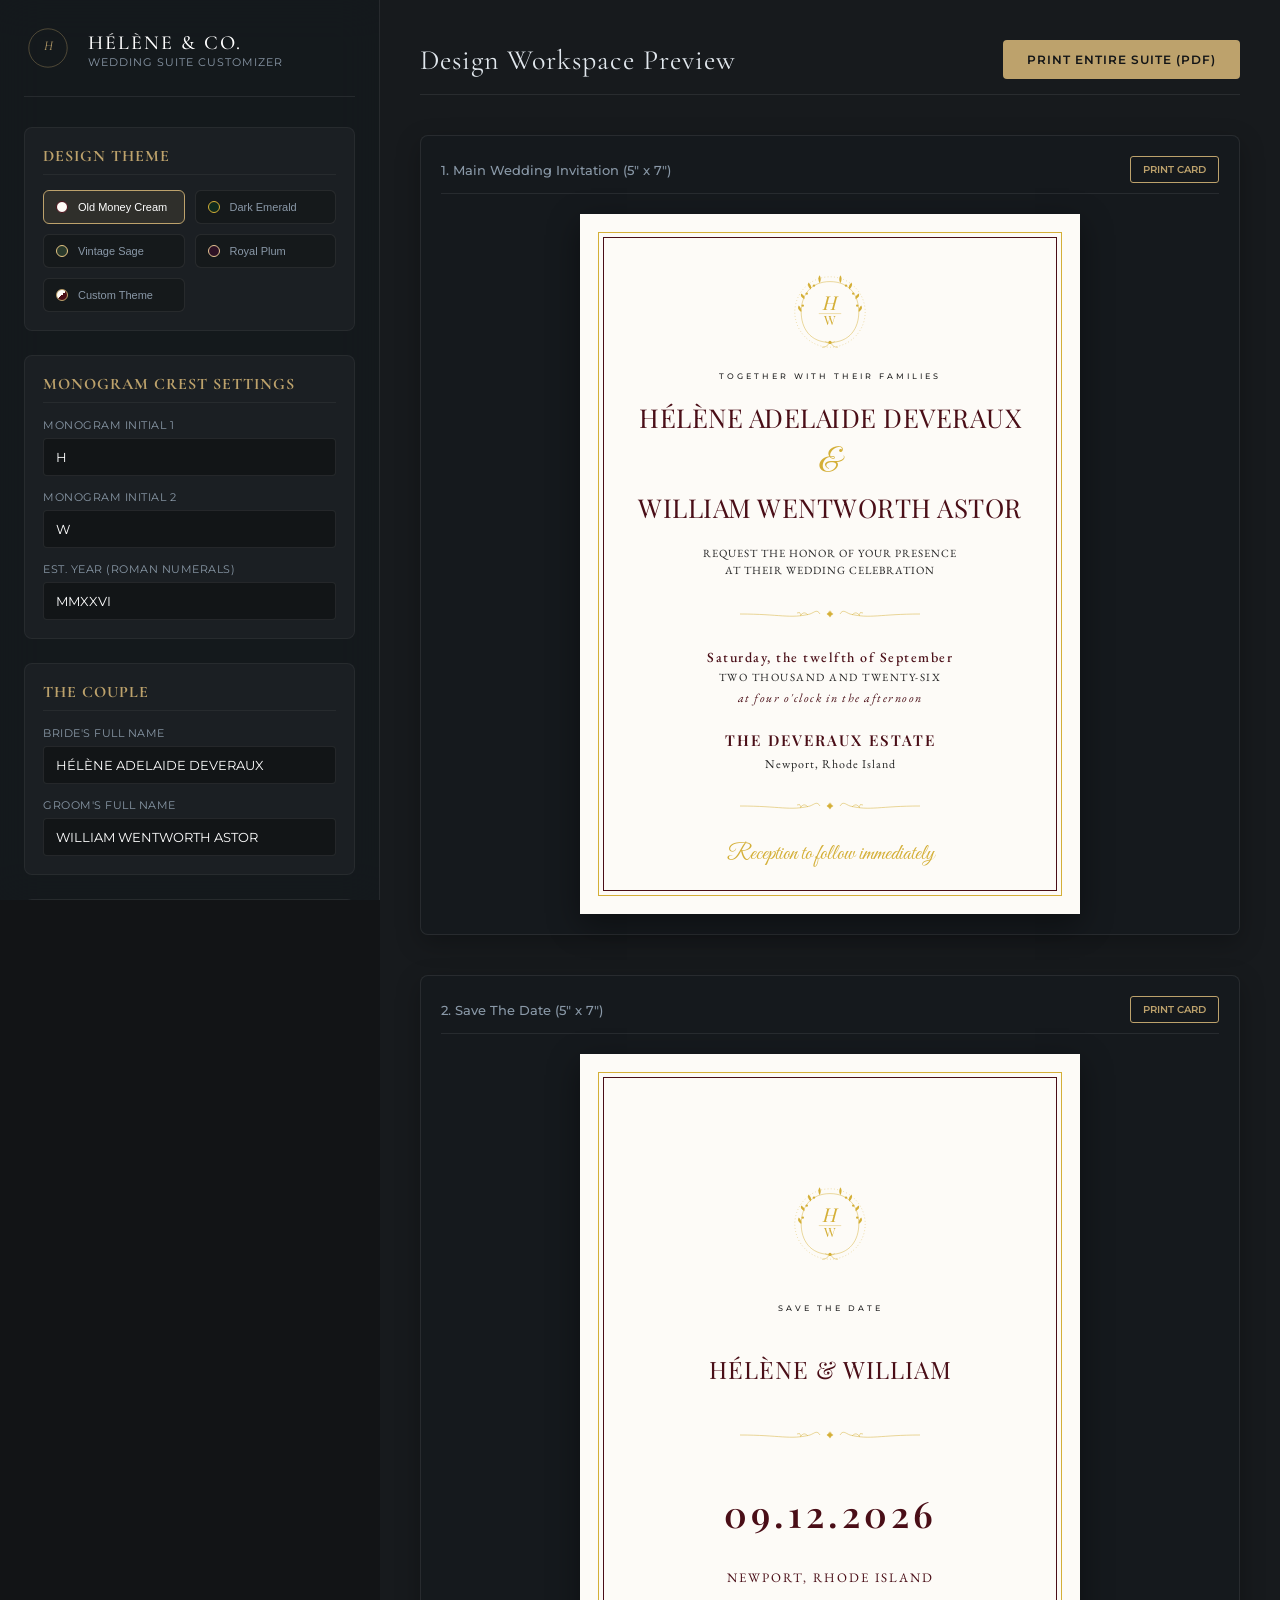
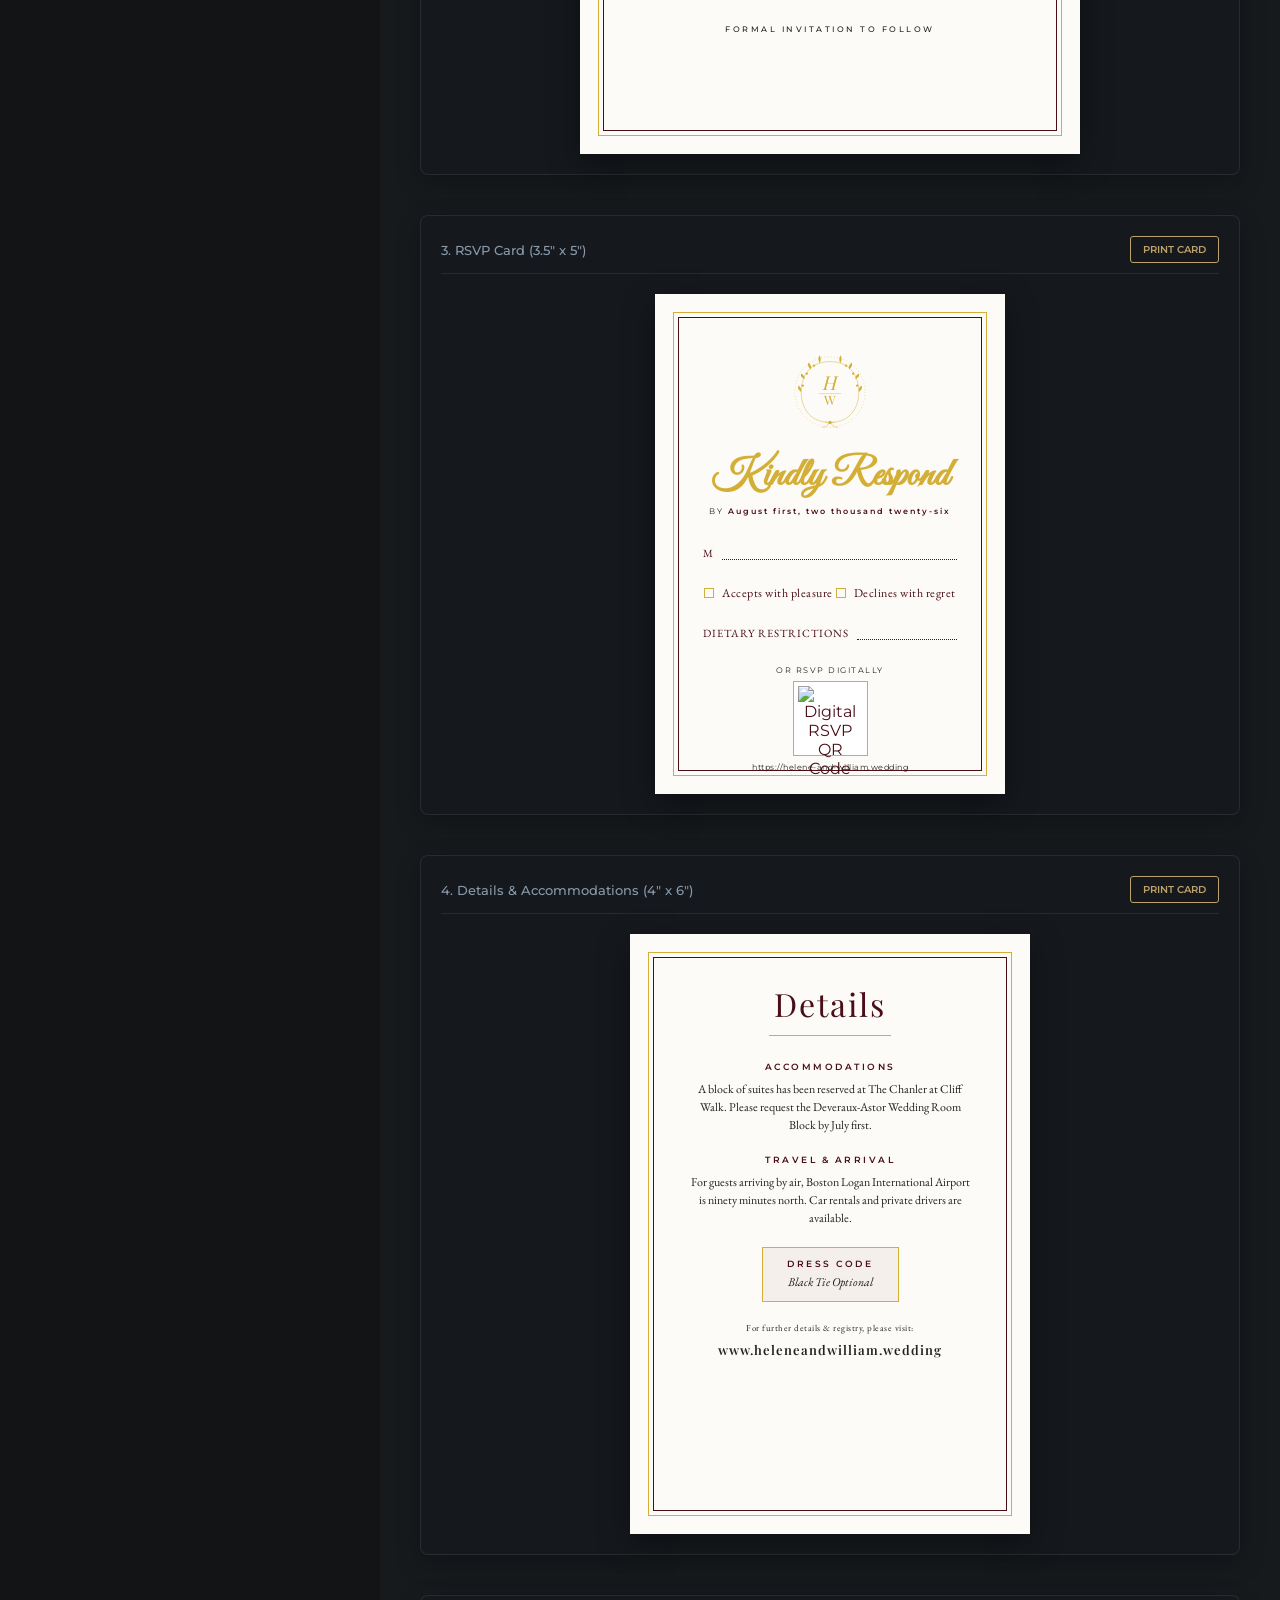
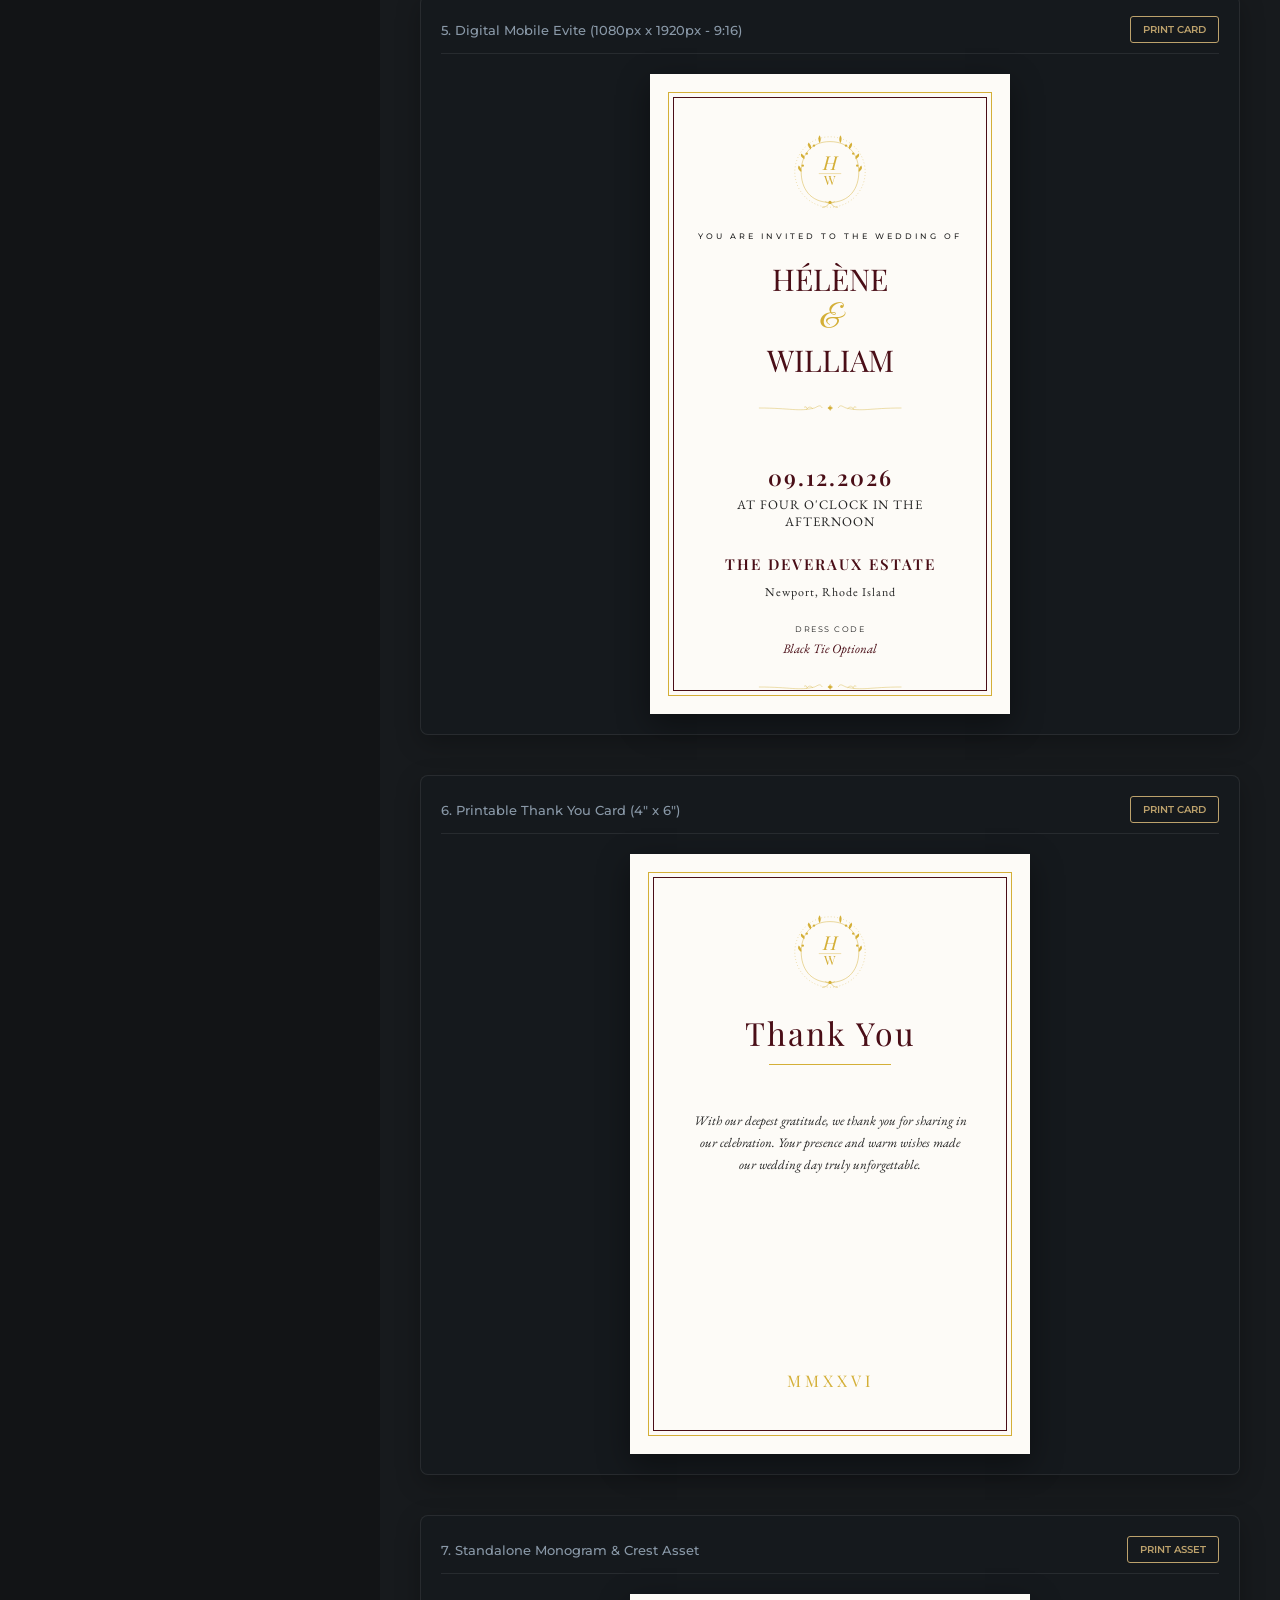
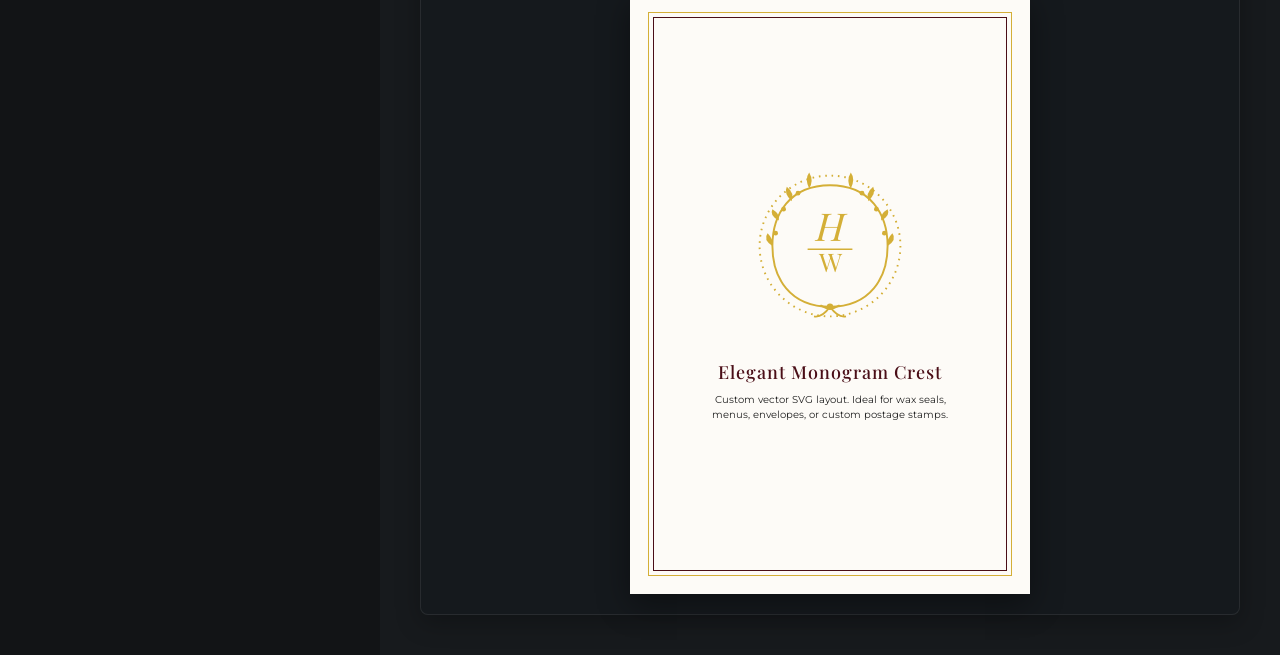
==== index.html @ a78e2eaf "design: add hand-drawn floral laurel wreath to crest and floral divider flourishes to cards" ====
<!DOCTYPE html>
<html lang="en">
<head>
  <meta charset="UTF-8">
  <meta name="viewport" content="width=device-width, initial-scale=1.0">
  <title>Etsy Seller Stationer - Luxury Wedding Suite Customizer</title>
  <!-- Google Fonts for Luxury Editorial Old Money Vibes -->
  <link rel="preconnect" href="https://fonts.googleapis.com">
  <link rel="preconnect" href="https://fonts.gstatic.com" crossorigin>
  <link href="https://fonts.googleapis.com/css2?family=Cormorant+Garamond:ital,wght@0,300;0,400;0,500;0,600;1,300;1,400;1,500&family=EB+Garamond:ital,wght@0,400;0,500;1,400&family=Montserrat:wght@200;300;400;500&family=Playfair+Display:ital,wght@0,400;0,600;0,700;1,400&family=Great+Vibes&display=swap" rel="stylesheet">
  <link rel="stylesheet" href="style.css?v=6">
</head>
<body class="customizer-app">

  <!-- Main App Container -->
  <div class="app-container">
    
    <!-- Sidebar Control Panel -->
    <aside class="sidebar-panel">
      <div class="sidebar-header">
        <div class="brand-crest">
          <svg viewBox="0 0 100 100" class="brand-crest-mini">
            <circle cx="50" cy="50" r="40" stroke="currentColor" stroke-width="0.75" fill="none"/>
            <text x="50" y="55" font-family="'Cormorant Garamond', serif" font-size="28" font-style="italic" text-anchor="middle" fill="currentColor">H</text>
          </svg>
        </div>
        <div>
          <h1>HÉLÈNE & CO.</h1>
          <p class="subtitle">Wedding Suite Customizer</p>
        </div>
      </div>

      <!-- Controls Form -->
      <form id="customizer-form" class="customizer-form">
        
        <!-- Section: Themes & Global Settings -->
        <div class="form-section">
          <h3>Design Theme</h3>
          <div class="theme-selector">
            <button type="button" class="theme-btn active" data-theme="cream">
              <span class="color-preview cream-bg"></span> Old Money Cream
            </button>
            <button type="button" class="theme-btn" data-theme="emerald">
              <span class="color-preview emerald-bg"></span> Dark Emerald
            </button>
            <button type="button" class="theme-btn" data-theme="sage">
              <span class="color-preview sage-bg"></span> Vintage Sage
            </button>
            <button type="button" class="theme-btn" data-theme="plum">
              <span class="color-preview plum-bg"></span> Royal Plum
            </button>
            <button type="button" class="theme-btn" data-theme="custom" id="theme-btn-custom">
              <span class="color-preview custom-bg"></span> Custom Theme
            </button>
          </div>
        </div>

        <!-- Section: Custom Color Palette -->
        <div class="form-section" id="custom-colors-section" style="display: none;">
          <h3>Custom Color Palette</h3>
          <div class="color-pickers-grid">
            <div class="color-picker-group">
              <label for="input-color-bg">Background</label>
              <input type="color" id="input-color-bg" value="#FDFBF7" class="color-picker-input">
            </div>
            <div class="color-picker-group">
              <label for="input-color-primary">Primary Text/Border</label>
              <input type="color" id="input-color-primary" value="#4A0E17" class="color-picker-input">
            </div>
            <div class="color-picker-group">
              <label for="input-color-secondary">Secondary Text</label>
              <input type="color" id="input-color-secondary" value="#222222" class="color-picker-input">
            </div>
            <div class="color-picker-group">
              <label for="input-color-gold">Gold Accent</label>
              <input type="color" id="input-color-gold" value="#D4AF37" class="color-picker-input">
            </div>
            <div class="color-picker-group">
              <label for="input-color-accent">Inner Accent</label>
              <input type="color" id="input-color-accent" value="#F4EFEA" class="color-picker-input">
            </div>
          </div>
        </div>
        <!-- Section: Monogram Settings -->
        <div class="form-section">
          <h3>Monogram Crest Settings</h3>
          <div class="form-group">
            <label for="input-monogram-first">Monogram Initial 1</label>
            <input type="text" id="input-monogram-first" value="H" maxlength="1" class="text-input uppercase-input">
          </div>
          <div class="form-group">
            <label for="input-monogram-second">Monogram Initial 2</label>
            <input type="text" id="input-monogram-second" value="W" maxlength="1" class="text-input uppercase-input">
          </div>
          <div class="form-group">
            <label for="input-year">Est. Year (Roman Numerals)</label>
            <input type="text" id="input-year" value="MMXXVI" class="text-input">
          </div>
        </div>

        <!-- Section: Bride & Groom -->
        <div class="form-section">
          <h3>The Couple</h3>
          <div class="form-group">
            <label for="input-bride-name">Bride's Full Name</label>
            <input type="text" id="input-bride-name" value="HÉLÈNE ADELAIDE DEVERAUX" class="text-input">
          </div>
          <div class="form-group">
            <label for="input-groom-name">Groom's Full Name</label>
            <input type="text" id="input-groom-name" value="WILLIAM WENTWORTH ASTOR" class="text-input">
          </div>
        </div>

        <!-- Section: Wedding Details -->
        <div class="form-section">
          <h3>Ceremony & Reception Details</h3>
          <div class="form-group">
            <label for="input-wedding-date">Date Wording</label>
            <input type="text" id="input-wedding-date" value="Saturday, the twelfth of September" class="text-input">
          </div>
          <div class="form-group">
            <label for="input-wedding-year-words">Year Wording</label>
            <input type="text" id="input-wedding-year-words" value="Two thousand and twenty-six" class="text-input">
          </div>
          <div class="form-group">
            <label for="input-wedding-time">Time Wording</label>
            <input type="text" id="input-wedding-time" value="at four o'clock in the afternoon" class="text-input">
          </div>
          <div class="form-group">
            <label for="input-venue-name">Venue Name</label>
            <input type="text" id="input-venue-name" value="THE DEVERAUX ESTATE" class="text-input">
          </div>
          <div class="form-group">
            <label for="input-venue-address">Venue Location</label>
            <input type="text" id="input-venue-address" value="Newport, Rhode Island" class="text-input">
          </div>
          <div class="form-group">
            <label for="input-reception-text">Reception Text</label>
            <input type="text" id="input-reception-text" value="Reception to follow immediately" class="text-input">
          </div>
        </div>

        <!-- Section: Save The Date Details -->
        <div class="form-section">
          <h3>Save The Date Settings</h3>
          <div class="form-group">
            <label for="input-std-date">Date Format (Short)</label>
            <input type="text" id="input-std-date" value="09.12.2026" class="text-input">
          </div>

        </div>

        <!-- Section: RSVP Details -->
        <div class="form-section">
          <h3>RSVP Wording & Settings</h3>
          <div class="form-group">
            <label for="input-rsvp-title">RSVP Card Heading</label>
            <input type="text" id="input-rsvp-title" value="Kindly Respond" class="text-input">
          </div>
          <div class="form-group">
            <label for="input-rsvp-deadline">Respond By Date</label>
            <input type="text" id="input-rsvp-deadline" value="August first, two thousand twenty-six" class="text-input">
          </div>
          <div class="form-group">
            <label for="input-rsvp-m-prefix">Name Line Prefix</label>
            <input type="text" id="input-rsvp-m-prefix" value="M" class="text-input">
          </div>
          <div class="form-group">
            <label for="input-rsvp-option-1">Option 1 Text</label>
            <input type="text" id="input-rsvp-option-1" value="Accepts with pleasure" class="text-input">
          </div>
          <div class="form-group">
            <label for="input-rsvp-option-2">Option 2 Text</label>
            <input type="text" id="input-rsvp-option-2" value="Declines with regret" class="text-input">
          </div>
          <div class="form-group">
            <label for="input-rsvp-dietary">Dietary Label</label>
            <input type="text" id="input-rsvp-dietary" value="DIETARY RESTRICTIONS" class="text-input">
          </div>
          <div class="form-group">
            <label for="input-rsvp-scan-prompt">Scan Prompt</label>
            <input type="text" id="input-rsvp-scan-prompt" value="OR RSVP DIGITALLY" class="text-input">
          </div>
          <div class="form-group">
            <label for="input-rsvp-qr-url">Digital RSVP URL (QR Code)</label>
            <input type="text" id="input-rsvp-qr-url" value="https://helene-and-william.wedding" class="text-input">
          </div>
        </div>

        <!-- Section: Details & Accommodations -->
        <div class="form-section">
          <h3>Details & Travel Info</h3>
          <div class="form-group">
            <label for="input-details-hotel">Hotel Blocks Info</label>
            <textarea id="input-details-hotel" class="text-area-input" rows="3">A block of suites has been reserved at The Chanler at Cliff Walk. Please request the Deveraux-Astor Wedding Room Block by July first.</textarea>
          </div>
          <div class="form-group">
            <label for="input-details-travel">Travel Info</label>
            <textarea id="input-details-travel" class="text-area-input" rows="3">For guests arriving by air, Boston Logan International Airport is ninety minutes north. Car rentals and private drivers are available.</textarea>
          </div>
          <div class="form-group">
            <label for="input-details-dress">Dress Code</label>
            <input type="text" id="input-details-dress" value="Black Tie Optional" class="text-input">
          </div>
          <div class="form-group">
            <label for="input-details-website">Wedding Website</label>
            <input type="text" id="input-details-website" value="www.heleneandwilliam.wedding" class="text-input">
          </div>
        </div>

        <!-- Section: Thank You Card -->
        <div class="form-section">
          <h3>Thank You Message</h3>
          <div class="form-group">
            <label for="input-thanks-message">Gratitude Wording</label>
            <textarea id="input-thanks-message" class="text-area-input" rows="4">With our deepest gratitude, we thank you for sharing in our celebration. Your presence and warm wishes made our wedding day truly unforgettable.</textarea>
          </div>
        </div>
      </form>
      <div class="sidebar-footer">
        <p>&copy; 2026 Hélène & Co. Designed for premium Etsy sellers.</p>
      </div>
    </aside>

    <!-- Main Workspace (Design Previews) -->
    <main class="workspace-area">
      <header class="workspace-header">
        <h2>Design Workspace Preview</h2>
        <div class="actions">
          <button type="button" class="action-btn primary-btn" onclick="window.print()">Print Entire Suite (PDF)</button>
        </div>
      </header>

      <!-- Previews Grid -->
      <div class="previews-grid" id="previews-container">
        
        <!-- Piece 1: Main Wedding Invitation -->
        <section class="card-preview-section" id="print-invitation">
          <div class="card-header-bar">
            <h4>1. Main Wedding Invitation (5" x 7")</h4>
            <button class="print-card-btn" onclick="printSingleCard('print-invitation')">Print Card</button>
          </div>
          <div class="stationery-card invitation-card format-5x7" data-theme="cream">
            <div class="card-border-outer">
              <div class="card-border-inner">
                <!-- Crest Monogram -->
                <div class="crest-container">
                  <!-- Custom Monogram SVG inserted dynamically -->
                </div>
                
                <p class="section-title">TOGETHER WITH THEIR FAMILIES</p>
                
                <h2 class="couple-names">
                  <span class="bind-bride-name">HÉLÈNE ADELAIDE DEVERAUX</span>
                  <span class="and-symbol">&amp;</span>
                  <span class="bind-groom-name">WILLIAM WENTWORTH ASTOR</span>
                </h2>
                
                <p class="request-text">REQUEST THE HONOR OF YOUR PRESENCE<br>AT THEIR WEDDING CELEBRATION</p>
                
                <div class="vintage-divider">
                  <svg viewBox="0 0 200 20" class="vintage-divider-svg">
                    <path d="M 10,10 C 50,10 60,15 80,10 C 85,8 87,5 90,10" stroke="var(--card-gold)" stroke-width="0.5" fill="none"></path>
                    <path d="M 70,12 C 73,8 75,8 78,11" stroke="var(--card-gold)" stroke-width="0.5" fill="none"></path>
                    <path d="M 71,11 Q 70,7 67,9" stroke="var(--card-gold)" stroke-width="0.5" fill="none"></path>
                    <circle cx="100" cy="10" r="2" fill="var(--card-gold)"></circle>
                    <path d="M 100,10 C 97,6 103,6 100,10 C 104,8 104,12 100,10 C 102,14 98,14 100,10 C 96,12 96,8 100,10 C 97,7 97,13 100,10" fill="none" stroke="var(--card-gold)" stroke-width="0.75"></path>
                    <path d="M 190,10 C 150,10 140,15 120,10 C 115,8 113,5 110,10" stroke="var(--card-gold)" stroke-width="0.5" fill="none"></path>
                    <path d="M 130,12 C 127,8 125,8 122,11" stroke="var(--card-gold)" stroke-width="0.5" fill="none"></path>
                    <path d="M 129,11 Q 130,7 133,9" stroke="var(--card-gold)" stroke-width="0.5" fill="none"></path>
                  </svg>
                </div>
                
                <div class="wedding-datetime">
                  <p class="date bind-wedding-date">Saturday, the twelfth of September</p>
                  <p class="year bind-wedding-year-words">Two thousand and twenty-six</p>
                  <p class="time bind-wedding-time">at four o'clock in the afternoon</p>
                </div>
                
                <div class="wedding-location">
                  <h3 class="venue-name bind-venue-name">THE DEVERAUX ESTATE</h3>
                  <p class="venue-address bind-venue-address">Newport, Rhode Island</p>
                </div>
                
                <div class="vintage-divider">
                  <svg viewBox="0 0 200 20" class="vintage-divider-svg">
                    <path d="M 10,10 C 50,10 60,15 80,10 C 85,8 87,5 90,10" stroke="var(--card-gold)" stroke-width="0.5" fill="none"></path>
                    <path d="M 70,12 C 73,8 75,8 78,11" stroke="var(--card-gold)" stroke-width="0.5" fill="none"></path>
                    <path d="M 71,11 Q 70,7 67,9" stroke="var(--card-gold)" stroke-width="0.5" fill="none"></path>
                    <circle cx="100" cy="10" r="2" fill="var(--card-gold)"></circle>
                    <path d="M 100,10 C 97,6 103,6 100,10 C 104,8 104,12 100,10 C 102,14 98,14 100,10 C 96,12 96,8 100,10 C 97,7 97,13 100,10" fill="none" stroke="var(--card-gold)" stroke-width="0.75"></path>
                    <path d="M 190,10 C 150,10 140,15 120,10 C 115,8 113,5 110,10" stroke="var(--card-gold)" stroke-width="0.5" fill="none"></path>
                    <path d="M 130,12 C 127,8 125,8 122,11" stroke="var(--card-gold)" stroke-width="0.5" fill="none"></path>
                    <path d="M 129,11 Q 130,7 133,9" stroke="var(--card-gold)" stroke-width="0.5" fill="none"></path>
                  </svg>
                </div>
                
                <p class="reception-text bind-reception-text">Reception to follow immediately</p>
              </div>
            </div>
          </div>
        </section>

        <!-- Piece 2: Save The Date -->
        <section class="card-preview-section" id="print-save-the-date">
          <div class="card-header-bar">
            <h4>2. Save The Date (5" x 7")</h4>
            <button class="print-card-btn" onclick="printSingleCard('print-save-the-date')">Print Card</button>
          </div>
          <div class="stationery-card save-the-date-card format-5x7" data-theme="cream">
            <div class="card-border-outer">
              <div class="card-border-inner">
                <div class="crest-container"></div>
                
                <p class="section-title tracking-wide">SAVE THE DATE</p>
                
                <h2 class="couple-names-mini">
                  <span class="bind-bride-first">HÉLÈNE</span> & <span class="bind-groom-first">WILLIAM</span>
                </h2>
                
                <div class="vintage-divider">
                  <svg viewBox="0 0 200 20" class="vintage-divider-svg">
                    <path d="M 10,10 C 50,10 60,15 80,10 C 85,8 87,5 90,10" stroke="var(--card-gold)" stroke-width="0.5" fill="none"></path>
                    <path d="M 70,12 C 73,8 75,8 78,11" stroke="var(--card-gold)" stroke-width="0.5" fill="none"></path>
                    <path d="M 71,11 Q 70,7 67,9" stroke="var(--card-gold)" stroke-width="0.5" fill="none"></path>
                    <circle cx="100" cy="10" r="2" fill="var(--card-gold)"></circle>
                    <path d="M 100,10 C 97,6 103,6 100,10 C 104,8 104,12 100,10 C 102,14 98,14 100,10 C 96,12 96,8 100,10 C 97,7 97,13 100,10" fill="none" stroke="var(--card-gold)" stroke-width="0.75"></path>
                    <path d="M 190,10 C 150,10 140,15 120,10 C 115,8 113,5 110,10" stroke="var(--card-gold)" stroke-width="0.5" fill="none"></path>
                    <path d="M 130,12 C 127,8 125,8 122,11" stroke="var(--card-gold)" stroke-width="0.5" fill="none"></path>
                    <path d="M 129,11 Q 130,7 133,9" stroke="var(--card-gold)" stroke-width="0.5" fill="none"></path>
                  </svg>
                </div>

                <div class="date-showcase bind-std-date">09.12.2026</div>
                
                <p class="location-words bind-venue-address">Newport, Rhode Island</p>
                
                <p class="follow-text">FORMAL INVITATION TO FOLLOW</p>
              </div>
            </div>
          </div>
        </section>

        <!-- Piece 3: RSVP Card -->
        <section class="card-preview-section" id="print-rsvp">
          <div class="card-header-bar">
            <h4>3. RSVP Card (3.5" x 5")</h4>
            <button class="print-card-btn" onclick="printSingleCard('print-rsvp')">Print Card</button>
          </div>
          <div class="stationery-card rsvp-card format-35x5" data-theme="cream">
            <div class="card-border-outer">
              <div class="card-border-inner">
                <div class="crest-container"></div>
                
                <h2 class="card-title bind-rsvp-title">Kindly Respond</h2>
                <p class="deadline-text">BY <span class="bind-rsvp-deadline uppercase">August first, two thousand twenty-six</span></p>
                
                <div class="rsvp-form-lines">
                  <div class="rsvp-line flex-line">
                    <span class="prefix bind-rsvp-m-prefix">M</span>
                    <span class="dotted-underline flex-grow"></span>
                  </div>
                  
                  <div class="rsvp-options">
                    <div class="rsvp-option"><span class="checkbox-box"></span> <span class="bind-rsvp-option-1">Accepts with pleasure</span></div>
                    <div class="rsvp-option"><span class="checkbox-box"></span> <span class="bind-rsvp-option-2">Declines with regret</span></div>
                  </div>
                  
                  <div class="rsvp-line">
                    <span class="prefix bind-rsvp-dietary">DIETARY RESTRICTIONS</span>
                    <span class="dotted-underline"></span>
                  </div>
                </div>

                <!-- QR Code Frame for digital RSVP -->
                <div class="rsvp-qr-container">
                  <div class="qr-label bind-rsvp-scan-prompt">Or RSVP Digitally</div>
                  <div class="qr-frame">
                    <img id="rsvp-qr-code" class="qr-code-img" src="" alt="Digital RSVP QR Code">
                  </div>
                  <div class="qr-url bind-rsvp-qr-url">https://helene-and-william.wedding</div>
                </div>
              </div>
            </div>
          </div>
        </section>

        <!-- Piece 4: Details & Accommodations -->
        <section class="card-preview-section" id="print-details">
          <div class="card-header-bar">
            <h4>4. Details & Accommodations (4" x 6")</h4>
            <button class="print-card-btn" onclick="printSingleCard('print-details')">Print Card</button>
          </div>
          <div class="stationery-card details-card format-4x6" data-theme="cream">
            <div class="card-border-outer">
              <div class="card-border-inner">
                <h2 class="card-title-serif">Details</h2>
                <hr class="thin-gold-line">
                
                <div class="details-section">
                  <h4>ACCOMMODATIONS</h4>
                  <p class="bind-details-hotel">A block of suites has been reserved at The Chanler at Cliff Walk. Please request the Deveraux-Astor Wedding Room Block by July first.</p>
                </div>

                <div class="details-section">
                  <h4>TRAVEL & ARRIVAL</h4>
                  <p class="bind-details-travel">For guests arriving by air, Boston Logan International Airport is ninety minutes north. Car rentals and private drivers are available.</p>
                </div>

                <div class="details-section">
                  <div class="dress-code-box">
                    <h4>DRESS CODE</h4>
                    <p class="bind-details-dress italic-serif">Black Tie Optional</p>
                  </div>
                </div>

                <div class="details-section website-section">
                  <p class="website-intro">For further details & registry, please visit:</p>
                  <p class="website-url bind-details-website">www.heleneandwilliam.wedding</p>
                </div>
              </div>
            </div>
          </div>
        </section>

        <!-- Piece 5: Digital Mobile Evite -->
        <section class="card-preview-section" id="print-evite">
          <div class="card-header-bar">
            <h4>5. Digital Mobile Evite (1080px x 1920px - 9:16)</h4>
            <button class="print-card-btn" onclick="printSingleCard('print-evite')">Print Card</button>
          </div>
          <div class="stationery-card evite-card format-evite" data-theme="cream">
            <div class="card-border-outer">
              <div class="card-border-inner">
                <div class="crest-container"></div>
                
                <p class="section-title">YOU ARE INVITED TO THE WEDDING OF</p>
                
                <h1 class="couple-names-evite">
                  <span class="bind-bride-first">HÉLÈNE</span>
                  <span class="and-symbol">&amp;</span>
                  <span class="bind-groom-first">WILLIAM</span>
                </h1>

                <div class="vintage-divider">
                  <svg viewBox="0 0 200 20" class="vintage-divider-svg">
                    <path d="M 10,10 C 50,10 60,15 80,10 C 85,8 87,5 90,10" stroke="var(--card-gold)" stroke-width="0.5" fill="none"></path>
                    <path d="M 70,12 C 73,8 75,8 78,11" stroke="var(--card-gold)" stroke-width="0.5" fill="none"></path>
                    <path d="M 71,11 Q 70,7 67,9" stroke="var(--card-gold)" stroke-width="0.5" fill="none"></path>
                    <circle cx="100" cy="10" r="2" fill="var(--card-gold)"></circle>
                    <path d="M 100,10 C 97,6 103,6 100,10 C 104,8 104,12 100,10 C 102,14 98,14 100,10 C 96,12 96,8 100,10 C 97,7 97,13 100,10" fill="none" stroke="var(--card-gold)" stroke-width="0.75"></path>
                    <path d="M 190,10 C 150,10 140,15 120,10 C 115,8 113,5 110,10" stroke="var(--card-gold)" stroke-width="0.5" fill="none"></path>
                    <path d="M 130,12 C 127,8 125,8 122,11" stroke="var(--card-gold)" stroke-width="0.5" fill="none"></path>
                    <path d="M 129,11 Q 130,7 133,9" stroke="var(--card-gold)" stroke-width="0.5" fill="none"></path>
                  </svg>
                </div>

                <div class="evite-details">
                  <div class="detail-block">
                    <p class="date bind-std-date">09.12.2026</p>
                    <p class="time bind-wedding-time">at four o'clock</p>
                  </div>
                  
                  <div class="detail-block">
                    <h3 class="venue-name bind-venue-name">THE DEVERAUX ESTATE</h3>
                    <p class="venue-address bind-venue-address">Newport, Rhode Island</p>
                  </div>

                  <div class="detail-block dress-block">
                    <span class="dress-label">DRESS CODE</span>
                    <span class="dress-val bind-details-dress">Black Tie Optional</span>
                  </div>
                </div>

                <div class="vintage-divider">
                  <svg viewBox="0 0 200 20" class="vintage-divider-svg">
                    <path d="M 10,10 C 50,10 60,15 80,10 C 85,8 87,5 90,10" stroke="var(--card-gold)" stroke-width="0.5" fill="none"></path>
                    <path d="M 70,12 C 73,8 75,8 78,11" stroke="var(--card-gold)" stroke-width="0.5" fill="none"></path>
                    <path d="M 71,11 Q 70,7 67,9" stroke="var(--card-gold)" stroke-width="0.5" fill="none"></path>
                    <circle cx="100" cy="10" r="2" fill="var(--card-gold)"></circle>
                    <path d="M 100,10 C 97,6 103,6 100,10 C 104,8 104,12 100,10 C 102,14 98,14 100,10 C 96,12 96,8 100,10 C 97,7 97,13 100,10" fill="none" stroke="var(--card-gold)" stroke-width="0.75"></path>
                    <path d="M 190,10 C 150,10 140,15 120,10 C 115,8 113,5 110,10" stroke="var(--card-gold)" stroke-width="0.5" fill="none"></path>
                    <path d="M 130,12 C 127,8 125,8 122,11" stroke="var(--card-gold)" stroke-width="0.5" fill="none"></path>
                    <path d="M 129,11 Q 130,7 133,9" stroke="var(--card-gold)" stroke-width="0.5" fill="none"></path>
                  </svg>
                </div>

                <div class="evite-actions">
                  <p class="rsvp-prompt">To RSVP digitally, scan or visit:</p>
                  <p class="website-url bind-details-website">www.heleneandwilliam.wedding</p>
                </div>
              </div>
            </div>
          </div>
        </section>

        <!-- Piece 6: Printable Thank You Card -->
        <section class="card-preview-section" id="print-thank-you">
          <div class="card-header-bar">
            <h4>6. Printable Thank You Card (4" x 6")</h4>
            <button class="print-card-btn" onclick="printSingleCard('print-thank-you')">Print Card</button>
          </div>
          <div class="stationery-card thank-you-card format-4x6" data-theme="cream">
            <div class="card-border-outer">
              <div class="card-border-inner">
                <div class="crest-container"></div>
                
                <h2 class="card-title-serif">Thank You</h2>
                <hr class="thin-gold-line">
                
                <div class="thank-you-body">
                  <p class="bind-thanks-message">With our deepest gratitude, we thank you for sharing in our celebration. Your presence and warm wishes made our wedding day truly unforgettable.</p>
                </div>

                <div class="monogram-initials-sig bind-year">
                  MMXXVI
                </div>
              </div>
            </div>
          </div>
        </section>

        <!-- Piece 7: Standalone Crest Asset -->
        <section class="card-preview-section" id="print-crest-standalone">
          <div class="card-header-bar">
            <h4>7. Standalone Monogram & Crest Asset</h4>
            <button class="print-card-btn" onclick="printSingleCard('print-crest-standalone')">Print Asset</button>
          </div>
          <div class="stationery-card crest-standalone-card format-4x6" data-theme="cream">
            <div class="card-border-outer">
              <div class="card-border-inner flex-center">
                <div class="crest-large-display">
                  <!-- Large Monogram Crest SVG Rendered here -->
                </div>
                <div class="asset-info">
                  <h3>Elegant Monogram Crest</h3>
                  <p>Custom vector SVG layout. Ideal for wax seals, menus, envelopes, or custom postage stamps.</p>
                </div>
              </div>
            </div>
          </div>
        </section>

      </div>
    </main>

  </div>

  <!-- JavaScript logic -->
  <script src="app.js?v=6"></script>
</body>
</html>
---- style.css ----
/* ==========================================================================
   Etsy Seller Stationer - Luxury Wedding Suite Customizer Stylesheet
   Theme: Old Money / Dark Romantic Luxury Stationery
   ========================================================================== */

/* --------------------------------------------------------------------------
   1. CSS Reset & Variables
   -------------------------------------------------------------------------- */
:root {
  /* Workspace UI Colors (Modern Sleek Dark Studio) */
  --ui-bg: #121416;
  --ui-sidebar-bg: rgba(22, 26, 30, 0.85);
  --ui-border: rgba(255, 255, 255, 0.08);
  --ui-text: #e1e7ed;
  --ui-text-muted: #8a99a8;
  --ui-accent: #bda26c; /* Soft Antique Gold */
  --ui-accent-hover: #d4af37;
  --ui-glass-bg: rgba(255, 255, 255, 0.03);
  --ui-glass-border: rgba(255, 255, 255, 0.05);

  /* Theme 1: Old Money Cream (Default Variables for Cards) */
  --card-bg: #FDFBF7;
  --card-primary: #4A0E17;  /* Deep Burgundy */
  --card-secondary: #222222;/* Muted Charcoal */
  --card-gold: #D4AF37;     /* Warm Gold */
  --card-accent: #F4EFEA;   /* Soft Parchment */
  --card-border-width: 1px;
}

/* Color Tokens for Toggles */
.cream-bg { background-color: #FDFBF7; border: 1px solid #4A0E17; }
.emerald-bg { background-color: #0F2A1D; border: 1px solid #D4AF37; }
.sage-bg { background-color: #2A3A2C; border: 1px solid #E5C483; }
.plum-bg { background-color: #2D1225; border: 1px solid #E6C594; }

* {
  box-sizing: border-box;
  margin: 0;
  padding: 0;
}

body {
  font-family: 'Montserrat', sans-serif;
  background-color: var(--ui-bg);
  color: var(--ui-text);
  overflow-x: hidden;
}

/* --------------------------------------------------------------------------
   2. Workspace & App Layout
   -------------------------------------------------------------------------- */
.app-container {
  display: flex;
  min-height: 100vh;
}

/* Sidebar Styling */
.sidebar-panel {
  width: 380px;
  background-color: var(--ui-sidebar-bg);
  backdrop-filter: blur(20px);
  border-right: 1px solid var(--ui-border);
  padding: 24px;
  display: flex;
  flex-direction: column;
  height: 100vh;
  position: fixed;
  top: 0;
  left: 0;
  overflow-y: auto;
  z-index: 100;
}

.sidebar-panel::-webkit-scrollbar {
  width: 6px;
}
.sidebar-panel::-webkit-scrollbar-track {
  background: transparent;
}
.sidebar-panel::-webkit-scrollbar-thumb {
  background: rgba(255, 255, 255, 0.1);
  border-radius: 3px;
}

.sidebar-header {
  display: flex;
  align-items: center;
  gap: 16px;
  margin-bottom: 30px;
  border-bottom: 1px solid var(--ui-border);
  padding-bottom: 20px;
}

.brand-crest-mini {
  width: 48px;
  height: 48px;
  color: var(--ui-accent);
}

.sidebar-header h1 {
  font-family: 'Cormorant Garamond', serif;
  font-size: 20px;
  font-weight: 500;
  letter-spacing: 2px;
  color: #fff;
}

.sidebar-header .subtitle {
  font-size: 11px;
  letter-spacing: 1px;
  color: var(--ui-text-muted);
  text-transform: uppercase;
}

/* Form Styles */
.customizer-form {
  display: flex;
  flex-direction: column;
  gap: 24px;
}

.form-section {
  background: var(--ui-glass-bg);
  border: 1px solid var(--ui-glass-border);
  border-radius: 8px;
  padding: 18px;
}

.form-section h3 {
  font-family: 'Cormorant Garamond', serif;
  font-size: 16px;
  letter-spacing: 1px;
  color: var(--ui-accent);
  margin-bottom: 15px;
  border-bottom: 1px solid rgba(255, 255, 255, 0.05);
  padding-bottom: 8px;
  text-transform: uppercase;
}

.form-group {
  margin-bottom: 14px;
}

.form-group:last-child {
  margin-bottom: 0;
}

.form-group label {
  display: block;
  font-size: 11px;
  letter-spacing: 0.5px;
  color: var(--ui-text-muted);
  margin-bottom: 6px;
  text-transform: uppercase;
}

.text-input, .text-area-input {
  width: 100%;
  background: rgba(0, 0, 0, 0.3);
  border: 1px solid var(--ui-border);
  border-radius: 4px;
  padding: 10px 12px;
  color: #fff;
  font-family: 'Montserrat', sans-serif;
  font-size: 13px;
  transition: all 0.2s ease;
}

.text-input:focus, .text-area-input:focus {
  outline: none;
  border-color: var(--ui-accent);
  box-shadow: 0 0 0 2px rgba(189, 162, 108, 0.2);
}

.text-area-input {
  resize: vertical;
}



.uppercase-input {
  text-transform: uppercase;
}

.margin-top-sm {
  margin-top: 10px;
}

/* Theme Selector Buttons */
.theme-selector {
  display: grid;
  grid-template-columns: 1fr 1fr;
  gap: 10px;
}

.theme-btn {
  background: rgba(0, 0, 0, 0.2);
  border: 1px solid var(--ui-border);
  color: var(--ui-text-muted);
  padding: 10px 12px;
  border-radius: 6px;
  font-size: 11px;
  font-weight: 500;
  display: flex;
  align-items: center;
  justify-content: flex-start;
  gap: 10px;
  cursor: pointer;
  transition: all 0.2s ease;
}

.theme-btn:hover {
  border-color: rgba(255, 255, 255, 0.2);
  color: #fff;
}

.theme-btn.active {
  border-color: var(--ui-accent);
  background: rgba(189, 162, 108, 0.12);
  color: #fff;
}

.color-preview {
  display: inline-block;
  width: 12px;
  height: 12px;
  border-radius: 50%;
  flex-shrink: 0;
}

/* Color Pickers Layout & Styling */
.color-pickers-grid {
  display: grid;
  grid-template-columns: 1fr 1fr;
  gap: 12px;
}

.color-picker-group {
  display: flex;
  flex-direction: column;
  gap: 6px;
}

.color-picker-group label {
  font-size: 10px;
  letter-spacing: 0.5px;
  color: var(--ui-text-muted);
  text-transform: uppercase;
}

.color-picker-input {
  width: 100%;
  height: 38px;
  border: 1px solid var(--ui-border);
  background: rgba(0, 0, 0, 0.3);
  padding: 2px;
  border-radius: 4px;
  cursor: pointer;
  outline: none;
}

.custom-bg {
  background-image: linear-gradient(135deg, #FDFBF7 50%, #4A0E17 50%);
  border: 1px solid var(--ui-accent);
}

.sidebar-footer {
  margin-top: auto;
  padding-top: 24px;
  border-top: 1px solid var(--ui-border);
  font-size: 10px;
  text-align: center;
  color: var(--ui-text-muted);
}

/* Workspace Area */
.workspace-area {
  margin-left: 380px;
  flex: 1;
  padding: 40px;
  background-color: #171a1d;
  min-height: 100vh;
}

.workspace-header {
  display: flex;
  justify-content: space-between;
  align-items: center;
  margin-bottom: 40px;
  border-bottom: 1px solid var(--ui-border);
  padding-bottom: 15px;
}

.workspace-header h2 {
  font-family: 'Cormorant Garamond', serif;
  font-size: 28px;
  letter-spacing: 1px;
  font-weight: 400;
}

.action-btn {
  background-color: var(--ui-accent);
  color: #121416;
  border: none;
  padding: 12px 24px;
  font-family: 'Montserrat', sans-serif;
  font-size: 12px;
  font-weight: 600;
  letter-spacing: 1px;
  border-radius: 4px;
  cursor: pointer;
  text-transform: uppercase;
  transition: all 0.2s ease;
}

.action-btn:hover {
  background-color: var(--ui-accent-hover);
  transform: translateY(-1px);
  box-shadow: 0 4px 12px rgba(212, 175, 55, 0.2);
}

/* Previews Grid */
.previews-grid {
  display: grid;
  grid-template-columns: repeat(auto-fill, minmax(420px, 1fr));
  gap: 40px;
}

/* --------------------------------------------------------------------------
   3. Stationery Card Container & Headers
   -------------------------------------------------------------------------- */
.card-preview-section {
  display: flex;
  flex-direction: column;
  background-color: var(--ui-sidebar-bg);
  border: 1px solid var(--ui-border);
  border-radius: 8px;
  padding: 20px;
  box-shadow: 0 8px 24px rgba(0,0,0,0.25);
  align-items: center;
}

.card-header-bar {
  display: flex;
  width: 100%;
  justify-content: space-between;
  align-items: center;
  margin-bottom: 20px;
  border-bottom: 1px solid var(--ui-border);
  padding-bottom: 10px;
}

.card-header-bar h4 {
  font-size: 13px;
  font-weight: 500;
  color: var(--ui-text-muted);
}

.print-card-btn {
  background: transparent;
  border: 1px solid var(--ui-accent);
  color: var(--ui-accent);
  font-family: 'Montserrat', sans-serif;
  font-size: 10px;
  padding: 6px 12px;
  border-radius: 3px;
  cursor: pointer;
  text-transform: uppercase;
  font-weight: 600;
  transition: all 0.2s ease;
}

.print-card-btn:hover {
  background: var(--ui-accent);
  color: #121416;
}

/* --------------------------------------------------------------------------
   4. Core Stationery Card Design System
   -------------------------------------------------------------------------- */
.stationery-card {
  position: relative;
  box-shadow: 0 10px 30px rgba(0, 0, 0, 0.4);
  overflow: hidden;
  transition: transform 0.3s ease;
  user-select: none;
  background-color: var(--card-bg);
  color: var(--card-primary);
}

/* Custom Themes */
.stationery-card[data-theme="cream"] {
  --card-bg: #FDFBF7;
  --card-primary: #4A0E17;
  --card-secondary: #222222;
  --card-gold: #D4AF37;
  --card-accent: #F4EFEA;
}

.stationery-card[data-theme="emerald"] {
  --card-bg: #0F2A1D;
  --card-primary: #D4AF37;
  --card-secondary: #FDFBF7;
  --card-gold: #D4AF37;
  --card-accent: #173b2a;
}

.stationery-card[data-theme="sage"] {
  --card-bg: #2A3A2C;
  --card-primary: #E5C483;
  --card-secondary: #F8F5F0;
  --card-gold: #E5C483;
  --card-accent: #3D543F;
}

.stationery-card[data-theme="plum"] {
  --card-bg: #2D1225;
  --card-primary: #E6C594;
  --card-secondary: #FAF8F5;
  --card-gold: #E6C594;
  --card-accent: #4A1535;
}

/* Aspect Ratio Sizes (Base dimensions mapped via scale properties) */
.format-5x7 {
  width: 500px;
  height: 700px;
}

.format-35x5 {
  width: 350px;
  height: 500px;
}

.format-4x6 {
  width: 400px;
  height: 600px;
}

.format-evite {
  width: 360px;
  height: 640px; /* Exact 9:16 mobile format ratio scaled down */
}

/* Decorative Card Borders */
.card-border-outer {
  position: absolute;
  top: 18px;
  left: 18px;
  right: 18px;
  bottom: 18px;
  border: 1px solid var(--card-gold);
}

.card-border-inner {
  position: absolute;
  top: 4px;
  left: 4px;
  right: 4px;
  bottom: 4px;
  border: 1px solid var(--card-primary);
  display: flex;
  flex-direction: column;
  align-items: center;
  padding: 24px;
  text-align: center;
}

/* SVG Crest Monogram styling */
.crest-container {
  margin-top: 10px;
  margin-bottom: 15px;
  color: var(--card-gold);
}

.crest-svg {
  width: 80px;
  height: 80px;
}

/* Typography styles inside cards */
.section-title {
  font-size: 8px;
  letter-spacing: 3px;
  font-weight: 500;
  color: var(--card-secondary);
  margin-bottom: 20px;
  text-transform: uppercase;
}

.couple-names {
  font-family: 'Playfair Display', serif;
  font-size: 26px;
  font-weight: 400;
  line-height: 1.3;
  letter-spacing: 0.5px;
  margin-bottom: 20px;
  display: flex;
  flex-direction: column;
  gap: 4px;
}

.couple-names span {
  display: block;
}

.and-symbol {
  font-family: 'Great Vibes', cursive;
  font-size: 34px;
  color: var(--card-gold);
  margin: 2px 0;
}

.request-text {
  font-family: 'EB Garamond', serif;
  font-size: 11px;
  line-height: 1.6;
  letter-spacing: 1px;
  color: var(--card-secondary);
  margin-bottom: 24px;
  text-transform: uppercase;
}

/* Vintage Divider (Floral Ornament Layout) */
.vintage-divider {
  display: flex;
  justify-content: center;
  align-items: center;
  width: 60%;
  margin: 0 auto 24px auto;
  border: none;
  height: 20px;
}

.vintage-divider-svg {
  width: 100%;
  height: 20px;
  max-width: 200px;
  display: block;
}

.wedding-datetime {
  margin-bottom: 24px;
  font-family: 'EB Garamond', serif;
  letter-spacing: 1.5px;
}

.wedding-datetime .date {
  font-size: 14px;
  font-weight: 500;
  margin-bottom: 4px;
}

.wedding-datetime .year {
  font-size: 11px;
  text-transform: uppercase;
  margin-bottom: 6px;
  color: var(--card-secondary);
}

.wedding-datetime .time {
  font-size: 12px;
  font-style: italic;
}

.wedding-location {
  margin-bottom: 24px;
}

.venue-name {
  font-family: 'Playfair Display', serif;
  font-size: 15px;
  font-weight: 600;
  letter-spacing: 2px;
  margin-bottom: 6px;
}

.venue-address {
  font-family: 'EB Garamond', serif;
  font-size: 12px;
  letter-spacing: 1px;
  color: var(--card-secondary);
}

.reception-text {
  font-family: 'Great Vibes', cursive;
  font-size: 22px;
  color: var(--card-gold);
}

/* --------------------------------------------------------------------------
   5. Card-Specific Layout Variations
   -------------------------------------------------------------------------- */

/* Save The Date Card */
.save-the-date-card .couple-names-mini {
  font-family: 'Playfair Display', serif;
  font-size: 24px;
  font-weight: 400;
  letter-spacing: 1px;
  margin-bottom: 20px;
}

.save-the-date-card .card-border-inner {
  justify-content: center;
  gap: 20px;
}

.date-showcase {
  font-family: 'Playfair Display', serif;
  font-size: 36px;
  letter-spacing: 4px;
  font-weight: 600;
  margin-bottom: 12px;
}

.location-words {
  font-family: 'EB Garamond', serif;
  font-size: 13px;
  letter-spacing: 2px;
  text-transform: uppercase;
  margin-bottom: 18px;
}

.follow-text {
  font-size: 8px;
  letter-spacing: 2.5px;
  font-weight: 500;
  color: var(--card-secondary);
}

/* RSVP Card */
.rsvp-card .card-title {
  font-family: 'Great Vibes', cursive;
  font-size: 40px;
  color: var(--card-gold);
  margin-bottom: 5px;
}

.deadline-text {
  font-size: 8px;
  letter-spacing: 2px;
  color: var(--card-secondary);
  margin-bottom: 30px;
}

.deadline-text span {
  font-weight: 600;
  color: var(--card-primary);
}

.rsvp-form-lines {
  width: 100%;
  display: flex;
  flex-direction: column;
  gap: 20px;
  margin-bottom: 25px;
}

.rsvp-line {
  display: flex;
  align-items: flex-end;
  text-align: left;
}

.flex-line {
  display: flex;
}

.rsvp-line .prefix {
  font-family: 'EB Garamond', serif;
  font-size: 11px;
  letter-spacing: 1px;
  margin-right: 8px;
}

.dotted-underline {
  border-bottom: 1px dotted var(--card-primary);
  flex-grow: 1;
  height: 14px;
}

.rsvp-options {
  display: flex;
  justify-content: space-around;
  margin: 5px 0;
}

.rsvp-option {
  font-family: 'EB Garamond', serif;
  font-size: 12px;
  letter-spacing: 0.5px;
  display: flex;
  align-items: center;
  gap: 8px;
}

.checkbox-box {
  width: 10px;
  height: 10px;
  border: 1px solid var(--card-gold);
  display: inline-block;
}

/* RSVP QR Code Frame */
.rsvp-qr-container {
  display: flex;
  flex-direction: column;
  align-items: center;
  margin-top: auto;
  margin-bottom: 10px;
}

.qr-label {
  font-size: 8px;
  letter-spacing: 1.5px;
  text-transform: uppercase;
  color: var(--card-secondary);
  margin-bottom: 6px;
}

.qr-frame {
  width: 75px;
  height: 75px;
  border: 1px solid var(--card-gold);
  padding: 4px;
  background-color: #fff;
}

.qr-code-img {
  width: 100%;
  height: 100%;
  object-fit: contain;
}

.qr-url {
  font-size: 8px;
  letter-spacing: 0.5px;
  margin-top: 6px;
  color: var(--card-secondary);
}

/* Details Card */
.card-title-serif {
  font-family: 'Playfair Display', serif;
  font-size: 32px;
  font-weight: 400;
  letter-spacing: 2px;
  margin-bottom: 10px;
}

.thin-gold-line {
  border: 0;
  height: 1px;
  background-color: var(--card-gold);
  width: 40%;
  margin-bottom: 25px;
}

.details-section {
  width: 100%;
  margin-bottom: 20px;
  text-align: center;
}

.details-section h4 {
  font-size: 9px;
  letter-spacing: 2.5px;
  color: var(--card-primary);
  margin-bottom: 8px;
  font-weight: 600;
}

.details-section p {
  font-family: 'EB Garamond', serif;
  font-size: 12px;
  line-height: 1.5;
  color: var(--card-secondary);
  padding: 0 10px;
}

.dress-code-box {
  background-color: var(--card-accent);
  padding: 10px 15px;
  border: 1px solid var(--card-gold);
  display: inline-block;
  max-width: 90%;
  margin: 0 auto;
}

.dress-code-box h4 {
  margin-bottom: 4px;
}

.italic-serif {
  font-style: italic;
}

.website-intro {
  font-size: 9px !important;
  letter-spacing: 0.5px;
  margin-bottom: 4px;
}

.website-url {
  font-family: 'Playfair Display', serif !important;
  font-size: 13px !important;
  letter-spacing: 1px;
  font-weight: 600;
  color: var(--card-primary);
}

/* Digital Mobile Evite */
.couple-names-evite {
  font-family: 'Playfair Display', serif;
  font-size: 30px;
  font-weight: 400;
  line-height: 1.2;
  margin-bottom: 20px;
  display: flex;
  flex-direction: column;
}

.evite-details {
  display: flex;
  flex-direction: column;
  gap: 24px;
  margin: 20px 0;
}

.detail-block {
  display: flex;
  flex-direction: column;
  gap: 4px;
}

.detail-block .date {
  font-family: 'Playfair Display', serif;
  font-size: 22px;
  letter-spacing: 2px;
  font-weight: 600;
}

.detail-block .time {
  font-family: 'EB Garamond', serif;
  font-size: 13px;
  text-transform: uppercase;
  letter-spacing: 1px;
  color: var(--card-secondary);
}

.dress-block {
  align-items: center;
}

.dress-label {
  font-size: 8px;
  letter-spacing: 1.5px;
  color: var(--card-secondary);
  margin-bottom: 2px;
}

.dress-val {
  font-family: 'EB Garamond', serif;
  font-style: italic;
  font-size: 13px;
}

.evite-actions {
  margin-top: auto;
  margin-bottom: 10px;
}

.rsvp-prompt {
  font-size: 9px;
  letter-spacing: 1px;
  color: var(--card-secondary);
  margin-bottom: 4px;
}

/* Thank You Card */
.thank-you-body {
  width: 100%;
  margin: 20px 0;
}

.thank-you-body p {
  font-family: 'EB Garamond', serif;
  font-size: 13px;
  line-height: 1.7;
  color: var(--card-secondary);
  font-style: italic;
  padding: 0 15px;
}

.monogram-initials-sig {
  font-family: 'Playfair Display', serif;
  font-size: 16px;
  letter-spacing: 4px;
  color: var(--card-gold);
  margin-top: auto;
  margin-bottom: 15px;
}

/* Standalone Crest Display */
.flex-center {
  justify-content: center;
}

.crest-large-display {
  color: var(--card-gold);
  margin-bottom: 30px;
}

.crest-large-display .crest-svg {
  width: 160px;
  height: 160px;
}

.asset-info h3 {
  font-family: 'Playfair Display', serif;
  font-size: 18px;
  font-weight: 500;
  letter-spacing: 1px;
  margin-bottom: 8px;
}

.asset-info p {
  font-size: 10px;
  color: var(--card-secondary);
  max-width: 80%;
  margin: 0 auto;
  line-height: 1.5;
}

/* --------------------------------------------------------------------------
   6. Print Stylesheet Config (Exact Bleeds, 300 DPI, Crop Layouts)
   -------------------------------------------------------------------------- */
@media print {
  /* Hide all UI dashboard elements */
  body, .app-container {
    background: #fff !important;
    color: #000 !important;
  }
  
  .sidebar-panel,
  .workspace-header,
  .card-header-bar {
    display: none !important;
  }

  .workspace-area {
    margin: 0 !important;
    padding: 0 !important;
    background: transparent !important;
  }

  .previews-grid {
    display: block !important;
  }

  .card-preview-section {
    background: transparent !important;
    border: none !important;
    box-shadow: none !important;
    padding: 0 !important;
    margin: 0 !important;
    page-break-after: always;
    display: none; /* Hide all by default, code will reveal active printing piece */
  }

  .stationery-card {
    box-shadow: none !important;
    margin: 0 auto !important;
  }

  /* Specific Card Layout Formats (Map to standard paper sizes for high-res PDF generation) */
  body.print-only-invitation #print-invitation {
    display: flex !important;
  }
  @page {
    size: 5in 7in;
    margin: 0;
  }

  body.print-only-save-the-date #print-save-the-date {
    display: flex !important;
  }

  body.print-only-rsvp #print-rsvp {
    display: flex !important;
  }
  body.print-only-rsvp @page {
    size: 3.5in 5in;
  }

  body.print-only-details #print-details {
    display: flex !important;
  }
  body.print-only-details @page {
    size: 4in 6in;
  }

  body.print-only-evite #print-evite {
    display: flex !important;
  }
  body.print-only-evite @page {
    size: 1080px 1920px; /* Custom sizing for digital PDF */
  }

  body.print-only-thank-you #print-thank-you {
    display: flex !important;
  }
  body.print-only-thank-you @page {
    size: 4in 6in;
  }

  body.print-only-crest-standalone #print-crest-standalone {
    display: flex !important;
  }
  body.print-only-crest-standalone @page {
    size: 4in 6in;
  }
}
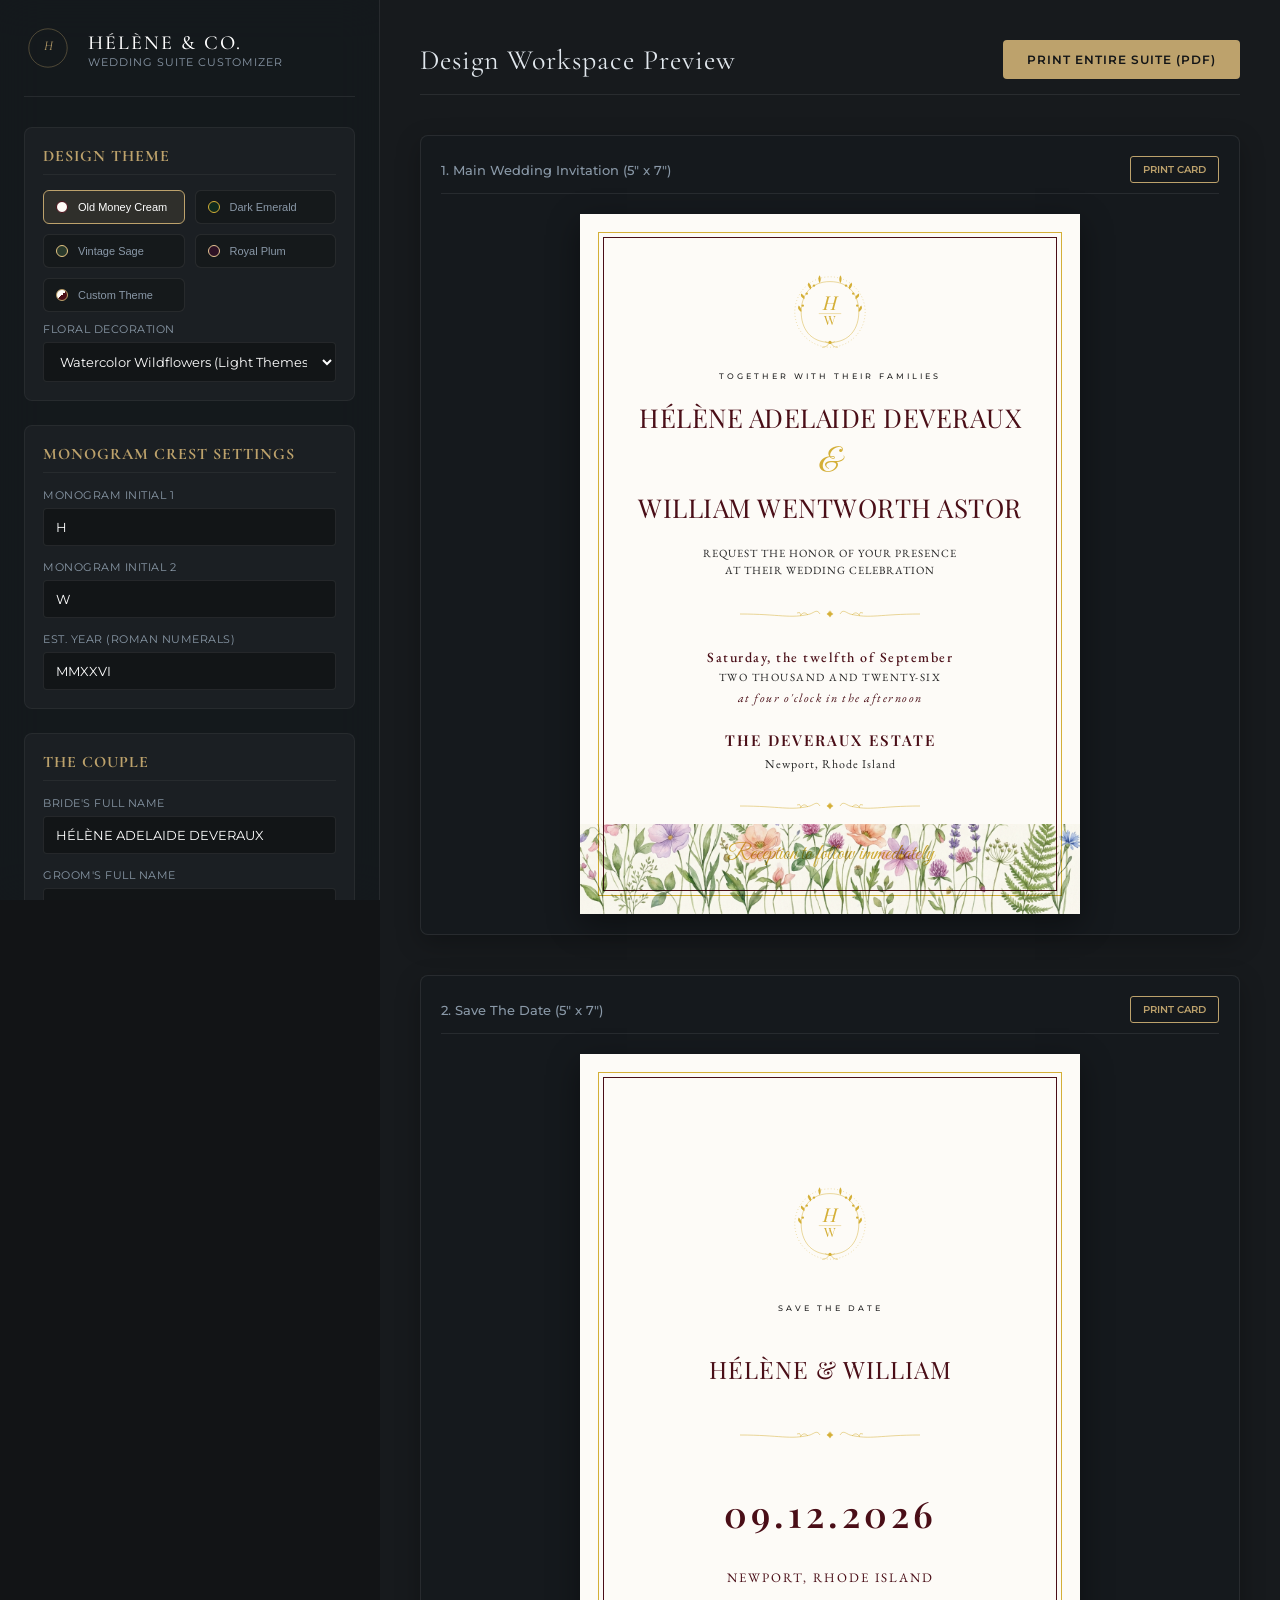
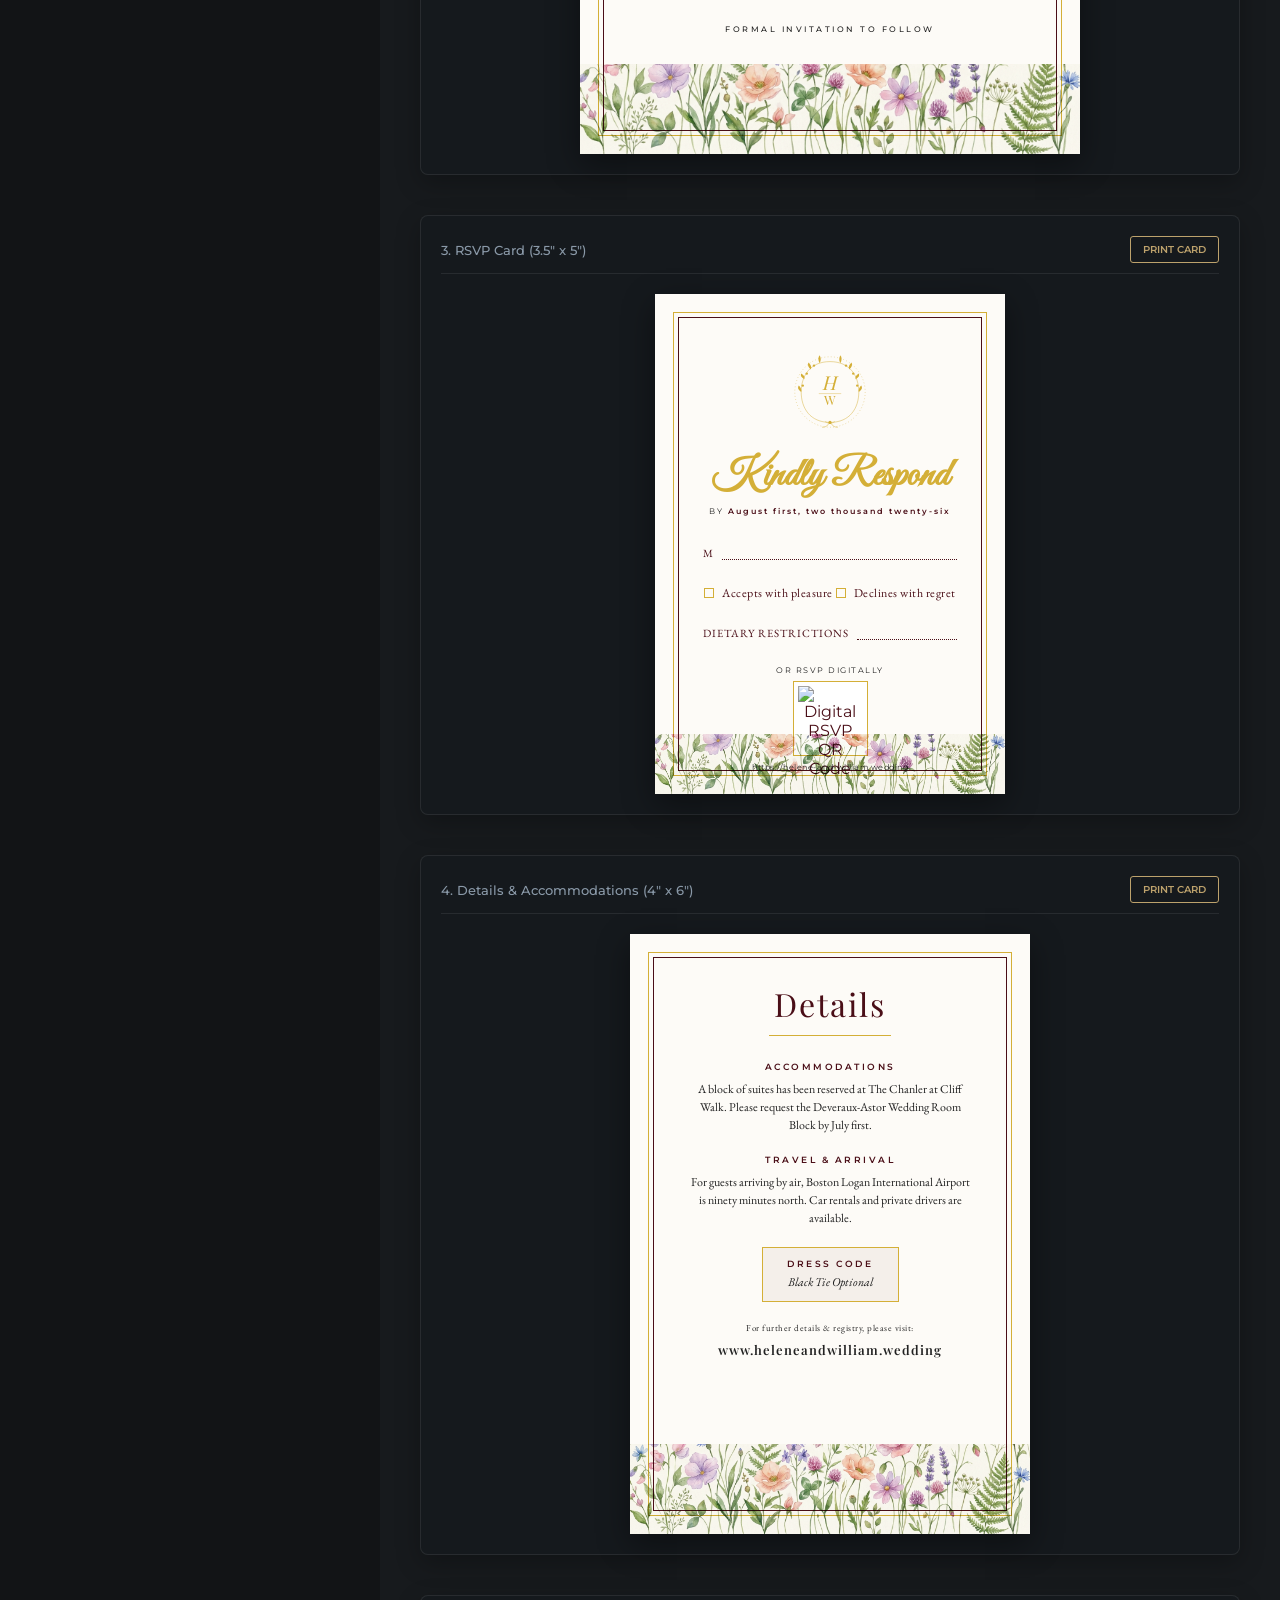
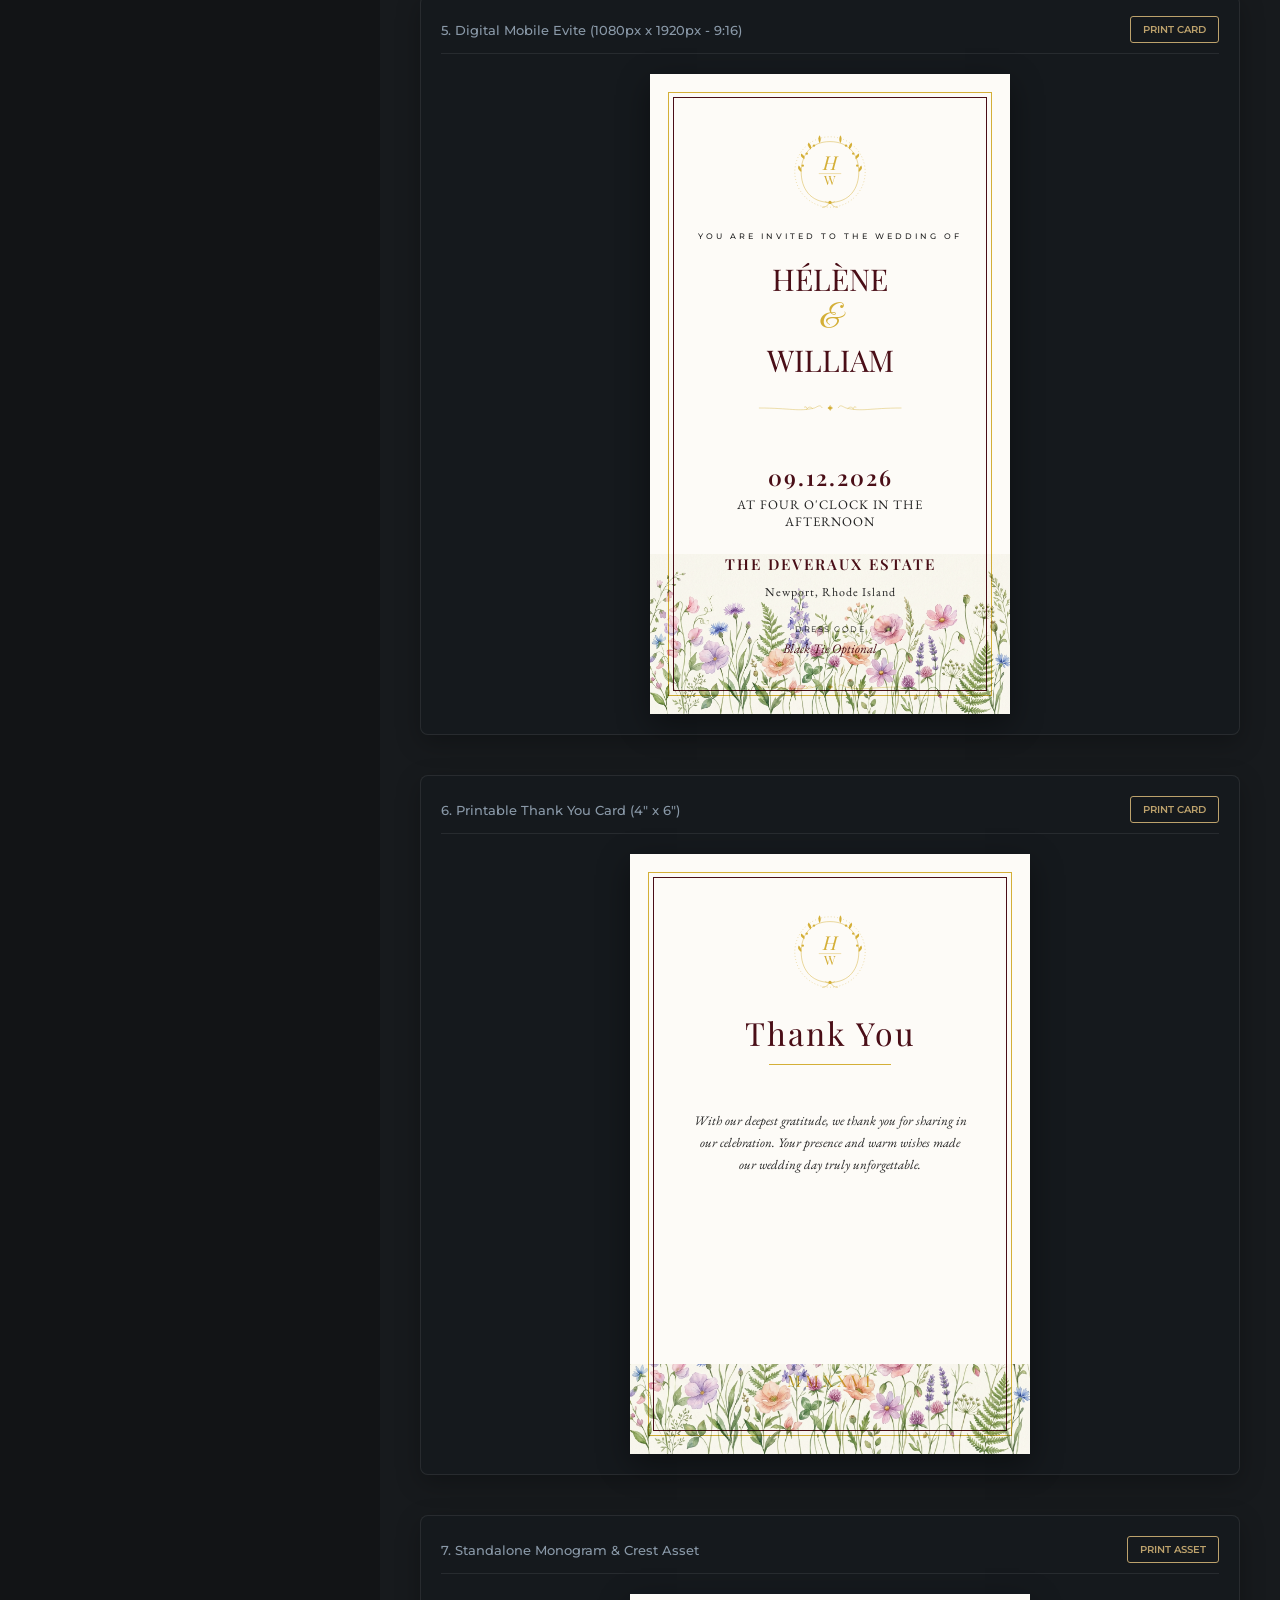
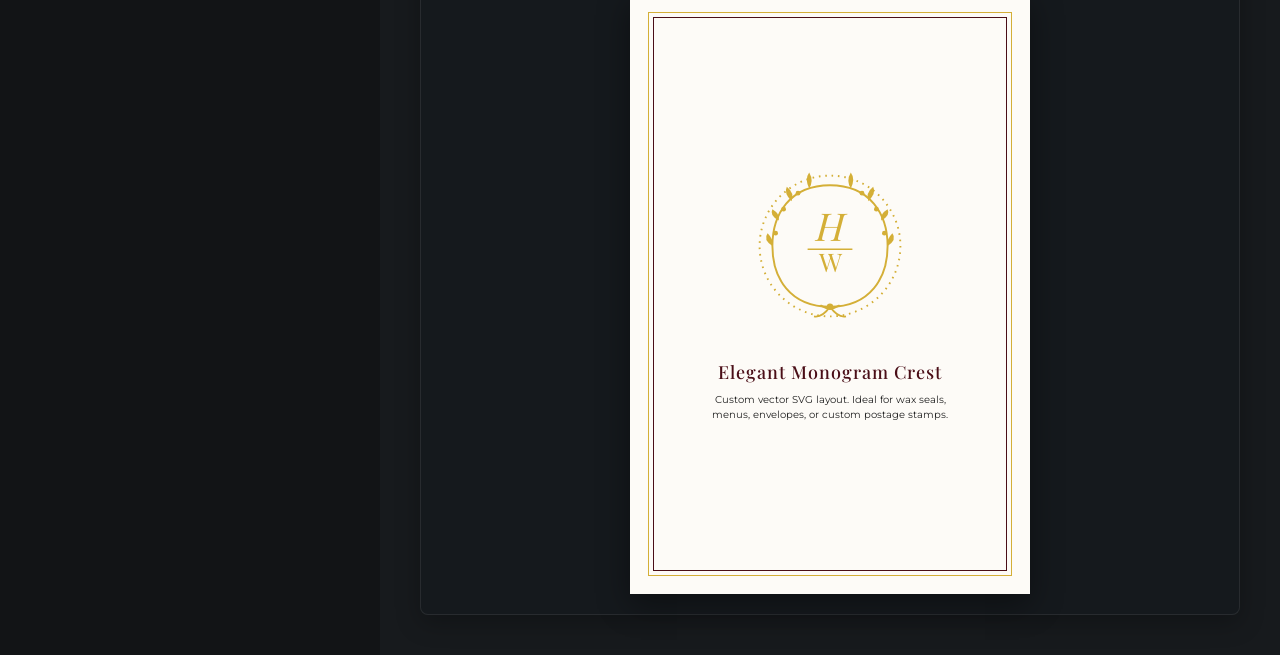
==== commit b92e5f90: "feat: add watercolor wildflower border generated from user prompt, add gold line-art botanical borde" ====
--- a/index.html
+++ b/index.html
@@ -8,7 +8,7 @@
   <link rel="preconnect" href="https://fonts.googleapis.com">
   <link rel="preconnect" href="https://fonts.gstatic.com" crossorigin>
   <link href="https://fonts.googleapis.com/css2?family=Cormorant+Garamond:ital,wght@0,300;0,400;0,500;0,600;1,300;1,400;1,500&family=EB+Garamond:ital,wght@0,400;0,500;1,400&family=Montserrat:wght@200;300;400;500&family=Playfair+Display:ital,wght@0,400;0,600;0,700;1,400&family=Great+Vibes&display=swap" rel="stylesheet">
-  <link rel="stylesheet" href="style.css?v=6">
+  <link rel="stylesheet" href="style.css?v=7">
 </head>
 <body class="customizer-app">
 
@@ -53,6 +53,14 @@
               <span class="color-preview custom-bg"></span> Custom Theme
             </button>
           </div>
+          <div class="form-group margin-top-sm">
+            <label for="select-floral-style">Floral Decoration</label>
+            <select id="select-floral-style" class="text-input">
+              <option value="watercolor">Watercolor Wildflowers (Light Themes)</option>
+              <option value="gold">Gold Foil Outlines (Dark Themes)</option>
+              <option value="none">None (Minimalist)</option>
+            </select>
+          </div>
         </div>
 
         <!-- Section: Custom Color Palette -->
@@ -298,6 +306,20 @@
                 <p class="reception-text bind-reception-text">Reception to follow immediately</p>
               </div>
             </div>
+            <div class="floral-watercolor-border"></div>
+            <div class="floral-gold-border">
+              <svg viewBox="0 0 200 40" class="gold-botanical-svg">
+                <path d="M 5,35 Q 20,20 40,32 T 80,25 T 120,30 T 160,20 T 195,35" stroke="var(--card-gold)" stroke-width="0.5" fill="none" />
+                <path d="M 20,27 Q 15,22 17,18 Q 22,22 20,27" fill="var(--card-gold)" />
+                <path d="M 45,29 Q 48,22 52,24 Q 49,31 45,29" fill="var(--card-gold)" />
+                <circle cx="70" cy="22" r="1.5" fill="var(--card-gold)" />
+                <path d="M 70,22 C 68,19 72,19 70,22 C 73,20 73,24 70,22 C 72,25 68,25 70,22 C 67,24 67,20 70,22" stroke="var(--card-gold)" stroke-width="0.5" fill="none" />
+                <circle cx="140" cy="18" r="1.5" fill="var(--card-gold)" />
+                <path d="M 140,18 C 138,15 142,15 140,18 C 143,16 143,20 140,18 C 142,21 138,21 140,18 C 137,20 137,16 140,18" stroke="var(--card-gold)" stroke-width="0.5" fill="none" />
+                <path d="M 95,26 Q 98,18 102,21 Q 99,28 95,26" fill="var(--card-gold)" />
+                <path d="M 170,22 Q 165,16 168,12 Q 172,16 170,22" fill="var(--card-gold)" />
+              </svg>
+            </div>
           </div>
         </section>
 
@@ -338,6 +360,20 @@
                 <p class="follow-text">FORMAL INVITATION TO FOLLOW</p>
               </div>
             </div>
+            <div class="floral-watercolor-border"></div>
+            <div class="floral-gold-border">
+              <svg viewBox="0 0 200 40" class="gold-botanical-svg">
+                <path d="M 5,35 Q 20,20 40,32 T 80,25 T 120,30 T 160,20 T 195,35" stroke="var(--card-gold)" stroke-width="0.5" fill="none" />
+                <path d="M 20,27 Q 15,22 17,18 Q 22,22 20,27" fill="var(--card-gold)" />
+                <path d="M 45,29 Q 48,22 52,24 Q 49,31 45,29" fill="var(--card-gold)" />
+                <circle cx="70" cy="22" r="1.5" fill="var(--card-gold)" />
+                <path d="M 70,22 C 68,19 72,19 70,22 C 73,20 73,24 70,22 C 72,25 68,25 70,22 C 67,24 67,20 70,22" stroke="var(--card-gold)" stroke-width="0.5" fill="none" />
+                <circle cx="140" cy="18" r="1.5" fill="var(--card-gold)" />
+                <path d="M 140,18 C 138,15 142,15 140,18 C 143,16 143,20 140,18 C 142,21 138,21 140,18 C 137,20 137,16 140,18" stroke="var(--card-gold)" stroke-width="0.5" fill="none" />
+                <path d="M 95,26 Q 98,18 102,21 Q 99,28 95,26" fill="var(--card-gold)" />
+                <path d="M 170,22 Q 165,16 168,12 Q 172,16 170,22" fill="var(--card-gold)" />
+              </svg>
+            </div>
           </div>
         </section>
 
@@ -382,6 +418,20 @@
                 </div>
               </div>
             </div>
+            <div class="floral-watercolor-border"></div>
+            <div class="floral-gold-border">
+              <svg viewBox="0 0 200 40" class="gold-botanical-svg">
+                <path d="M 5,35 Q 20,20 40,32 T 80,25 T 120,30 T 160,20 T 195,35" stroke="var(--card-gold)" stroke-width="0.5" fill="none" />
+                <path d="M 20,27 Q 15,22 17,18 Q 22,22 20,27" fill="var(--card-gold)" />
+                <path d="M 45,29 Q 48,22 52,24 Q 49,31 45,29" fill="var(--card-gold)" />
+                <circle cx="70" cy="22" r="1.5" fill="var(--card-gold)" />
+                <path d="M 70,22 C 68,19 72,19 70,22 C 73,20 73,24 70,22 C 72,25 68,25 70,22 C 67,24 67,20 70,22" stroke="var(--card-gold)" stroke-width="0.5" fill="none" />
+                <circle cx="140" cy="18" r="1.5" fill="var(--card-gold)" />
+                <path d="M 140,18 C 138,15 142,15 140,18 C 143,16 143,20 140,18 C 142,21 138,21 140,18 C 137,20 137,16 140,18" stroke="var(--card-gold)" stroke-width="0.5" fill="none" />
+                <path d="M 95,26 Q 98,18 102,21 Q 99,28 95,26" fill="var(--card-gold)" />
+                <path d="M 170,22 Q 165,16 168,12 Q 172,16 170,22" fill="var(--card-gold)" />
+              </svg>
+            </div>
           </div>
         </section>
 
@@ -419,6 +469,20 @@
                   <p class="website-url bind-details-website">www.heleneandwilliam.wedding</p>
                 </div>
               </div>
+            </div>
+            <div class="floral-watercolor-border"></div>
+            <div class="floral-gold-border">
+              <svg viewBox="0 0 200 40" class="gold-botanical-svg">
+                <path d="M 5,35 Q 20,20 40,32 T 80,25 T 120,30 T 160,20 T 195,35" stroke="var(--card-gold)" stroke-width="0.5" fill="none" />
+                <path d="M 20,27 Q 15,22 17,18 Q 22,22 20,27" fill="var(--card-gold)" />
+                <path d="M 45,29 Q 48,22 52,24 Q 49,31 45,29" fill="var(--card-gold)" />
+                <circle cx="70" cy="22" r="1.5" fill="var(--card-gold)" />
+                <path d="M 70,22 C 68,19 72,19 70,22 C 73,20 73,24 70,22 C 72,25 68,25 70,22 C 67,24 67,20 70,22" stroke="var(--card-gold)" stroke-width="0.5" fill="none" />
+                <circle cx="140" cy="18" r="1.5" fill="var(--card-gold)" />
+                <path d="M 140,18 C 138,15 142,15 140,18 C 143,16 143,20 140,18 C 142,21 138,21 140,18 C 137,20 137,16 140,18" stroke="var(--card-gold)" stroke-width="0.5" fill="none" />
+                <path d="M 95,26 Q 98,18 102,21 Q 99,28 95,26" fill="var(--card-gold)" />
+                <path d="M 170,22 Q 165,16 168,12 Q 172,16 170,22" fill="var(--card-gold)" />
+              </svg>
             </div>
           </div>
         </section>
@@ -491,6 +555,20 @@
                 </div>
               </div>
             </div>
+            <div class="floral-watercolor-border"></div>
+            <div class="floral-gold-border">
+              <svg viewBox="0 0 200 40" class="gold-botanical-svg">
+                <path d="M 5,35 Q 20,20 40,32 T 80,25 T 120,30 T 160,20 T 195,35" stroke="var(--card-gold)" stroke-width="0.5" fill="none" />
+                <path d="M 20,27 Q 15,22 17,18 Q 22,22 20,27" fill="var(--card-gold)" />
+                <path d="M 45,29 Q 48,22 52,24 Q 49,31 45,29" fill="var(--card-gold)" />
+                <circle cx="70" cy="22" r="1.5" fill="var(--card-gold)" />
+                <path d="M 70,22 C 68,19 72,19 70,22 C 73,20 73,24 70,22 C 72,25 68,25 70,22 C 67,24 67,20 70,22" stroke="var(--card-gold)" stroke-width="0.5" fill="none" />
+                <circle cx="140" cy="18" r="1.5" fill="var(--card-gold)" />
+                <path d="M 140,18 C 138,15 142,15 140,18 C 143,16 143,20 140,18 C 142,21 138,21 140,18 C 137,20 137,16 140,18" stroke="var(--card-gold)" stroke-width="0.5" fill="none" />
+                <path d="M 95,26 Q 98,18 102,21 Q 99,28 95,26" fill="var(--card-gold)" />
+                <path d="M 170,22 Q 165,16 168,12 Q 172,16 170,22" fill="var(--card-gold)" />
+              </svg>
+            </div>
           </div>
         </section>
 
@@ -517,6 +595,20 @@
                 </div>
               </div>
             </div>
+            <div class="floral-watercolor-border"></div>
+            <div class="floral-gold-border">
+              <svg viewBox="0 0 200 40" class="gold-botanical-svg">
+                <path d="M 5,35 Q 20,20 40,32 T 80,25 T 120,30 T 160,20 T 195,35" stroke="var(--card-gold)" stroke-width="0.5" fill="none" />
+                <path d="M 20,27 Q 15,22 17,18 Q 22,22 20,27" fill="var(--card-gold)" />
+                <path d="M 45,29 Q 48,22 52,24 Q 49,31 45,29" fill="var(--card-gold)" />
+                <circle cx="70" cy="22" r="1.5" fill="var(--card-gold)" />
+                <path d="M 70,22 C 68,19 72,19 70,22 C 73,20 73,24 70,22 C 72,25 68,25 70,22 C 67,24 67,20 70,22" stroke="var(--card-gold)" stroke-width="0.5" fill="none" />
+                <circle cx="140" cy="18" r="1.5" fill="var(--card-gold)" />
+                <path d="M 140,18 C 138,15 142,15 140,18 C 143,16 143,20 140,18 C 142,21 138,21 140,18 C 137,20 137,16 140,18" stroke="var(--card-gold)" stroke-width="0.5" fill="none" />
+                <path d="M 95,26 Q 98,18 102,21 Q 99,28 95,26" fill="var(--card-gold)" />
+                <path d="M 170,22 Q 165,16 168,12 Q 172,16 170,22" fill="var(--card-gold)" />
+              </svg>
+            </div>
           </div>
         </section>
 
@@ -547,6 +639,6 @@
   </div>
 
   <!-- JavaScript logic -->
-  <script src="app.js?v=6"></script>
+  <script src="app.js?v=7"></script>
 </body>
 </html>
--- a/style.css
+++ b/style.css
@@ -264,6 +264,62 @@
   border: 1px solid var(--ui-accent);
 }
 
+/* Dynamic Watercolor & Gold Foil Floral Borders */
+.floral-watercolor-border {
+  position: absolute;
+  bottom: 0;
+  left: 0;
+  right: 0;
+  height: 90px;
+  background-image: url('watercolor_wildflowers.jpg');
+  background-size: cover;
+  background-position: bottom center;
+  background-repeat: no-repeat;
+  mix-blend-mode: multiply;
+  pointer-events: none;
+  z-index: 1;
+  display: none;
+  opacity: 0.95;
+}
+
+.floral-gold-border {
+  position: absolute;
+  bottom: -5px;
+  left: 0;
+  right: 0;
+  height: 90px;
+  pointer-events: none;
+  z-index: 1;
+  display: none;
+  opacity: 0.85;
+}
+
+.gold-botanical-svg {
+  width: 100%;
+  height: 100%;
+  display: block;
+}
+
+/* Card-specific height adjustments for florals */
+.format-35x5 .floral-watercolor-border,
+.format-35x5 .floral-gold-border {
+  height: 60px;
+}
+
+.format-evite .floral-watercolor-border,
+.format-evite .floral-gold-border {
+  height: 160px;
+}
+
+/* Body toggles */
+body.show-floral-watercolor .floral-watercolor-border {
+  display: block;
+}
+
+body.show-floral-gold .floral-gold-border {
+  display: block;
+}
+
 .sidebar-footer {
   margin-top: auto;
   padding-top: 24px;
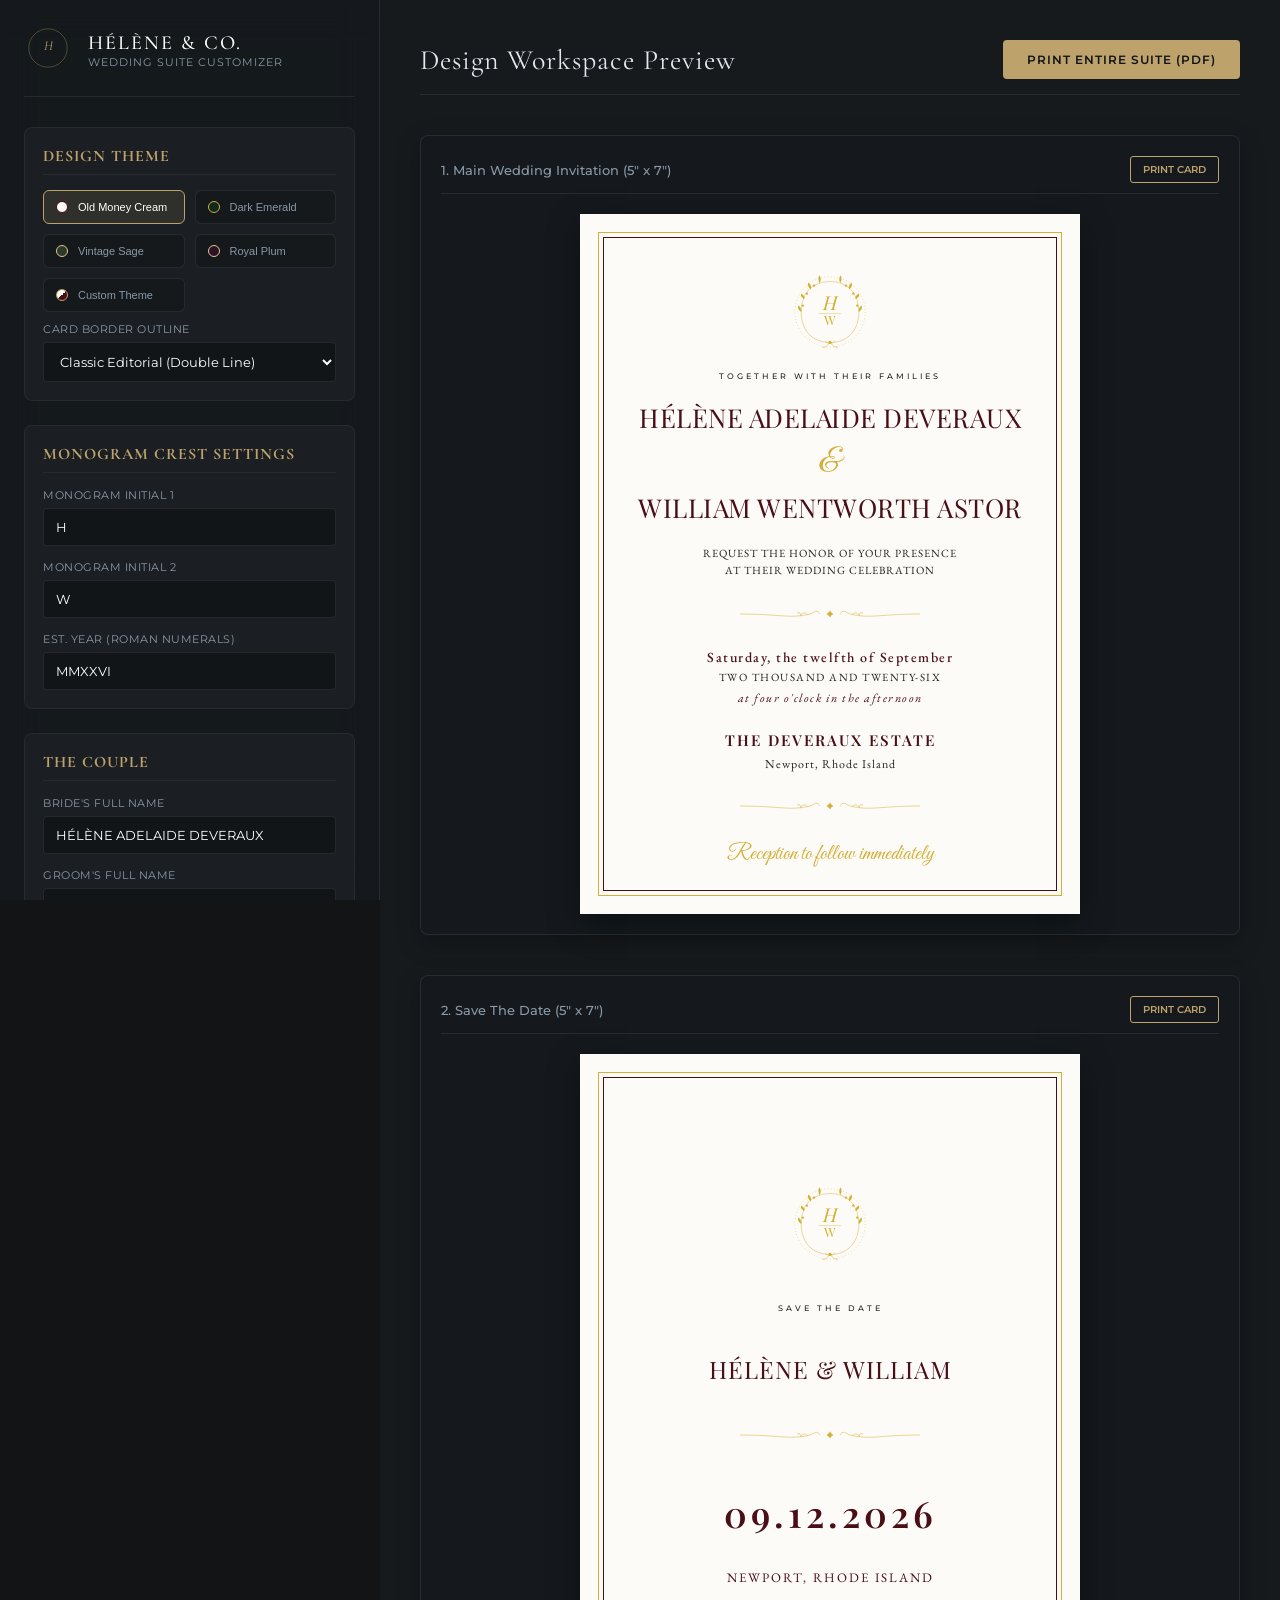
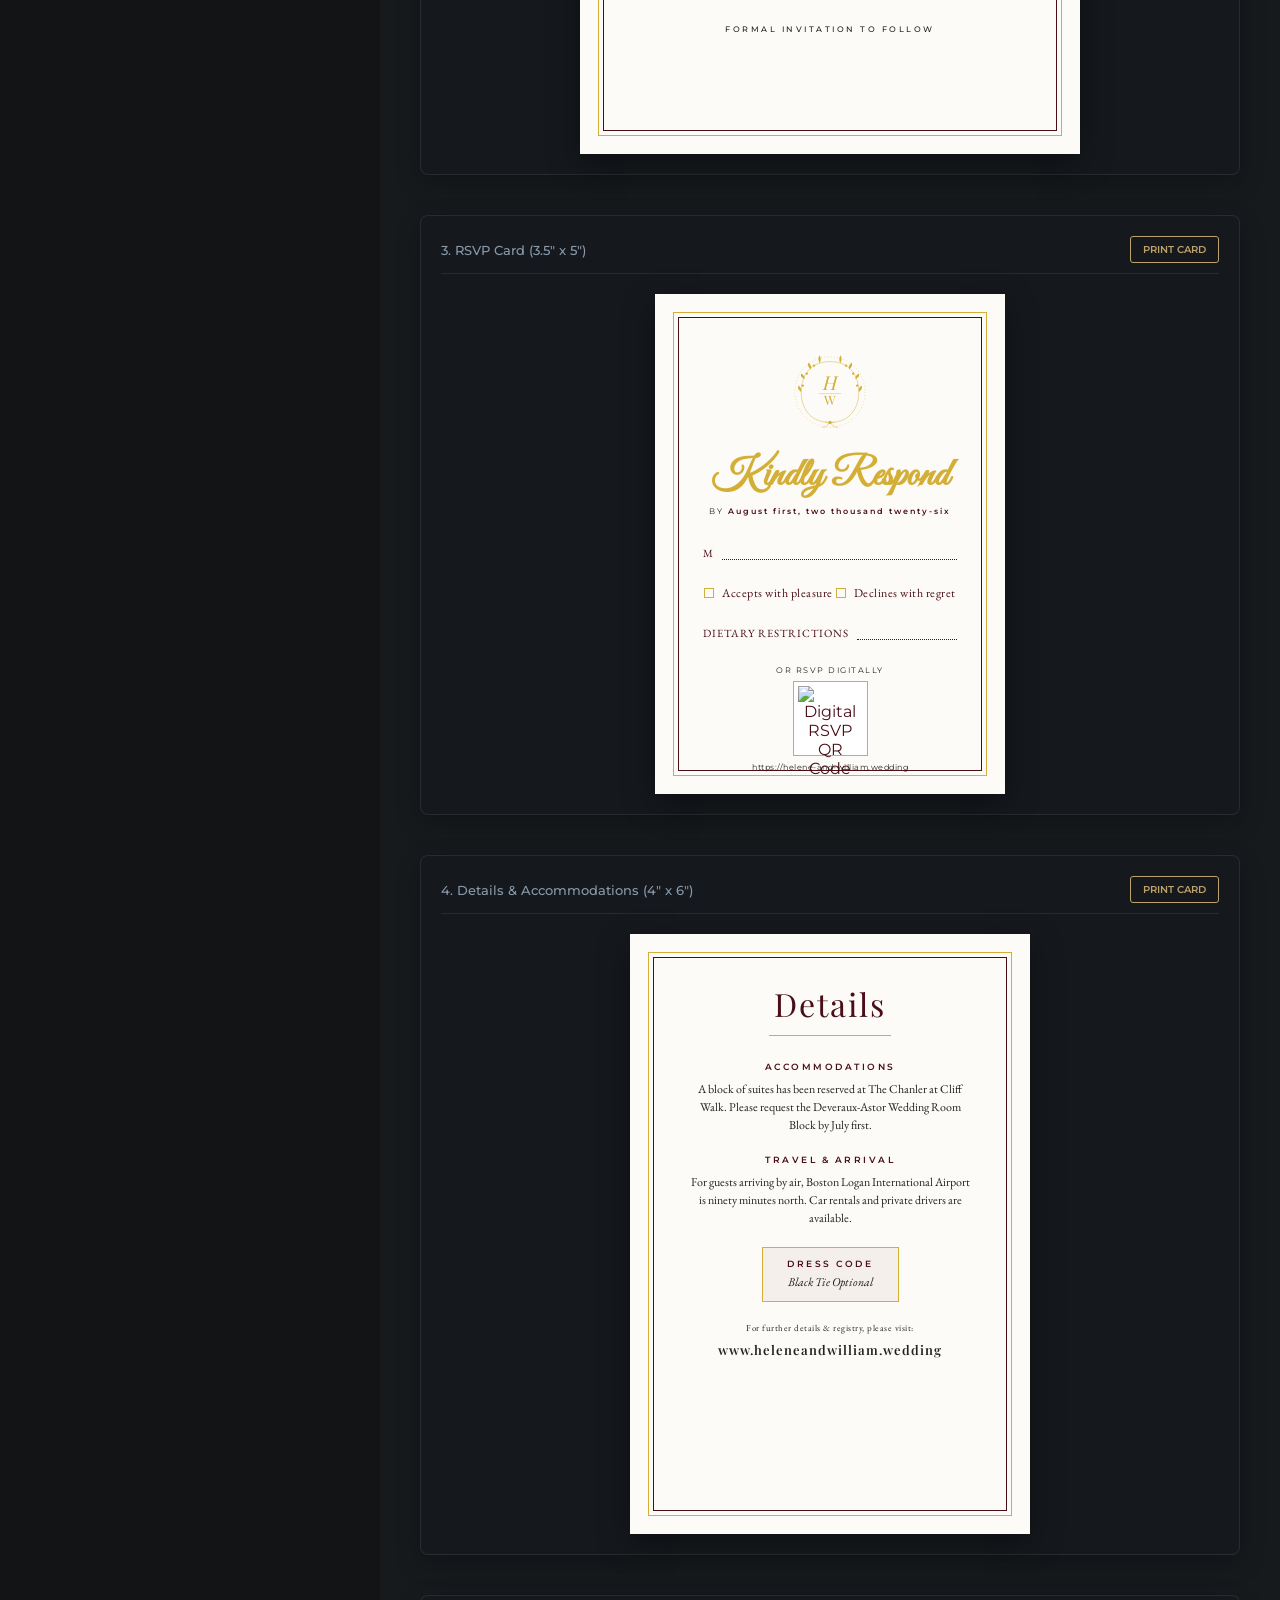
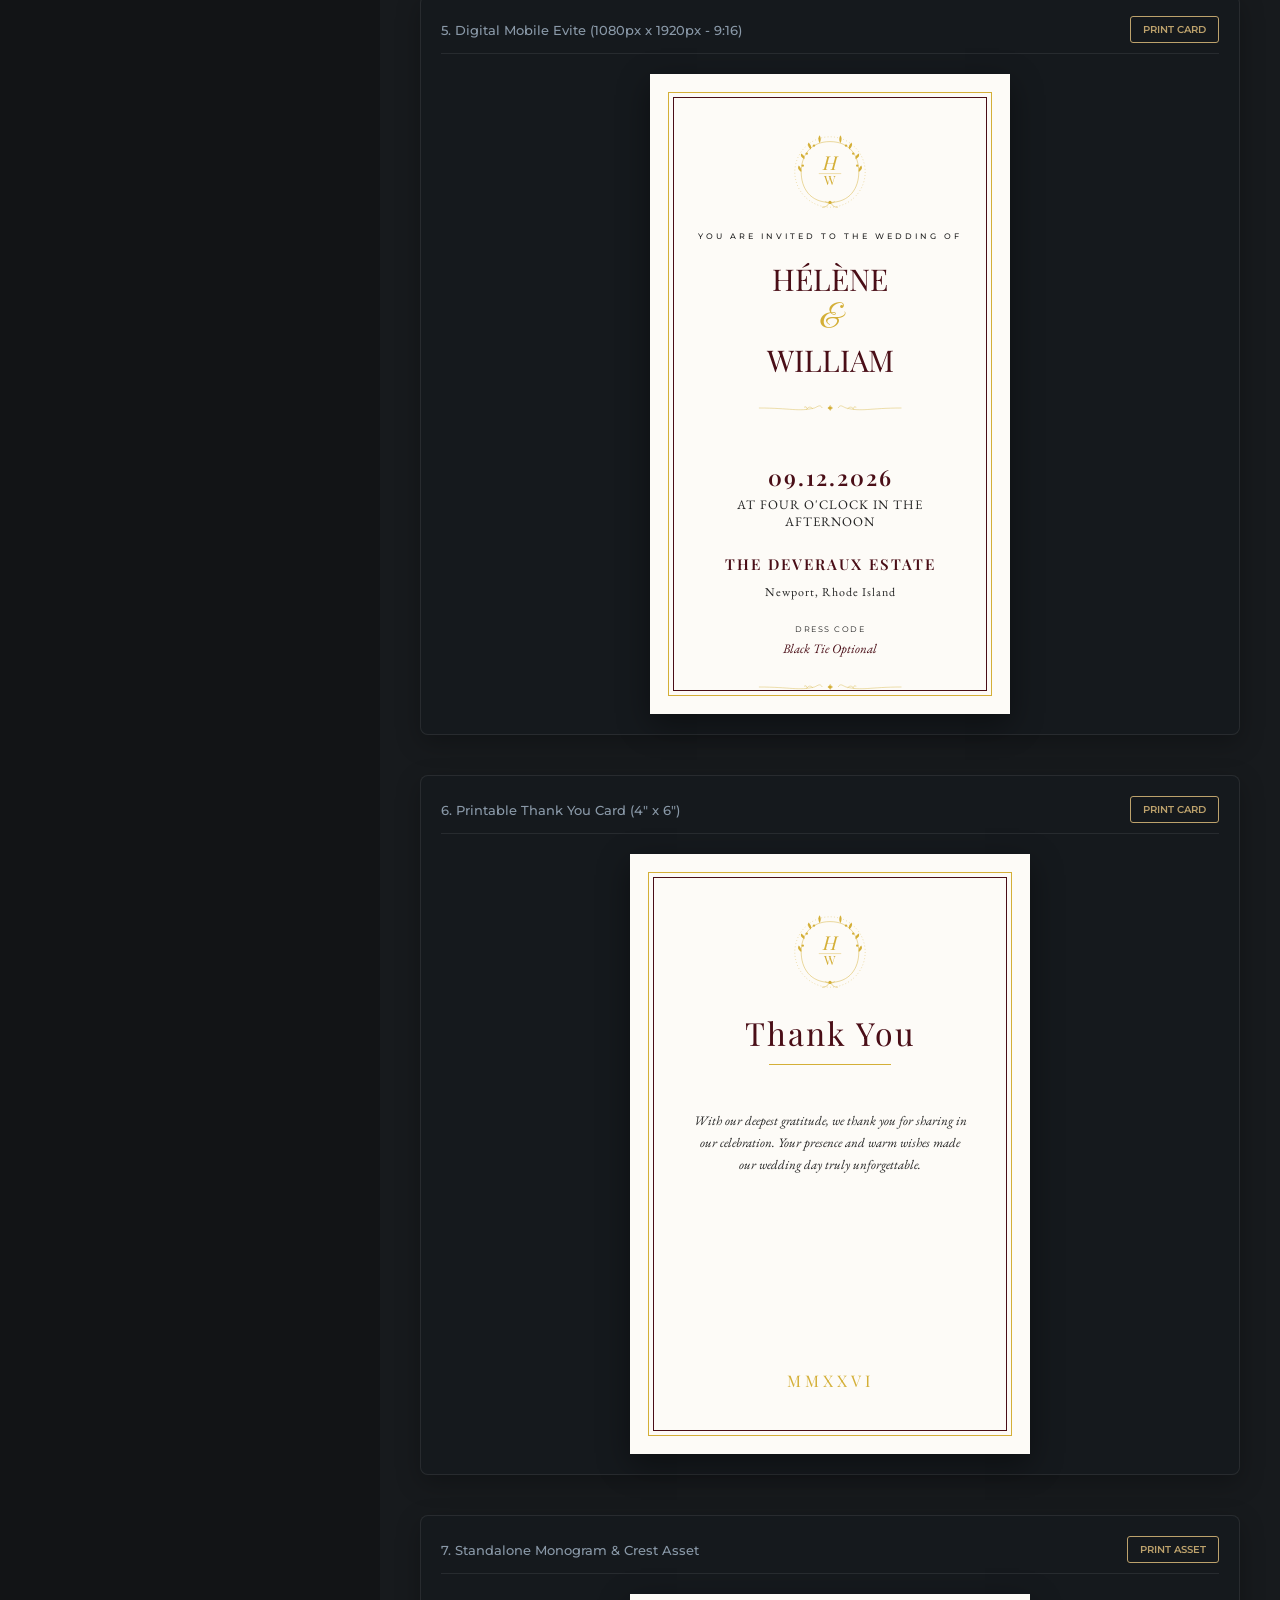
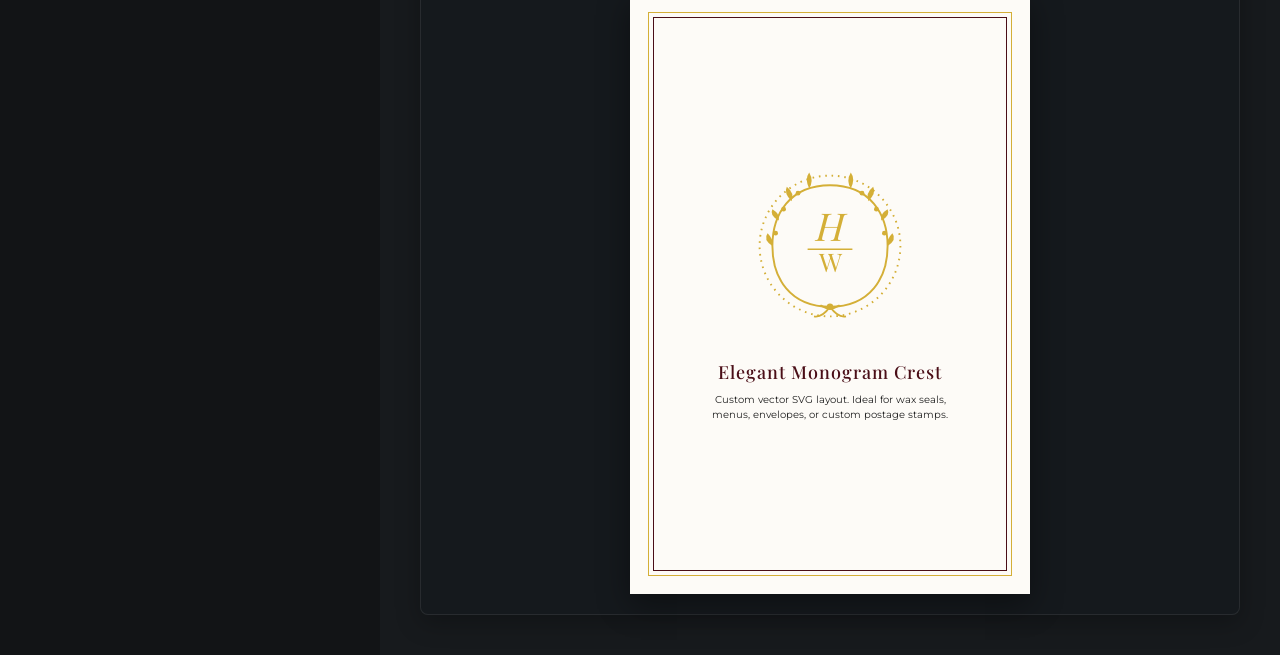
==== commit 8a58eb17: "feat: replace wildflower bottom borders with multiple card border outline style choices (flower, vin" ====
--- a/index.html
+++ b/index.html
@@ -8,7 +8,7 @@
   <link rel="preconnect" href="https://fonts.googleapis.com">
   <link rel="preconnect" href="https://fonts.gstatic.com" crossorigin>
   <link href="https://fonts.googleapis.com/css2?family=Cormorant+Garamond:ital,wght@0,300;0,400;0,500;0,600;1,300;1,400;1,500&family=EB+Garamond:ital,wght@0,400;0,500;1,400&family=Montserrat:wght@200;300;400;500&family=Playfair+Display:ital,wght@0,400;0,600;0,700;1,400&family=Great+Vibes&display=swap" rel="stylesheet">
-  <link rel="stylesheet" href="style.css?v=7">
+  <link rel="stylesheet" href="style.css?v=8">
 </head>
 <body class="customizer-app">
 
@@ -54,11 +54,12 @@
             </button>
           </div>
           <div class="form-group margin-top-sm">
-            <label for="select-floral-style">Floral Decoration</label>
-            <select id="select-floral-style" class="text-input">
-              <option value="watercolor">Watercolor Wildflowers (Light Themes)</option>
-              <option value="gold">Gold Foil Outlines (Dark Themes)</option>
-              <option value="none">None (Minimalist)</option>
+            <label for="select-border-style">Card Border Outline</label>
+            <select id="select-border-style" class="text-input">
+              <option value="classic">Classic Editorial (Double Line)</option>
+              <option value="flower">Flower Outline (Floral Corners)</option>
+              <option value="vintage">Vintage Romance (Ornate Corners)</option>
+              <option value="luxury">Luxury Editorial (Art Deco Corners)</option>
             </select>
           </div>
         </div>
@@ -251,6 +252,11 @@
           <div class="stationery-card invitation-card format-5x7" data-theme="cream">
             <div class="card-border-outer">
               <div class="card-border-inner">
+                <!-- Corner Ornaments for Border Styles -->
+                <div class="corner-ornament corner-top-left"></div>
+                <div class="corner-ornament corner-top-right"></div>
+                <div class="corner-ornament corner-bottom-left"></div>
+                <div class="corner-ornament corner-bottom-right"></div>
                 <!-- Crest Monogram -->
                 <div class="crest-container">
                   <!-- Custom Monogram SVG inserted dynamically -->
@@ -306,20 +312,6 @@
                 <p class="reception-text bind-reception-text">Reception to follow immediately</p>
               </div>
             </div>
-            <div class="floral-watercolor-border"></div>
-            <div class="floral-gold-border">
-              <svg viewBox="0 0 200 40" class="gold-botanical-svg">
-                <path d="M 5,35 Q 20,20 40,32 T 80,25 T 120,30 T 160,20 T 195,35" stroke="var(--card-gold)" stroke-width="0.5" fill="none" />
-                <path d="M 20,27 Q 15,22 17,18 Q 22,22 20,27" fill="var(--card-gold)" />
-                <path d="M 45,29 Q 48,22 52,24 Q 49,31 45,29" fill="var(--card-gold)" />
-                <circle cx="70" cy="22" r="1.5" fill="var(--card-gold)" />
-                <path d="M 70,22 C 68,19 72,19 70,22 C 73,20 73,24 70,22 C 72,25 68,25 70,22 C 67,24 67,20 70,22" stroke="var(--card-gold)" stroke-width="0.5" fill="none" />
-                <circle cx="140" cy="18" r="1.5" fill="var(--card-gold)" />
-                <path d="M 140,18 C 138,15 142,15 140,18 C 143,16 143,20 140,18 C 142,21 138,21 140,18 C 137,20 137,16 140,18" stroke="var(--card-gold)" stroke-width="0.5" fill="none" />
-                <path d="M 95,26 Q 98,18 102,21 Q 99,28 95,26" fill="var(--card-gold)" />
-                <path d="M 170,22 Q 165,16 168,12 Q 172,16 170,22" fill="var(--card-gold)" />
-              </svg>
-            </div>
           </div>
         </section>
 
@@ -332,6 +324,11 @@
           <div class="stationery-card save-the-date-card format-5x7" data-theme="cream">
             <div class="card-border-outer">
               <div class="card-border-inner">
+                <!-- Corner Ornaments for Border Styles -->
+                <div class="corner-ornament corner-top-left"></div>
+                <div class="corner-ornament corner-top-right"></div>
+                <div class="corner-ornament corner-bottom-left"></div>
+                <div class="corner-ornament corner-bottom-right"></div>
                 <div class="crest-container"></div>
                 
                 <p class="section-title tracking-wide">SAVE THE DATE</p>
@@ -360,20 +357,6 @@
                 <p class="follow-text">FORMAL INVITATION TO FOLLOW</p>
               </div>
             </div>
-            <div class="floral-watercolor-border"></div>
-            <div class="floral-gold-border">
-              <svg viewBox="0 0 200 40" class="gold-botanical-svg">
-                <path d="M 5,35 Q 20,20 40,32 T 80,25 T 120,30 T 160,20 T 195,35" stroke="var(--card-gold)" stroke-width="0.5" fill="none" />
-                <path d="M 20,27 Q 15,22 17,18 Q 22,22 20,27" fill="var(--card-gold)" />
-                <path d="M 45,29 Q 48,22 52,24 Q 49,31 45,29" fill="var(--card-gold)" />
-                <circle cx="70" cy="22" r="1.5" fill="var(--card-gold)" />
-                <path d="M 70,22 C 68,19 72,19 70,22 C 73,20 73,24 70,22 C 72,25 68,25 70,22 C 67,24 67,20 70,22" stroke="var(--card-gold)" stroke-width="0.5" fill="none" />
-                <circle cx="140" cy="18" r="1.5" fill="var(--card-gold)" />
-                <path d="M 140,18 C 138,15 142,15 140,18 C 143,16 143,20 140,18 C 142,21 138,21 140,18 C 137,20 137,16 140,18" stroke="var(--card-gold)" stroke-width="0.5" fill="none" />
-                <path d="M 95,26 Q 98,18 102,21 Q 99,28 95,26" fill="var(--card-gold)" />
-                <path d="M 170,22 Q 165,16 168,12 Q 172,16 170,22" fill="var(--card-gold)" />
-              </svg>
-            </div>
           </div>
         </section>
 
@@ -386,6 +369,11 @@
           <div class="stationery-card rsvp-card format-35x5" data-theme="cream">
             <div class="card-border-outer">
               <div class="card-border-inner">
+                <!-- Corner Ornaments for Border Styles -->
+                <div class="corner-ornament corner-top-left"></div>
+                <div class="corner-ornament corner-top-right"></div>
+                <div class="corner-ornament corner-bottom-left"></div>
+                <div class="corner-ornament corner-bottom-right"></div>
                 <div class="crest-container"></div>
                 
                 <h2 class="card-title bind-rsvp-title">Kindly Respond</h2>
@@ -418,20 +406,6 @@
                 </div>
               </div>
             </div>
-            <div class="floral-watercolor-border"></div>
-            <div class="floral-gold-border">
-              <svg viewBox="0 0 200 40" class="gold-botanical-svg">
-                <path d="M 5,35 Q 20,20 40,32 T 80,25 T 120,30 T 160,20 T 195,35" stroke="var(--card-gold)" stroke-width="0.5" fill="none" />
-                <path d="M 20,27 Q 15,22 17,18 Q 22,22 20,27" fill="var(--card-gold)" />
-                <path d="M 45,29 Q 48,22 52,24 Q 49,31 45,29" fill="var(--card-gold)" />
-                <circle cx="70" cy="22" r="1.5" fill="var(--card-gold)" />
-                <path d="M 70,22 C 68,19 72,19 70,22 C 73,20 73,24 70,22 C 72,25 68,25 70,22 C 67,24 67,20 70,22" stroke="var(--card-gold)" stroke-width="0.5" fill="none" />
-                <circle cx="140" cy="18" r="1.5" fill="var(--card-gold)" />
-                <path d="M 140,18 C 138,15 142,15 140,18 C 143,16 143,20 140,18 C 142,21 138,21 140,18 C 137,20 137,16 140,18" stroke="var(--card-gold)" stroke-width="0.5" fill="none" />
-                <path d="M 95,26 Q 98,18 102,21 Q 99,28 95,26" fill="var(--card-gold)" />
-                <path d="M 170,22 Q 165,16 168,12 Q 172,16 170,22" fill="var(--card-gold)" />
-              </svg>
-            </div>
           </div>
         </section>
 
@@ -444,6 +418,11 @@
           <div class="stationery-card details-card format-4x6" data-theme="cream">
             <div class="card-border-outer">
               <div class="card-border-inner">
+                <!-- Corner Ornaments for Border Styles -->
+                <div class="corner-ornament corner-top-left"></div>
+                <div class="corner-ornament corner-top-right"></div>
+                <div class="corner-ornament corner-bottom-left"></div>
+                <div class="corner-ornament corner-bottom-right"></div>
                 <h2 class="card-title-serif">Details</h2>
                 <hr class="thin-gold-line">
                 
@@ -470,20 +449,6 @@
                 </div>
               </div>
             </div>
-            <div class="floral-watercolor-border"></div>
-            <div class="floral-gold-border">
-              <svg viewBox="0 0 200 40" class="gold-botanical-svg">
-                <path d="M 5,35 Q 20,20 40,32 T 80,25 T 120,30 T 160,20 T 195,35" stroke="var(--card-gold)" stroke-width="0.5" fill="none" />
-                <path d="M 20,27 Q 15,22 17,18 Q 22,22 20,27" fill="var(--card-gold)" />
-                <path d="M 45,29 Q 48,22 52,24 Q 49,31 45,29" fill="var(--card-gold)" />
-                <circle cx="70" cy="22" r="1.5" fill="var(--card-gold)" />
-                <path d="M 70,22 C 68,19 72,19 70,22 C 73,20 73,24 70,22 C 72,25 68,25 70,22 C 67,24 67,20 70,22" stroke="var(--card-gold)" stroke-width="0.5" fill="none" />
-                <circle cx="140" cy="18" r="1.5" fill="var(--card-gold)" />
-                <path d="M 140,18 C 138,15 142,15 140,18 C 143,16 143,20 140,18 C 142,21 138,21 140,18 C 137,20 137,16 140,18" stroke="var(--card-gold)" stroke-width="0.5" fill="none" />
-                <path d="M 95,26 Q 98,18 102,21 Q 99,28 95,26" fill="var(--card-gold)" />
-                <path d="M 170,22 Q 165,16 168,12 Q 172,16 170,22" fill="var(--card-gold)" />
-              </svg>
-            </div>
           </div>
         </section>
 
@@ -496,6 +461,11 @@
           <div class="stationery-card evite-card format-evite" data-theme="cream">
             <div class="card-border-outer">
               <div class="card-border-inner">
+                <!-- Corner Ornaments for Border Styles -->
+                <div class="corner-ornament corner-top-left"></div>
+                <div class="corner-ornament corner-top-right"></div>
+                <div class="corner-ornament corner-bottom-left"></div>
+                <div class="corner-ornament corner-bottom-right"></div>
                 <div class="crest-container"></div>
                 
                 <p class="section-title">YOU ARE INVITED TO THE WEDDING OF</p>
@@ -555,20 +525,6 @@
                 </div>
               </div>
             </div>
-            <div class="floral-watercolor-border"></div>
-            <div class="floral-gold-border">
-              <svg viewBox="0 0 200 40" class="gold-botanical-svg">
-                <path d="M 5,35 Q 20,20 40,32 T 80,25 T 120,30 T 160,20 T 195,35" stroke="var(--card-gold)" stroke-width="0.5" fill="none" />
-                <path d="M 20,27 Q 15,22 17,18 Q 22,22 20,27" fill="var(--card-gold)" />
-                <path d="M 45,29 Q 48,22 52,24 Q 49,31 45,29" fill="var(--card-gold)" />
-                <circle cx="70" cy="22" r="1.5" fill="var(--card-gold)" />
-                <path d="M 70,22 C 68,19 72,19 70,22 C 73,20 73,24 70,22 C 72,25 68,25 70,22 C 67,24 67,20 70,22" stroke="var(--card-gold)" stroke-width="0.5" fill="none" />
-                <circle cx="140" cy="18" r="1.5" fill="var(--card-gold)" />
-                <path d="M 140,18 C 138,15 142,15 140,18 C 143,16 143,20 140,18 C 142,21 138,21 140,18 C 137,20 137,16 140,18" stroke="var(--card-gold)" stroke-width="0.5" fill="none" />
-                <path d="M 95,26 Q 98,18 102,21 Q 99,28 95,26" fill="var(--card-gold)" />
-                <path d="M 170,22 Q 165,16 168,12 Q 172,16 170,22" fill="var(--card-gold)" />
-              </svg>
-            </div>
           </div>
         </section>
 
@@ -581,6 +537,11 @@
           <div class="stationery-card thank-you-card format-4x6" data-theme="cream">
             <div class="card-border-outer">
               <div class="card-border-inner">
+                <!-- Corner Ornaments for Border Styles -->
+                <div class="corner-ornament corner-top-left"></div>
+                <div class="corner-ornament corner-top-right"></div>
+                <div class="corner-ornament corner-bottom-left"></div>
+                <div class="corner-ornament corner-bottom-right"></div>
                 <div class="crest-container"></div>
                 
                 <h2 class="card-title-serif">Thank You</h2>
@@ -594,20 +555,6 @@
                   MMXXVI
                 </div>
               </div>
-            </div>
-            <div class="floral-watercolor-border"></div>
-            <div class="floral-gold-border">
-              <svg viewBox="0 0 200 40" class="gold-botanical-svg">
-                <path d="M 5,35 Q 20,20 40,32 T 80,25 T 120,30 T 160,20 T 195,35" stroke="var(--card-gold)" stroke-width="0.5" fill="none" />
-                <path d="M 20,27 Q 15,22 17,18 Q 22,22 20,27" fill="var(--card-gold)" />
-                <path d="M 45,29 Q 48,22 52,24 Q 49,31 45,29" fill="var(--card-gold)" />
-                <circle cx="70" cy="22" r="1.5" fill="var(--card-gold)" />
-                <path d="M 70,22 C 68,19 72,19 70,22 C 73,20 73,24 70,22 C 72,25 68,25 70,22 C 67,24 67,20 70,22" stroke="var(--card-gold)" stroke-width="0.5" fill="none" />
-                <circle cx="140" cy="18" r="1.5" fill="var(--card-gold)" />
-                <path d="M 140,18 C 138,15 142,15 140,18 C 143,16 143,20 140,18 C 142,21 138,21 140,18 C 137,20 137,16 140,18" stroke="var(--card-gold)" stroke-width="0.5" fill="none" />
-                <path d="M 95,26 Q 98,18 102,21 Q 99,28 95,26" fill="var(--card-gold)" />
-                <path d="M 170,22 Q 165,16 168,12 Q 172,16 170,22" fill="var(--card-gold)" />
-              </svg>
             </div>
           </div>
         </section>
--- a/style.css
+++ b/style.css
@@ -264,60 +264,89 @@
   border: 1px solid var(--ui-accent);
 }
 
-/* Dynamic Watercolor & Gold Foil Floral Borders */
-.floral-watercolor-border {
+/* Corner Ornaments for Border Styles */
+.corner-ornament {
   position: absolute;
-  bottom: 0;
-  left: 0;
-  right: 0;
-  height: 90px;
-  background-image: url('watercolor_wildflowers.jpg');
-  background-size: cover;
-  background-position: bottom center;
-  background-repeat: no-repeat;
-  mix-blend-mode: multiply;
+  width: 30px;
+  height: 30px;
+  background-color: var(--card-gold);
   pointer-events: none;
-  z-index: 1;
+  z-index: 2;
   display: none;
-  opacity: 0.95;
-}
-
-.floral-gold-border {
-  position: absolute;
-  bottom: -5px;
-  left: 0;
-  right: 0;
-  height: 90px;
-  pointer-events: none;
-  z-index: 1;
-  display: none;
-  opacity: 0.85;
-}
-
-.gold-botanical-svg {
-  width: 100%;
-  height: 100%;
+  -webkit-mask-size: contain;
+  -webkit-mask-repeat: no-repeat;
+  mask-size: contain;
+  mask-repeat: no-repeat;
+}
+
+.corner-top-left {
+  top: 8px;
+  left: 8px;
+}
+
+.corner-top-right {
+  top: 8px;
+  right: 8px;
+  transform: scaleX(-1);
+}
+
+.corner-bottom-left {
+  bottom: 8px;
+  left: 8px;
+  transform: scaleY(-1);
+}
+
+.corner-bottom-right {
+  bottom: 8px;
+  right: 8px;
+  transform: scale(-1);
+}
+
+/* 1. Flower Outline Border Style */
+body.border-style-flower .corner-ornament {
   display: block;
-}
-
-/* Card-specific height adjustments for florals */
-.format-35x5 .floral-watercolor-border,
-.format-35x5 .floral-gold-border {
-  height: 60px;
-}
-
-.format-evite .floral-watercolor-border,
-.format-evite .floral-gold-border {
-  height: 160px;
-}
-
-/* Body toggles */
-body.show-floral-watercolor .floral-watercolor-border {
+  -webkit-mask-image: url('data:image/svg+xml;utf8,<svg viewBox="0 0 30 30" fill="none" xmlns="http://www.w3.org/2000/svg"><path d="M2,28 C2,16 16,2 28,2 M2,28 C2,22 10,14 20,10 M8,20 C14,20 20,14 20,8 M2,22 Q6,20 8,24 M22,2 Q20,6 24,8" stroke="black" stroke-width="1.2" stroke-linecap="round"/></svg>');
+  mask-image: url('data:image/svg+xml;utf8,<svg viewBox="0 0 30 30" fill="none" xmlns="http://www.w3.org/2000/svg"><path d="M2,28 C2,16 16,2 28,2 M2,28 C2,22 10,14 20,10 M8,20 C14,20 20,14 20,8 M2,22 Q6,20 8,24 M22,2 Q20,6 24,8" stroke="black" stroke-width="1.2" stroke-linecap="round"/></svg>');
+}
+
+body.border-style-flower .card-border-outer {
+  border: 1px dashed var(--card-gold);
+}
+
+body.border-style-flower .card-border-inner {
+  border: 1px solid var(--card-primary);
+}
+
+/* 2. Vintage Outline Border Style */
+body.border-style-vintage .corner-ornament {
   display: block;
-}
-
-body.show-floral-gold .floral-gold-border {
+  -webkit-mask-image: url('data:image/svg+xml;utf8,<svg viewBox="0 0 30 30" fill="none" xmlns="http://www.w3.org/2000/svg"><path d="M2,28 L2,2 L28,2 M2,10 C10,10 10,2 10,2 M2,18 C18,18 18,2 18,2" stroke="black" stroke-width="1.2" stroke-linecap="round"/></svg>');
+  mask-image: url('data:image/svg+xml;utf8,<svg viewBox="0 0 30 30" fill="none" xmlns="http://www.w3.org/2000/svg"><path d="M2,28 L2,2 L28,2 M2,10 C10,10 10,2 10,2 M2,18 C18,18 18,2 18,2" stroke="black" stroke-width="1.2" stroke-linecap="round"/></svg>');
+}
+
+body.border-style-vintage .card-border-outer {
+  border: 1px solid var(--card-gold);
+}
+
+body.border-style-vintage .card-border-inner {
+  border: 1px solid var(--card-primary);
+  outline: 1px solid var(--card-gold);
+  outline-offset: -4px;
+}
+
+/* 3. Luxury Outline Border Style */
+body.border-style-luxury .corner-ornament {
   display: block;
+  -webkit-mask-image: url('data:image/svg+xml;utf8,<svg viewBox="0 0 30 30" fill="none" xmlns="http://www.w3.org/2000/svg"><path d="M2,28 L2,2 L28,2 M6,28 L6,6 L28,6 M10,28 L10,10 L28,10" stroke="black" stroke-width="1.2" stroke-linecap="round"/></svg>');
+  mask-image: url('data:image/svg+xml;utf8,<svg viewBox="0 0 30 30" fill="none" xmlns="http://www.w3.org/2000/svg"><path d="M2,28 L2,2 L28,2 M6,28 L6,6 L28,6 M10,28 L10,10 L28,10" stroke="black" stroke-width="1.2" stroke-linecap="round"/></svg>');
+}
+
+body.border-style-luxury .card-border-outer {
+  border: 1px solid var(--card-primary);
+}
+
+body.border-style-luxury .card-border-inner {
+  border: 2px double var(--card-gold);
 }
 
 .sidebar-footer {
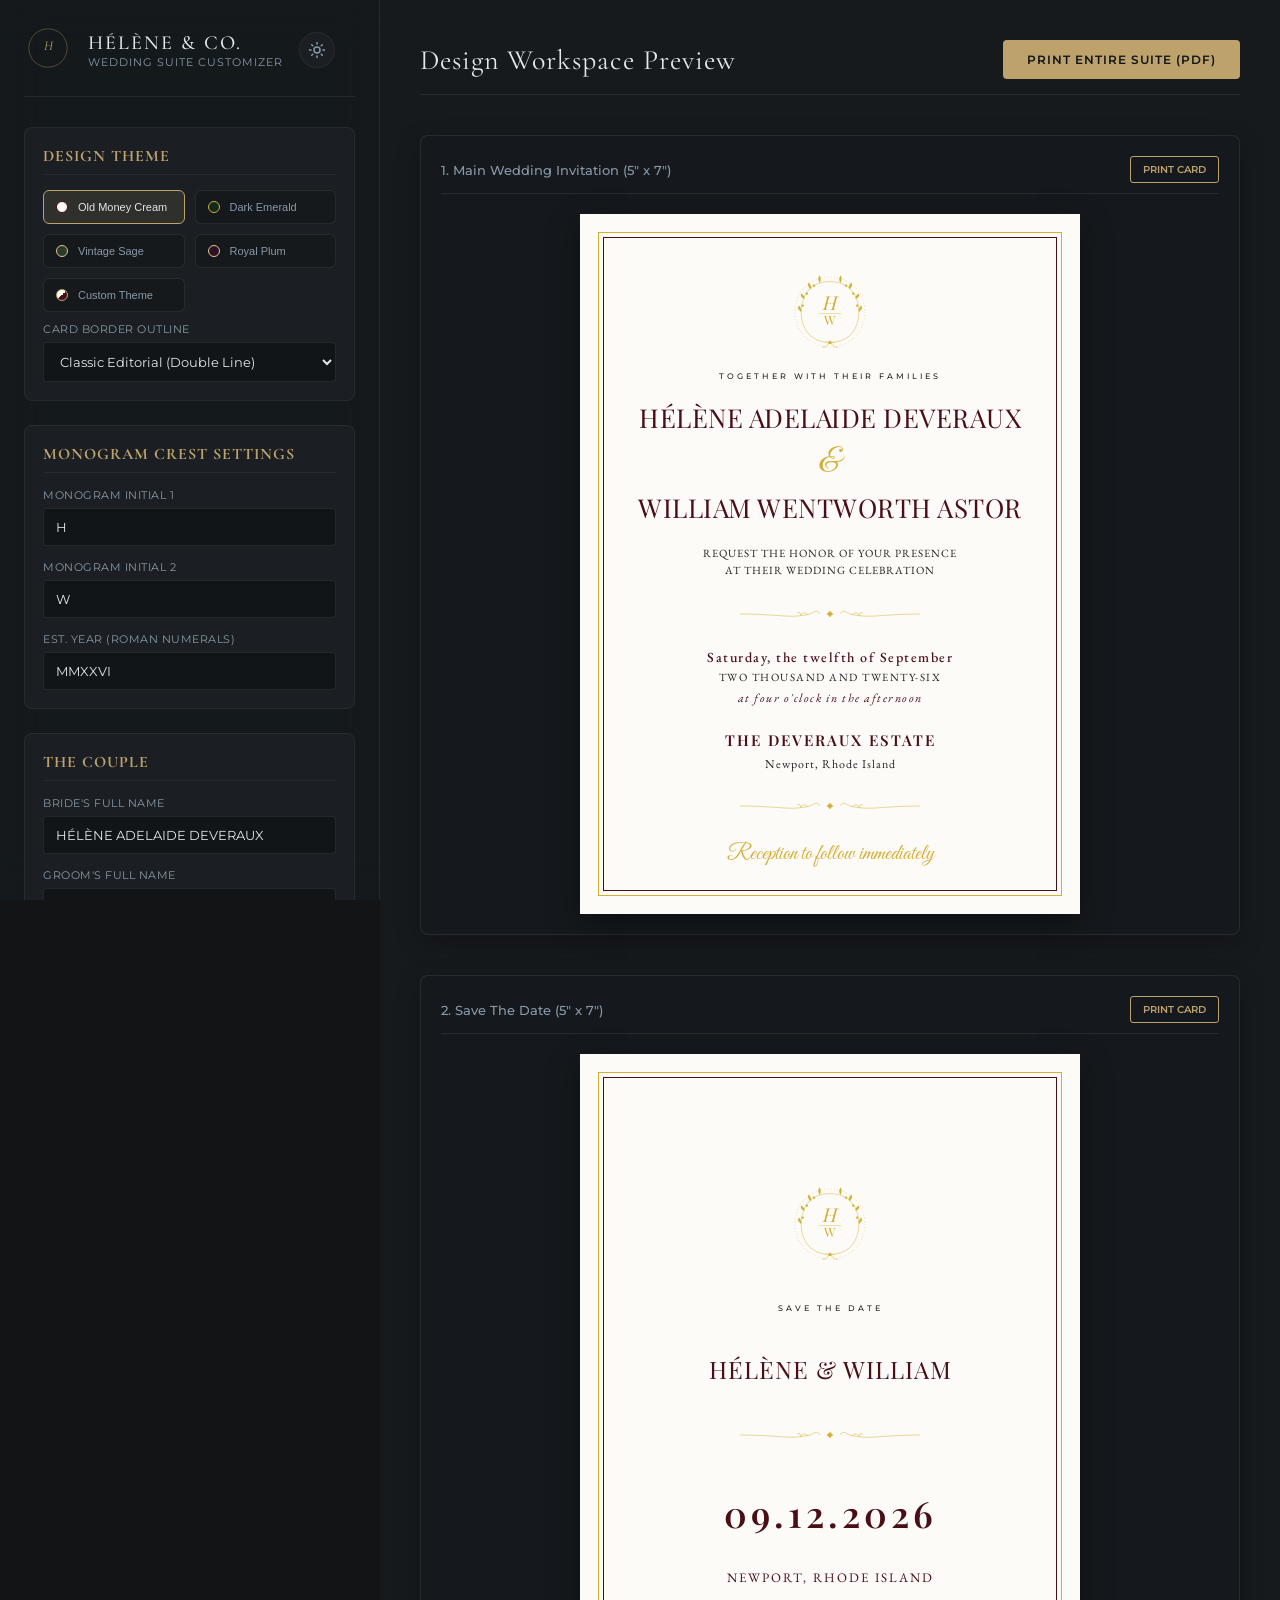
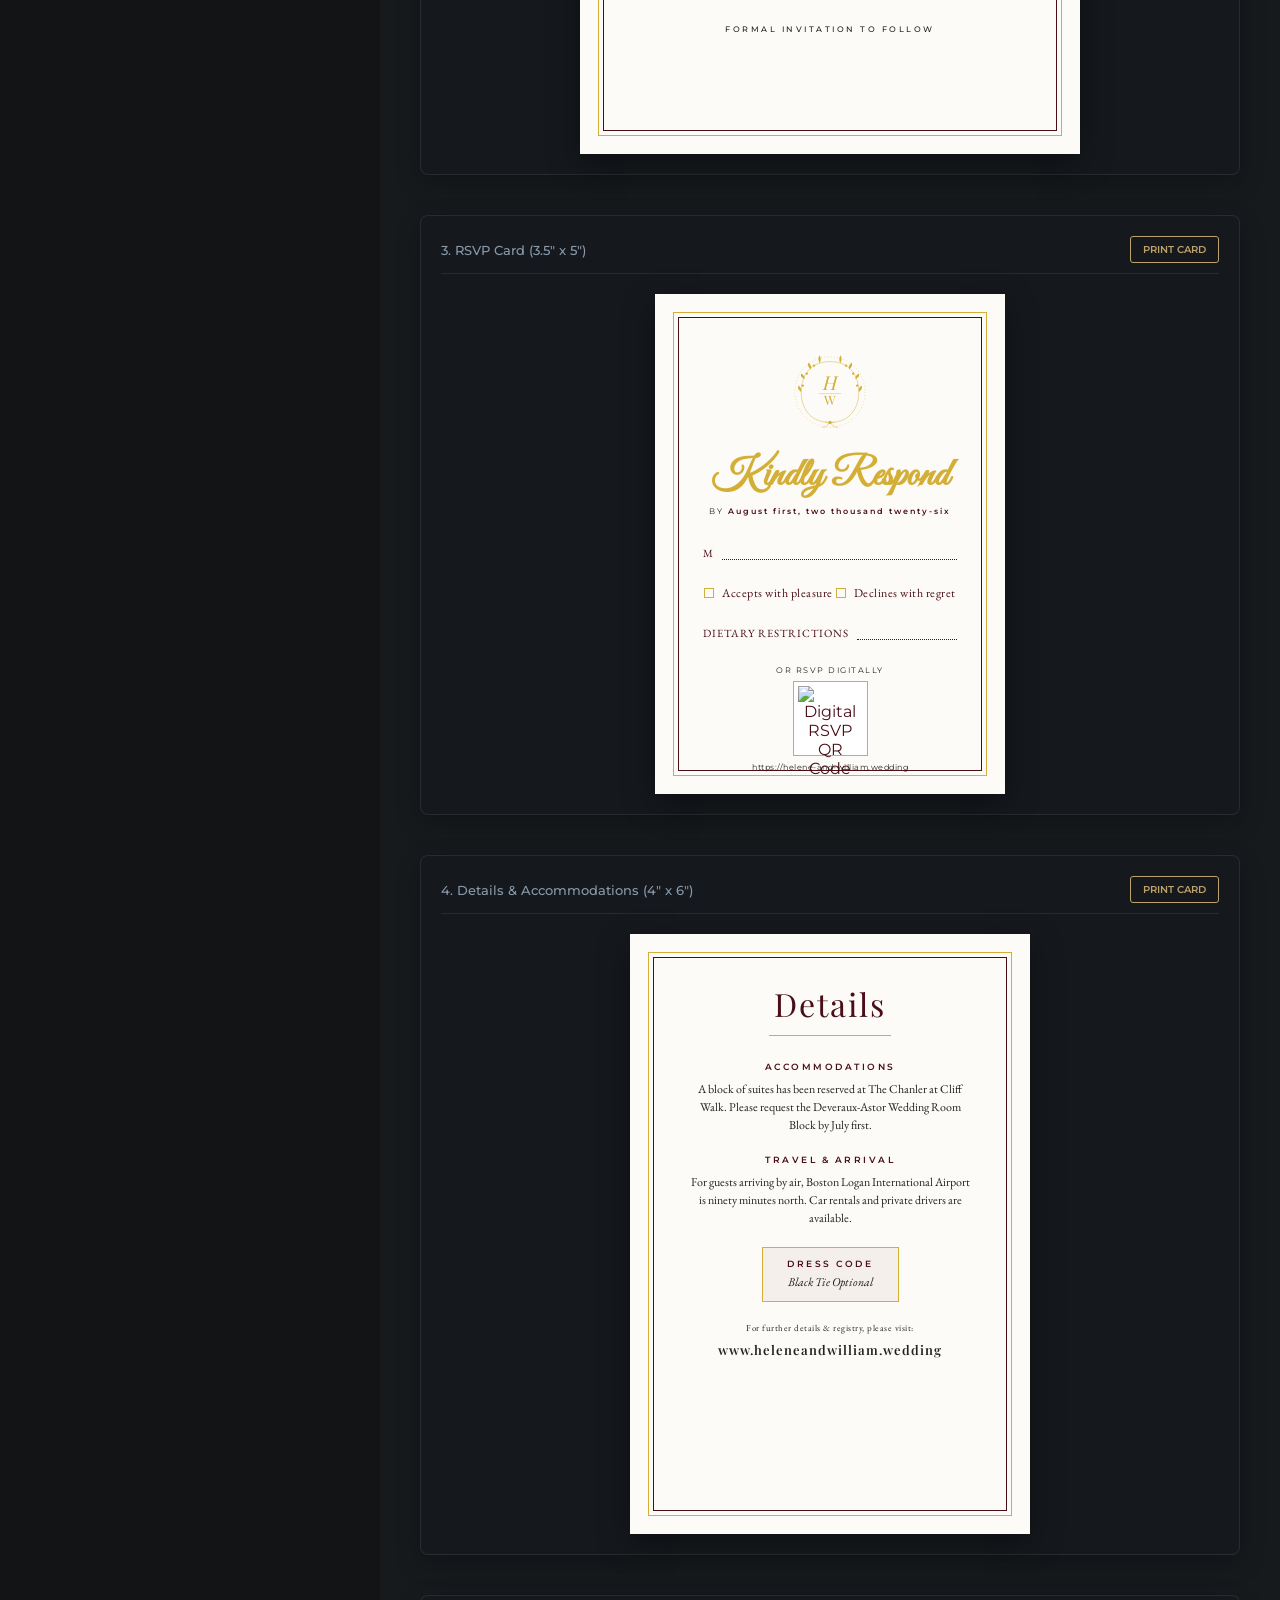
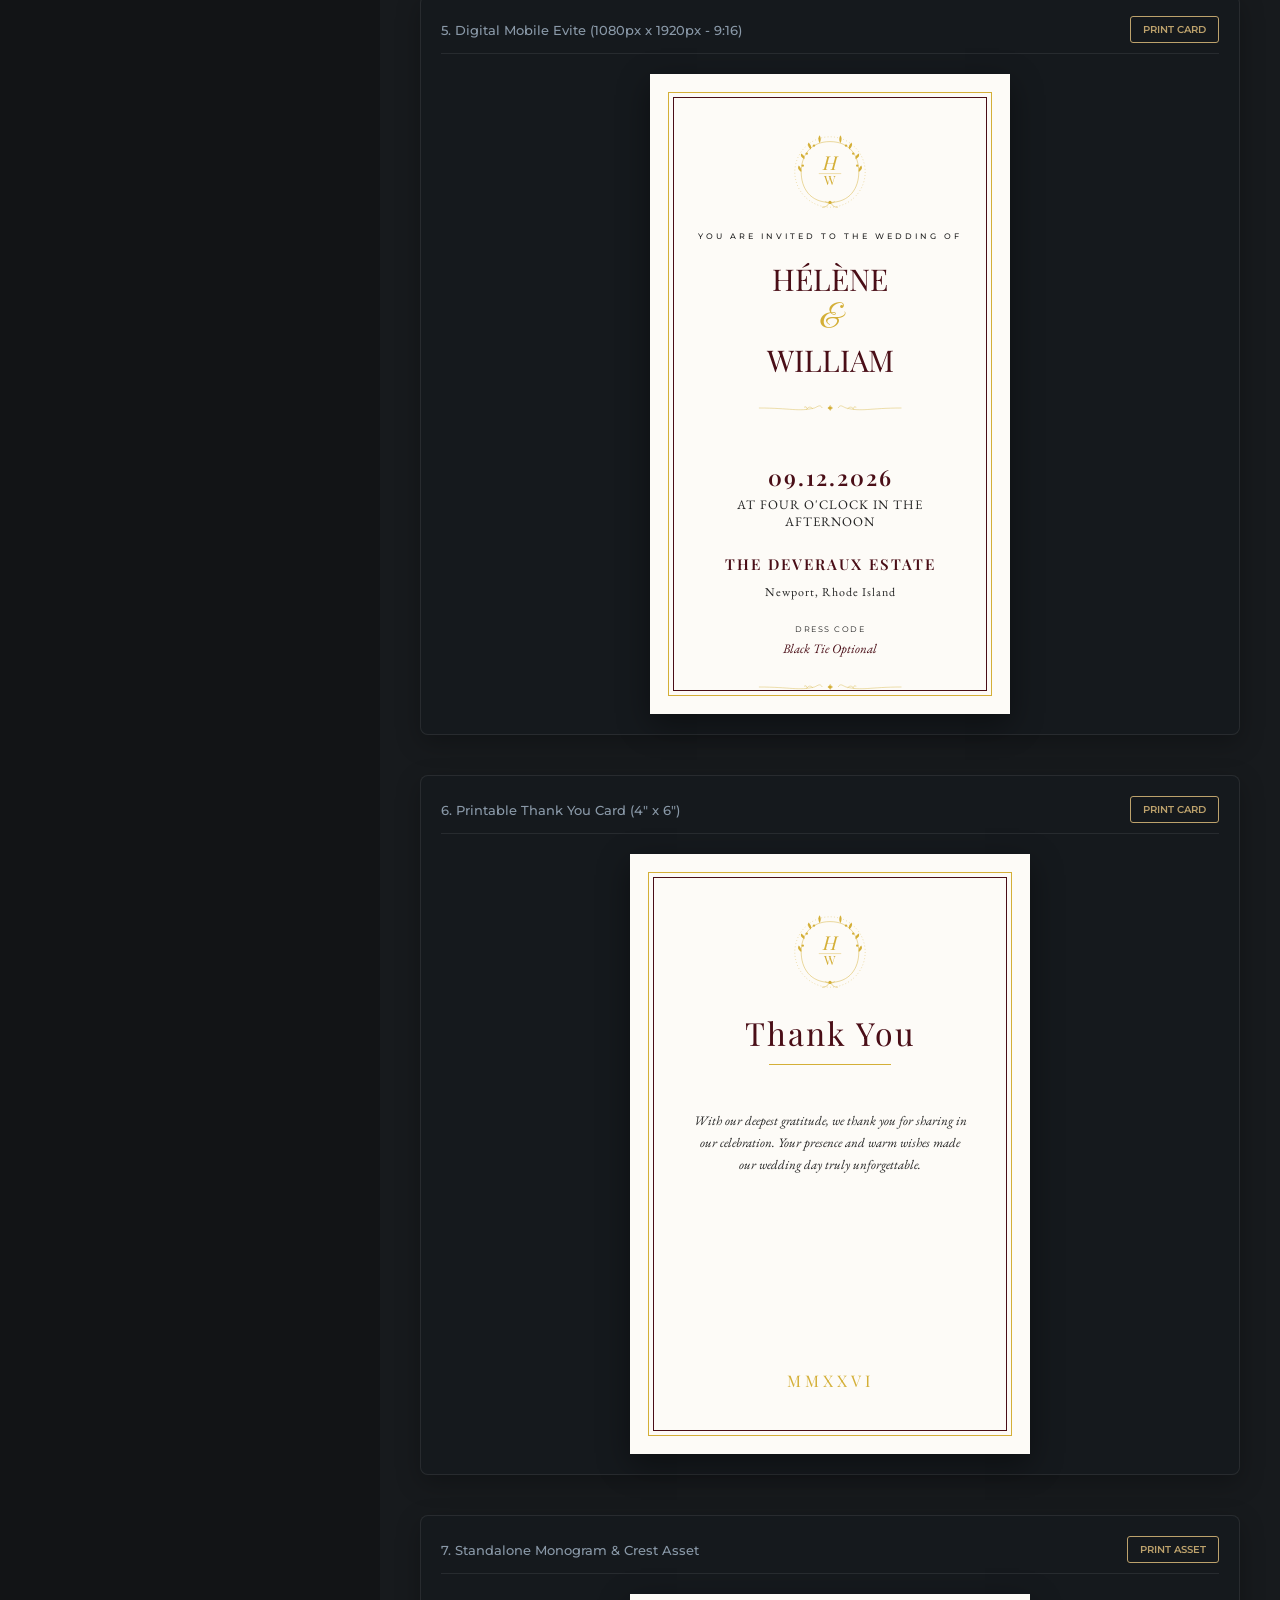
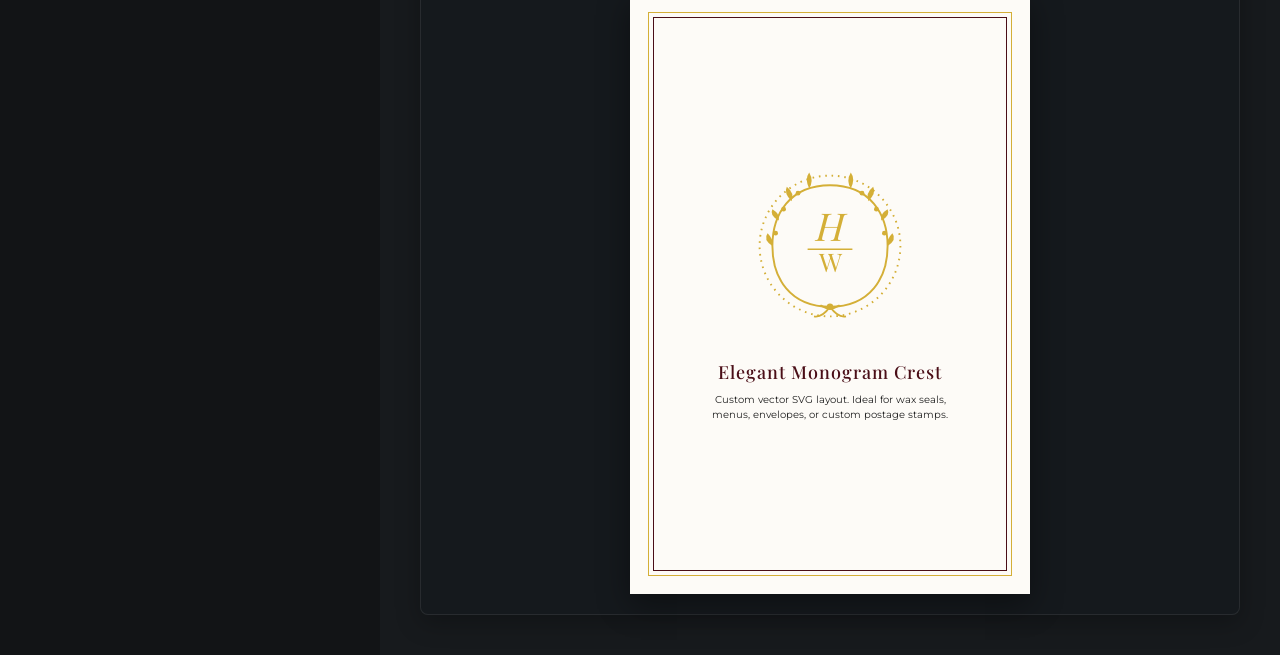
==== commit 017a58d2: "feat: add light mode workspace theme toggle for editor sidebar controls, persisting preference in lo" ====
--- a/index.html
+++ b/index.html
@@ -8,7 +8,7 @@
   <link rel="preconnect" href="https://fonts.googleapis.com">
   <link rel="preconnect" href="https://fonts.gstatic.com" crossorigin>
   <link href="https://fonts.googleapis.com/css2?family=Cormorant+Garamond:ital,wght@0,300;0,400;0,500;0,600;1,300;1,400;1,500&family=EB+Garamond:ital,wght@0,400;0,500;1,400&family=Montserrat:wght@200;300;400;500&family=Playfair+Display:ital,wght@0,400;0,600;0,700;1,400&family=Great+Vibes&display=swap" rel="stylesheet">
-  <link rel="stylesheet" href="style.css?v=8">
+  <link rel="stylesheet" href="style.css?v=10">
 </head>
 <body class="customizer-app">
 
@@ -18,16 +18,24 @@
     <!-- Sidebar Control Panel -->
     <aside class="sidebar-panel">
       <div class="sidebar-header">
-        <div class="brand-crest">
-          <svg viewBox="0 0 100 100" class="brand-crest-mini">
-            <circle cx="50" cy="50" r="40" stroke="currentColor" stroke-width="0.75" fill="none"/>
-            <text x="50" y="55" font-family="'Cormorant Garamond', serif" font-size="28" font-style="italic" text-anchor="middle" fill="currentColor">H</text>
-          </svg>
-        </div>
-        <div>
-          <h1>HÉLÈNE & CO.</h1>
-          <p class="subtitle">Wedding Suite Customizer</p>
-        </div>
+        <div style="display: flex; align-items: center; gap: 16px;">
+          <div class="brand-crest">
+            <svg viewBox="0 0 100 100" class="brand-crest-mini">
+              <circle cx="50" cy="50" r="40" stroke="currentColor" stroke-width="0.75" fill="none"/>
+              <text x="50" y="55" font-family="'Cormorant Garamond', serif" font-size="28" font-style="italic" text-anchor="middle" fill="currentColor">H</text>
+            </svg>
+          </div>
+          <div>
+            <h1>HÉLÈNE & CO.</h1>
+            <p class="subtitle">Wedding Suite Customizer</p>
+          </div>
+        </div>
+        <button type="button" id="ui-theme-toggle" class="ui-theme-toggle-btn" title="Toggle Light/Dark Editor Mode">
+          <!-- Sun Icon -->
+          <svg class="sun-icon" viewBox="0 0 24 24" fill="none" stroke="currentColor" stroke-width="2" stroke-linecap="round" stroke-linejoin="round" style="width: 18px; height: 18px;"><circle cx="12" cy="12" r="4"/><path d="M12 2v2M12 20v2M4.93 4.93l1.41 1.41M17.66 17.66l1.41 1.41M2 12h2M20 12h2M6.34 17.66l-1.41 1.41M19.07 4.93l-1.41 1.41"/></svg>
+          <!-- Moon Icon -->
+          <svg class="moon-icon" viewBox="0 0 24 24" fill="none" stroke="currentColor" stroke-width="2" stroke-linecap="round" stroke-linejoin="round" style="width: 18px; height: 18px; display: none;"><path d="M12 3a6 6 0 0 0 9 9 9 9 0 1 1-9-9Z"/></svg>
+        </button>
       </div>
 
       <!-- Controls Form -->
@@ -586,6 +594,6 @@
   </div>
 
   <!-- JavaScript logic -->
-  <script src="app.js?v=7"></script>
+  <script src="app.js?v=10"></script>
 </body>
 </html>
--- a/style.css
+++ b/style.css
@@ -19,6 +19,81 @@
   --ui-glass-border: rgba(255, 255, 255, 0.05);
 
   /* Theme 1: Old Money Cream (Default Variables for Cards) */
+}
+
+/* Light Mode Variables (Applied to body.ui-light-mode) */
+body.ui-light-mode {
+  --ui-bg: #F4F6F8;
+  --ui-sidebar-bg: rgba(255, 255, 255, 0.95);
+  --ui-border: rgba(0, 0, 0, 0.08);
+  --ui-text: #2D3748;
+  --ui-text-muted: #718096;
+  --ui-accent: #B2914F;
+  --ui-accent-hover: #9E7D3B;
+  --ui-glass-bg: rgba(0, 0, 0, 0.03);
+  --ui-glass-border: rgba(0, 0, 0, 0.06);
+}
+
+/* UI Theme Toggle Button styles */
+.ui-theme-toggle-btn {
+  background: var(--ui-glass-bg);
+  border: 1px solid var(--ui-glass-border);
+  color: var(--ui-text-muted);
+  width: 36px;
+  height: 36px;
+  border-radius: 50%;
+  display: flex;
+  align-items: center;
+  justify-content: center;
+  cursor: pointer;
+  transition: all 0.2s ease;
+  padding: 0;
+  flex-shrink: 0;
+}
+
+.ui-theme-toggle-btn:hover {
+  border-color: var(--ui-accent);
+  color: var(--ui-text);
+  background: rgba(189, 162, 108, 0.1);
+}
+
+body.ui-light-mode .ui-theme-toggle-btn .sun-icon {
+  display: none;
+}
+
+body.ui-light-mode .ui-theme-toggle-btn .moon-icon {
+  display: block;
+}
+
+body.ui-light-mode .text-input,
+body.ui-light-mode .text-area-input {
+  background: #ffffff;
+}
+
+body.ui-light-mode .theme-btn {
+  background: #ffffff;
+}
+
+body.ui-light-mode .theme-btn:hover {
+  border-color: var(--ui-border);
+  color: var(--ui-text);
+}
+
+body.ui-light-mode .theme-btn.active {
+  background: rgba(178, 145, 79, 0.1);
+  color: var(--ui-accent);
+  border-color: var(--ui-accent);
+}
+
+body.ui-light-mode .color-picker-input {
+  background: #ffffff;
+}
+
+body.ui-light-mode .sidebar-panel::-webkit-scrollbar-thumb {
+  background: rgba(0, 0, 0, 0.15);
+}
+
+:root {
   --card-bg: #FDFBF7;
   --card-primary: #4A0E17;  /* Deep Burgundy */
   --card-secondary: #222222;/* Muted Charcoal */
@@ -102,7 +177,7 @@
   font-size: 20px;
   font-weight: 500;
   letter-spacing: 2px;
-  color: #fff;
+  color: var(--ui-text);
 }
 
 .sidebar-header .subtitle {
@@ -160,7 +235,7 @@
   border: 1px solid var(--ui-border);
   border-radius: 4px;
   padding: 10px 12px;
-  color: #fff;
+  color: var(--ui-text);
   font-family: 'Montserrat', sans-serif;
   font-size: 13px;
   transition: all 0.2s ease;
@@ -211,13 +286,13 @@
 
 .theme-btn:hover {
   border-color: rgba(255, 255, 255, 0.2);
-  color: #fff;
+  color: var(--ui-text);
 }
 
 .theme-btn.active {
   border-color: var(--ui-accent);
   background: rgba(189, 162, 108, 0.12);
-  color: #fff;
+  color: var(--ui-text);
 }
 
 .color-preview {
@@ -269,14 +344,14 @@
   position: absolute;
   width: 30px;
   height: 30px;
-  background-color: var(--card-gold);
   pointer-events: none;
   z-index: 2;
+}
+
+.corner-ornament svg {
   display: none;
-  -webkit-mask-size: contain;
-  -webkit-mask-repeat: no-repeat;
-  mask-size: contain;
-  mask-repeat: no-repeat;
+  width: 100%;
+  height: 100%;
 }
 
 .corner-top-left {
@@ -303,10 +378,8 @@
 }
 
 /* 1. Flower Outline Border Style */
-body.border-style-flower .corner-ornament {
+body.border-style-flower .corner-ornament .svg-flower {
   display: block;
-  -webkit-mask-image: url('data:image/svg+xml;utf8,<svg viewBox="0 0 30 30" fill="none" xmlns="http://www.w3.org/2000/svg"><path d="M2,28 C2,16 16,2 28,2 M2,28 C2,22 10,14 20,10 M8,20 C14,20 20,14 20,8 M2,22 Q6,20 8,24 M22,2 Q20,6 24,8" stroke="black" stroke-width="1.2" stroke-linecap="round"/></svg>');
-  mask-image: url('data:image/svg+xml;utf8,<svg viewBox="0 0 30 30" fill="none" xmlns="http://www.w3.org/2000/svg"><path d="M2,28 C2,16 16,2 28,2 M2,28 C2,22 10,14 20,10 M8,20 C14,20 20,14 20,8 M2,22 Q6,20 8,24 M22,2 Q20,6 24,8" stroke="black" stroke-width="1.2" stroke-linecap="round"/></svg>');
 }
 
 body.border-style-flower .card-border-outer {
@@ -318,10 +391,8 @@
 }
 
 /* 2. Vintage Outline Border Style */
-body.border-style-vintage .corner-ornament {
+body.border-style-vintage .corner-ornament .svg-vintage {
   display: block;
-  -webkit-mask-image: url('data:image/svg+xml;utf8,<svg viewBox="0 0 30 30" fill="none" xmlns="http://www.w3.org/2000/svg"><path d="M2,28 L2,2 L28,2 M2,10 C10,10 10,2 10,2 M2,18 C18,18 18,2 18,2" stroke="black" stroke-width="1.2" stroke-linecap="round"/></svg>');
-  mask-image: url('data:image/svg+xml;utf8,<svg viewBox="0 0 30 30" fill="none" xmlns="http://www.w3.org/2000/svg"><path d="M2,28 L2,2 L28,2 M2,10 C10,10 10,2 10,2 M2,18 C18,18 18,2 18,2" stroke="black" stroke-width="1.2" stroke-linecap="round"/></svg>');
 }
 
 body.border-style-vintage .card-border-outer {
@@ -335,10 +406,8 @@
 }
 
 /* 3. Luxury Outline Border Style */
-body.border-style-luxury .corner-ornament {
+body.border-style-luxury .corner-ornament .svg-luxury {
   display: block;
-  -webkit-mask-image: url('data:image/svg+xml;utf8,<svg viewBox="0 0 30 30" fill="none" xmlns="http://www.w3.org/2000/svg"><path d="M2,28 L2,2 L28,2 M6,28 L6,6 L28,6 M10,28 L10,10 L28,10" stroke="black" stroke-width="1.2" stroke-linecap="round"/></svg>');
-  mask-image: url('data:image/svg+xml;utf8,<svg viewBox="0 0 30 30" fill="none" xmlns="http://www.w3.org/2000/svg"><path d="M2,28 L2,2 L28,2 M6,28 L6,6 L28,6 M10,28 L10,10 L28,10" stroke="black" stroke-width="1.2" stroke-linecap="round"/></svg>');
 }
 
 body.border-style-luxury .card-border-outer {
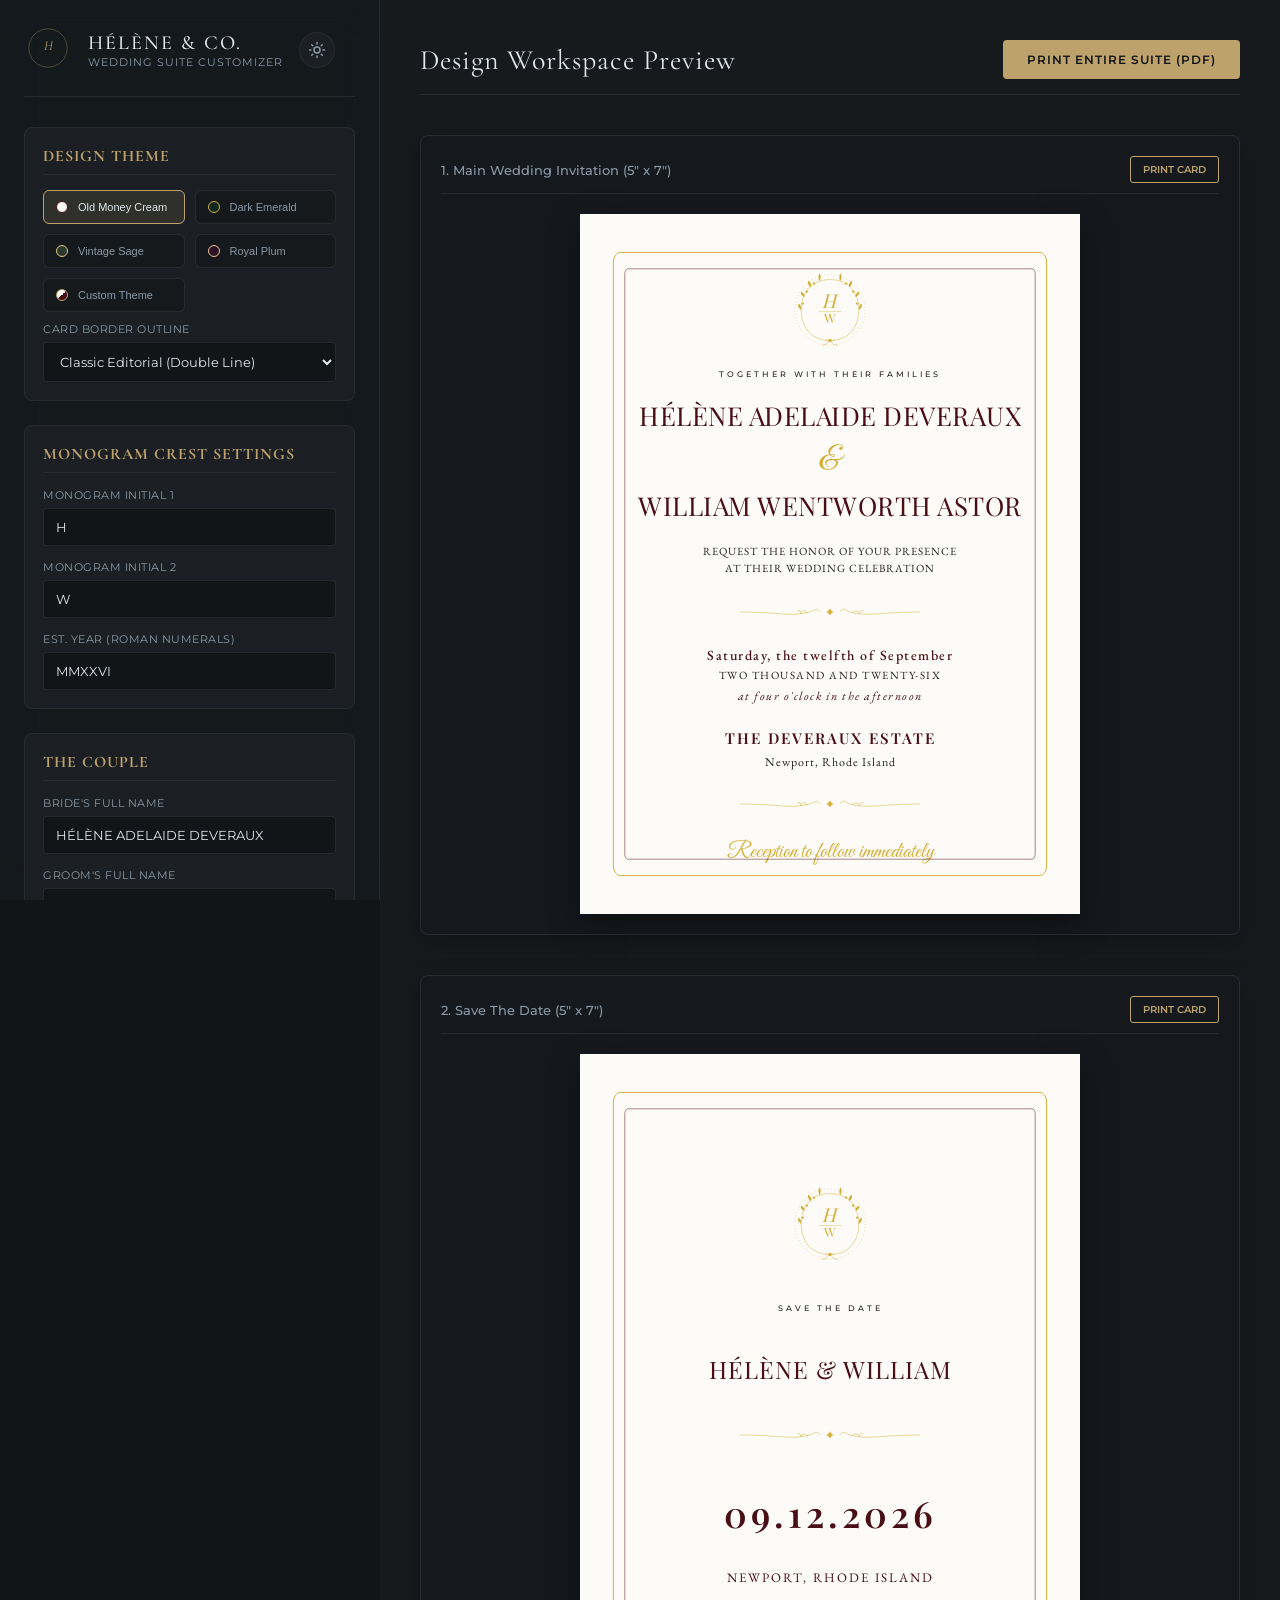
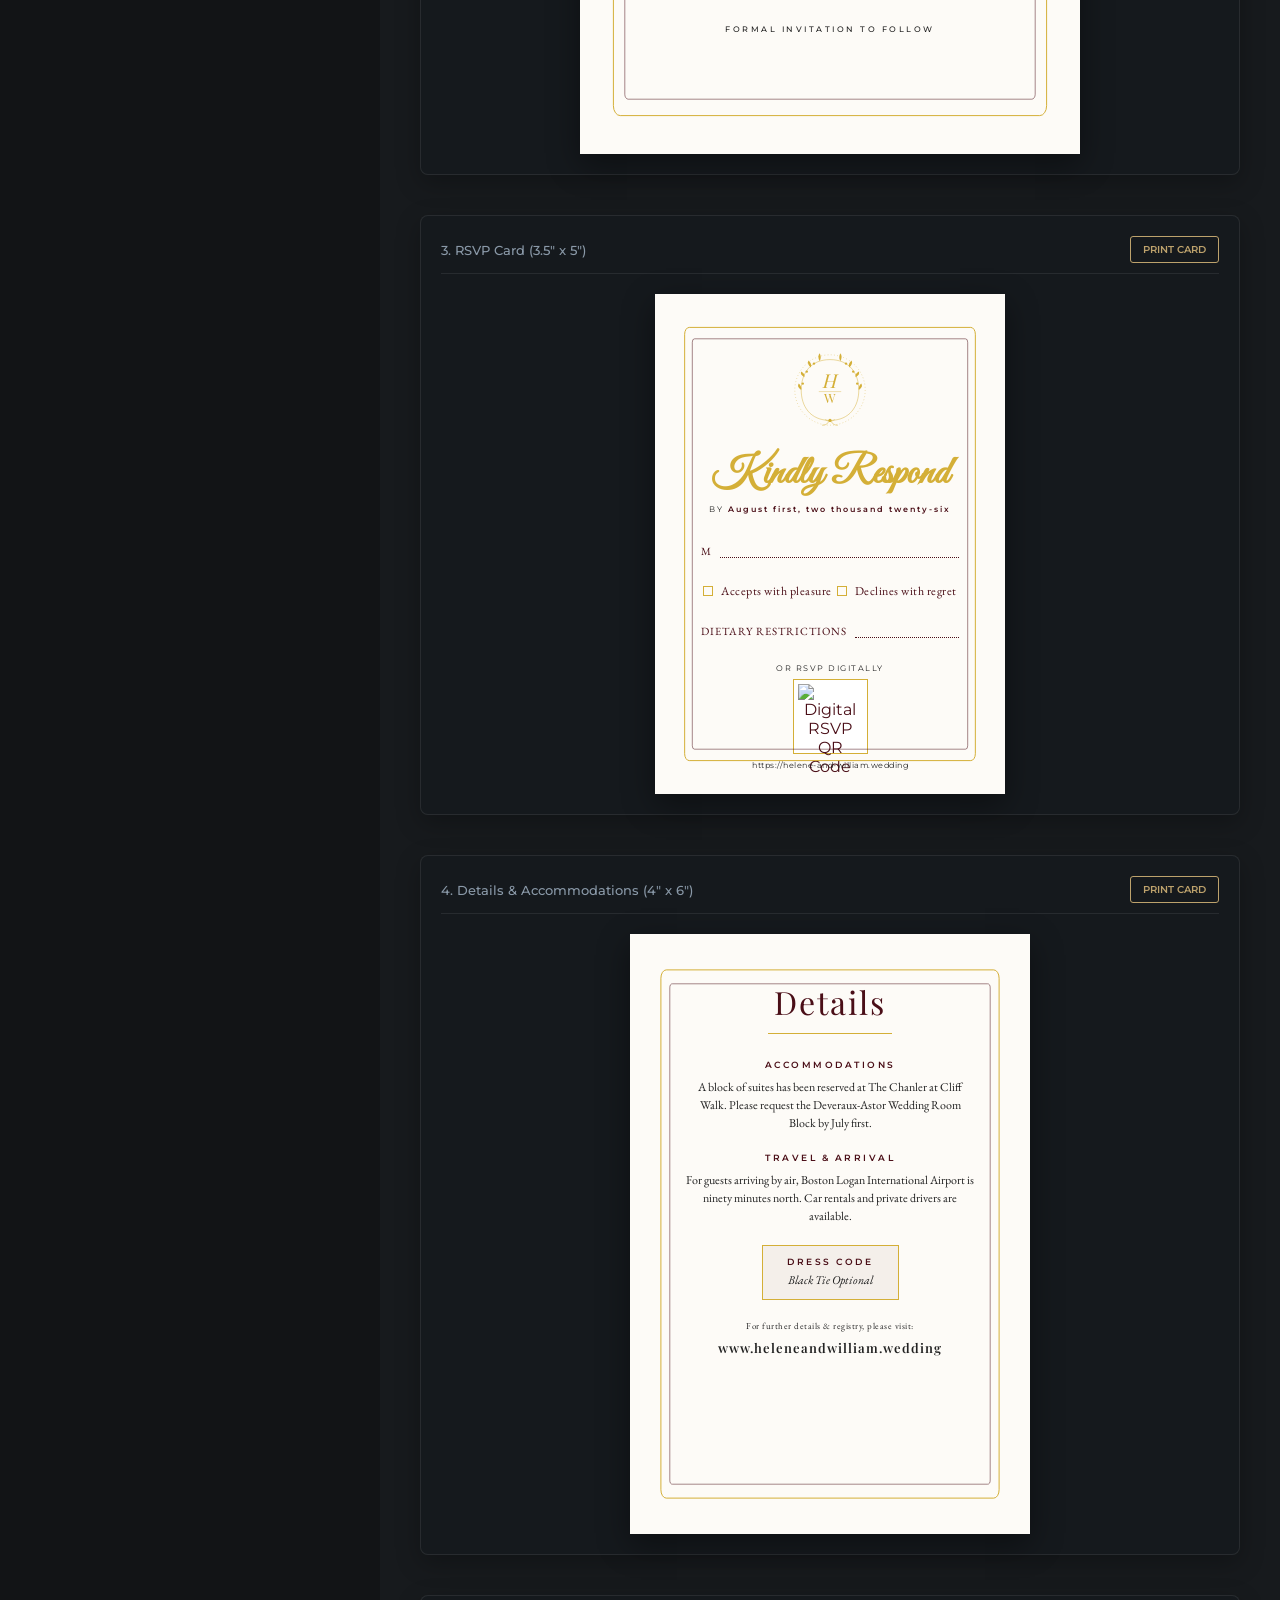
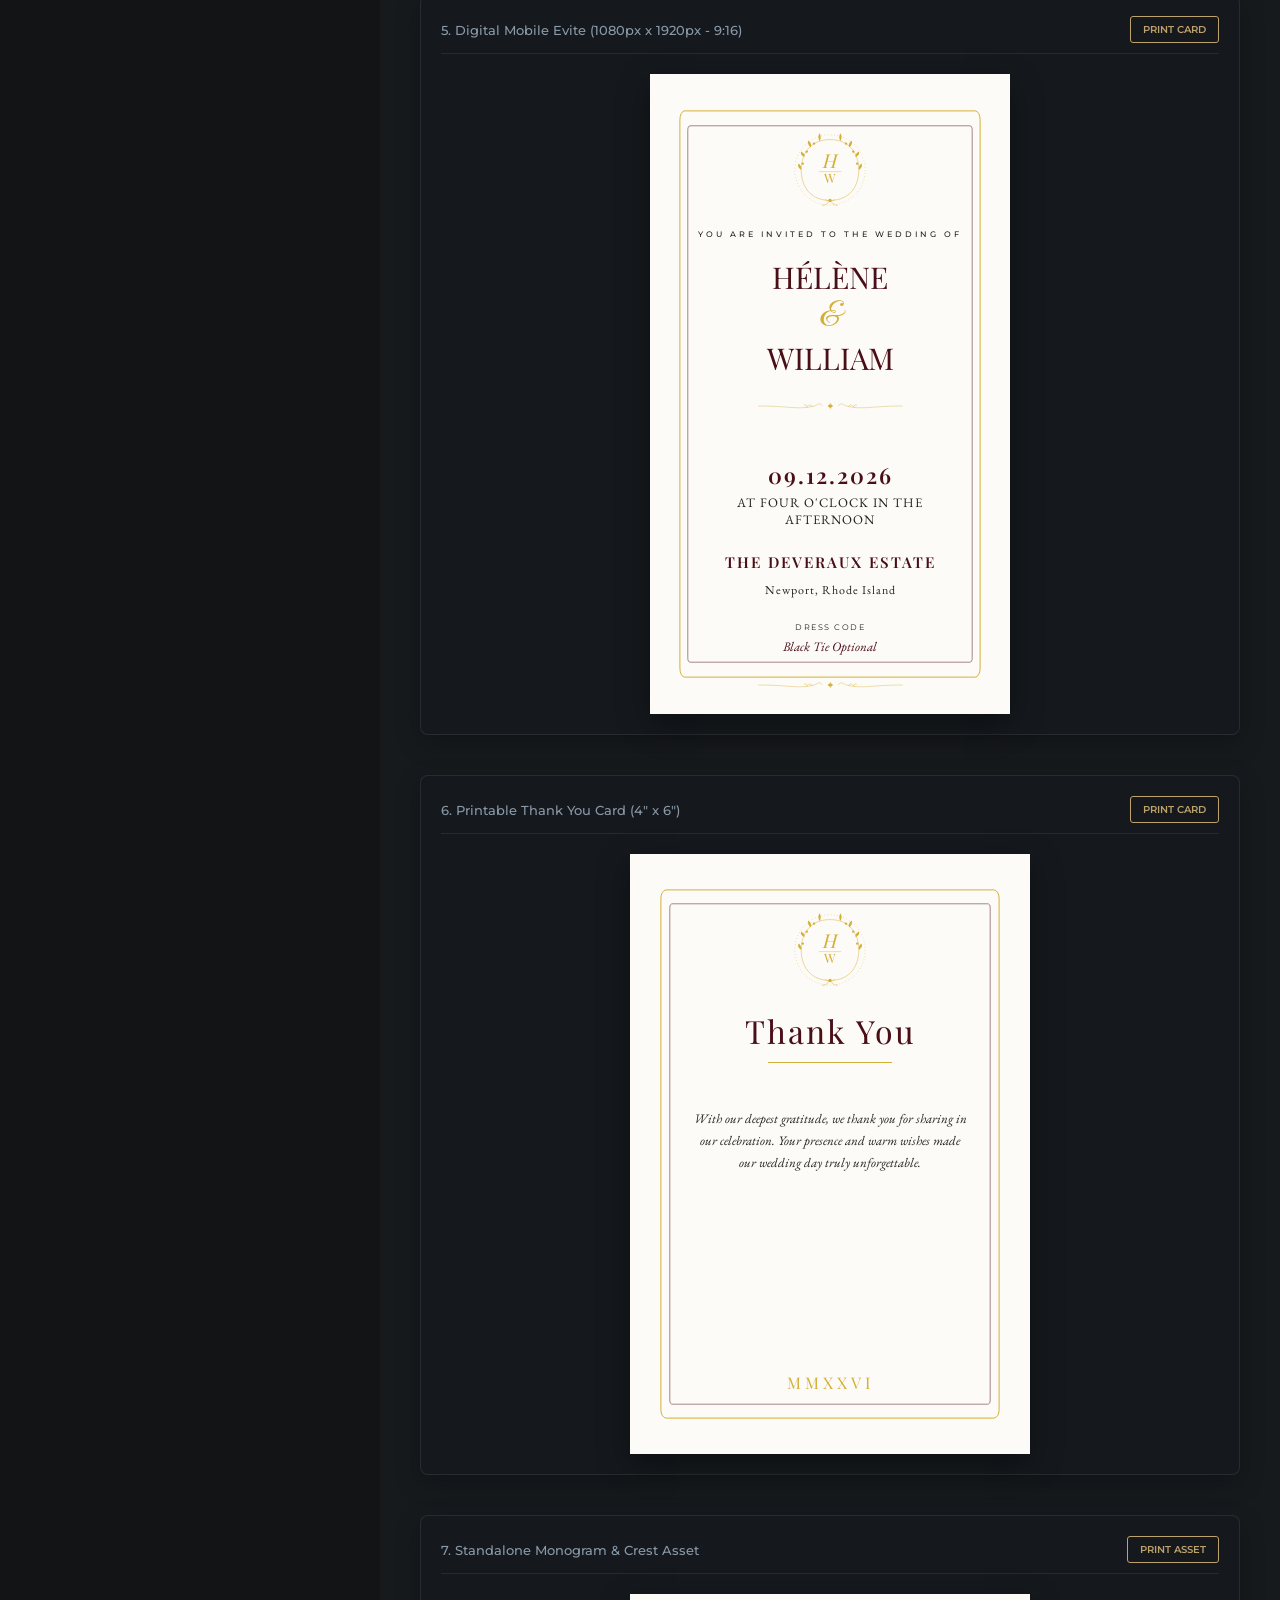
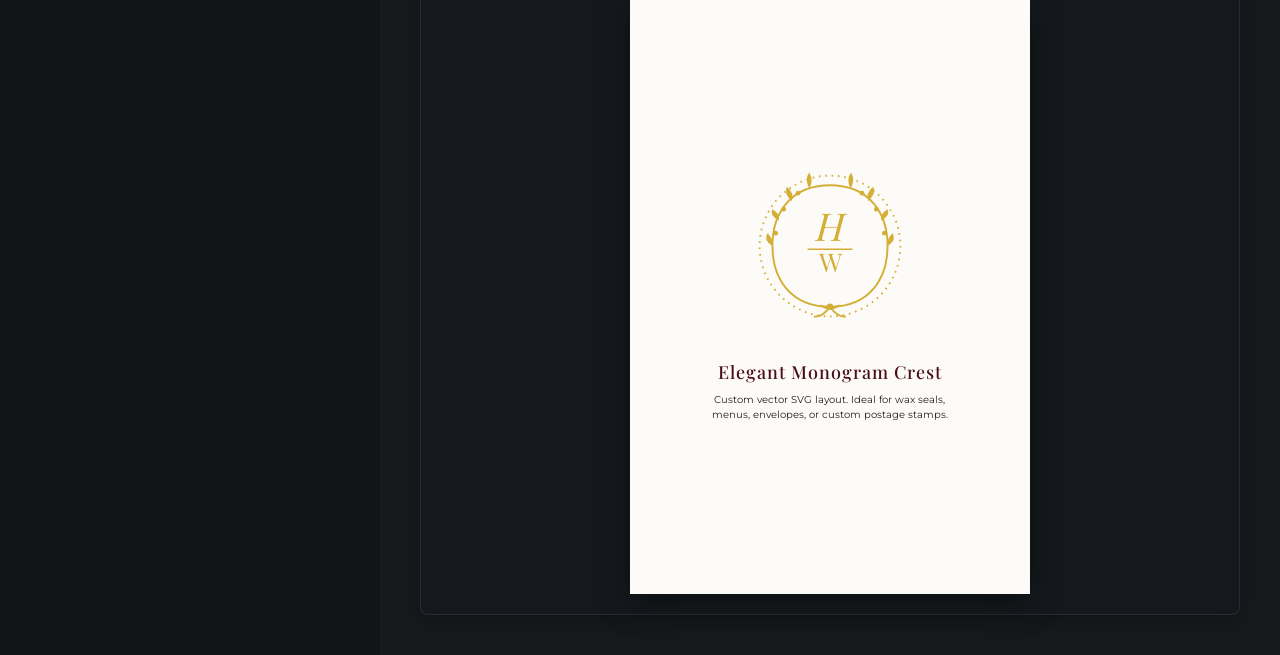
==== commit a965e33d: "feat: design 4 distinct full-card SVG frame outline overlays (classic double, climbing floral vine c" ====
--- a/index.html
+++ b/index.html
@@ -8,7 +8,7 @@
   <link rel="preconnect" href="https://fonts.googleapis.com">
   <link rel="preconnect" href="https://fonts.gstatic.com" crossorigin>
   <link href="https://fonts.googleapis.com/css2?family=Cormorant+Garamond:ital,wght@0,300;0,400;0,500;0,600;1,300;1,400;1,500&family=EB+Garamond:ital,wght@0,400;0,500;1,400&family=Montserrat:wght@200;300;400;500&family=Playfair+Display:ital,wght@0,400;0,600;0,700;1,400&family=Great+Vibes&display=swap" rel="stylesheet">
-  <link rel="stylesheet" href="style.css?v=10">
+  <link rel="stylesheet" href="style.css?v=11">
 </head>
 <body class="customizer-app">
 
@@ -260,11 +260,51 @@
           <div class="stationery-card invitation-card format-5x7" data-theme="cream">
             <div class="card-border-outer">
               <div class="card-border-inner">
-                <!-- Corner Ornaments for Border Styles -->
-                <div class="corner-ornament corner-top-left"></div>
-                <div class="corner-ornament corner-top-right"></div>
-                <div class="corner-ornament corner-bottom-left"></div>
-                <div class="corner-ornament corner-bottom-right"></div>
+                <!-- Card Border Outline Overlays -->
+                <div class="card-outline-overlay">
+                  <!-- Classic Editorial -->
+                  <svg class="card-outline-svg svg-classic" viewBox="0 0 100 100" preserveAspectRatio="none" fill="none" stroke="var(--card-gold)">
+                    <rect x="2.5" y="2.5" width="95" height="95" rx="1.5" vector-effect="non-scaling-stroke" stroke-width="1"/>
+                    <rect x="5" y="5" width="90" height="90" rx="0.75" vector-effect="non-scaling-stroke" stroke-width="0.5" stroke="var(--card-primary)"/>
+                  </svg>
+                  
+                  <!-- Flower Outline -->
+                  <div class="card-outline-flowers">
+                    <svg class="card-outline-svg svg-flower" viewBox="0 0 100 100" preserveAspectRatio="none" fill="none" stroke="var(--card-gold)">
+                      <rect x="5.5" y="5.5" width="89" height="89" rx="2" vector-effect="non-scaling-stroke" stroke-width="0.8"/>
+                    </svg>
+                    <svg class="flower-corner tl" viewBox="0 0 40 40" fill="none" stroke="var(--card-gold)" stroke-width="1" stroke-linecap="round"><path d="M 2,38 L 2,2 C 2,2 25,2 38,2" /><path d="M 2,20 Q 12,18 16,8" /><path d="M 2,12 C 6,8 8,8 6,14 C 4,14 4,12 2,12 Z" fill="var(--card-gold)"/><path d="M 20,2 Q 18,12 8,16" /><path d="M 12,2 C 8,6 8,8 14,6 C 14,4 12,2 12,2 Z" fill="var(--card-gold)"/><circle cx="12" cy="12" r="2" fill="var(--card-gold)"/><path d="M 12,12 C 9,9 15,9 12,12 C 15,15 9,15 12,12" stroke-width="0.5"/></svg>
+                    <svg class="flower-corner tr" viewBox="0 0 40 40" fill="none" stroke="var(--card-gold)" stroke-width="1" stroke-linecap="round"><path d="M 38,38 L 38,2 C 38,2 15,2 2,2" /><path d="M 38,20 Q 28,18 24,8" /><path d="M 38,12 C 34,8 32,8 34,14 C 36,14 36,12 38,12 Z" fill="var(--card-gold)"/><path d="M 20,2 Q 22,12 32,16" /><path d="M 28,2 C 32,6 32,8 26,6 C 26,4 28,2 28,2 Z" fill="var(--card-gold)"/><circle cx="28" cy="12" r="2" fill="var(--card-gold)"/></svg>
+                    <svg class="flower-corner bl" viewBox="0 0 40 40" fill="none" stroke="var(--card-gold)" stroke-width="1" stroke-linecap="round"><path d="M 2,2 L 2,38 C 2,38 25,38 38,38" /><path d="M 2,20 Q 12,22 16,32" /><path d="M 2,28 C 6,32 8,32 6,26 C 4,26 4,28 2,28 Z" fill="var(--card-gold)"/><path d="M 20,38 Q 18,28 8,24" /><path d="M 12,38 C 8,34 8,32 14,34 C 14,36 12,38 12,38 Z" fill="var(--card-gold)"/><circle cx="12" cy="28" r="2" fill="var(--card-gold)"/></svg>
+                    <svg class="flower-corner br" viewBox="0 0 40 40" fill="none" stroke="var(--card-gold)" stroke-width="1" stroke-linecap="round"><path d="M 38,2 L 38,38 C 38,38 15,38 2,38" /><path d="M 38,20 Q 28,22 24,32" /><path d="M 38,28 C 34,32 32,32 34,26 C 36,26 36,28 38,28 Z" fill="var(--card-gold)"/><path d="M 20,38 Q 22,28 32,24" /><path d="M 28,38 C 32,34 32,32 26,34 C 26,36 28,38 28,38 Z" fill="var(--card-gold)"/><circle cx="28" cy="28" r="2" fill="var(--card-gold)"/></svg>
+                    <svg class="flower-edge top-edge" viewBox="0 0 40 20" fill="none" stroke="var(--card-gold)" stroke-width="1" stroke-linecap="round"><path d="M 2,10 L 38,10" /><path d="M 14,10 C 12,6 8,6 10,10" fill="var(--card-gold)"/><path d="M 26,10 C 28,6 32,6 30,10" fill="var(--card-gold)"/><circle cx="20" cy="10" r="1.5" fill="var(--card-gold)"/></svg>
+                    <svg class="flower-edge bottom-edge" viewBox="0 0 40 20" fill="none" stroke="var(--card-gold)" stroke-width="1" stroke-linecap="round"><path d="M 2,10 L 38,10" /><path d="M 14,10 C 12,14 8,14 10,10" fill="var(--card-gold)"/><path d="M 26,10 C 28,14 32,14 30,10" fill="var(--card-gold)"/><circle cx="20" cy="10" r="1.5" fill="var(--card-gold)"/></svg>
+                  </div>
+                  
+                  <!-- Vintage Outline -->
+                  <div class="card-outline-vintage">
+                    <svg class="card-outline-svg svg-vintage" viewBox="0 0 100 100" preserveAspectRatio="none" fill="none" stroke="var(--card-gold)">
+                      <rect x="4" y="4" width="92" height="92" rx="3" vector-effect="non-scaling-stroke" stroke-width="1"/>
+                      <rect x="6.5" y="6.5" width="87" height="87" rx="1.5" vector-effect="non-scaling-stroke" stroke-width="0.5" stroke="var(--card-primary)"/>
+                    </svg>
+                    <svg class="vintage-corner tl" viewBox="0 0 30 30" fill="none" stroke="var(--card-gold)" stroke-width="1" stroke-linecap="round"><path d="M 2,28 L 2,2 L 28,2 M 2,10 C 10,10 10,2 10,2 M 2,18 C 18,18 18,2 18,2" /><circle cx="10" cy="10" r="1" fill="var(--card-gold)"/></svg>
+                    <svg class="vintage-corner tr" viewBox="0 0 30 30" fill="none" stroke="var(--card-gold)" stroke-width="1" stroke-linecap="round"><path d="M 28,28 L 28,2 L 2,2 M 28,10 C 20,10 20,2 20,2 M 28,18 C 12,18 12,2 12,2" /><circle cx="20" cy="10" r="1" fill="var(--card-gold)"/></svg>
+                    <svg class="vintage-corner bl" viewBox="0 0 30 30" fill="none" stroke="var(--card-gold)" stroke-width="1" stroke-linecap="round"><path d="M 2,2 L 2,28 C 2,28 25,28 28,28 M 2,20 C 10,20 10,28 10,28 M 2,12 C 18,12 18,28 18,28" /><circle cx="10" cy="20" r="1" fill="var(--card-gold)"/></svg>
+                    <svg class="vintage-corner br" viewBox="0 0 30 30" fill="none" stroke="var(--card-gold)" stroke-width="1" stroke-linecap="round"><path d="M 28,2 L 28,28 C 28,28 5,28 2,28 M 28,20 C 20,20 20,28 20,28 M 28,12 C 12,12 12,28 12,28" /><circle cx="20" cy="20" r="1" fill="var(--card-gold)"/></svg>
+                  </div>
+                  
+                  <!-- Luxury Outline -->
+                  <div class="card-outline-luxury">
+                    <svg class="card-outline-svg svg-luxury" viewBox="0 0 100 100" preserveAspectRatio="none" fill="none" stroke="var(--card-gold)">
+                      <rect x="3" y="3" width="94" height="94" vector-effect="non-scaling-stroke" stroke-width="1.2"/>
+                      <rect x="5.5" y="5.5" width="89" height="89" vector-effect="non-scaling-stroke" stroke-width="0.6" stroke="var(--card-primary)"/>
+                    </svg>
+                    <svg class="luxury-corner tl" viewBox="0 0 30 30" fill="none" stroke="var(--card-gold)" stroke-width="1"><path d="M 2,28 L 2,2 L 28,2 M 6,28 L 6,6 L 28,6 M 10,28 L 10,10 L 28,10" /></svg>
+                    <svg class="luxury-corner tr" viewBox="0 0 30 30" fill="none" stroke="var(--card-gold)" stroke-width="1"><path d="M 28,28 L 28,2 L 2,2 M 24,28 L 24,6 L 2,6 M 20,28 L 20,10 L 2,10" /></svg>
+                    <svg class="luxury-corner bl" viewBox="0 0 30 30" fill="none" stroke="var(--card-gold)" stroke-width="1"><path d="M 2,2 L 2,28 L 28,28 M 6,2 L 6,24 L 28,24 M 10,2 L 10,20 L 28,20" /></svg>
+                    <svg class="luxury-corner br" viewBox="0 0 30 30" fill="none" stroke="var(--card-gold)" stroke-width="1"><path d="M 28,2 L 28,28 L 2,28 M 24,2 L 24,24 L 2,24 M 20,2 L 20,20 L 2,20" /></svg>
+                  </div>
+                </div>
                 <!-- Crest Monogram -->
                 <div class="crest-container">
                   <!-- Custom Monogram SVG inserted dynamically -->
@@ -332,11 +372,51 @@
           <div class="stationery-card save-the-date-card format-5x7" data-theme="cream">
             <div class="card-border-outer">
               <div class="card-border-inner">
-                <!-- Corner Ornaments for Border Styles -->
-                <div class="corner-ornament corner-top-left"></div>
-                <div class="corner-ornament corner-top-right"></div>
-                <div class="corner-ornament corner-bottom-left"></div>
-                <div class="corner-ornament corner-bottom-right"></div>
+                <!-- Card Border Outline Overlays -->
+                <div class="card-outline-overlay">
+                  <!-- Classic Editorial -->
+                  <svg class="card-outline-svg svg-classic" viewBox="0 0 100 100" preserveAspectRatio="none" fill="none" stroke="var(--card-gold)">
+                    <rect x="2.5" y="2.5" width="95" height="95" rx="1.5" vector-effect="non-scaling-stroke" stroke-width="1"/>
+                    <rect x="5" y="5" width="90" height="90" rx="0.75" vector-effect="non-scaling-stroke" stroke-width="0.5" stroke="var(--card-primary)"/>
+                  </svg>
+                  
+                  <!-- Flower Outline -->
+                  <div class="card-outline-flowers">
+                    <svg class="card-outline-svg svg-flower" viewBox="0 0 100 100" preserveAspectRatio="none" fill="none" stroke="var(--card-gold)">
+                      <rect x="5.5" y="5.5" width="89" height="89" rx="2" vector-effect="non-scaling-stroke" stroke-width="0.8"/>
+                    </svg>
+                    <svg class="flower-corner tl" viewBox="0 0 40 40" fill="none" stroke="var(--card-gold)" stroke-width="1" stroke-linecap="round"><path d="M 2,38 L 2,2 C 2,2 25,2 38,2" /><path d="M 2,20 Q 12,18 16,8" /><path d="M 2,12 C 6,8 8,8 6,14 C 4,14 4,12 2,12 Z" fill="var(--card-gold)"/><path d="M 20,2 Q 18,12 8,16" /><path d="M 12,2 C 8,6 8,8 14,6 C 14,4 12,2 12,2 Z" fill="var(--card-gold)"/><circle cx="12" cy="12" r="2" fill="var(--card-gold)"/><path d="M 12,12 C 9,9 15,9 12,12 C 15,15 9,15 12,12" stroke-width="0.5"/></svg>
+                    <svg class="flower-corner tr" viewBox="0 0 40 40" fill="none" stroke="var(--card-gold)" stroke-width="1" stroke-linecap="round"><path d="M 38,38 L 38,2 C 38,2 15,2 2,2" /><path d="M 38,20 Q 28,18 24,8" /><path d="M 38,12 C 34,8 32,8 34,14 C 36,14 36,12 38,12 Z" fill="var(--card-gold)"/><path d="M 20,2 Q 22,12 32,16" /><path d="M 28,2 C 32,6 32,8 26,6 C 26,4 28,2 28,2 Z" fill="var(--card-gold)"/><circle cx="28" cy="12" r="2" fill="var(--card-gold)"/></svg>
+                    <svg class="flower-corner bl" viewBox="0 0 40 40" fill="none" stroke="var(--card-gold)" stroke-width="1" stroke-linecap="round"><path d="M 2,2 L 2,38 C 2,38 25,38 38,38" /><path d="M 2,20 Q 12,22 16,32" /><path d="M 2,28 C 6,32 8,32 6,26 C 4,26 4,28 2,28 Z" fill="var(--card-gold)"/><path d="M 20,38 Q 18,28 8,24" /><path d="M 12,38 C 8,34 8,32 14,34 C 14,36 12,38 12,38 Z" fill="var(--card-gold)"/><circle cx="12" cy="28" r="2" fill="var(--card-gold)"/></svg>
+                    <svg class="flower-corner br" viewBox="0 0 40 40" fill="none" stroke="var(--card-gold)" stroke-width="1" stroke-linecap="round"><path d="M 38,2 L 38,38 C 38,38 15,38 2,38" /><path d="M 38,20 Q 28,22 24,32" /><path d="M 38,28 C 34,32 32,32 34,26 C 36,26 36,28 38,28 Z" fill="var(--card-gold)"/><path d="M 20,38 Q 22,28 32,24" /><path d="M 28,38 C 32,34 32,32 26,34 C 26,36 28,38 28,38 Z" fill="var(--card-gold)"/><circle cx="28" cy="28" r="2" fill="var(--card-gold)"/></svg>
+                    <svg class="flower-edge top-edge" viewBox="0 0 40 20" fill="none" stroke="var(--card-gold)" stroke-width="1" stroke-linecap="round"><path d="M 2,10 L 38,10" /><path d="M 14,10 C 12,6 8,6 10,10" fill="var(--card-gold)"/><path d="M 26,10 C 28,6 32,6 30,10" fill="var(--card-gold)"/><circle cx="20" cy="10" r="1.5" fill="var(--card-gold)"/></svg>
+                    <svg class="flower-edge bottom-edge" viewBox="0 0 40 20" fill="none" stroke="var(--card-gold)" stroke-width="1" stroke-linecap="round"><path d="M 2,10 L 38,10" /><path d="M 14,10 C 12,14 8,14 10,10" fill="var(--card-gold)"/><path d="M 26,10 C 28,14 32,14 30,10" fill="var(--card-gold)"/><circle cx="20" cy="10" r="1.5" fill="var(--card-gold)"/></svg>
+                  </div>
+                  
+                  <!-- Vintage Outline -->
+                  <div class="card-outline-vintage">
+                    <svg class="card-outline-svg svg-vintage" viewBox="0 0 100 100" preserveAspectRatio="none" fill="none" stroke="var(--card-gold)">
+                      <rect x="4" y="4" width="92" height="92" rx="3" vector-effect="non-scaling-stroke" stroke-width="1"/>
+                      <rect x="6.5" y="6.5" width="87" height="87" rx="1.5" vector-effect="non-scaling-stroke" stroke-width="0.5" stroke="var(--card-primary)"/>
+                    </svg>
+                    <svg class="vintage-corner tl" viewBox="0 0 30 30" fill="none" stroke="var(--card-gold)" stroke-width="1" stroke-linecap="round"><path d="M 2,28 L 2,2 L 28,2 M 2,10 C 10,10 10,2 10,2 M 2,18 C 18,18 18,2 18,2" /><circle cx="10" cy="10" r="1" fill="var(--card-gold)"/></svg>
+                    <svg class="vintage-corner tr" viewBox="0 0 30 30" fill="none" stroke="var(--card-gold)" stroke-width="1" stroke-linecap="round"><path d="M 28,28 L 28,2 L 2,2 M 28,10 C 20,10 20,2 20,2 M 28,18 C 12,18 12,2 12,2" /><circle cx="20" cy="10" r="1" fill="var(--card-gold)"/></svg>
+                    <svg class="vintage-corner bl" viewBox="0 0 30 30" fill="none" stroke="var(--card-gold)" stroke-width="1" stroke-linecap="round"><path d="M 2,2 L 2,28 C 2,28 25,28 28,28 M 2,20 C 10,20 10,28 10,28 M 2,12 C 18,12 18,28 18,28" /><circle cx="10" cy="20" r="1" fill="var(--card-gold)"/></svg>
+                    <svg class="vintage-corner br" viewBox="0 0 30 30" fill="none" stroke="var(--card-gold)" stroke-width="1" stroke-linecap="round"><path d="M 28,2 L 28,28 C 28,28 5,28 2,28 M 28,20 C 20,20 20,28 20,28 M 28,12 C 12,12 12,28 12,28" /><circle cx="20" cy="20" r="1" fill="var(--card-gold)"/></svg>
+                  </div>
+                  
+                  <!-- Luxury Outline -->
+                  <div class="card-outline-luxury">
+                    <svg class="card-outline-svg svg-luxury" viewBox="0 0 100 100" preserveAspectRatio="none" fill="none" stroke="var(--card-gold)">
+                      <rect x="3" y="3" width="94" height="94" vector-effect="non-scaling-stroke" stroke-width="1.2"/>
+                      <rect x="5.5" y="5.5" width="89" height="89" vector-effect="non-scaling-stroke" stroke-width="0.6" stroke="var(--card-primary)"/>
+                    </svg>
+                    <svg class="luxury-corner tl" viewBox="0 0 30 30" fill="none" stroke="var(--card-gold)" stroke-width="1"><path d="M 2,28 L 2,2 L 28,2 M 6,28 L 6,6 L 28,6 M 10,28 L 10,10 L 28,10" /></svg>
+                    <svg class="luxury-corner tr" viewBox="0 0 30 30" fill="none" stroke="var(--card-gold)" stroke-width="1"><path d="M 28,28 L 28,2 L 2,2 M 24,28 L 24,6 L 2,6 M 20,28 L 20,10 L 2,10" /></svg>
+                    <svg class="luxury-corner bl" viewBox="0 0 30 30" fill="none" stroke="var(--card-gold)" stroke-width="1"><path d="M 2,2 L 2,28 L 28,28 M 6,2 L 6,24 L 28,24 M 10,2 L 10,20 L 28,20" /></svg>
+                    <svg class="luxury-corner br" viewBox="0 0 30 30" fill="none" stroke="var(--card-gold)" stroke-width="1"><path d="M 28,2 L 28,28 L 2,28 M 24,2 L 24,24 L 2,24 M 20,2 L 20,20 L 2,20" /></svg>
+                  </div>
+                </div>
                 <div class="crest-container"></div>
                 
                 <p class="section-title tracking-wide">SAVE THE DATE</p>
@@ -377,11 +457,51 @@
           <div class="stationery-card rsvp-card format-35x5" data-theme="cream">
             <div class="card-border-outer">
               <div class="card-border-inner">
-                <!-- Corner Ornaments for Border Styles -->
-                <div class="corner-ornament corner-top-left"></div>
-                <div class="corner-ornament corner-top-right"></div>
-                <div class="corner-ornament corner-bottom-left"></div>
-                <div class="corner-ornament corner-bottom-right"></div>
+                <!-- Card Border Outline Overlays -->
+                <div class="card-outline-overlay">
+                  <!-- Classic Editorial -->
+                  <svg class="card-outline-svg svg-classic" viewBox="0 0 100 100" preserveAspectRatio="none" fill="none" stroke="var(--card-gold)">
+                    <rect x="2.5" y="2.5" width="95" height="95" rx="1.5" vector-effect="non-scaling-stroke" stroke-width="1"/>
+                    <rect x="5" y="5" width="90" height="90" rx="0.75" vector-effect="non-scaling-stroke" stroke-width="0.5" stroke="var(--card-primary)"/>
+                  </svg>
+                  
+                  <!-- Flower Outline -->
+                  <div class="card-outline-flowers">
+                    <svg class="card-outline-svg svg-flower" viewBox="0 0 100 100" preserveAspectRatio="none" fill="none" stroke="var(--card-gold)">
+                      <rect x="5.5" y="5.5" width="89" height="89" rx="2" vector-effect="non-scaling-stroke" stroke-width="0.8"/>
+                    </svg>
+                    <svg class="flower-corner tl" viewBox="0 0 40 40" fill="none" stroke="var(--card-gold)" stroke-width="1" stroke-linecap="round"><path d="M 2,38 L 2,2 C 2,2 25,2 38,2" /><path d="M 2,20 Q 12,18 16,8" /><path d="M 2,12 C 6,8 8,8 6,14 C 4,14 4,12 2,12 Z" fill="var(--card-gold)"/><path d="M 20,2 Q 18,12 8,16" /><path d="M 12,2 C 8,6 8,8 14,6 C 14,4 12,2 12,2 Z" fill="var(--card-gold)"/><circle cx="12" cy="12" r="2" fill="var(--card-gold)"/><path d="M 12,12 C 9,9 15,9 12,12 C 15,15 9,15 12,12" stroke-width="0.5"/></svg>
+                    <svg class="flower-corner tr" viewBox="0 0 40 40" fill="none" stroke="var(--card-gold)" stroke-width="1" stroke-linecap="round"><path d="M 38,38 L 38,2 C 38,2 15,2 2,2" /><path d="M 38,20 Q 28,18 24,8" /><path d="M 38,12 C 34,8 32,8 34,14 C 36,14 36,12 38,12 Z" fill="var(--card-gold)"/><path d="M 20,2 Q 22,12 32,16" /><path d="M 28,2 C 32,6 32,8 26,6 C 26,4 28,2 28,2 Z" fill="var(--card-gold)"/><circle cx="28" cy="12" r="2" fill="var(--card-gold)"/></svg>
+                    <svg class="flower-corner bl" viewBox="0 0 40 40" fill="none" stroke="var(--card-gold)" stroke-width="1" stroke-linecap="round"><path d="M 2,2 L 2,38 C 2,38 25,38 38,38" /><path d="M 2,20 Q 12,22 16,32" /><path d="M 2,28 C 6,32 8,32 6,26 C 4,26 4,28 2,28 Z" fill="var(--card-gold)"/><path d="M 20,38 Q 18,28 8,24" /><path d="M 12,38 C 8,34 8,32 14,34 C 14,36 12,38 12,38 Z" fill="var(--card-gold)"/><circle cx="12" cy="28" r="2" fill="var(--card-gold)"/></svg>
+                    <svg class="flower-corner br" viewBox="0 0 40 40" fill="none" stroke="var(--card-gold)" stroke-width="1" stroke-linecap="round"><path d="M 38,2 L 38,38 C 38,38 15,38 2,38" /><path d="M 38,20 Q 28,22 24,32" /><path d="M 38,28 C 34,32 32,32 34,26 C 36,26 36,28 38,28 Z" fill="var(--card-gold)"/><path d="M 20,38 Q 22,28 32,24" /><path d="M 28,38 C 32,34 32,32 26,34 C 26,36 28,38 28,38 Z" fill="var(--card-gold)"/><circle cx="28" cy="28" r="2" fill="var(--card-gold)"/></svg>
+                    <svg class="flower-edge top-edge" viewBox="0 0 40 20" fill="none" stroke="var(--card-gold)" stroke-width="1" stroke-linecap="round"><path d="M 2,10 L 38,10" /><path d="M 14,10 C 12,6 8,6 10,10" fill="var(--card-gold)"/><path d="M 26,10 C 28,6 32,6 30,10" fill="var(--card-gold)"/><circle cx="20" cy="10" r="1.5" fill="var(--card-gold)"/></svg>
+                    <svg class="flower-edge bottom-edge" viewBox="0 0 40 20" fill="none" stroke="var(--card-gold)" stroke-width="1" stroke-linecap="round"><path d="M 2,10 L 38,10" /><path d="M 14,10 C 12,14 8,14 10,10" fill="var(--card-gold)"/><path d="M 26,10 C 28,14 32,14 30,10" fill="var(--card-gold)"/><circle cx="20" cy="10" r="1.5" fill="var(--card-gold)"/></svg>
+                  </div>
+                  
+                  <!-- Vintage Outline -->
+                  <div class="card-outline-vintage">
+                    <svg class="card-outline-svg svg-vintage" viewBox="0 0 100 100" preserveAspectRatio="none" fill="none" stroke="var(--card-gold)">
+                      <rect x="4" y="4" width="92" height="92" rx="3" vector-effect="non-scaling-stroke" stroke-width="1"/>
+                      <rect x="6.5" y="6.5" width="87" height="87" rx="1.5" vector-effect="non-scaling-stroke" stroke-width="0.5" stroke="var(--card-primary)"/>
+                    </svg>
+                    <svg class="vintage-corner tl" viewBox="0 0 30 30" fill="none" stroke="var(--card-gold)" stroke-width="1" stroke-linecap="round"><path d="M 2,28 L 2,2 L 28,2 M 2,10 C 10,10 10,2 10,2 M 2,18 C 18,18 18,2 18,2" /><circle cx="10" cy="10" r="1" fill="var(--card-gold)"/></svg>
+                    <svg class="vintage-corner tr" viewBox="0 0 30 30" fill="none" stroke="var(--card-gold)" stroke-width="1" stroke-linecap="round"><path d="M 28,28 L 28,2 L 2,2 M 28,10 C 20,10 20,2 20,2 M 28,18 C 12,18 12,2 12,2" /><circle cx="20" cy="10" r="1" fill="var(--card-gold)"/></svg>
+                    <svg class="vintage-corner bl" viewBox="0 0 30 30" fill="none" stroke="var(--card-gold)" stroke-width="1" stroke-linecap="round"><path d="M 2,2 L 2,28 C 2,28 25,28 28,28 M 2,20 C 10,20 10,28 10,28 M 2,12 C 18,12 18,28 18,28" /><circle cx="10" cy="20" r="1" fill="var(--card-gold)"/></svg>
+                    <svg class="vintage-corner br" viewBox="0 0 30 30" fill="none" stroke="var(--card-gold)" stroke-width="1" stroke-linecap="round"><path d="M 28,2 L 28,28 C 28,28 5,28 2,28 M 28,20 C 20,20 20,28 20,28 M 28,12 C 12,12 12,28 12,28" /><circle cx="20" cy="20" r="1" fill="var(--card-gold)"/></svg>
+                  </div>
+                  
+                  <!-- Luxury Outline -->
+                  <div class="card-outline-luxury">
+                    <svg class="card-outline-svg svg-luxury" viewBox="0 0 100 100" preserveAspectRatio="none" fill="none" stroke="var(--card-gold)">
+                      <rect x="3" y="3" width="94" height="94" vector-effect="non-scaling-stroke" stroke-width="1.2"/>
+                      <rect x="5.5" y="5.5" width="89" height="89" vector-effect="non-scaling-stroke" stroke-width="0.6" stroke="var(--card-primary)"/>
+                    </svg>
+                    <svg class="luxury-corner tl" viewBox="0 0 30 30" fill="none" stroke="var(--card-gold)" stroke-width="1"><path d="M 2,28 L 2,2 L 28,2 M 6,28 L 6,6 L 28,6 M 10,28 L 10,10 L 28,10" /></svg>
+                    <svg class="luxury-corner tr" viewBox="0 0 30 30" fill="none" stroke="var(--card-gold)" stroke-width="1"><path d="M 28,28 L 28,2 L 2,2 M 24,28 L 24,6 L 2,6 M 20,28 L 20,10 L 2,10" /></svg>
+                    <svg class="luxury-corner bl" viewBox="0 0 30 30" fill="none" stroke="var(--card-gold)" stroke-width="1"><path d="M 2,2 L 2,28 L 28,28 M 6,2 L 6,24 L 28,24 M 10,2 L 10,20 L 28,20" /></svg>
+                    <svg class="luxury-corner br" viewBox="0 0 30 30" fill="none" stroke="var(--card-gold)" stroke-width="1"><path d="M 28,2 L 28,28 L 2,28 M 24,2 L 24,24 L 2,24 M 20,2 L 20,20 L 2,20" /></svg>
+                  </div>
+                </div>
                 <div class="crest-container"></div>
                 
                 <h2 class="card-title bind-rsvp-title">Kindly Respond</h2>
@@ -426,11 +546,51 @@
           <div class="stationery-card details-card format-4x6" data-theme="cream">
             <div class="card-border-outer">
               <div class="card-border-inner">
-                <!-- Corner Ornaments for Border Styles -->
-                <div class="corner-ornament corner-top-left"></div>
-                <div class="corner-ornament corner-top-right"></div>
-                <div class="corner-ornament corner-bottom-left"></div>
-                <div class="corner-ornament corner-bottom-right"></div>
+                <!-- Card Border Outline Overlays -->
+                <div class="card-outline-overlay">
+                  <!-- Classic Editorial -->
+                  <svg class="card-outline-svg svg-classic" viewBox="0 0 100 100" preserveAspectRatio="none" fill="none" stroke="var(--card-gold)">
+                    <rect x="2.5" y="2.5" width="95" height="95" rx="1.5" vector-effect="non-scaling-stroke" stroke-width="1"/>
+                    <rect x="5" y="5" width="90" height="90" rx="0.75" vector-effect="non-scaling-stroke" stroke-width="0.5" stroke="var(--card-primary)"/>
+                  </svg>
+                  
+                  <!-- Flower Outline -->
+                  <div class="card-outline-flowers">
+                    <svg class="card-outline-svg svg-flower" viewBox="0 0 100 100" preserveAspectRatio="none" fill="none" stroke="var(--card-gold)">
+                      <rect x="5.5" y="5.5" width="89" height="89" rx="2" vector-effect="non-scaling-stroke" stroke-width="0.8"/>
+                    </svg>
+                    <svg class="flower-corner tl" viewBox="0 0 40 40" fill="none" stroke="var(--card-gold)" stroke-width="1" stroke-linecap="round"><path d="M 2,38 L 2,2 C 2,2 25,2 38,2" /><path d="M 2,20 Q 12,18 16,8" /><path d="M 2,12 C 6,8 8,8 6,14 C 4,14 4,12 2,12 Z" fill="var(--card-gold)"/><path d="M 20,2 Q 18,12 8,16" /><path d="M 12,2 C 8,6 8,8 14,6 C 14,4 12,2 12,2 Z" fill="var(--card-gold)"/><circle cx="12" cy="12" r="2" fill="var(--card-gold)"/><path d="M 12,12 C 9,9 15,9 12,12 C 15,15 9,15 12,12" stroke-width="0.5"/></svg>
+                    <svg class="flower-corner tr" viewBox="0 0 40 40" fill="none" stroke="var(--card-gold)" stroke-width="1" stroke-linecap="round"><path d="M 38,38 L 38,2 C 38,2 15,2 2,2" /><path d="M 38,20 Q 28,18 24,8" /><path d="M 38,12 C 34,8 32,8 34,14 C 36,14 36,12 38,12 Z" fill="var(--card-gold)"/><path d="M 20,2 Q 22,12 32,16" /><path d="M 28,2 C 32,6 32,8 26,6 C 26,4 28,2 28,2 Z" fill="var(--card-gold)"/><circle cx="28" cy="12" r="2" fill="var(--card-gold)"/></svg>
+                    <svg class="flower-corner bl" viewBox="0 0 40 40" fill="none" stroke="var(--card-gold)" stroke-width="1" stroke-linecap="round"><path d="M 2,2 L 2,38 C 2,38 25,38 38,38" /><path d="M 2,20 Q 12,22 16,32" /><path d="M 2,28 C 6,32 8,32 6,26 C 4,26 4,28 2,28 Z" fill="var(--card-gold)"/><path d="M 20,38 Q 18,28 8,24" /><path d="M 12,38 C 8,34 8,32 14,34 C 14,36 12,38 12,38 Z" fill="var(--card-gold)"/><circle cx="12" cy="28" r="2" fill="var(--card-gold)"/></svg>
+                    <svg class="flower-corner br" viewBox="0 0 40 40" fill="none" stroke="var(--card-gold)" stroke-width="1" stroke-linecap="round"><path d="M 38,2 L 38,38 C 38,38 15,38 2,38" /><path d="M 38,20 Q 28,22 24,32" /><path d="M 38,28 C 34,32 32,32 34,26 C 36,26 36,28 38,28 Z" fill="var(--card-gold)"/><path d="M 20,38 Q 22,28 32,24" /><path d="M 28,38 C 32,34 32,32 26,34 C 26,36 28,38 28,38 Z" fill="var(--card-gold)"/><circle cx="28" cy="28" r="2" fill="var(--card-gold)"/></svg>
+                    <svg class="flower-edge top-edge" viewBox="0 0 40 20" fill="none" stroke="var(--card-gold)" stroke-width="1" stroke-linecap="round"><path d="M 2,10 L 38,10" /><path d="M 14,10 C 12,6 8,6 10,10" fill="var(--card-gold)"/><path d="M 26,10 C 28,6 32,6 30,10" fill="var(--card-gold)"/><circle cx="20" cy="10" r="1.5" fill="var(--card-gold)"/></svg>
+                    <svg class="flower-edge bottom-edge" viewBox="0 0 40 20" fill="none" stroke="var(--card-gold)" stroke-width="1" stroke-linecap="round"><path d="M 2,10 L 38,10" /><path d="M 14,10 C 12,14 8,14 10,10" fill="var(--card-gold)"/><path d="M 26,10 C 28,14 32,14 30,10" fill="var(--card-gold)"/><circle cx="20" cy="10" r="1.5" fill="var(--card-gold)"/></svg>
+                  </div>
+                  
+                  <!-- Vintage Outline -->
+                  <div class="card-outline-vintage">
+                    <svg class="card-outline-svg svg-vintage" viewBox="0 0 100 100" preserveAspectRatio="none" fill="none" stroke="var(--card-gold)">
+                      <rect x="4" y="4" width="92" height="92" rx="3" vector-effect="non-scaling-stroke" stroke-width="1"/>
+                      <rect x="6.5" y="6.5" width="87" height="87" rx="1.5" vector-effect="non-scaling-stroke" stroke-width="0.5" stroke="var(--card-primary)"/>
+                    </svg>
+                    <svg class="vintage-corner tl" viewBox="0 0 30 30" fill="none" stroke="var(--card-gold)" stroke-width="1" stroke-linecap="round"><path d="M 2,28 L 2,2 L 28,2 M 2,10 C 10,10 10,2 10,2 M 2,18 C 18,18 18,2 18,2" /><circle cx="10" cy="10" r="1" fill="var(--card-gold)"/></svg>
+                    <svg class="vintage-corner tr" viewBox="0 0 30 30" fill="none" stroke="var(--card-gold)" stroke-width="1" stroke-linecap="round"><path d="M 28,28 L 28,2 L 2,2 M 28,10 C 20,10 20,2 20,2 M 28,18 C 12,18 12,2 12,2" /><circle cx="20" cy="10" r="1" fill="var(--card-gold)"/></svg>
+                    <svg class="vintage-corner bl" viewBox="0 0 30 30" fill="none" stroke="var(--card-gold)" stroke-width="1" stroke-linecap="round"><path d="M 2,2 L 2,28 C 2,28 25,28 28,28 M 2,20 C 10,20 10,28 10,28 M 2,12 C 18,12 18,28 18,28" /><circle cx="10" cy="20" r="1" fill="var(--card-gold)"/></svg>
+                    <svg class="vintage-corner br" viewBox="0 0 30 30" fill="none" stroke="var(--card-gold)" stroke-width="1" stroke-linecap="round"><path d="M 28,2 L 28,28 C 28,28 5,28 2,28 M 28,20 C 20,20 20,28 20,28 M 28,12 C 12,12 12,28 12,28" /><circle cx="20" cy="20" r="1" fill="var(--card-gold)"/></svg>
+                  </div>
+                  
+                  <!-- Luxury Outline -->
+                  <div class="card-outline-luxury">
+                    <svg class="card-outline-svg svg-luxury" viewBox="0 0 100 100" preserveAspectRatio="none" fill="none" stroke="var(--card-gold)">
+                      <rect x="3" y="3" width="94" height="94" vector-effect="non-scaling-stroke" stroke-width="1.2"/>
+                      <rect x="5.5" y="5.5" width="89" height="89" vector-effect="non-scaling-stroke" stroke-width="0.6" stroke="var(--card-primary)"/>
+                    </svg>
+                    <svg class="luxury-corner tl" viewBox="0 0 30 30" fill="none" stroke="var(--card-gold)" stroke-width="1"><path d="M 2,28 L 2,2 L 28,2 M 6,28 L 6,6 L 28,6 M 10,28 L 10,10 L 28,10" /></svg>
+                    <svg class="luxury-corner tr" viewBox="0 0 30 30" fill="none" stroke="var(--card-gold)" stroke-width="1"><path d="M 28,28 L 28,2 L 2,2 M 24,28 L 24,6 L 2,6 M 20,28 L 20,10 L 2,10" /></svg>
+                    <svg class="luxury-corner bl" viewBox="0 0 30 30" fill="none" stroke="var(--card-gold)" stroke-width="1"><path d="M 2,2 L 2,28 L 28,28 M 6,2 L 6,24 L 28,24 M 10,2 L 10,20 L 28,20" /></svg>
+                    <svg class="luxury-corner br" viewBox="0 0 30 30" fill="none" stroke="var(--card-gold)" stroke-width="1"><path d="M 28,2 L 28,28 L 2,28 M 24,2 L 24,24 L 2,24 M 20,2 L 20,20 L 2,20" /></svg>
+                  </div>
+                </div>
                 <h2 class="card-title-serif">Details</h2>
                 <hr class="thin-gold-line">
                 
@@ -469,11 +629,51 @@
           <div class="stationery-card evite-card format-evite" data-theme="cream">
             <div class="card-border-outer">
               <div class="card-border-inner">
-                <!-- Corner Ornaments for Border Styles -->
-                <div class="corner-ornament corner-top-left"></div>
-                <div class="corner-ornament corner-top-right"></div>
-                <div class="corner-ornament corner-bottom-left"></div>
-                <div class="corner-ornament corner-bottom-right"></div>
+                <!-- Card Border Outline Overlays -->
+                <div class="card-outline-overlay">
+                  <!-- Classic Editorial -->
+                  <svg class="card-outline-svg svg-classic" viewBox="0 0 100 100" preserveAspectRatio="none" fill="none" stroke="var(--card-gold)">
+                    <rect x="2.5" y="2.5" width="95" height="95" rx="1.5" vector-effect="non-scaling-stroke" stroke-width="1"/>
+                    <rect x="5" y="5" width="90" height="90" rx="0.75" vector-effect="non-scaling-stroke" stroke-width="0.5" stroke="var(--card-primary)"/>
+                  </svg>
+                  
+                  <!-- Flower Outline -->
+                  <div class="card-outline-flowers">
+                    <svg class="card-outline-svg svg-flower" viewBox="0 0 100 100" preserveAspectRatio="none" fill="none" stroke="var(--card-gold)">
+                      <rect x="5.5" y="5.5" width="89" height="89" rx="2" vector-effect="non-scaling-stroke" stroke-width="0.8"/>
+                    </svg>
+                    <svg class="flower-corner tl" viewBox="0 0 40 40" fill="none" stroke="var(--card-gold)" stroke-width="1" stroke-linecap="round"><path d="M 2,38 L 2,2 C 2,2 25,2 38,2" /><path d="M 2,20 Q 12,18 16,8" /><path d="M 2,12 C 6,8 8,8 6,14 C 4,14 4,12 2,12 Z" fill="var(--card-gold)"/><path d="M 20,2 Q 18,12 8,16" /><path d="M 12,2 C 8,6 8,8 14,6 C 14,4 12,2 12,2 Z" fill="var(--card-gold)"/><circle cx="12" cy="12" r="2" fill="var(--card-gold)"/><path d="M 12,12 C 9,9 15,9 12,12 C 15,15 9,15 12,12" stroke-width="0.5"/></svg>
+                    <svg class="flower-corner tr" viewBox="0 0 40 40" fill="none" stroke="var(--card-gold)" stroke-width="1" stroke-linecap="round"><path d="M 38,38 L 38,2 C 38,2 15,2 2,2" /><path d="M 38,20 Q 28,18 24,8" /><path d="M 38,12 C 34,8 32,8 34,14 C 36,14 36,12 38,12 Z" fill="var(--card-gold)"/><path d="M 20,2 Q 22,12 32,16" /><path d="M 28,2 C 32,6 32,8 26,6 C 26,4 28,2 28,2 Z" fill="var(--card-gold)"/><circle cx="28" cy="12" r="2" fill="var(--card-gold)"/></svg>
+                    <svg class="flower-corner bl" viewBox="0 0 40 40" fill="none" stroke="var(--card-gold)" stroke-width="1" stroke-linecap="round"><path d="M 2,2 L 2,38 C 2,38 25,38 38,38" /><path d="M 2,20 Q 12,22 16,32" /><path d="M 2,28 C 6,32 8,32 6,26 C 4,26 4,28 2,28 Z" fill="var(--card-gold)"/><path d="M 20,38 Q 18,28 8,24" /><path d="M 12,38 C 8,34 8,32 14,34 C 14,36 12,38 12,38 Z" fill="var(--card-gold)"/><circle cx="12" cy="28" r="2" fill="var(--card-gold)"/></svg>
+                    <svg class="flower-corner br" viewBox="0 0 40 40" fill="none" stroke="var(--card-gold)" stroke-width="1" stroke-linecap="round"><path d="M 38,2 L 38,38 C 38,38 15,38 2,38" /><path d="M 38,20 Q 28,22 24,32" /><path d="M 38,28 C 34,32 32,32 34,26 C 36,26 36,28 38,28 Z" fill="var(--card-gold)"/><path d="M 20,38 Q 22,28 32,24" /><path d="M 28,38 C 32,34 32,32 26,34 C 26,36 28,38 28,38 Z" fill="var(--card-gold)"/><circle cx="28" cy="28" r="2" fill="var(--card-gold)"/></svg>
+                    <svg class="flower-edge top-edge" viewBox="0 0 40 20" fill="none" stroke="var(--card-gold)" stroke-width="1" stroke-linecap="round"><path d="M 2,10 L 38,10" /><path d="M 14,10 C 12,6 8,6 10,10" fill="var(--card-gold)"/><path d="M 26,10 C 28,6 32,6 30,10" fill="var(--card-gold)"/><circle cx="20" cy="10" r="1.5" fill="var(--card-gold)"/></svg>
+                    <svg class="flower-edge bottom-edge" viewBox="0 0 40 20" fill="none" stroke="var(--card-gold)" stroke-width="1" stroke-linecap="round"><path d="M 2,10 L 38,10" /><path d="M 14,10 C 12,14 8,14 10,10" fill="var(--card-gold)"/><path d="M 26,10 C 28,14 32,14 30,10" fill="var(--card-gold)"/><circle cx="20" cy="10" r="1.5" fill="var(--card-gold)"/></svg>
+                  </div>
+                  
+                  <!-- Vintage Outline -->
+                  <div class="card-outline-vintage">
+                    <svg class="card-outline-svg svg-vintage" viewBox="0 0 100 100" preserveAspectRatio="none" fill="none" stroke="var(--card-gold)">
+                      <rect x="4" y="4" width="92" height="92" rx="3" vector-effect="non-scaling-stroke" stroke-width="1"/>
+                      <rect x="6.5" y="6.5" width="87" height="87" rx="1.5" vector-effect="non-scaling-stroke" stroke-width="0.5" stroke="var(--card-primary)"/>
+                    </svg>
+                    <svg class="vintage-corner tl" viewBox="0 0 30 30" fill="none" stroke="var(--card-gold)" stroke-width="1" stroke-linecap="round"><path d="M 2,28 L 2,2 L 28,2 M 2,10 C 10,10 10,2 10,2 M 2,18 C 18,18 18,2 18,2" /><circle cx="10" cy="10" r="1" fill="var(--card-gold)"/></svg>
+                    <svg class="vintage-corner tr" viewBox="0 0 30 30" fill="none" stroke="var(--card-gold)" stroke-width="1" stroke-linecap="round"><path d="M 28,28 L 28,2 L 2,2 M 28,10 C 20,10 20,2 20,2 M 28,18 C 12,18 12,2 12,2" /><circle cx="20" cy="10" r="1" fill="var(--card-gold)"/></svg>
+                    <svg class="vintage-corner bl" viewBox="0 0 30 30" fill="none" stroke="var(--card-gold)" stroke-width="1" stroke-linecap="round"><path d="M 2,2 L 2,28 C 2,28 25,28 28,28 M 2,20 C 10,20 10,28 10,28 M 2,12 C 18,12 18,28 18,28" /><circle cx="10" cy="20" r="1" fill="var(--card-gold)"/></svg>
+                    <svg class="vintage-corner br" viewBox="0 0 30 30" fill="none" stroke="var(--card-gold)" stroke-width="1" stroke-linecap="round"><path d="M 28,2 L 28,28 C 28,28 5,28 2,28 M 28,20 C 20,20 20,28 20,28 M 28,12 C 12,12 12,28 12,28" /><circle cx="20" cy="20" r="1" fill="var(--card-gold)"/></svg>
+                  </div>
+                  
+                  <!-- Luxury Outline -->
+                  <div class="card-outline-luxury">
+                    <svg class="card-outline-svg svg-luxury" viewBox="0 0 100 100" preserveAspectRatio="none" fill="none" stroke="var(--card-gold)">
+                      <rect x="3" y="3" width="94" height="94" vector-effect="non-scaling-stroke" stroke-width="1.2"/>
+                      <rect x="5.5" y="5.5" width="89" height="89" vector-effect="non-scaling-stroke" stroke-width="0.6" stroke="var(--card-primary)"/>
+                    </svg>
+                    <svg class="luxury-corner tl" viewBox="0 0 30 30" fill="none" stroke="var(--card-gold)" stroke-width="1"><path d="M 2,28 L 2,2 L 28,2 M 6,28 L 6,6 L 28,6 M 10,28 L 10,10 L 28,10" /></svg>
+                    <svg class="luxury-corner tr" viewBox="0 0 30 30" fill="none" stroke="var(--card-gold)" stroke-width="1"><path d="M 28,28 L 28,2 L 2,2 M 24,28 L 24,6 L 2,6 M 20,28 L 20,10 L 2,10" /></svg>
+                    <svg class="luxury-corner bl" viewBox="0 0 30 30" fill="none" stroke="var(--card-gold)" stroke-width="1"><path d="M 2,2 L 2,28 L 28,28 M 6,2 L 6,24 L 28,24 M 10,2 L 10,20 L 28,20" /></svg>
+                    <svg class="luxury-corner br" viewBox="0 0 30 30" fill="none" stroke="var(--card-gold)" stroke-width="1"><path d="M 28,2 L 28,28 L 2,28 M 24,2 L 24,24 L 2,24 M 20,2 L 20,20 L 2,20" /></svg>
+                  </div>
+                </div>
                 <div class="crest-container"></div>
                 
                 <p class="section-title">YOU ARE INVITED TO THE WEDDING OF</p>
@@ -545,11 +745,51 @@
           <div class="stationery-card thank-you-card format-4x6" data-theme="cream">
             <div class="card-border-outer">
               <div class="card-border-inner">
-                <!-- Corner Ornaments for Border Styles -->
-                <div class="corner-ornament corner-top-left"></div>
-                <div class="corner-ornament corner-top-right"></div>
-                <div class="corner-ornament corner-bottom-left"></div>
-                <div class="corner-ornament corner-bottom-right"></div>
+                <!-- Card Border Outline Overlays -->
+                <div class="card-outline-overlay">
+                  <!-- Classic Editorial -->
+                  <svg class="card-outline-svg svg-classic" viewBox="0 0 100 100" preserveAspectRatio="none" fill="none" stroke="var(--card-gold)">
+                    <rect x="2.5" y="2.5" width="95" height="95" rx="1.5" vector-effect="non-scaling-stroke" stroke-width="1"/>
+                    <rect x="5" y="5" width="90" height="90" rx="0.75" vector-effect="non-scaling-stroke" stroke-width="0.5" stroke="var(--card-primary)"/>
+                  </svg>
+                  
+                  <!-- Flower Outline -->
+                  <div class="card-outline-flowers">
+                    <svg class="card-outline-svg svg-flower" viewBox="0 0 100 100" preserveAspectRatio="none" fill="none" stroke="var(--card-gold)">
+                      <rect x="5.5" y="5.5" width="89" height="89" rx="2" vector-effect="non-scaling-stroke" stroke-width="0.8"/>
+                    </svg>
+                    <svg class="flower-corner tl" viewBox="0 0 40 40" fill="none" stroke="var(--card-gold)" stroke-width="1" stroke-linecap="round"><path d="M 2,38 L 2,2 C 2,2 25,2 38,2" /><path d="M 2,20 Q 12,18 16,8" /><path d="M 2,12 C 6,8 8,8 6,14 C 4,14 4,12 2,12 Z" fill="var(--card-gold)"/><path d="M 20,2 Q 18,12 8,16" /><path d="M 12,2 C 8,6 8,8 14,6 C 14,4 12,2 12,2 Z" fill="var(--card-gold)"/><circle cx="12" cy="12" r="2" fill="var(--card-gold)"/><path d="M 12,12 C 9,9 15,9 12,12 C 15,15 9,15 12,12" stroke-width="0.5"/></svg>
+                    <svg class="flower-corner tr" viewBox="0 0 40 40" fill="none" stroke="var(--card-gold)" stroke-width="1" stroke-linecap="round"><path d="M 38,38 L 38,2 C 38,2 15,2 2,2" /><path d="M 38,20 Q 28,18 24,8" /><path d="M 38,12 C 34,8 32,8 34,14 C 36,14 36,12 38,12 Z" fill="var(--card-gold)"/><path d="M 20,2 Q 22,12 32,16" /><path d="M 28,2 C 32,6 32,8 26,6 C 26,4 28,2 28,2 Z" fill="var(--card-gold)"/><circle cx="28" cy="12" r="2" fill="var(--card-gold)"/></svg>
+                    <svg class="flower-corner bl" viewBox="0 0 40 40" fill="none" stroke="var(--card-gold)" stroke-width="1" stroke-linecap="round"><path d="M 2,2 L 2,38 C 2,38 25,38 38,38" /><path d="M 2,20 Q 12,22 16,32" /><path d="M 2,28 C 6,32 8,32 6,26 C 4,26 4,28 2,28 Z" fill="var(--card-gold)"/><path d="M 20,38 Q 18,28 8,24" /><path d="M 12,38 C 8,34 8,32 14,34 C 14,36 12,38 12,38 Z" fill="var(--card-gold)"/><circle cx="12" cy="28" r="2" fill="var(--card-gold)"/></svg>
+                    <svg class="flower-corner br" viewBox="0 0 40 40" fill="none" stroke="var(--card-gold)" stroke-width="1" stroke-linecap="round"><path d="M 38,2 L 38,38 C 38,38 15,38 2,38" /><path d="M 38,20 Q 28,22 24,32" /><path d="M 38,28 C 34,32 32,32 34,26 C 36,26 36,28 38,28 Z" fill="var(--card-gold)"/><path d="M 20,38 Q 22,28 32,24" /><path d="M 28,38 C 32,34 32,32 26,34 C 26,36 28,38 28,38 Z" fill="var(--card-gold)"/><circle cx="28" cy="28" r="2" fill="var(--card-gold)"/></svg>
+                    <svg class="flower-edge top-edge" viewBox="0 0 40 20" fill="none" stroke="var(--card-gold)" stroke-width="1" stroke-linecap="round"><path d="M 2,10 L 38,10" /><path d="M 14,10 C 12,6 8,6 10,10" fill="var(--card-gold)"/><path d="M 26,10 C 28,6 32,6 30,10" fill="var(--card-gold)"/><circle cx="20" cy="10" r="1.5" fill="var(--card-gold)"/></svg>
+                    <svg class="flower-edge bottom-edge" viewBox="0 0 40 20" fill="none" stroke="var(--card-gold)" stroke-width="1" stroke-linecap="round"><path d="M 2,10 L 38,10" /><path d="M 14,10 C 12,14 8,14 10,10" fill="var(--card-gold)"/><path d="M 26,10 C 28,14 32,14 30,10" fill="var(--card-gold)"/><circle cx="20" cy="10" r="1.5" fill="var(--card-gold)"/></svg>
+                  </div>
+                  
+                  <!-- Vintage Outline -->
+                  <div class="card-outline-vintage">
+                    <svg class="card-outline-svg svg-vintage" viewBox="0 0 100 100" preserveAspectRatio="none" fill="none" stroke="var(--card-gold)">
+                      <rect x="4" y="4" width="92" height="92" rx="3" vector-effect="non-scaling-stroke" stroke-width="1"/>
+                      <rect x="6.5" y="6.5" width="87" height="87" rx="1.5" vector-effect="non-scaling-stroke" stroke-width="0.5" stroke="var(--card-primary)"/>
+                    </svg>
+                    <svg class="vintage-corner tl" viewBox="0 0 30 30" fill="none" stroke="var(--card-gold)" stroke-width="1" stroke-linecap="round"><path d="M 2,28 L 2,2 L 28,2 M 2,10 C 10,10 10,2 10,2 M 2,18 C 18,18 18,2 18,2" /><circle cx="10" cy="10" r="1" fill="var(--card-gold)"/></svg>
+                    <svg class="vintage-corner tr" viewBox="0 0 30 30" fill="none" stroke="var(--card-gold)" stroke-width="1" stroke-linecap="round"><path d="M 28,28 L 28,2 L 2,2 M 28,10 C 20,10 20,2 20,2 M 28,18 C 12,18 12,2 12,2" /><circle cx="20" cy="10" r="1" fill="var(--card-gold)"/></svg>
+                    <svg class="vintage-corner bl" viewBox="0 0 30 30" fill="none" stroke="var(--card-gold)" stroke-width="1" stroke-linecap="round"><path d="M 2,2 L 2,28 C 2,28 25,28 28,28 M 2,20 C 10,20 10,28 10,28 M 2,12 C 18,12 18,28 18,28" /><circle cx="10" cy="20" r="1" fill="var(--card-gold)"/></svg>
+                    <svg class="vintage-corner br" viewBox="0 0 30 30" fill="none" stroke="var(--card-gold)" stroke-width="1" stroke-linecap="round"><path d="M 28,2 L 28,28 C 28,28 5,28 2,28 M 28,20 C 20,20 20,28 20,28 M 28,12 C 12,12 12,28 12,28" /><circle cx="20" cy="20" r="1" fill="var(--card-gold)"/></svg>
+                  </div>
+                  
+                  <!-- Luxury Outline -->
+                  <div class="card-outline-luxury">
+                    <svg class="card-outline-svg svg-luxury" viewBox="0 0 100 100" preserveAspectRatio="none" fill="none" stroke="var(--card-gold)">
+                      <rect x="3" y="3" width="94" height="94" vector-effect="non-scaling-stroke" stroke-width="1.2"/>
+                      <rect x="5.5" y="5.5" width="89" height="89" vector-effect="non-scaling-stroke" stroke-width="0.6" stroke="var(--card-primary)"/>
+                    </svg>
+                    <svg class="luxury-corner tl" viewBox="0 0 30 30" fill="none" stroke="var(--card-gold)" stroke-width="1"><path d="M 2,28 L 2,2 L 28,2 M 6,28 L 6,6 L 28,6 M 10,28 L 10,10 L 28,10" /></svg>
+                    <svg class="luxury-corner tr" viewBox="0 0 30 30" fill="none" stroke="var(--card-gold)" stroke-width="1"><path d="M 28,28 L 28,2 L 2,2 M 24,28 L 24,6 L 2,6 M 20,28 L 20,10 L 2,10" /></svg>
+                    <svg class="luxury-corner bl" viewBox="0 0 30 30" fill="none" stroke="var(--card-gold)" stroke-width="1"><path d="M 2,2 L 2,28 L 28,28 M 6,2 L 6,24 L 28,24 M 10,2 L 10,20 L 28,20" /></svg>
+                    <svg class="luxury-corner br" viewBox="0 0 30 30" fill="none" stroke="var(--card-gold)" stroke-width="1"><path d="M 28,2 L 28,28 L 2,28 M 24,2 L 24,24 L 2,24 M 20,2 L 20,20 L 2,20" /></svg>
+                  </div>
+                </div>
                 <div class="crest-container"></div>
                 
                 <h2 class="card-title-serif">Thank You</h2>
@@ -594,6 +834,6 @@
   </div>
 
   <!-- JavaScript logic -->
-  <script src="app.js?v=10"></script>
+  <script src="app.js?v=11"></script>
 </body>
 </html>
--- a/style.css
+++ b/style.css
@@ -339,83 +339,125 @@
   border: 1px solid var(--ui-accent);
 }
 
-/* Corner Ornaments for Border Styles */
-.corner-ornament {
+/* Card Outline SVG Overlays */
+.card-outline-overlay {
   position: absolute;
-  width: 30px;
-  height: 30px;
+  top: 0;
+  left: 0;
+  right: 0;
+  bottom: 0;
   pointer-events: none;
-  z-index: 2;
-}
-
-.corner-ornament svg {
-  display: none;
+  z-index: 5;
+}
+
+.card-outline-svg {
+  position: absolute;
+  top: 0;
+  left: 0;
   width: 100%;
   height: 100%;
-}
-
-.corner-top-left {
-  top: 8px;
-  left: 8px;
-}
-
-.corner-top-right {
-  top: 8px;
-  right: 8px;
-  transform: scaleX(-1);
-}
-
-.corner-bottom-left {
-  bottom: 8px;
-  left: 8px;
-  transform: scaleY(-1);
-}
-
-.corner-bottom-right {
-  bottom: 8px;
-  right: 8px;
-  transform: scale(-1);
+  display: none;
+}
+
+/* Classic Editorial Border */
+body.border-style-classic .svg-classic {
+  display: block;
 }
 
 /* 1. Flower Outline Border Style */
-body.border-style-flower .corner-ornament .svg-flower {
+.card-outline-flowers {
+  position: absolute;
+  top: 0;
+  left: 0;
+  width: 100%;
+  height: 100%;
+  display: none;
+}
+
+body.border-style-flower .card-outline-flowers {
   display: block;
 }
 
-body.border-style-flower .card-border-outer {
-  border: 1px dashed var(--card-gold);
-}
-
-body.border-style-flower .card-border-inner {
-  border: 1px solid var(--card-primary);
-}
+.flower-corner {
+  position: absolute;
+  width: 45px;
+  height: 45px;
+}
+.flower-corner.tl { top: 4px; left: 4px; }
+.flower-corner.tr { top: 4px; right: 4px; }
+.flower-corner.bl { bottom: 4px; left: 4px; }
+.flower-corner.br { bottom: 4px; right: 4px; }
+
+.flower-edge {
+  position: absolute;
+  width: 60px;
+  height: 20px;
+}
+.flower-edge.top-edge { top: 0px; left: calc(50% - 30px); }
+.flower-edge.bottom-edge { bottom: 0px; left: calc(50% - 30px); }
 
 /* 2. Vintage Outline Border Style */
-body.border-style-vintage .corner-ornament .svg-vintage {
+.card-outline-vintage {
+  position: absolute;
+  top: 0;
+  left: 0;
+  width: 100%;
+  height: 100%;
+  display: none;
+}
+
+body.border-style-vintage .card-outline-vintage {
   display: block;
 }
 
-body.border-style-vintage .card-border-outer {
-  border: 1px solid var(--card-gold);
-}
-
-body.border-style-vintage .card-border-inner {
-  border: 1px solid var(--card-primary);
-  outline: 1px solid var(--card-gold);
-  outline-offset: -4px;
-}
+.vintage-corner {
+  position: absolute;
+  width: 35px;
+  height: 35px;
+}
+.vintage-corner.tl { top: 4px; left: 4px; }
+.vintage-corner.tr { top: 4px; right: 4px; }
+.vintage-corner.bl { bottom: 4px; left: 4px; }
+.vintage-corner.br { bottom: 4px; right: 4px; }
 
 /* 3. Luxury Outline Border Style */
-body.border-style-luxury .corner-ornament .svg-luxury {
+.card-outline-luxury {
+  position: absolute;
+  top: 0;
+  left: 0;
+  width: 100%;
+  height: 100%;
+  display: none;
+}
+
+body.border-style-luxury .card-outline-luxury {
   display: block;
 }
 
+.luxury-corner {
+  position: absolute;
+  width: 35px;
+  height: 35px;
+}
+.luxury-corner.tl { top: 4px; left: 4px; }
+.luxury-corner.tr { top: 4px; right: 4px; }
+.luxury-corner.bl { bottom: 4px; left: 4px; }
+.luxury-corner.br { bottom: 4px; right: 4px; }
+
+/* Remove default CSS borders from outer/inner card wrappers when outline styles are active */
+body.border-style-classic .card-border-outer,
+body.border-style-flower .card-border-outer,
+body.border-style-vintage .card-border-outer,
 body.border-style-luxury .card-border-outer {
-  border: 1px solid var(--card-primary);
-}
-
+  border: none !important;
+}
+
+body.border-style-classic .card-border-inner,
+body.border-style-flower .card-border-inner,
+body.border-style-vintage .card-border-inner,
 body.border-style-luxury .card-border-inner {
-  border: 2px double var(--card-gold);
+  border: none !important;
+  outline: none !important;
 }
 
 .sidebar-footer {
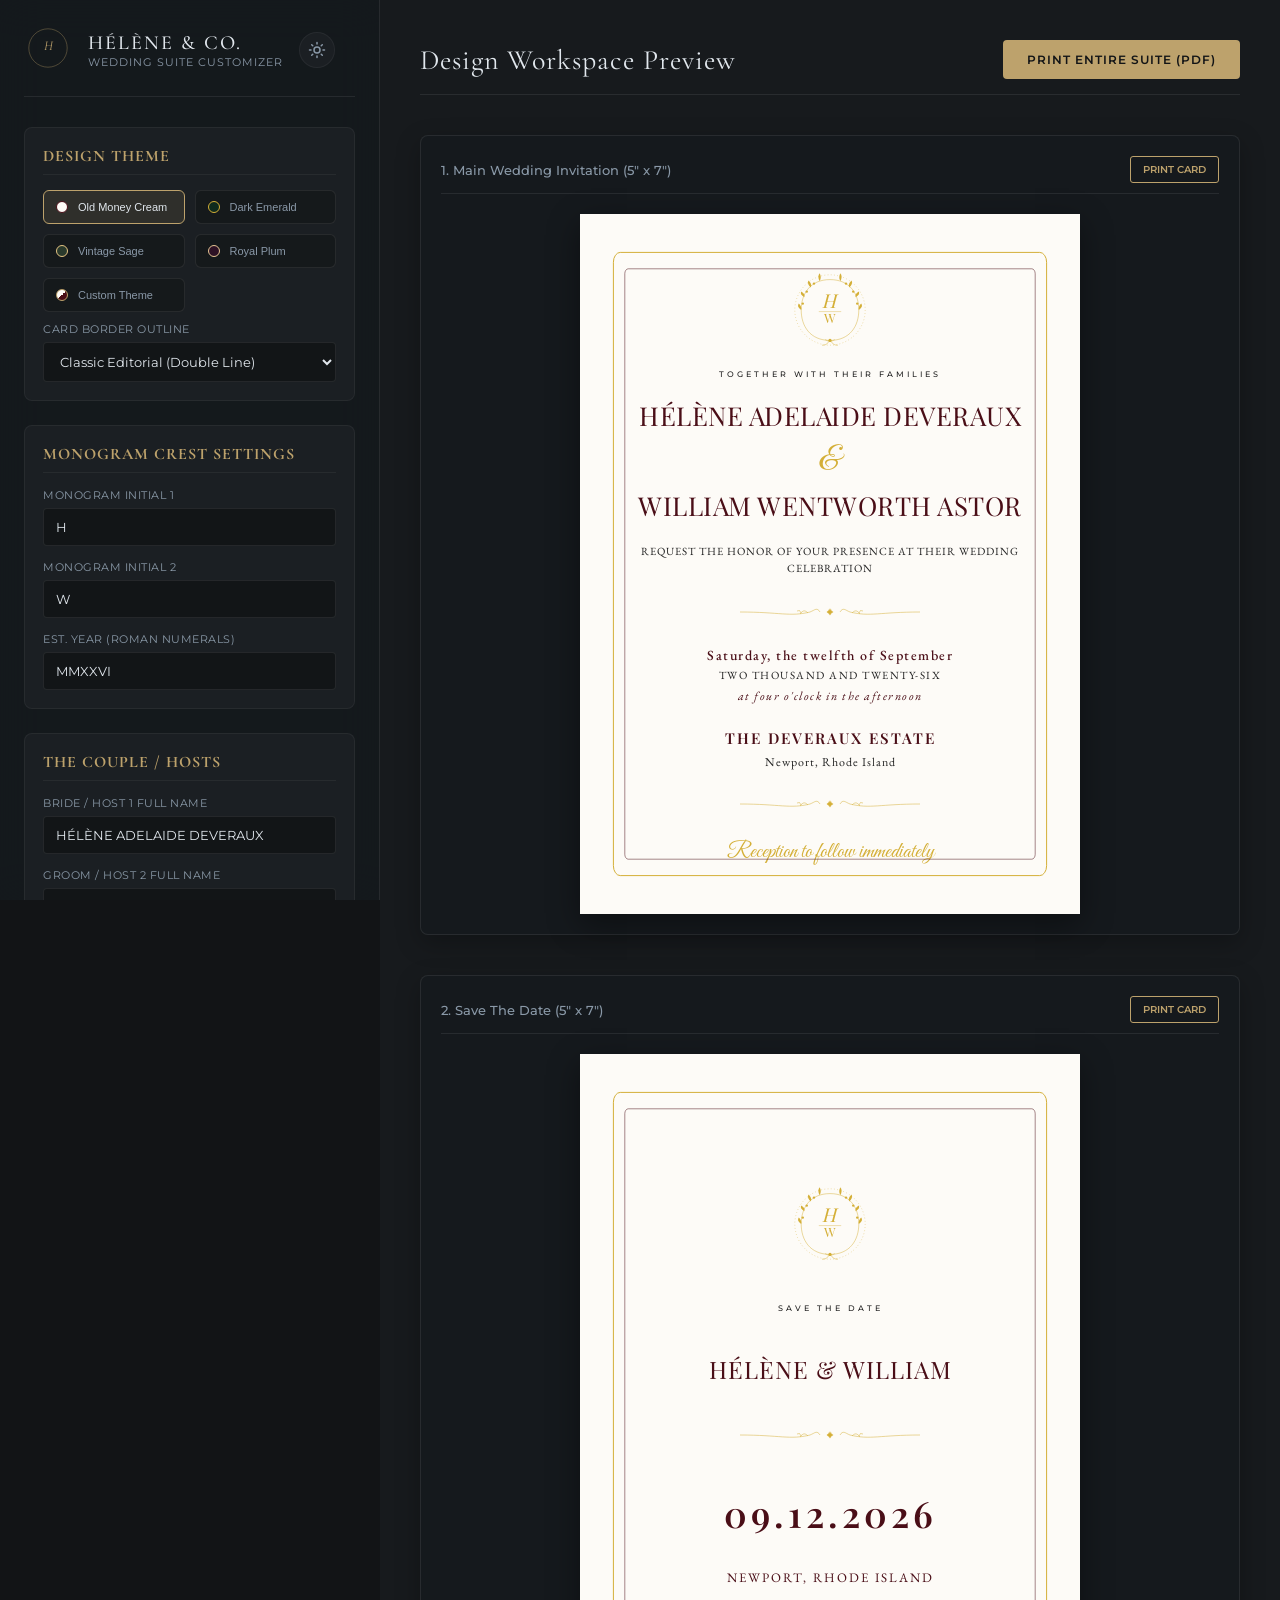
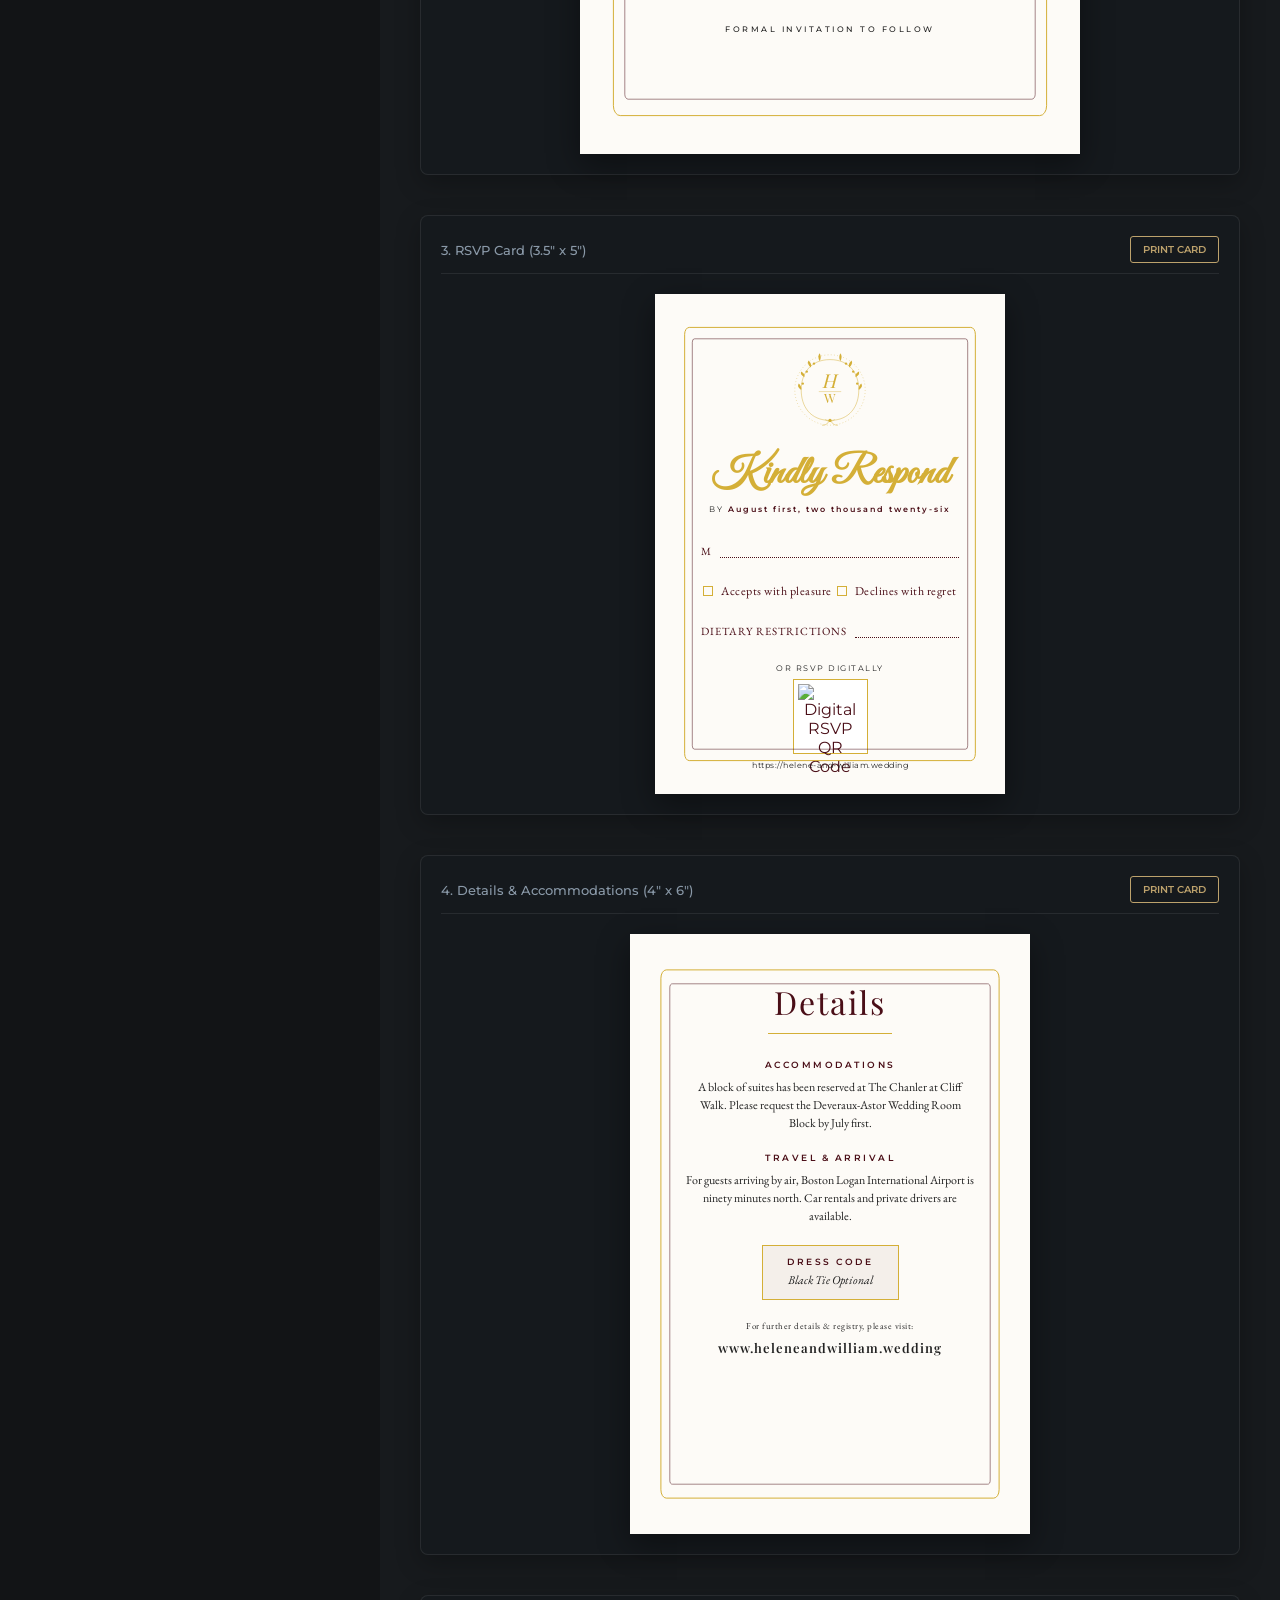
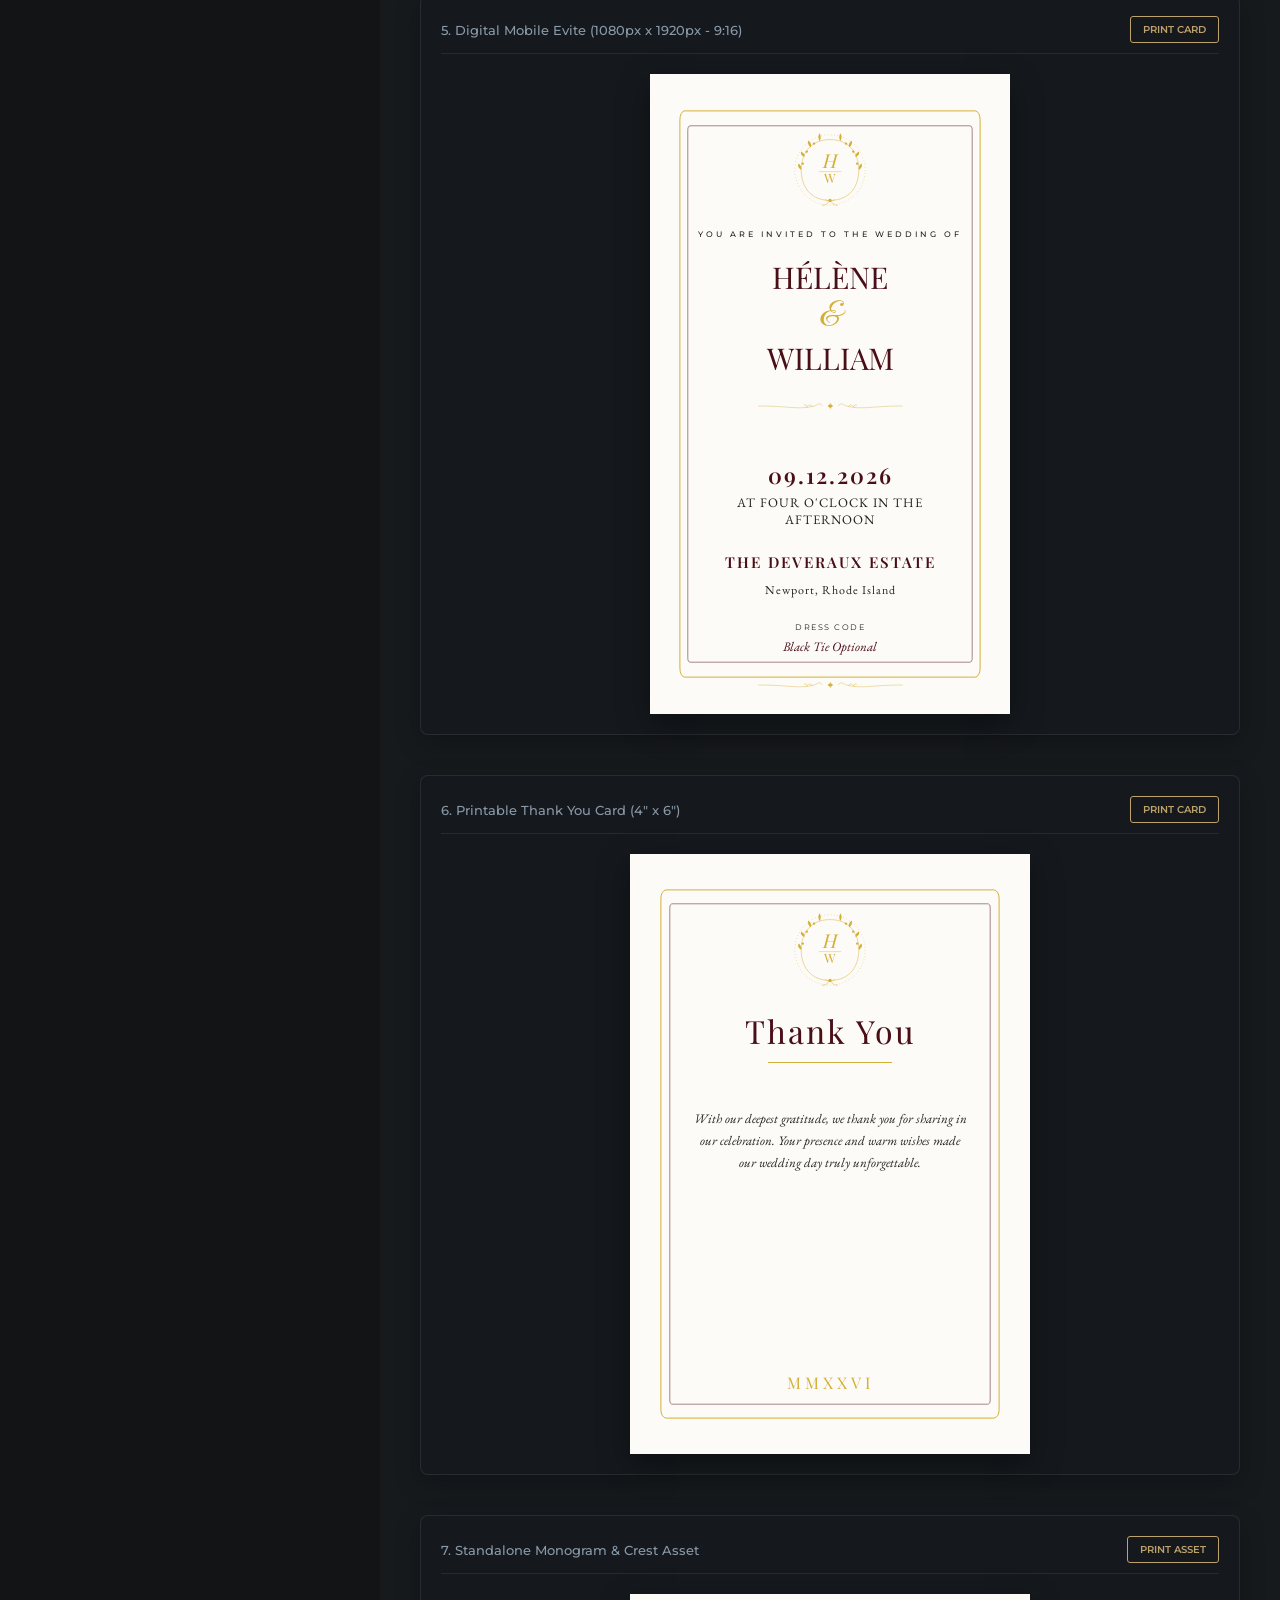
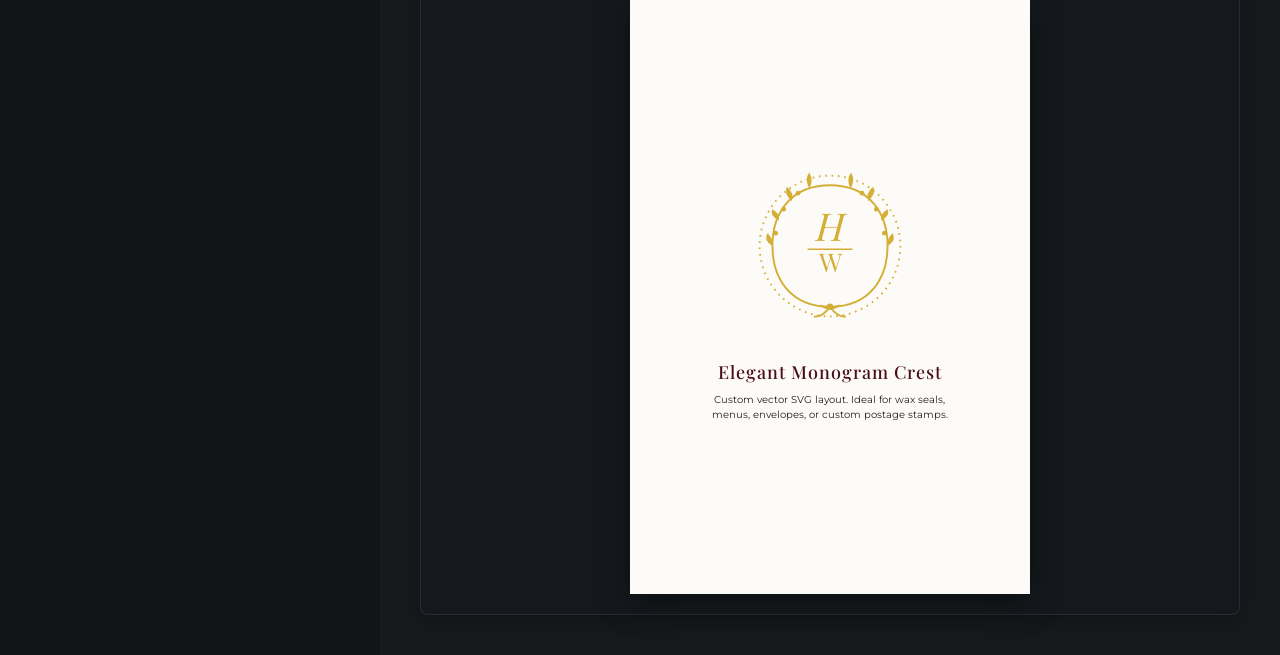
==== commit 100e6dbf: "feat: make card headers and request lines fully editable for non-wedding formal events" ====
--- a/index.html
+++ b/index.html
@@ -8,7 +8,7 @@
   <link rel="preconnect" href="https://fonts.googleapis.com">
   <link rel="preconnect" href="https://fonts.gstatic.com" crossorigin>
   <link href="https://fonts.googleapis.com/css2?family=Cormorant+Garamond:ital,wght@0,300;0,400;0,500;0,600;1,300;1,400;1,500&family=EB+Garamond:ital,wght@0,400;0,500;1,400&family=Montserrat:wght@200;300;400;500&family=Playfair+Display:ital,wght@0,400;0,600;0,700;1,400&family=Great+Vibes&display=swap" rel="stylesheet">
-  <link rel="stylesheet" href="style.css?v=11">
+  <link rel="stylesheet" href="style.css?v=12">
 </head>
 <body class="customizer-app">
 
@@ -114,23 +114,34 @@
             <input type="text" id="input-year" value="MMXXVI" class="text-input">
           </div>
         </div>
-
-        <!-- Section: Bride & Groom -->
+        <!-- Section: Bride & Groom / Hosts -->
         <div class="form-section">
-          <h3>The Couple</h3>
-          <div class="form-group">
-            <label for="input-bride-name">Bride's Full Name</label>
+          <h3>The Couple / Hosts</h3>
+          <div class="form-group">
+            <label for="input-bride-name">Bride / Host 1 Full Name</label>
             <input type="text" id="input-bride-name" value="HÉLÈNE ADELAIDE DEVERAUX" class="text-input">
           </div>
           <div class="form-group">
-            <label for="input-groom-name">Groom's Full Name</label>
+            <label for="input-groom-name">Groom / Host 2 Full Name</label>
             <input type="text" id="input-groom-name" value="WILLIAM WENTWORTH ASTOR" class="text-input">
           </div>
         </div>
 
-        <!-- Section: Wedding Details -->
+        <!-- Section: Wedding / Event Details -->
         <div class="form-section">
-          <h3>Ceremony & Reception Details</h3>
+          <h3>Ceremony & Event Details</h3>
+          <div class="form-group">
+            <label for="input-invitation-intro">Invitation Intro Wording</label>
+            <input type="text" id="input-invitation-intro" value="TOGETHER WITH THEIR FAMILIES" class="text-input">
+          </div>
+          <div class="form-group">
+            <label for="input-invitation-request">Invitation Request Line</label>
+            <input type="text" id="input-invitation-request" value="REQUEST THE HONOR OF YOUR PRESENCE AT THEIR WEDDING CELEBRATION" class="text-input">
+          </div>
+          <div class="form-group">
+            <label for="input-evite-intro">Mobile Evite Intro Wording</label>
+            <input type="text" id="input-evite-intro" value="YOU ARE INVITED TO THE WEDDING OF" class="text-input">
+          </div>
           <div class="form-group">
             <label for="input-wedding-date">Date Wording</label>
             <input type="text" id="input-wedding-date" value="Saturday, the twelfth of September" class="text-input">
@@ -161,10 +172,13 @@
         <div class="form-section">
           <h3>Save The Date Settings</h3>
           <div class="form-group">
+            <label for="input-std-intro">Save The Date Heading</label>
+            <input type="text" id="input-std-intro" value="SAVE THE DATE" class="text-input">
+          </div>
+          <div class="form-group">
             <label for="input-std-date">Date Format (Short)</label>
             <input type="text" id="input-std-date" value="09.12.2026" class="text-input">
           </div>
-
         </div>
 
         <!-- Section: RSVP Details -->
@@ -310,7 +324,7 @@
                   <!-- Custom Monogram SVG inserted dynamically -->
                 </div>
                 
-                <p class="section-title">TOGETHER WITH THEIR FAMILIES</p>
+                <p class="section-title bind-invitation-intro">TOGETHER WITH THEIR FAMILIES</p>
                 
                 <h2 class="couple-names">
                   <span class="bind-bride-name">HÉLÈNE ADELAIDE DEVERAUX</span>
@@ -318,7 +332,7 @@
                   <span class="bind-groom-name">WILLIAM WENTWORTH ASTOR</span>
                 </h2>
                 
-                <p class="request-text">REQUEST THE HONOR OF YOUR PRESENCE<br>AT THEIR WEDDING CELEBRATION</p>
+                <p class="request-text bind-invitation-request">REQUEST THE HONOR OF YOUR PRESENCE AT THEIR WEDDING CELEBRATION</p>
                 
                 <div class="vintage-divider">
                   <svg viewBox="0 0 200 20" class="vintage-divider-svg">
@@ -419,7 +433,7 @@
                 </div>
                 <div class="crest-container"></div>
                 
-                <p class="section-title tracking-wide">SAVE THE DATE</p>
+                <p class="section-title tracking-wide bind-std-intro">SAVE THE DATE</p>
                 
                 <h2 class="couple-names-mini">
                   <span class="bind-bride-first">HÉLÈNE</span> & <span class="bind-groom-first">WILLIAM</span>
@@ -676,7 +690,7 @@
                 </div>
                 <div class="crest-container"></div>
                 
-                <p class="section-title">YOU ARE INVITED TO THE WEDDING OF</p>
+                <p class="section-title bind-evite-intro">YOU ARE INVITED TO THE WEDDING OF</p>
                 
                 <h1 class="couple-names-evite">
                   <span class="bind-bride-first">HÉLÈNE</span>
@@ -834,6 +848,6 @@
   </div>
 
   <!-- JavaScript logic -->
-  <script src="app.js?v=11"></script>
+  <script src="app.js?v=12"></script>
 </body>
 </html>
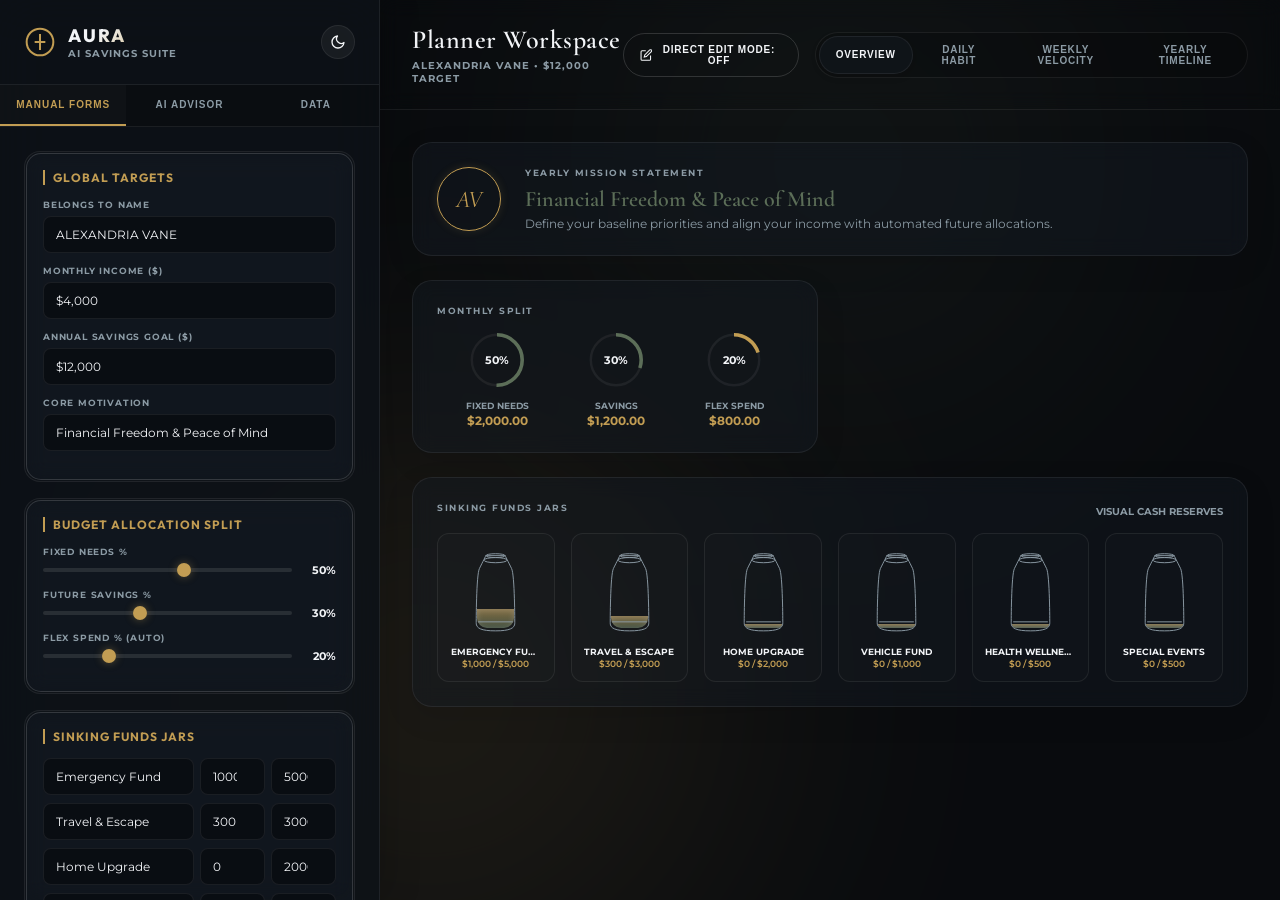
==== commit 42d774c4: "feat: Move planner files to root directory for cleaner hosting" ====
--- a/index.html
+++ b/index.html
@@ -3,851 +3,406 @@
 <head>
   <meta charset="UTF-8">
   <meta name="viewport" content="width=device-width, initial-scale=1.0">
-  <title>Etsy Seller Stationer - Luxury Wedding Suite Customizer</title>
-  <!-- Google Fonts for Luxury Editorial Old Money Vibes -->
+  <title>Aura - Premium AI Savings Planner Suite</title>
+  <!-- Premium old money/editorial google fonts -->
   <link rel="preconnect" href="https://fonts.googleapis.com">
   <link rel="preconnect" href="https://fonts.gstatic.com" crossorigin>
-  <link href="https://fonts.googleapis.com/css2?family=Cormorant+Garamond:ital,wght@0,300;0,400;0,500;0,600;1,300;1,400;1,500&family=EB+Garamond:ital,wght@0,400;0,500;1,400&family=Montserrat:wght@200;300;400;500&family=Playfair+Display:ital,wght@0,400;0,600;0,700;1,400&family=Great+Vibes&display=swap" rel="stylesheet">
-  <link rel="stylesheet" href="style.css?v=12">
+  <link href="https://fonts.googleapis.com/css2?family=Cormorant+Garamond:ital,wght@0,300;0,400;0,600;0,700;1,400&family=Montserrat:wght@200;300;400;500;700&family=Outfit:wght@200;300;400;600;800&display=swap" rel="stylesheet">
+  <link rel="stylesheet" href="style.css">
 </head>
-<body class="customizer-app">
-
-  <!-- Main App Container -->
+<body class="ui-dark-mode">
+
+  <!-- Ambient Glow Backdrop -->
+  <div class="ambient-mesh">
+    <div class="ambient-orb orb-1"></div>
+    <div class="ambient-orb orb-2"></div>
+  </div>
+  <div class="noise-overlay"></div>
+
   <div class="app-container">
     
-    <!-- Sidebar Control Panel -->
+    <!-- Left Sidebar: Controls & Configuration -->
     <aside class="sidebar-panel">
       <div class="sidebar-header">
-        <div style="display: flex; align-items: center; gap: 16px;">
-          <div class="brand-crest">
-            <svg viewBox="0 0 100 100" class="brand-crest-mini">
-              <circle cx="50" cy="50" r="40" stroke="currentColor" stroke-width="0.75" fill="none"/>
-              <text x="50" y="55" font-family="'Cormorant Garamond', serif" font-size="28" font-style="italic" text-anchor="middle" fill="currentColor">H</text>
-            </svg>
-          </div>
+        <div class="brand-crest-wrapper">
+          <svg class="brand-crest-icon" viewBox="0 0 24 24" fill="none" stroke="currentColor" stroke-width="1.5">
+            <circle cx="12" cy="12" r="10"/>
+            <path d="M12 6v12M12 12h-4h8"/>
+          </svg>
           <div>
-            <h1>HÉLÈNE & CO.</h1>
-            <p class="subtitle">Wedding Suite Customizer</p>
-          </div>
-        </div>
-        <button type="button" id="ui-theme-toggle" class="ui-theme-toggle-btn" title="Toggle Light/Dark Editor Mode">
-          <!-- Sun Icon -->
-          <svg class="sun-icon" viewBox="0 0 24 24" fill="none" stroke="currentColor" stroke-width="2" stroke-linecap="round" stroke-linejoin="round" style="width: 18px; height: 18px;"><circle cx="12" cy="12" r="4"/><path d="M12 2v2M12 20v2M4.93 4.93l1.41 1.41M17.66 17.66l1.41 1.41M2 12h2M20 12h2M6.34 17.66l-1.41 1.41M19.07 4.93l-1.41 1.41"/></svg>
-          <!-- Moon Icon -->
-          <svg class="moon-icon" viewBox="0 0 24 24" fill="none" stroke="currentColor" stroke-width="2" stroke-linecap="round" stroke-linejoin="round" style="width: 18px; height: 18px; display: none;"><path d="M12 3a6 6 0 0 0 9 9 9 9 0 1 1-9-9Z"/></svg>
+            <h1>AURA</h1>
+            <p class="subtitle">AI Savings Suite</p>
+          </div>
+        </div>
+        <button type="button" id="ui-theme-toggle" class="ui-theme-toggle-btn" title="Toggle Light/Dark Theme">
+          <svg viewBox="0 0 24 24" fill="none" stroke="currentColor" stroke-width="2" stroke-linecap="round" stroke-linejoin="round"><path d="M21 12.79A9 9 0 1 1 11.21 3 7 7 0 0 0 21 12.79z"/></svg>
         </button>
       </div>
 
-      <!-- Controls Form -->
-      <form id="customizer-form" class="customizer-form">
+      <!-- Controls Tab Buttons -->
+      <div class="sidebar-tabs">
+        <button type="button" class="tab-btn active" data-tab="manual-forms">Manual Forms</button>
+        <button type="button" class="tab-btn" data-tab="ai-advisor">AI Advisor</button>
+        <button type="button" class="tab-btn" data-tab="data-manager">Data</button>
+      </div>
+
+      <div class="sidebar-scroll">
         
-        <!-- Section: Themes & Global Settings -->
-        <div class="form-section">
-          <h3>Design Theme</h3>
-          <div class="theme-selector">
-            <button type="button" class="theme-btn active" data-theme="cream">
-              <span class="color-preview cream-bg"></span> Old Money Cream
-            </button>
-            <button type="button" class="theme-btn" data-theme="emerald">
-              <span class="color-preview emerald-bg"></span> Dark Emerald
-            </button>
-            <button type="button" class="theme-btn" data-theme="sage">
-              <span class="color-preview sage-bg"></span> Vintage Sage
-            </button>
-            <button type="button" class="theme-btn" data-theme="plum">
-              <span class="color-preview plum-bg"></span> Royal Plum
-            </button>
-            <button type="button" class="theme-btn" data-theme="custom" id="theme-btn-custom">
-              <span class="color-preview custom-bg"></span> Custom Theme
-            </button>
-          </div>
-          <div class="form-group margin-top-sm">
-            <label for="select-border-style">Card Border Outline</label>
-            <select id="select-border-style" class="text-input">
-              <option value="classic">Classic Editorial (Double Line)</option>
-              <option value="flower">Flower Outline (Floral Corners)</option>
-              <option value="vintage">Vintage Romance (Ornate Corners)</option>
-              <option value="luxury">Luxury Editorial (Art Deco Corners)</option>
-            </select>
-          </div>
-        </div>
-
-        <!-- Section: Custom Color Palette -->
-        <div class="form-section" id="custom-colors-section" style="display: none;">
-          <h3>Custom Color Palette</h3>
-          <div class="color-pickers-grid">
-            <div class="color-picker-group">
-              <label for="input-color-bg">Background</label>
-              <input type="color" id="input-color-bg" value="#FDFBF7" class="color-picker-input">
-            </div>
-            <div class="color-picker-group">
-              <label for="input-color-primary">Primary Text/Border</label>
-              <input type="color" id="input-color-primary" value="#4A0E17" class="color-picker-input">
-            </div>
-            <div class="color-picker-group">
-              <label for="input-color-secondary">Secondary Text</label>
-              <input type="color" id="input-color-secondary" value="#222222" class="color-picker-input">
-            </div>
-            <div class="color-picker-group">
-              <label for="input-color-gold">Gold Accent</label>
-              <input type="color" id="input-color-gold" value="#D4AF37" class="color-picker-input">
-            </div>
-            <div class="color-picker-group">
-              <label for="input-color-accent">Inner Accent</label>
-              <input type="color" id="input-color-accent" value="#F4EFEA" class="color-picker-input">
-            </div>
-          </div>
-        </div>
-        <!-- Section: Monogram Settings -->
-        <div class="form-section">
-          <h3>Monogram Crest Settings</h3>
-          <div class="form-group">
-            <label for="input-monogram-first">Monogram Initial 1</label>
-            <input type="text" id="input-monogram-first" value="H" maxlength="1" class="text-input uppercase-input">
-          </div>
-          <div class="form-group">
-            <label for="input-monogram-second">Monogram Initial 2</label>
-            <input type="text" id="input-monogram-second" value="W" maxlength="1" class="text-input uppercase-input">
-          </div>
-          <div class="form-group">
-            <label for="input-year">Est. Year (Roman Numerals)</label>
-            <input type="text" id="input-year" value="MMXXVI" class="text-input">
-          </div>
-        </div>
-        <!-- Section: Bride & Groom / Hosts -->
-        <div class="form-section">
-          <h3>The Couple / Hosts</h3>
-          <div class="form-group">
-            <label for="input-bride-name">Bride / Host 1 Full Name</label>
-            <input type="text" id="input-bride-name" value="HÉLÈNE ADELAIDE DEVERAUX" class="text-input">
-          </div>
-          <div class="form-group">
-            <label for="input-groom-name">Groom / Host 2 Full Name</label>
-            <input type="text" id="input-groom-name" value="WILLIAM WENTWORTH ASTOR" class="text-input">
-          </div>
-        </div>
-
-        <!-- Section: Wedding / Event Details -->
-        <div class="form-section">
-          <h3>Ceremony & Event Details</h3>
-          <div class="form-group">
-            <label for="input-invitation-intro">Invitation Intro Wording</label>
-            <input type="text" id="input-invitation-intro" value="TOGETHER WITH THEIR FAMILIES" class="text-input">
-          </div>
-          <div class="form-group">
-            <label for="input-invitation-request">Invitation Request Line</label>
-            <input type="text" id="input-invitation-request" value="REQUEST THE HONOR OF YOUR PRESENCE AT THEIR WEDDING CELEBRATION" class="text-input">
-          </div>
-          <div class="form-group">
-            <label for="input-evite-intro">Mobile Evite Intro Wording</label>
-            <input type="text" id="input-evite-intro" value="YOU ARE INVITED TO THE WEDDING OF" class="text-input">
-          </div>
-          <div class="form-group">
-            <label for="input-wedding-date">Date Wording</label>
-            <input type="text" id="input-wedding-date" value="Saturday, the twelfth of September" class="text-input">
-          </div>
-          <div class="form-group">
-            <label for="input-wedding-year-words">Year Wording</label>
-            <input type="text" id="input-wedding-year-words" value="Two thousand and twenty-six" class="text-input">
-          </div>
-          <div class="form-group">
-            <label for="input-wedding-time">Time Wording</label>
-            <input type="text" id="input-wedding-time" value="at four o'clock in the afternoon" class="text-input">
-          </div>
-          <div class="form-group">
-            <label for="input-venue-name">Venue Name</label>
-            <input type="text" id="input-venue-name" value="THE DEVERAUX ESTATE" class="text-input">
-          </div>
-          <div class="form-group">
-            <label for="input-venue-address">Venue Location</label>
-            <input type="text" id="input-venue-address" value="Newport, Rhode Island" class="text-input">
-          </div>
-          <div class="form-group">
-            <label for="input-reception-text">Reception Text</label>
-            <input type="text" id="input-reception-text" value="Reception to follow immediately" class="text-input">
-          </div>
-        </div>
-
-        <!-- Section: Save The Date Details -->
-        <div class="form-section">
-          <h3>Save The Date Settings</h3>
-          <div class="form-group">
-            <label for="input-std-intro">Save The Date Heading</label>
-            <input type="text" id="input-std-intro" value="SAVE THE DATE" class="text-input">
-          </div>
-          <div class="form-group">
-            <label for="input-std-date">Date Format (Short)</label>
-            <input type="text" id="input-std-date" value="09.12.2026" class="text-input">
-          </div>
-        </div>
-
-        <!-- Section: RSVP Details -->
-        <div class="form-section">
-          <h3>RSVP Wording & Settings</h3>
-          <div class="form-group">
-            <label for="input-rsvp-title">RSVP Card Heading</label>
-            <input type="text" id="input-rsvp-title" value="Kindly Respond" class="text-input">
-          </div>
-          <div class="form-group">
-            <label for="input-rsvp-deadline">Respond By Date</label>
-            <input type="text" id="input-rsvp-deadline" value="August first, two thousand twenty-six" class="text-input">
-          </div>
-          <div class="form-group">
-            <label for="input-rsvp-m-prefix">Name Line Prefix</label>
-            <input type="text" id="input-rsvp-m-prefix" value="M" class="text-input">
-          </div>
-          <div class="form-group">
-            <label for="input-rsvp-option-1">Option 1 Text</label>
-            <input type="text" id="input-rsvp-option-1" value="Accepts with pleasure" class="text-input">
-          </div>
-          <div class="form-group">
-            <label for="input-rsvp-option-2">Option 2 Text</label>
-            <input type="text" id="input-rsvp-option-2" value="Declines with regret" class="text-input">
-          </div>
-          <div class="form-group">
-            <label for="input-rsvp-dietary">Dietary Label</label>
-            <input type="text" id="input-rsvp-dietary" value="DIETARY RESTRICTIONS" class="text-input">
-          </div>
-          <div class="form-group">
-            <label for="input-rsvp-scan-prompt">Scan Prompt</label>
-            <input type="text" id="input-rsvp-scan-prompt" value="OR RSVP DIGITALLY" class="text-input">
-          </div>
-          <div class="form-group">
-            <label for="input-rsvp-qr-url">Digital RSVP URL (QR Code)</label>
-            <input type="text" id="input-rsvp-qr-url" value="https://helene-and-william.wedding" class="text-input">
-          </div>
-        </div>
-
-        <!-- Section: Details & Accommodations -->
-        <div class="form-section">
-          <h3>Details & Travel Info</h3>
-          <div class="form-group">
-            <label for="input-details-hotel">Hotel Blocks Info</label>
-            <textarea id="input-details-hotel" class="text-area-input" rows="3">A block of suites has been reserved at The Chanler at Cliff Walk. Please request the Deveraux-Astor Wedding Room Block by July first.</textarea>
-          </div>
-          <div class="form-group">
-            <label for="input-details-travel">Travel Info</label>
-            <textarea id="input-details-travel" class="text-area-input" rows="3">For guests arriving by air, Boston Logan International Airport is ninety minutes north. Car rentals and private drivers are available.</textarea>
-          </div>
-          <div class="form-group">
-            <label for="input-details-dress">Dress Code</label>
-            <input type="text" id="input-details-dress" value="Black Tie Optional" class="text-input">
-          </div>
-          <div class="form-group">
-            <label for="input-details-website">Wedding Website</label>
-            <input type="text" id="input-details-website" value="www.heleneandwilliam.wedding" class="text-input">
-          </div>
-        </div>
-
-        <!-- Section: Thank You Card -->
-        <div class="form-section">
-          <h3>Thank You Message</h3>
-          <div class="form-group">
-            <label for="input-thanks-message">Gratitude Wording</label>
-            <textarea id="input-thanks-message" class="text-area-input" rows="4">With our deepest gratitude, we thank you for sharing in our celebration. Your presence and warm wishes made our wedding day truly unforgettable.</textarea>
-          </div>
-        </div>
-      </form>
-      <div class="sidebar-footer">
-        <p>&copy; 2026 Hélène & Co. Designed for premium Etsy sellers.</p>
+        <!-- Tab 1: Manual Controls -->
+        <div class="tab-content" id="tab-manual-forms">
+          <!-- General Settings -->
+          <div class="double-bezel-card" style="margin-bottom: 16px;">
+            <div class="double-bezel-inner">
+              <h3 class="form-section-title">Global Targets</h3>
+              <div class="form-group">
+                <label for="input-owner-name">Belongs To Name</label>
+                <input type="text" id="input-owner-name" value="ALEXANDRIA VANE" class="text-input">
+              </div>
+              <div class="form-group">
+                <label for="input-monthly-income">Monthly Income ($)</label>
+                <input type="text" id="input-monthly-income" value="$4,000" class="text-input">
+              </div>
+              <div class="form-group">
+                <label for="input-yearly-target">Annual Savings Goal ($)</label>
+                <input type="text" id="input-yearly-target" value="$12,000" class="text-input">
+              </div>
+              <div class="form-group">
+                <label for="input-yearly-motive">Core Motivation</label>
+                <input type="text" id="input-yearly-motive" value="Financial Freedom & Peace of Mind" class="text-input">
+              </div>
+            </div>
+          </div>
+
+          <!-- Budget Sliders -->
+          <div class="double-bezel-card" style="margin-bottom: 16px;">
+            <div class="double-bezel-inner">
+              <h3 class="form-section-title">Budget Allocation Split</h3>
+              <div class="form-group">
+                <label for="range-fixed-pct">Fixed Needs %</label>
+                <div class="range-slider-group">
+                  <input type="range" id="range-fixed-pct" min="10" max="80" value="50" class="range-slider">
+                  <span class="range-val" id="val-fixed-pct">50%</span>
+                </div>
+              </div>
+              <div class="form-group">
+                <label for="range-save-pct">Future Savings %</label>
+                <div class="range-slider-group">
+                  <input type="range" id="range-save-pct" min="5" max="70" value="30" class="range-slider">
+                  <span class="range-val" id="val-save-pct">30%</span>
+                </div>
+              </div>
+              <div class="form-group">
+                <label for="range-flex-pct">Flex Spend % (Auto)</label>
+                <div class="range-slider-group">
+                  <input type="range" id="range-flex-pct" min="0" max="80" value="20" class="range-slider" disabled>
+                  <span class="range-val" id="val-flex-pct">20%</span>
+                </div>
+              </div>
+            </div>
+          </div>
+
+          <!-- Sinking Funds Editor -->
+          <div class="double-bezel-card" style="margin-bottom: 16px;">
+            <div class="double-bezel-inner">
+              <h3 class="form-section-title">Sinking Funds Jars</h3>
+              <div class="funds-builder-list" id="funds-builder-container">
+                <!-- 6 Jars Inputs dynamically rendered -->
+              </div>
+            </div>
+          </div>
+
+          <!-- Monthly Roadmap Accordions -->
+          <div class="double-bezel-card" style="margin-bottom: 16px;">
+            <div class="double-bezel-inner">
+              <h3 class="form-section-title">Roadmap Monthly Details</h3>
+              <div class="roadmap-accordion-container" id="roadmap-accordion-container">
+                <!-- Month textual inputs will render dynamically here -->
+              </div>
+            </div>
+          </div>
+
+          <!-- Daily/Weekly configs -->
+          <div class="double-bezel-card">
+            <div class="double-bezel-inner">
+              <h3 class="form-section-title">Tracker Specific Defaults</h3>
+              <div class="form-group">
+                <label for="input-daily-habit-desc">Daily Quest Focus</label>
+                <textarea id="input-daily-habit-desc" class="text-input" style="height: 60px;">A gamified calendar designed to anchor savings habits. Log micro-saves and avoid impulse spendings!</textarea>
+              </div>
+              <div class="form-group">
+                <label for="input-daily-save-val">Default Daily Save ($)</label>
+                <input type="text" id="input-daily-save-val" value="$5" class="text-input">
+              </div>
+              <div class="form-group">
+                <label for="select-weekly-style">Weekly Deposit Scheme</label>
+                <select id="select-weekly-style" class="text-input">
+                  <option value="progressive">Progressive ($1, $2, ..., $52)</option>
+                  <option value="fixed">Fixed Weekly Goal (e.g. Target / 52)</option>
+                  <option value="double">Double Progressive ($2, $4, ..., $104)</option>
+                  <option value="custom">Custom Sequence</option>
+                </select>
+              </div>
+              <div class="form-group" id="group-custom-weekly" style="display: none;">
+                <label for="input-weekly-custom-list">Custom Weekly Values (comma separated)</label>
+                <input type="text" id="input-weekly-custom-list" value="10,20,30,40,50" class="text-input">
+              </div>
+            </div>
+          </div>
+        </div>
+
+        <!-- Tab 2: AI Advisor Tab -->
+        <div class="tab-content" id="tab-ai-advisor" style="display: none;">
+          <div class="double-bezel-card" style="margin-bottom: 16px;">
+            <div class="double-bezel-inner">
+              <h3 class="form-section-title">AI Blueprint Advisor</h3>
+              <p style="font-size:11px; color:var(--text-muted); margin-bottom:12px; line-height:1.4;">
+                Enter your details to generate a customized daily checklist, weekly savings velocity, sinking fund distributions, and monthly milestone cards.
+              </p>
+              <div class="form-group">
+                <label for="ai-monthly-income">Monthly Income ($)</label>
+                <input type="number" id="ai-monthly-income" value="4000" class="text-input">
+              </div>
+              <div class="form-group">
+                <label for="ai-savings-goal">Yearly Target Savings ($)</label>
+                <input type="number" id="ai-savings-goal" value="12000" class="text-input">
+              </div>
+              <div class="form-group">
+                <label for="ai-savings-persona">Savings Personality</label>
+                <select id="ai-savings-persona" class="text-input">
+                  <option value="balanced" selected>Balanced Saver (50/30/20 Rule)</option>
+                  <option value="aggressive">Aggressive Builder (30/60/10 Rule)</option>
+                  <option value="relaxed">Relaxed Frugalist (60/15/25 Rule)</option>
+                  <option value="extreme">Extreme Cash Vault (40/50/10 Rule)</option>
+                </select>
+              </div>
+              <div class="form-group">
+                <label for="ai-custom-needs">Focus / Triggers / Challenges</label>
+                <textarea id="ai-custom-needs" class="text-input" style="height: 70px;" placeholder="e.g. Cut down coffee, save for a Japan trip, reduce dining out."></textarea>
+              </div>
+              <button type="button" id="btn-generate-ai-plan" class="premium-btn" style="width:100%; justify-content:center; margin-top:8px;">
+                <span>Generate Plan</span>
+                <div class="btn-icon-circle">
+                  <svg viewBox="0 0 24 24"><path d="M12 2v20M17 5H9.5a3.5 3.5 0 0 0 0 7h5a3.5 3.5 0 0 1 0 7H6"/></svg>
+                </div>
+              </button>
+            </div>
+          </div>
+
+          <!-- Simulated AI Console Output -->
+          <div class="double-bezel-card" id="ai-console-card" style="display: none;">
+            <div class="double-bezel-inner" style="background: rgba(10,12,15,0.95); border: 1px solid var(--neon-accent);">
+              <h4 style="font-size:10px; font-weight:700; color:var(--print-gold); text-transform:uppercase; letter-spacing:1px; margin-bottom:8px; display:flex; align-items:center; gap:6px;">
+                <span class="pulse-indicator"></span> AI Blueprint Engine
+              </h4>
+              <div class="ai-terminal-output" id="ai-terminal-output"></div>
+              <button type="button" id="btn-apply-ai-plan" class="premium-btn" style="width: 100%; justify-content: center; background: linear-gradient(135deg, var(--print-primary) 0%, var(--print-gold) 100%); display: none; margin-top: 10px;">
+                <span>Apply Plan to Dashboard</span>
+                <div class="btn-icon-circle">
+                  <svg viewBox="0 0 24 24"><polyline points="20 6 9 17 4 12"/></svg>
+                </div>
+              </button>
+            </div>
+          </div>
+        </div>
+
+        <!-- Tab 3: Local Storage / Data Manager -->
+        <div class="tab-content" id="tab-data-manager" style="display: none;">
+          <div class="double-bezel-card">
+            <div class="double-bezel-inner">
+              <h3 class="form-section-title">Data Actions</h3>
+              <p style="font-size:11px; color:var(--text-muted); margin-bottom:12px; line-height:1.4;">
+                Persist your planner records. All checked items, day logs, and custom text inputs are saved automatically in your browser database.
+              </p>
+              
+              <div style="display: flex; flex-direction: column; gap: 8px;">
+                <button type="button" id="btn-save-planner" class="premium-btn" style="justify-content: center; width: 100%;">
+                  <span>Save Planner State</span>
+                </button>
+                <button type="button" id="btn-clear-planner" class="ghost-btn" style="justify-content: center; width: 100%; border-color: #ef4444; color: #ef4444;">
+                  <span>Reset All Data</span>
+                </button>
+                <hr style="border: 0; border-top: 1px solid rgba(255,255,255,0.1); margin: 8px 0;">
+                <button type="button" id="btn-export-json" class="ghost-btn" style="justify-content: center; width: 100%;">
+                  <span>Export JSON Backup</span>
+                </button>
+                <label class="ghost-btn" style="justify-content: center; width: 100%; text-align: center; cursor: pointer; display: block;">
+                  <span>Import JSON Backup</span>
+                  <input type="file" id="input-import-json" style="display: none;" accept=".json">
+                </label>
+              </div>
+            </div>
+          </div>
+        </div>
+
       </div>
     </aside>
 
-    <!-- Main Workspace (Design Previews) -->
+    <!-- Right Main Area: Interactive Dashboards -->
     <main class="workspace-area">
       <header class="workspace-header">
-        <h2>Design Workspace Preview</h2>
-        <div class="actions">
-          <button type="button" class="action-btn primary-btn" onclick="window.print()">Print Entire Suite (PDF)</button>
+        <div class="header-left">
+          <h2>Planner Workspace</h2>
+          <p id="bind-header-subtitle">alexandria vane • $12,000 target</p>
+        </div>
+        
+        <div class="workspace-actions">
+          <button type="button" id="btn-edit-mode-toggle" class="ghost-btn">
+            <svg viewBox="0 0 24 24" fill="none" stroke="currentColor" stroke-width="2" style="width:14px; height:14px; margin-right:4px;"><path d="M11 4H4a2 2 0 0 0-2 2v14a2 2 0 0 0 2 2h14a2 2 0 0 0 2-2v-7"/><path d="M18.5 2.5a2.121 2.121 0 1 1 3 3L12 15l-4 1 1-4 9.5-9.5z"/></svg>
+            <span>Direct Edit Mode: Off</span>
+          </button>
+
+          <!-- Tab Selector for Dashboard Views -->
+          <div class="dashboard-tabs">
+            <button type="button" class="dash-tab-btn active" data-dash="overview">Overview</button>
+            <button type="button" class="dash-tab-btn" data-dash="daily">Daily Habit</button>
+            <button type="button" class="dash-tab-btn" data-dash="weekly">Weekly Velocity</button>
+            <button type="button" class="dash-tab-btn" data-dash="yearly">Yearly Timeline</button>
+          </div>
         </div>
       </header>
 
-      <!-- Previews Grid -->
-      <div class="previews-grid" id="previews-container">
+      <div class="dashboard-canvas">
         
-        <!-- Piece 1: Main Wedding Invitation -->
-        <section class="card-preview-section" id="print-invitation">
-          <div class="card-header-bar">
-            <h4>1. Main Wedding Invitation (5" x 7")</h4>
-            <button class="print-card-btn" onclick="printSingleCard('print-invitation')">Print Card</button>
-          </div>
-          <div class="stationery-card invitation-card format-5x7" data-theme="cream">
-            <div class="card-border-outer">
-              <div class="card-border-inner">
-                <!-- Card Border Outline Overlays -->
-                <div class="card-outline-overlay">
-                  <!-- Classic Editorial -->
-                  <svg class="card-outline-svg svg-classic" viewBox="0 0 100 100" preserveAspectRatio="none" fill="none" stroke="var(--card-gold)">
-                    <rect x="2.5" y="2.5" width="95" height="95" rx="1.5" vector-effect="non-scaling-stroke" stroke-width="1"/>
-                    <rect x="5" y="5" width="90" height="90" rx="0.75" vector-effect="non-scaling-stroke" stroke-width="0.5" stroke="var(--card-primary)"/>
-                  </svg>
-                  
-                  <!-- Flower Outline -->
-                  <div class="card-outline-flowers">
-                    <svg class="card-outline-svg svg-flower" viewBox="0 0 100 100" preserveAspectRatio="none" fill="none" stroke="var(--card-gold)">
-                      <rect x="5.5" y="5.5" width="89" height="89" rx="2" vector-effect="non-scaling-stroke" stroke-width="0.8"/>
+        <!-- View 1: Overview & Funds -->
+        <div class="dashboard-view active" id="dash-overview">
+          <div class="bento-grid">
+            <!-- Goal motive bento card -->
+            <div class="bento-item double-span flex-row-layout">
+              <div class="bento-crest">
+                <span id="bind-large-monogram">AV</span>
+              </div>
+              <div style="flex:1;">
+                <span class="eyebrow" style="text-transform: uppercase;">Yearly Mission Statement</span>
+                <h3 id="bind-card-motive" contenteditable="false">Financial Freedom & Peace of Mind</h3>
+                <p style="font-size: 12px; color: var(--text-muted); margin-top:4px;">Define your baseline priorities and align your income with automated future allocations.</p>
+              </div>
+            </div>
+
+            <!-- Budget split card -->
+            <div class="bento-item">
+              <span class="eyebrow">Monthly Split</span>
+              <div class="budget-circle-row">
+                <div class="budget-circle-box">
+                  <div class="budget-circle-graphics">
+                    <svg viewBox="0 0 100 100" width="60" height="60">
+                      <circle cx="50" cy="50" r="42" stroke="rgba(255,255,255,0.06)" stroke-width="4" fill="none"/>
+                      <circle id="circle-fixed" cx="50" cy="50" r="42" stroke="var(--print-primary)" stroke-width="6" fill="none" stroke-dasharray="263.89" stroke-dashoffset="131.9"/>
                     </svg>
-                    <svg class="flower-corner tl" viewBox="0 0 40 40" fill="none" stroke="var(--card-gold)" stroke-width="1" stroke-linecap="round"><path d="M 2,38 L 2,2 C 2,2 25,2 38,2" /><path d="M 2,20 Q 12,18 16,8" /><path d="M 2,12 C 6,8 8,8 6,14 C 4,14 4,12 2,12 Z" fill="var(--card-gold)"/><path d="M 20,2 Q 18,12 8,16" /><path d="M 12,2 C 8,6 8,8 14,6 C 14,4 12,2 12,2 Z" fill="var(--card-gold)"/><circle cx="12" cy="12" r="2" fill="var(--card-gold)"/><path d="M 12,12 C 9,9 15,9 12,12 C 15,15 9,15 12,12" stroke-width="0.5"/></svg>
-                    <svg class="flower-corner tr" viewBox="0 0 40 40" fill="none" stroke="var(--card-gold)" stroke-width="1" stroke-linecap="round"><path d="M 38,38 L 38,2 C 38,2 15,2 2,2" /><path d="M 38,20 Q 28,18 24,8" /><path d="M 38,12 C 34,8 32,8 34,14 C 36,14 36,12 38,12 Z" fill="var(--card-gold)"/><path d="M 20,2 Q 22,12 32,16" /><path d="M 28,2 C 32,6 32,8 26,6 C 26,4 28,2 28,2 Z" fill="var(--card-gold)"/><circle cx="28" cy="12" r="2" fill="var(--card-gold)"/></svg>
-                    <svg class="flower-corner bl" viewBox="0 0 40 40" fill="none" stroke="var(--card-gold)" stroke-width="1" stroke-linecap="round"><path d="M 2,2 L 2,38 C 2,38 25,38 38,38" /><path d="M 2,20 Q 12,22 16,32" /><path d="M 2,28 C 6,32 8,32 6,26 C 4,26 4,28 2,28 Z" fill="var(--card-gold)"/><path d="M 20,38 Q 18,28 8,24" /><path d="M 12,38 C 8,34 8,32 14,34 C 14,36 12,38 12,38 Z" fill="var(--card-gold)"/><circle cx="12" cy="28" r="2" fill="var(--card-gold)"/></svg>
-                    <svg class="flower-corner br" viewBox="0 0 40 40" fill="none" stroke="var(--card-gold)" stroke-width="1" stroke-linecap="round"><path d="M 38,2 L 38,38 C 38,38 15,38 2,38" /><path d="M 38,20 Q 28,22 24,32" /><path d="M 38,28 C 34,32 32,32 34,26 C 36,26 36,28 38,28 Z" fill="var(--card-gold)"/><path d="M 20,38 Q 22,28 32,24" /><path d="M 28,38 C 32,34 32,32 26,34 C 26,36 28,38 28,38 Z" fill="var(--card-gold)"/><circle cx="28" cy="28" r="2" fill="var(--card-gold)"/></svg>
-                    <svg class="flower-edge top-edge" viewBox="0 0 40 20" fill="none" stroke="var(--card-gold)" stroke-width="1" stroke-linecap="round"><path d="M 2,10 L 38,10" /><path d="M 14,10 C 12,6 8,6 10,10" fill="var(--card-gold)"/><path d="M 26,10 C 28,6 32,6 30,10" fill="var(--card-gold)"/><circle cx="20" cy="10" r="1.5" fill="var(--card-gold)"/></svg>
-                    <svg class="flower-edge bottom-edge" viewBox="0 0 40 20" fill="none" stroke="var(--card-gold)" stroke-width="1" stroke-linecap="round"><path d="M 2,10 L 38,10" /><path d="M 14,10 C 12,14 8,14 10,10" fill="var(--card-gold)"/><path d="M 26,10 C 28,14 32,14 30,10" fill="var(--card-gold)"/><circle cx="20" cy="10" r="1.5" fill="var(--card-gold)"/></svg>
+                    <span class="circle-val" id="bind-fixed-pct">50%</span>
                   </div>
-                  
-                  <!-- Vintage Outline -->
-                  <div class="card-outline-vintage">
-                    <svg class="card-outline-svg svg-vintage" viewBox="0 0 100 100" preserveAspectRatio="none" fill="none" stroke="var(--card-gold)">
-                      <rect x="4" y="4" width="92" height="92" rx="3" vector-effect="non-scaling-stroke" stroke-width="1"/>
-                      <rect x="6.5" y="6.5" width="87" height="87" rx="1.5" vector-effect="non-scaling-stroke" stroke-width="0.5" stroke="var(--card-primary)"/>
+                  <span class="label">Fixed Needs</span>
+                  <span class="cash" id="bind-cash-fixed">$2,000.00</span>
+                </div>
+                <div class="budget-circle-box">
+                  <div class="budget-circle-graphics">
+                    <svg viewBox="0 0 100 100" width="60" height="60">
+                      <circle cx="50" cy="50" r="42" stroke="rgba(255,255,255,0.06)" stroke-width="4" fill="none"/>
+                      <circle id="circle-save" cx="50" cy="50" r="42" stroke="var(--print-primary)" stroke-width="6" fill="none" stroke-dasharray="263.89" stroke-dashoffset="184.7"/>
                     </svg>
-                    <svg class="vintage-corner tl" viewBox="0 0 30 30" fill="none" stroke="var(--card-gold)" stroke-width="1" stroke-linecap="round"><path d="M 2,28 L 2,2 L 28,2 M 2,10 C 10,10 10,2 10,2 M 2,18 C 18,18 18,2 18,2" /><circle cx="10" cy="10" r="1" fill="var(--card-gold)"/></svg>
-                    <svg class="vintage-corner tr" viewBox="0 0 30 30" fill="none" stroke="var(--card-gold)" stroke-width="1" stroke-linecap="round"><path d="M 28,28 L 28,2 L 2,2 M 28,10 C 20,10 20,2 20,2 M 28,18 C 12,18 12,2 12,2" /><circle cx="20" cy="10" r="1" fill="var(--card-gold)"/></svg>
-                    <svg class="vintage-corner bl" viewBox="0 0 30 30" fill="none" stroke="var(--card-gold)" stroke-width="1" stroke-linecap="round"><path d="M 2,2 L 2,28 C 2,28 25,28 28,28 M 2,20 C 10,20 10,28 10,28 M 2,12 C 18,12 18,28 18,28" /><circle cx="10" cy="20" r="1" fill="var(--card-gold)"/></svg>
-                    <svg class="vintage-corner br" viewBox="0 0 30 30" fill="none" stroke="var(--card-gold)" stroke-width="1" stroke-linecap="round"><path d="M 28,2 L 28,28 C 28,28 5,28 2,28 M 28,20 C 20,20 20,28 20,28 M 28,12 C 12,12 12,28 12,28" /><circle cx="20" cy="20" r="1" fill="var(--card-gold)"/></svg>
+                    <span class="circle-val" id="bind-save-pct">30%</span>
                   </div>
-                  
-                  <!-- Luxury Outline -->
-                  <div class="card-outline-luxury">
-                    <svg class="card-outline-svg svg-luxury" viewBox="0 0 100 100" preserveAspectRatio="none" fill="none" stroke="var(--card-gold)">
-                      <rect x="3" y="3" width="94" height="94" vector-effect="non-scaling-stroke" stroke-width="1.2"/>
-                      <rect x="5.5" y="5.5" width="89" height="89" vector-effect="non-scaling-stroke" stroke-width="0.6" stroke="var(--card-primary)"/>
+                  <span class="label">Savings</span>
+                  <span class="cash" id="bind-cash-save">$1,200.00</span>
+                </div>
+                <div class="budget-circle-box">
+                  <div class="budget-circle-graphics">
+                    <svg viewBox="0 0 100 100" width="60" height="60">
+                      <circle cx="50" cy="50" r="42" stroke="rgba(255,255,255,0.06)" stroke-width="4" fill="none"/>
+                      <circle id="circle-flex" cx="50" cy="50" r="42" stroke="var(--print-gold)" stroke-width="6" fill="none" stroke-dasharray="263.89" stroke-dashoffset="211.0"/>
                     </svg>
-                    <svg class="luxury-corner tl" viewBox="0 0 30 30" fill="none" stroke="var(--card-gold)" stroke-width="1"><path d="M 2,28 L 2,2 L 28,2 M 6,28 L 6,6 L 28,6 M 10,28 L 10,10 L 28,10" /></svg>
-                    <svg class="luxury-corner tr" viewBox="0 0 30 30" fill="none" stroke="var(--card-gold)" stroke-width="1"><path d="M 28,28 L 28,2 L 2,2 M 24,28 L 24,6 L 2,6 M 20,28 L 20,10 L 2,10" /></svg>
-                    <svg class="luxury-corner bl" viewBox="0 0 30 30" fill="none" stroke="var(--card-gold)" stroke-width="1"><path d="M 2,2 L 2,28 L 28,28 M 6,2 L 6,24 L 28,24 M 10,2 L 10,20 L 28,20" /></svg>
-                    <svg class="luxury-corner br" viewBox="0 0 30 30" fill="none" stroke="var(--card-gold)" stroke-width="1"><path d="M 28,2 L 28,28 L 2,28 M 24,2 L 24,24 L 2,24 M 20,2 L 20,20 L 2,20" /></svg>
+                    <span class="circle-val" id="bind-flex-pct">20%</span>
                   </div>
-                </div>
-                <!-- Crest Monogram -->
-                <div class="crest-container">
-                  <!-- Custom Monogram SVG inserted dynamically -->
-                </div>
-                
-                <p class="section-title bind-invitation-intro">TOGETHER WITH THEIR FAMILIES</p>
-                
-                <h2 class="couple-names">
-                  <span class="bind-bride-name">HÉLÈNE ADELAIDE DEVERAUX</span>
-                  <span class="and-symbol">&amp;</span>
-                  <span class="bind-groom-name">WILLIAM WENTWORTH ASTOR</span>
-                </h2>
-                
-                <p class="request-text bind-invitation-request">REQUEST THE HONOR OF YOUR PRESENCE AT THEIR WEDDING CELEBRATION</p>
-                
-                <div class="vintage-divider">
-                  <svg viewBox="0 0 200 20" class="vintage-divider-svg">
-                    <path d="M 10,10 C 50,10 60,15 80,10 C 85,8 87,5 90,10" stroke="var(--card-gold)" stroke-width="0.5" fill="none"></path>
-                    <path d="M 70,12 C 73,8 75,8 78,11" stroke="var(--card-gold)" stroke-width="0.5" fill="none"></path>
-                    <path d="M 71,11 Q 70,7 67,9" stroke="var(--card-gold)" stroke-width="0.5" fill="none"></path>
-                    <circle cx="100" cy="10" r="2" fill="var(--card-gold)"></circle>
-                    <path d="M 100,10 C 97,6 103,6 100,10 C 104,8 104,12 100,10 C 102,14 98,14 100,10 C 96,12 96,8 100,10 C 97,7 97,13 100,10" fill="none" stroke="var(--card-gold)" stroke-width="0.75"></path>
-                    <path d="M 190,10 C 150,10 140,15 120,10 C 115,8 113,5 110,10" stroke="var(--card-gold)" stroke-width="0.5" fill="none"></path>
-                    <path d="M 130,12 C 127,8 125,8 122,11" stroke="var(--card-gold)" stroke-width="0.5" fill="none"></path>
-                    <path d="M 129,11 Q 130,7 133,9" stroke="var(--card-gold)" stroke-width="0.5" fill="none"></path>
-                  </svg>
-                </div>
-                
-                <div class="wedding-datetime">
-                  <p class="date bind-wedding-date">Saturday, the twelfth of September</p>
-                  <p class="year bind-wedding-year-words">Two thousand and twenty-six</p>
-                  <p class="time bind-wedding-time">at four o'clock in the afternoon</p>
-                </div>
-                
-                <div class="wedding-location">
-                  <h3 class="venue-name bind-venue-name">THE DEVERAUX ESTATE</h3>
-                  <p class="venue-address bind-venue-address">Newport, Rhode Island</p>
-                </div>
-                
-                <div class="vintage-divider">
-                  <svg viewBox="0 0 200 20" class="vintage-divider-svg">
-                    <path d="M 10,10 C 50,10 60,15 80,10 C 85,8 87,5 90,10" stroke="var(--card-gold)" stroke-width="0.5" fill="none"></path>
-                    <path d="M 70,12 C 73,8 75,8 78,11" stroke="var(--card-gold)" stroke-width="0.5" fill="none"></path>
-                    <path d="M 71,11 Q 70,7 67,9" stroke="var(--card-gold)" stroke-width="0.5" fill="none"></path>
-                    <circle cx="100" cy="10" r="2" fill="var(--card-gold)"></circle>
-                    <path d="M 100,10 C 97,6 103,6 100,10 C 104,8 104,12 100,10 C 102,14 98,14 100,10 C 96,12 96,8 100,10 C 97,7 97,13 100,10" fill="none" stroke="var(--card-gold)" stroke-width="0.75"></path>
-                    <path d="M 190,10 C 150,10 140,15 120,10 C 115,8 113,5 110,10" stroke="var(--card-gold)" stroke-width="0.5" fill="none"></path>
-                    <path d="M 130,12 C 127,8 125,8 122,11" stroke="var(--card-gold)" stroke-width="0.5" fill="none"></path>
-                    <path d="M 129,11 Q 130,7 133,9" stroke="var(--card-gold)" stroke-width="0.5" fill="none"></path>
-                  </svg>
-                </div>
-                
-                <p class="reception-text bind-reception-text">Reception to follow immediately</p>
-              </div>
-            </div>
-          </div>
-        </section>
-
-        <!-- Piece 2: Save The Date -->
-        <section class="card-preview-section" id="print-save-the-date">
-          <div class="card-header-bar">
-            <h4>2. Save The Date (5" x 7")</h4>
-            <button class="print-card-btn" onclick="printSingleCard('print-save-the-date')">Print Card</button>
-          </div>
-          <div class="stationery-card save-the-date-card format-5x7" data-theme="cream">
-            <div class="card-border-outer">
-              <div class="card-border-inner">
-                <!-- Card Border Outline Overlays -->
-                <div class="card-outline-overlay">
-                  <!-- Classic Editorial -->
-                  <svg class="card-outline-svg svg-classic" viewBox="0 0 100 100" preserveAspectRatio="none" fill="none" stroke="var(--card-gold)">
-                    <rect x="2.5" y="2.5" width="95" height="95" rx="1.5" vector-effect="non-scaling-stroke" stroke-width="1"/>
-                    <rect x="5" y="5" width="90" height="90" rx="0.75" vector-effect="non-scaling-stroke" stroke-width="0.5" stroke="var(--card-primary)"/>
-                  </svg>
-                  
-                  <!-- Flower Outline -->
-                  <div class="card-outline-flowers">
-                    <svg class="card-outline-svg svg-flower" viewBox="0 0 100 100" preserveAspectRatio="none" fill="none" stroke="var(--card-gold)">
-                      <rect x="5.5" y="5.5" width="89" height="89" rx="2" vector-effect="non-scaling-stroke" stroke-width="0.8"/>
-                    </svg>
-                    <svg class="flower-corner tl" viewBox="0 0 40 40" fill="none" stroke="var(--card-gold)" stroke-width="1" stroke-linecap="round"><path d="M 2,38 L 2,2 C 2,2 25,2 38,2" /><path d="M 2,20 Q 12,18 16,8" /><path d="M 2,12 C 6,8 8,8 6,14 C 4,14 4,12 2,12 Z" fill="var(--card-gold)"/><path d="M 20,2 Q 18,12 8,16" /><path d="M 12,2 C 8,6 8,8 14,6 C 14,4 12,2 12,2 Z" fill="var(--card-gold)"/><circle cx="12" cy="12" r="2" fill="var(--card-gold)"/><path d="M 12,12 C 9,9 15,9 12,12 C 15,15 9,15 12,12" stroke-width="0.5"/></svg>
-                    <svg class="flower-corner tr" viewBox="0 0 40 40" fill="none" stroke="var(--card-gold)" stroke-width="1" stroke-linecap="round"><path d="M 38,38 L 38,2 C 38,2 15,2 2,2" /><path d="M 38,20 Q 28,18 24,8" /><path d="M 38,12 C 34,8 32,8 34,14 C 36,14 36,12 38,12 Z" fill="var(--card-gold)"/><path d="M 20,2 Q 22,12 32,16" /><path d="M 28,2 C 32,6 32,8 26,6 C 26,4 28,2 28,2 Z" fill="var(--card-gold)"/><circle cx="28" cy="12" r="2" fill="var(--card-gold)"/></svg>
-                    <svg class="flower-corner bl" viewBox="0 0 40 40" fill="none" stroke="var(--card-gold)" stroke-width="1" stroke-linecap="round"><path d="M 2,2 L 2,38 C 2,38 25,38 38,38" /><path d="M 2,20 Q 12,22 16,32" /><path d="M 2,28 C 6,32 8,32 6,26 C 4,26 4,28 2,28 Z" fill="var(--card-gold)"/><path d="M 20,38 Q 18,28 8,24" /><path d="M 12,38 C 8,34 8,32 14,34 C 14,36 12,38 12,38 Z" fill="var(--card-gold)"/><circle cx="12" cy="28" r="2" fill="var(--card-gold)"/></svg>
-                    <svg class="flower-corner br" viewBox="0 0 40 40" fill="none" stroke="var(--card-gold)" stroke-width="1" stroke-linecap="round"><path d="M 38,2 L 38,38 C 38,38 15,38 2,38" /><path d="M 38,20 Q 28,22 24,32" /><path d="M 38,28 C 34,32 32,32 34,26 C 36,26 36,28 38,28 Z" fill="var(--card-gold)"/><path d="M 20,38 Q 22,28 32,24" /><path d="M 28,38 C 32,34 32,32 26,34 C 26,36 28,38 28,38 Z" fill="var(--card-gold)"/><circle cx="28" cy="28" r="2" fill="var(--card-gold)"/></svg>
-                    <svg class="flower-edge top-edge" viewBox="0 0 40 20" fill="none" stroke="var(--card-gold)" stroke-width="1" stroke-linecap="round"><path d="M 2,10 L 38,10" /><path d="M 14,10 C 12,6 8,6 10,10" fill="var(--card-gold)"/><path d="M 26,10 C 28,6 32,6 30,10" fill="var(--card-gold)"/><circle cx="20" cy="10" r="1.5" fill="var(--card-gold)"/></svg>
-                    <svg class="flower-edge bottom-edge" viewBox="0 0 40 20" fill="none" stroke="var(--card-gold)" stroke-width="1" stroke-linecap="round"><path d="M 2,10 L 38,10" /><path d="M 14,10 C 12,14 8,14 10,10" fill="var(--card-gold)"/><path d="M 26,10 C 28,14 32,14 30,10" fill="var(--card-gold)"/><circle cx="20" cy="10" r="1.5" fill="var(--card-gold)"/></svg>
-                  </div>
-                  
-                  <!-- Vintage Outline -->
-                  <div class="card-outline-vintage">
-                    <svg class="card-outline-svg svg-vintage" viewBox="0 0 100 100" preserveAspectRatio="none" fill="none" stroke="var(--card-gold)">
-                      <rect x="4" y="4" width="92" height="92" rx="3" vector-effect="non-scaling-stroke" stroke-width="1"/>
-                      <rect x="6.5" y="6.5" width="87" height="87" rx="1.5" vector-effect="non-scaling-stroke" stroke-width="0.5" stroke="var(--card-primary)"/>
-                    </svg>
-                    <svg class="vintage-corner tl" viewBox="0 0 30 30" fill="none" stroke="var(--card-gold)" stroke-width="1" stroke-linecap="round"><path d="M 2,28 L 2,2 L 28,2 M 2,10 C 10,10 10,2 10,2 M 2,18 C 18,18 18,2 18,2" /><circle cx="10" cy="10" r="1" fill="var(--card-gold)"/></svg>
-                    <svg class="vintage-corner tr" viewBox="0 0 30 30" fill="none" stroke="var(--card-gold)" stroke-width="1" stroke-linecap="round"><path d="M 28,28 L 28,2 L 2,2 M 28,10 C 20,10 20,2 20,2 M 28,18 C 12,18 12,2 12,2" /><circle cx="20" cy="10" r="1" fill="var(--card-gold)"/></svg>
-                    <svg class="vintage-corner bl" viewBox="0 0 30 30" fill="none" stroke="var(--card-gold)" stroke-width="1" stroke-linecap="round"><path d="M 2,2 L 2,28 C 2,28 25,28 28,28 M 2,20 C 10,20 10,28 10,28 M 2,12 C 18,12 18,28 18,28" /><circle cx="10" cy="20" r="1" fill="var(--card-gold)"/></svg>
-                    <svg class="vintage-corner br" viewBox="0 0 30 30" fill="none" stroke="var(--card-gold)" stroke-width="1" stroke-linecap="round"><path d="M 28,2 L 28,28 C 28,28 5,28 2,28 M 28,20 C 20,20 20,28 20,28 M 28,12 C 12,12 12,28 12,28" /><circle cx="20" cy="20" r="1" fill="var(--card-gold)"/></svg>
-                  </div>
-                  
-                  <!-- Luxury Outline -->
-                  <div class="card-outline-luxury">
-                    <svg class="card-outline-svg svg-luxury" viewBox="0 0 100 100" preserveAspectRatio="none" fill="none" stroke="var(--card-gold)">
-                      <rect x="3" y="3" width="94" height="94" vector-effect="non-scaling-stroke" stroke-width="1.2"/>
-                      <rect x="5.5" y="5.5" width="89" height="89" vector-effect="non-scaling-stroke" stroke-width="0.6" stroke="var(--card-primary)"/>
-                    </svg>
-                    <svg class="luxury-corner tl" viewBox="0 0 30 30" fill="none" stroke="var(--card-gold)" stroke-width="1"><path d="M 2,28 L 2,2 L 28,2 M 6,28 L 6,6 L 28,6 M 10,28 L 10,10 L 28,10" /></svg>
-                    <svg class="luxury-corner tr" viewBox="0 0 30 30" fill="none" stroke="var(--card-gold)" stroke-width="1"><path d="M 28,28 L 28,2 L 2,2 M 24,28 L 24,6 L 2,6 M 20,28 L 20,10 L 2,10" /></svg>
-                    <svg class="luxury-corner bl" viewBox="0 0 30 30" fill="none" stroke="var(--card-gold)" stroke-width="1"><path d="M 2,2 L 2,28 L 28,28 M 6,2 L 6,24 L 28,24 M 10,2 L 10,20 L 28,20" /></svg>
-                    <svg class="luxury-corner br" viewBox="0 0 30 30" fill="none" stroke="var(--card-gold)" stroke-width="1"><path d="M 28,2 L 28,28 L 2,28 M 24,2 L 24,24 L 2,24 M 20,2 L 20,20 L 2,20" /></svg>
-                  </div>
-                </div>
-                <div class="crest-container"></div>
-                
-                <p class="section-title tracking-wide bind-std-intro">SAVE THE DATE</p>
-                
-                <h2 class="couple-names-mini">
-                  <span class="bind-bride-first">HÉLÈNE</span> & <span class="bind-groom-first">WILLIAM</span>
-                </h2>
-                
-                <div class="vintage-divider">
-                  <svg viewBox="0 0 200 20" class="vintage-divider-svg">
-                    <path d="M 10,10 C 50,10 60,15 80,10 C 85,8 87,5 90,10" stroke="var(--card-gold)" stroke-width="0.5" fill="none"></path>
-                    <path d="M 70,12 C 73,8 75,8 78,11" stroke="var(--card-gold)" stroke-width="0.5" fill="none"></path>
-                    <path d="M 71,11 Q 70,7 67,9" stroke="var(--card-gold)" stroke-width="0.5" fill="none"></path>
-                    <circle cx="100" cy="10" r="2" fill="var(--card-gold)"></circle>
-                    <path d="M 100,10 C 97,6 103,6 100,10 C 104,8 104,12 100,10 C 102,14 98,14 100,10 C 96,12 96,8 100,10 C 97,7 97,13 100,10" fill="none" stroke="var(--card-gold)" stroke-width="0.75"></path>
-                    <path d="M 190,10 C 150,10 140,15 120,10 C 115,8 113,5 110,10" stroke="var(--card-gold)" stroke-width="0.5" fill="none"></path>
-                    <path d="M 130,12 C 127,8 125,8 122,11" stroke="var(--card-gold)" stroke-width="0.5" fill="none"></path>
-                    <path d="M 129,11 Q 130,7 133,9" stroke="var(--card-gold)" stroke-width="0.5" fill="none"></path>
-                  </svg>
-                </div>
-
-                <div class="date-showcase bind-std-date">09.12.2026</div>
-                
-                <p class="location-words bind-venue-address">Newport, Rhode Island</p>
-                
-                <p class="follow-text">FORMAL INVITATION TO FOLLOW</p>
-              </div>
-            </div>
-          </div>
-        </section>
-
-        <!-- Piece 3: RSVP Card -->
-        <section class="card-preview-section" id="print-rsvp">
-          <div class="card-header-bar">
-            <h4>3. RSVP Card (3.5" x 5")</h4>
-            <button class="print-card-btn" onclick="printSingleCard('print-rsvp')">Print Card</button>
-          </div>
-          <div class="stationery-card rsvp-card format-35x5" data-theme="cream">
-            <div class="card-border-outer">
-              <div class="card-border-inner">
-                <!-- Card Border Outline Overlays -->
-                <div class="card-outline-overlay">
-                  <!-- Classic Editorial -->
-                  <svg class="card-outline-svg svg-classic" viewBox="0 0 100 100" preserveAspectRatio="none" fill="none" stroke="var(--card-gold)">
-                    <rect x="2.5" y="2.5" width="95" height="95" rx="1.5" vector-effect="non-scaling-stroke" stroke-width="1"/>
-                    <rect x="5" y="5" width="90" height="90" rx="0.75" vector-effect="non-scaling-stroke" stroke-width="0.5" stroke="var(--card-primary)"/>
-                  </svg>
-                  
-                  <!-- Flower Outline -->
-                  <div class="card-outline-flowers">
-                    <svg class="card-outline-svg svg-flower" viewBox="0 0 100 100" preserveAspectRatio="none" fill="none" stroke="var(--card-gold)">
-                      <rect x="5.5" y="5.5" width="89" height="89" rx="2" vector-effect="non-scaling-stroke" stroke-width="0.8"/>
-                    </svg>
-                    <svg class="flower-corner tl" viewBox="0 0 40 40" fill="none" stroke="var(--card-gold)" stroke-width="1" stroke-linecap="round"><path d="M 2,38 L 2,2 C 2,2 25,2 38,2" /><path d="M 2,20 Q 12,18 16,8" /><path d="M 2,12 C 6,8 8,8 6,14 C 4,14 4,12 2,12 Z" fill="var(--card-gold)"/><path d="M 20,2 Q 18,12 8,16" /><path d="M 12,2 C 8,6 8,8 14,6 C 14,4 12,2 12,2 Z" fill="var(--card-gold)"/><circle cx="12" cy="12" r="2" fill="var(--card-gold)"/><path d="M 12,12 C 9,9 15,9 12,12 C 15,15 9,15 12,12" stroke-width="0.5"/></svg>
-                    <svg class="flower-corner tr" viewBox="0 0 40 40" fill="none" stroke="var(--card-gold)" stroke-width="1" stroke-linecap="round"><path d="M 38,38 L 38,2 C 38,2 15,2 2,2" /><path d="M 38,20 Q 28,18 24,8" /><path d="M 38,12 C 34,8 32,8 34,14 C 36,14 36,12 38,12 Z" fill="var(--card-gold)"/><path d="M 20,2 Q 22,12 32,16" /><path d="M 28,2 C 32,6 32,8 26,6 C 26,4 28,2 28,2 Z" fill="var(--card-gold)"/><circle cx="28" cy="12" r="2" fill="var(--card-gold)"/></svg>
-                    <svg class="flower-corner bl" viewBox="0 0 40 40" fill="none" stroke="var(--card-gold)" stroke-width="1" stroke-linecap="round"><path d="M 2,2 L 2,38 C 2,38 25,38 38,38" /><path d="M 2,20 Q 12,22 16,32" /><path d="M 2,28 C 6,32 8,32 6,26 C 4,26 4,28 2,28 Z" fill="var(--card-gold)"/><path d="M 20,38 Q 18,28 8,24" /><path d="M 12,38 C 8,34 8,32 14,34 C 14,36 12,38 12,38 Z" fill="var(--card-gold)"/><circle cx="12" cy="28" r="2" fill="var(--card-gold)"/></svg>
-                    <svg class="flower-corner br" viewBox="0 0 40 40" fill="none" stroke="var(--card-gold)" stroke-width="1" stroke-linecap="round"><path d="M 38,2 L 38,38 C 38,38 15,38 2,38" /><path d="M 38,20 Q 28,22 24,32" /><path d="M 38,28 C 34,32 32,32 34,26 C 36,26 36,28 38,28 Z" fill="var(--card-gold)"/><path d="M 20,38 Q 22,28 32,24" /><path d="M 28,38 C 32,34 32,32 26,34 C 26,36 28,38 28,38 Z" fill="var(--card-gold)"/><circle cx="28" cy="28" r="2" fill="var(--card-gold)"/></svg>
-                    <svg class="flower-edge top-edge" viewBox="0 0 40 20" fill="none" stroke="var(--card-gold)" stroke-width="1" stroke-linecap="round"><path d="M 2,10 L 38,10" /><path d="M 14,10 C 12,6 8,6 10,10" fill="var(--card-gold)"/><path d="M 26,10 C 28,6 32,6 30,10" fill="var(--card-gold)"/><circle cx="20" cy="10" r="1.5" fill="var(--card-gold)"/></svg>
-                    <svg class="flower-edge bottom-edge" viewBox="0 0 40 20" fill="none" stroke="var(--card-gold)" stroke-width="1" stroke-linecap="round"><path d="M 2,10 L 38,10" /><path d="M 14,10 C 12,14 8,14 10,10" fill="var(--card-gold)"/><path d="M 26,10 C 28,14 32,14 30,10" fill="var(--card-gold)"/><circle cx="20" cy="10" r="1.5" fill="var(--card-gold)"/></svg>
-                  </div>
-                  
-                  <!-- Vintage Outline -->
-                  <div class="card-outline-vintage">
-                    <svg class="card-outline-svg svg-vintage" viewBox="0 0 100 100" preserveAspectRatio="none" fill="none" stroke="var(--card-gold)">
-                      <rect x="4" y="4" width="92" height="92" rx="3" vector-effect="non-scaling-stroke" stroke-width="1"/>
-                      <rect x="6.5" y="6.5" width="87" height="87" rx="1.5" vector-effect="non-scaling-stroke" stroke-width="0.5" stroke="var(--card-primary)"/>
-                    </svg>
-                    <svg class="vintage-corner tl" viewBox="0 0 30 30" fill="none" stroke="var(--card-gold)" stroke-width="1" stroke-linecap="round"><path d="M 2,28 L 2,2 L 28,2 M 2,10 C 10,10 10,2 10,2 M 2,18 C 18,18 18,2 18,2" /><circle cx="10" cy="10" r="1" fill="var(--card-gold)"/></svg>
-                    <svg class="vintage-corner tr" viewBox="0 0 30 30" fill="none" stroke="var(--card-gold)" stroke-width="1" stroke-linecap="round"><path d="M 28,28 L 28,2 L 2,2 M 28,10 C 20,10 20,2 20,2 M 28,18 C 12,18 12,2 12,2" /><circle cx="20" cy="10" r="1" fill="var(--card-gold)"/></svg>
-                    <svg class="vintage-corner bl" viewBox="0 0 30 30" fill="none" stroke="var(--card-gold)" stroke-width="1" stroke-linecap="round"><path d="M 2,2 L 2,28 C 2,28 25,28 28,28 M 2,20 C 10,20 10,28 10,28 M 2,12 C 18,12 18,28 18,28" /><circle cx="10" cy="20" r="1" fill="var(--card-gold)"/></svg>
-                    <svg class="vintage-corner br" viewBox="0 0 30 30" fill="none" stroke="var(--card-gold)" stroke-width="1" stroke-linecap="round"><path d="M 28,2 L 28,28 C 28,28 5,28 2,28 M 28,20 C 20,20 20,28 20,28 M 28,12 C 12,12 12,28 12,28" /><circle cx="20" cy="20" r="1" fill="var(--card-gold)"/></svg>
-                  </div>
-                  
-                  <!-- Luxury Outline -->
-                  <div class="card-outline-luxury">
-                    <svg class="card-outline-svg svg-luxury" viewBox="0 0 100 100" preserveAspectRatio="none" fill="none" stroke="var(--card-gold)">
-                      <rect x="3" y="3" width="94" height="94" vector-effect="non-scaling-stroke" stroke-width="1.2"/>
-                      <rect x="5.5" y="5.5" width="89" height="89" vector-effect="non-scaling-stroke" stroke-width="0.6" stroke="var(--card-primary)"/>
-                    </svg>
-                    <svg class="luxury-corner tl" viewBox="0 0 30 30" fill="none" stroke="var(--card-gold)" stroke-width="1"><path d="M 2,28 L 2,2 L 28,2 M 6,28 L 6,6 L 28,6 M 10,28 L 10,10 L 28,10" /></svg>
-                    <svg class="luxury-corner tr" viewBox="0 0 30 30" fill="none" stroke="var(--card-gold)" stroke-width="1"><path d="M 28,28 L 28,2 L 2,2 M 24,28 L 24,6 L 2,6 M 20,28 L 20,10 L 2,10" /></svg>
-                    <svg class="luxury-corner bl" viewBox="0 0 30 30" fill="none" stroke="var(--card-gold)" stroke-width="1"><path d="M 2,2 L 2,28 L 28,28 M 6,2 L 6,24 L 28,24 M 10,2 L 10,20 L 28,20" /></svg>
-                    <svg class="luxury-corner br" viewBox="0 0 30 30" fill="none" stroke="var(--card-gold)" stroke-width="1"><path d="M 28,2 L 28,28 L 2,28 M 24,2 L 24,24 L 2,24 M 20,2 L 20,20 L 2,20" /></svg>
-                  </div>
-                </div>
-                <div class="crest-container"></div>
-                
-                <h2 class="card-title bind-rsvp-title">Kindly Respond</h2>
-                <p class="deadline-text">BY <span class="bind-rsvp-deadline uppercase">August first, two thousand twenty-six</span></p>
-                
-                <div class="rsvp-form-lines">
-                  <div class="rsvp-line flex-line">
-                    <span class="prefix bind-rsvp-m-prefix">M</span>
-                    <span class="dotted-underline flex-grow"></span>
-                  </div>
-                  
-                  <div class="rsvp-options">
-                    <div class="rsvp-option"><span class="checkbox-box"></span> <span class="bind-rsvp-option-1">Accepts with pleasure</span></div>
-                    <div class="rsvp-option"><span class="checkbox-box"></span> <span class="bind-rsvp-option-2">Declines with regret</span></div>
-                  </div>
-                  
-                  <div class="rsvp-line">
-                    <span class="prefix bind-rsvp-dietary">DIETARY RESTRICTIONS</span>
-                    <span class="dotted-underline"></span>
-                  </div>
-                </div>
-
-                <!-- QR Code Frame for digital RSVP -->
-                <div class="rsvp-qr-container">
-                  <div class="qr-label bind-rsvp-scan-prompt">Or RSVP Digitally</div>
-                  <div class="qr-frame">
-                    <img id="rsvp-qr-code" class="qr-code-img" src="" alt="Digital RSVP QR Code">
-                  </div>
-                  <div class="qr-url bind-rsvp-qr-url">https://helene-and-william.wedding</div>
-                </div>
-              </div>
-            </div>
-          </div>
-        </section>
-
-        <!-- Piece 4: Details & Accommodations -->
-        <section class="card-preview-section" id="print-details">
-          <div class="card-header-bar">
-            <h4>4. Details & Accommodations (4" x 6")</h4>
-            <button class="print-card-btn" onclick="printSingleCard('print-details')">Print Card</button>
-          </div>
-          <div class="stationery-card details-card format-4x6" data-theme="cream">
-            <div class="card-border-outer">
-              <div class="card-border-inner">
-                <!-- Card Border Outline Overlays -->
-                <div class="card-outline-overlay">
-                  <!-- Classic Editorial -->
-                  <svg class="card-outline-svg svg-classic" viewBox="0 0 100 100" preserveAspectRatio="none" fill="none" stroke="var(--card-gold)">
-                    <rect x="2.5" y="2.5" width="95" height="95" rx="1.5" vector-effect="non-scaling-stroke" stroke-width="1"/>
-                    <rect x="5" y="5" width="90" height="90" rx="0.75" vector-effect="non-scaling-stroke" stroke-width="0.5" stroke="var(--card-primary)"/>
-                  </svg>
-                  
-                  <!-- Flower Outline -->
-                  <div class="card-outline-flowers">
-                    <svg class="card-outline-svg svg-flower" viewBox="0 0 100 100" preserveAspectRatio="none" fill="none" stroke="var(--card-gold)">
-                      <rect x="5.5" y="5.5" width="89" height="89" rx="2" vector-effect="non-scaling-stroke" stroke-width="0.8"/>
-                    </svg>
-                    <svg class="flower-corner tl" viewBox="0 0 40 40" fill="none" stroke="var(--card-gold)" stroke-width="1" stroke-linecap="round"><path d="M 2,38 L 2,2 C 2,2 25,2 38,2" /><path d="M 2,20 Q 12,18 16,8" /><path d="M 2,12 C 6,8 8,8 6,14 C 4,14 4,12 2,12 Z" fill="var(--card-gold)"/><path d="M 20,2 Q 18,12 8,16" /><path d="M 12,2 C 8,6 8,8 14,6 C 14,4 12,2 12,2 Z" fill="var(--card-gold)"/><circle cx="12" cy="12" r="2" fill="var(--card-gold)"/><path d="M 12,12 C 9,9 15,9 12,12 C 15,15 9,15 12,12" stroke-width="0.5"/></svg>
-                    <svg class="flower-corner tr" viewBox="0 0 40 40" fill="none" stroke="var(--card-gold)" stroke-width="1" stroke-linecap="round"><path d="M 38,38 L 38,2 C 38,2 15,2 2,2" /><path d="M 38,20 Q 28,18 24,8" /><path d="M 38,12 C 34,8 32,8 34,14 C 36,14 36,12 38,12 Z" fill="var(--card-gold)"/><path d="M 20,2 Q 22,12 32,16" /><path d="M 28,2 C 32,6 32,8 26,6 C 26,4 28,2 28,2 Z" fill="var(--card-gold)"/><circle cx="28" cy="12" r="2" fill="var(--card-gold)"/></svg>
-                    <svg class="flower-corner bl" viewBox="0 0 40 40" fill="none" stroke="var(--card-gold)" stroke-width="1" stroke-linecap="round"><path d="M 2,2 L 2,38 C 2,38 25,38 38,38" /><path d="M 2,20 Q 12,22 16,32" /><path d="M 2,28 C 6,32 8,32 6,26 C 4,26 4,28 2,28 Z" fill="var(--card-gold)"/><path d="M 20,38 Q 18,28 8,24" /><path d="M 12,38 C 8,34 8,32 14,34 C 14,36 12,38 12,38 Z" fill="var(--card-gold)"/><circle cx="12" cy="28" r="2" fill="var(--card-gold)"/></svg>
-                    <svg class="flower-corner br" viewBox="0 0 40 40" fill="none" stroke="var(--card-gold)" stroke-width="1" stroke-linecap="round"><path d="M 38,2 L 38,38 C 38,38 15,38 2,38" /><path d="M 38,20 Q 28,22 24,32" /><path d="M 38,28 C 34,32 32,32 34,26 C 36,26 36,28 38,28 Z" fill="var(--card-gold)"/><path d="M 20,38 Q 22,28 32,24" /><path d="M 28,38 C 32,34 32,32 26,34 C 26,36 28,38 28,38 Z" fill="var(--card-gold)"/><circle cx="28" cy="28" r="2" fill="var(--card-gold)"/></svg>
-                    <svg class="flower-edge top-edge" viewBox="0 0 40 20" fill="none" stroke="var(--card-gold)" stroke-width="1" stroke-linecap="round"><path d="M 2,10 L 38,10" /><path d="M 14,10 C 12,6 8,6 10,10" fill="var(--card-gold)"/><path d="M 26,10 C 28,6 32,6 30,10" fill="var(--card-gold)"/><circle cx="20" cy="10" r="1.5" fill="var(--card-gold)"/></svg>
-                    <svg class="flower-edge bottom-edge" viewBox="0 0 40 20" fill="none" stroke="var(--card-gold)" stroke-width="1" stroke-linecap="round"><path d="M 2,10 L 38,10" /><path d="M 14,10 C 12,14 8,14 10,10" fill="var(--card-gold)"/><path d="M 26,10 C 28,14 32,14 30,10" fill="var(--card-gold)"/><circle cx="20" cy="10" r="1.5" fill="var(--card-gold)"/></svg>
-                  </div>
-                  
-                  <!-- Vintage Outline -->
-                  <div class="card-outline-vintage">
-                    <svg class="card-outline-svg svg-vintage" viewBox="0 0 100 100" preserveAspectRatio="none" fill="none" stroke="var(--card-gold)">
-                      <rect x="4" y="4" width="92" height="92" rx="3" vector-effect="non-scaling-stroke" stroke-width="1"/>
-                      <rect x="6.5" y="6.5" width="87" height="87" rx="1.5" vector-effect="non-scaling-stroke" stroke-width="0.5" stroke="var(--card-primary)"/>
-                    </svg>
-                    <svg class="vintage-corner tl" viewBox="0 0 30 30" fill="none" stroke="var(--card-gold)" stroke-width="1" stroke-linecap="round"><path d="M 2,28 L 2,2 L 28,2 M 2,10 C 10,10 10,2 10,2 M 2,18 C 18,18 18,2 18,2" /><circle cx="10" cy="10" r="1" fill="var(--card-gold)"/></svg>
-                    <svg class="vintage-corner tr" viewBox="0 0 30 30" fill="none" stroke="var(--card-gold)" stroke-width="1" stroke-linecap="round"><path d="M 28,28 L 28,2 L 2,2 M 28,10 C 20,10 20,2 20,2 M 28,18 C 12,18 12,2 12,2" /><circle cx="20" cy="10" r="1" fill="var(--card-gold)"/></svg>
-                    <svg class="vintage-corner bl" viewBox="0 0 30 30" fill="none" stroke="var(--card-gold)" stroke-width="1" stroke-linecap="round"><path d="M 2,2 L 2,28 C 2,28 25,28 28,28 M 2,20 C 10,20 10,28 10,28 M 2,12 C 18,12 18,28 18,28" /><circle cx="10" cy="20" r="1" fill="var(--card-gold)"/></svg>
-                    <svg class="vintage-corner br" viewBox="0 0 30 30" fill="none" stroke="var(--card-gold)" stroke-width="1" stroke-linecap="round"><path d="M 28,2 L 28,28 C 28,28 5,28 2,28 M 28,20 C 20,20 20,28 20,28 M 28,12 C 12,12 12,28 12,28" /><circle cx="20" cy="20" r="1" fill="var(--card-gold)"/></svg>
-                  </div>
-                  
-                  <!-- Luxury Outline -->
-                  <div class="card-outline-luxury">
-                    <svg class="card-outline-svg svg-luxury" viewBox="0 0 100 100" preserveAspectRatio="none" fill="none" stroke="var(--card-gold)">
-                      <rect x="3" y="3" width="94" height="94" vector-effect="non-scaling-stroke" stroke-width="1.2"/>
-                      <rect x="5.5" y="5.5" width="89" height="89" vector-effect="non-scaling-stroke" stroke-width="0.6" stroke="var(--card-primary)"/>
-                    </svg>
-                    <svg class="luxury-corner tl" viewBox="0 0 30 30" fill="none" stroke="var(--card-gold)" stroke-width="1"><path d="M 2,28 L 2,2 L 28,2 M 6,28 L 6,6 L 28,6 M 10,28 L 10,10 L 28,10" /></svg>
-                    <svg class="luxury-corner tr" viewBox="0 0 30 30" fill="none" stroke="var(--card-gold)" stroke-width="1"><path d="M 28,28 L 28,2 L 2,2 M 24,28 L 24,6 L 2,6 M 20,28 L 20,10 L 2,10" /></svg>
-                    <svg class="luxury-corner bl" viewBox="0 0 30 30" fill="none" stroke="var(--card-gold)" stroke-width="1"><path d="M 2,2 L 2,28 L 28,28 M 6,2 L 6,24 L 28,24 M 10,2 L 10,20 L 28,20" /></svg>
-                    <svg class="luxury-corner br" viewBox="0 0 30 30" fill="none" stroke="var(--card-gold)" stroke-width="1"><path d="M 28,2 L 28,28 L 2,28 M 24,2 L 24,24 L 2,24 M 20,2 L 20,20 L 2,20" /></svg>
-                  </div>
-                </div>
-                <h2 class="card-title-serif">Details</h2>
-                <hr class="thin-gold-line">
-                
-                <div class="details-section">
-                  <h4>ACCOMMODATIONS</h4>
-                  <p class="bind-details-hotel">A block of suites has been reserved at The Chanler at Cliff Walk. Please request the Deveraux-Astor Wedding Room Block by July first.</p>
-                </div>
-
-                <div class="details-section">
-                  <h4>TRAVEL & ARRIVAL</h4>
-                  <p class="bind-details-travel">For guests arriving by air, Boston Logan International Airport is ninety minutes north. Car rentals and private drivers are available.</p>
-                </div>
-
-                <div class="details-section">
-                  <div class="dress-code-box">
-                    <h4>DRESS CODE</h4>
-                    <p class="bind-details-dress italic-serif">Black Tie Optional</p>
-                  </div>
-                </div>
-
-                <div class="details-section website-section">
-                  <p class="website-intro">For further details & registry, please visit:</p>
-                  <p class="website-url bind-details-website">www.heleneandwilliam.wedding</p>
-                </div>
-              </div>
-            </div>
-          </div>
-        </section>
-
-        <!-- Piece 5: Digital Mobile Evite -->
-        <section class="card-preview-section" id="print-evite">
-          <div class="card-header-bar">
-            <h4>5. Digital Mobile Evite (1080px x 1920px - 9:16)</h4>
-            <button class="print-card-btn" onclick="printSingleCard('print-evite')">Print Card</button>
-          </div>
-          <div class="stationery-card evite-card format-evite" data-theme="cream">
-            <div class="card-border-outer">
-              <div class="card-border-inner">
-                <!-- Card Border Outline Overlays -->
-                <div class="card-outline-overlay">
-                  <!-- Classic Editorial -->
-                  <svg class="card-outline-svg svg-classic" viewBox="0 0 100 100" preserveAspectRatio="none" fill="none" stroke="var(--card-gold)">
-                    <rect x="2.5" y="2.5" width="95" height="95" rx="1.5" vector-effect="non-scaling-stroke" stroke-width="1"/>
-                    <rect x="5" y="5" width="90" height="90" rx="0.75" vector-effect="non-scaling-stroke" stroke-width="0.5" stroke="var(--card-primary)"/>
-                  </svg>
-                  
-                  <!-- Flower Outline -->
-                  <div class="card-outline-flowers">
-                    <svg class="card-outline-svg svg-flower" viewBox="0 0 100 100" preserveAspectRatio="none" fill="none" stroke="var(--card-gold)">
-                      <rect x="5.5" y="5.5" width="89" height="89" rx="2" vector-effect="non-scaling-stroke" stroke-width="0.8"/>
-                    </svg>
-                    <svg class="flower-corner tl" viewBox="0 0 40 40" fill="none" stroke="var(--card-gold)" stroke-width="1" stroke-linecap="round"><path d="M 2,38 L 2,2 C 2,2 25,2 38,2" /><path d="M 2,20 Q 12,18 16,8" /><path d="M 2,12 C 6,8 8,8 6,14 C 4,14 4,12 2,12 Z" fill="var(--card-gold)"/><path d="M 20,2 Q 18,12 8,16" /><path d="M 12,2 C 8,6 8,8 14,6 C 14,4 12,2 12,2 Z" fill="var(--card-gold)"/><circle cx="12" cy="12" r="2" fill="var(--card-gold)"/><path d="M 12,12 C 9,9 15,9 12,12 C 15,15 9,15 12,12" stroke-width="0.5"/></svg>
-                    <svg class="flower-corner tr" viewBox="0 0 40 40" fill="none" stroke="var(--card-gold)" stroke-width="1" stroke-linecap="round"><path d="M 38,38 L 38,2 C 38,2 15,2 2,2" /><path d="M 38,20 Q 28,18 24,8" /><path d="M 38,12 C 34,8 32,8 34,14 C 36,14 36,12 38,12 Z" fill="var(--card-gold)"/><path d="M 20,2 Q 22,12 32,16" /><path d="M 28,2 C 32,6 32,8 26,6 C 26,4 28,2 28,2 Z" fill="var(--card-gold)"/><circle cx="28" cy="12" r="2" fill="var(--card-gold)"/></svg>
-                    <svg class="flower-corner bl" viewBox="0 0 40 40" fill="none" stroke="var(--card-gold)" stroke-width="1" stroke-linecap="round"><path d="M 2,2 L 2,38 C 2,38 25,38 38,38" /><path d="M 2,20 Q 12,22 16,32" /><path d="M 2,28 C 6,32 8,32 6,26 C 4,26 4,28 2,28 Z" fill="var(--card-gold)"/><path d="M 20,38 Q 18,28 8,24" /><path d="M 12,38 C 8,34 8,32 14,34 C 14,36 12,38 12,38 Z" fill="var(--card-gold)"/><circle cx="12" cy="28" r="2" fill="var(--card-gold)"/></svg>
-                    <svg class="flower-corner br" viewBox="0 0 40 40" fill="none" stroke="var(--card-gold)" stroke-width="1" stroke-linecap="round"><path d="M 38,2 L 38,38 C 38,38 15,38 2,38" /><path d="M 38,20 Q 28,22 24,32" /><path d="M 38,28 C 34,32 32,32 34,26 C 36,26 36,28 38,28 Z" fill="var(--card-gold)"/><path d="M 20,38 Q 22,28 32,24" /><path d="M 28,38 C 32,34 32,32 26,34 C 26,36 28,38 28,38 Z" fill="var(--card-gold)"/><circle cx="28" cy="28" r="2" fill="var(--card-gold)"/></svg>
-                    <svg class="flower-edge top-edge" viewBox="0 0 40 20" fill="none" stroke="var(--card-gold)" stroke-width="1" stroke-linecap="round"><path d="M 2,10 L 38,10" /><path d="M 14,10 C 12,6 8,6 10,10" fill="var(--card-gold)"/><path d="M 26,10 C 28,6 32,6 30,10" fill="var(--card-gold)"/><circle cx="20" cy="10" r="1.5" fill="var(--card-gold)"/></svg>
-                    <svg class="flower-edge bottom-edge" viewBox="0 0 40 20" fill="none" stroke="var(--card-gold)" stroke-width="1" stroke-linecap="round"><path d="M 2,10 L 38,10" /><path d="M 14,10 C 12,14 8,14 10,10" fill="var(--card-gold)"/><path d="M 26,10 C 28,14 32,14 30,10" fill="var(--card-gold)"/><circle cx="20" cy="10" r="1.5" fill="var(--card-gold)"/></svg>
-                  </div>
-                  
-                  <!-- Vintage Outline -->
-                  <div class="card-outline-vintage">
-                    <svg class="card-outline-svg svg-vintage" viewBox="0 0 100 100" preserveAspectRatio="none" fill="none" stroke="var(--card-gold)">
-                      <rect x="4" y="4" width="92" height="92" rx="3" vector-effect="non-scaling-stroke" stroke-width="1"/>
-                      <rect x="6.5" y="6.5" width="87" height="87" rx="1.5" vector-effect="non-scaling-stroke" stroke-width="0.5" stroke="var(--card-primary)"/>
-                    </svg>
-                    <svg class="vintage-corner tl" viewBox="0 0 30 30" fill="none" stroke="var(--card-gold)" stroke-width="1" stroke-linecap="round"><path d="M 2,28 L 2,2 L 28,2 M 2,10 C 10,10 10,2 10,2 M 2,18 C 18,18 18,2 18,2" /><circle cx="10" cy="10" r="1" fill="var(--card-gold)"/></svg>
-                    <svg class="vintage-corner tr" viewBox="0 0 30 30" fill="none" stroke="var(--card-gold)" stroke-width="1" stroke-linecap="round"><path d="M 28,28 L 28,2 L 2,2 M 28,10 C 20,10 20,2 20,2 M 28,18 C 12,18 12,2 12,2" /><circle cx="20" cy="10" r="1" fill="var(--card-gold)"/></svg>
-                    <svg class="vintage-corner bl" viewBox="0 0 30 30" fill="none" stroke="var(--card-gold)" stroke-width="1" stroke-linecap="round"><path d="M 2,2 L 2,28 C 2,28 25,28 28,28 M 2,20 C 10,20 10,28 10,28 M 2,12 C 18,12 18,28 18,28" /><circle cx="10" cy="20" r="1" fill="var(--card-gold)"/></svg>
-                    <svg class="vintage-corner br" viewBox="0 0 30 30" fill="none" stroke="var(--card-gold)" stroke-width="1" stroke-linecap="round"><path d="M 28,2 L 28,28 C 28,28 5,28 2,28 M 28,20 C 20,20 20,28 20,28 M 28,12 C 12,12 12,28 12,28" /><circle cx="20" cy="20" r="1" fill="var(--card-gold)"/></svg>
-                  </div>
-                  
-                  <!-- Luxury Outline -->
-                  <div class="card-outline-luxury">
-                    <svg class="card-outline-svg svg-luxury" viewBox="0 0 100 100" preserveAspectRatio="none" fill="none" stroke="var(--card-gold)">
-                      <rect x="3" y="3" width="94" height="94" vector-effect="non-scaling-stroke" stroke-width="1.2"/>
-                      <rect x="5.5" y="5.5" width="89" height="89" vector-effect="non-scaling-stroke" stroke-width="0.6" stroke="var(--card-primary)"/>
-                    </svg>
-                    <svg class="luxury-corner tl" viewBox="0 0 30 30" fill="none" stroke="var(--card-gold)" stroke-width="1"><path d="M 2,28 L 2,2 L 28,2 M 6,28 L 6,6 L 28,6 M 10,28 L 10,10 L 28,10" /></svg>
-                    <svg class="luxury-corner tr" viewBox="0 0 30 30" fill="none" stroke="var(--card-gold)" stroke-width="1"><path d="M 28,28 L 28,2 L 2,2 M 24,28 L 24,6 L 2,6 M 20,28 L 20,10 L 2,10" /></svg>
-                    <svg class="luxury-corner bl" viewBox="0 0 30 30" fill="none" stroke="var(--card-gold)" stroke-width="1"><path d="M 2,2 L 2,28 L 28,28 M 6,2 L 6,24 L 28,24 M 10,2 L 10,20 L 28,20" /></svg>
-                    <svg class="luxury-corner br" viewBox="0 0 30 30" fill="none" stroke="var(--card-gold)" stroke-width="1"><path d="M 28,2 L 28,28 L 2,28 M 24,2 L 24,24 L 2,24 M 20,2 L 20,20 L 2,20" /></svg>
-                  </div>
-                </div>
-                <div class="crest-container"></div>
-                
-                <p class="section-title bind-evite-intro">YOU ARE INVITED TO THE WEDDING OF</p>
-                
-                <h1 class="couple-names-evite">
-                  <span class="bind-bride-first">HÉLÈNE</span>
-                  <span class="and-symbol">&amp;</span>
-                  <span class="bind-groom-first">WILLIAM</span>
-                </h1>
-
-                <div class="vintage-divider">
-                  <svg viewBox="0 0 200 20" class="vintage-divider-svg">
-                    <path d="M 10,10 C 50,10 60,15 80,10 C 85,8 87,5 90,10" stroke="var(--card-gold)" stroke-width="0.5" fill="none"></path>
-                    <path d="M 70,12 C 73,8 75,8 78,11" stroke="var(--card-gold)" stroke-width="0.5" fill="none"></path>
-                    <path d="M 71,11 Q 70,7 67,9" stroke="var(--card-gold)" stroke-width="0.5" fill="none"></path>
-                    <circle cx="100" cy="10" r="2" fill="var(--card-gold)"></circle>
-                    <path d="M 100,10 C 97,6 103,6 100,10 C 104,8 104,12 100,10 C 102,14 98,14 100,10 C 96,12 96,8 100,10 C 97,7 97,13 100,10" fill="none" stroke="var(--card-gold)" stroke-width="0.75"></path>
-                    <path d="M 190,10 C 150,10 140,15 120,10 C 115,8 113,5 110,10" stroke="var(--card-gold)" stroke-width="0.5" fill="none"></path>
-                    <path d="M 130,12 C 127,8 125,8 122,11" stroke="var(--card-gold)" stroke-width="0.5" fill="none"></path>
-                    <path d="M 129,11 Q 130,7 133,9" stroke="var(--card-gold)" stroke-width="0.5" fill="none"></path>
-                  </svg>
-                </div>
-
-                <div class="evite-details">
-                  <div class="detail-block">
-                    <p class="date bind-std-date">09.12.2026</p>
-                    <p class="time bind-wedding-time">at four o'clock</p>
-                  </div>
-                  
-                  <div class="detail-block">
-                    <h3 class="venue-name bind-venue-name">THE DEVERAUX ESTATE</h3>
-                    <p class="venue-address bind-venue-address">Newport, Rhode Island</p>
-                  </div>
-
-                  <div class="detail-block dress-block">
-                    <span class="dress-label">DRESS CODE</span>
-                    <span class="dress-val bind-details-dress">Black Tie Optional</span>
-                  </div>
-                </div>
-
-                <div class="vintage-divider">
-                  <svg viewBox="0 0 200 20" class="vintage-divider-svg">
-                    <path d="M 10,10 C 50,10 60,15 80,10 C 85,8 87,5 90,10" stroke="var(--card-gold)" stroke-width="0.5" fill="none"></path>
-                    <path d="M 70,12 C 73,8 75,8 78,11" stroke="var(--card-gold)" stroke-width="0.5" fill="none"></path>
-                    <path d="M 71,11 Q 70,7 67,9" stroke="var(--card-gold)" stroke-width="0.5" fill="none"></path>
-                    <circle cx="100" cy="10" r="2" fill="var(--card-gold)"></circle>
-                    <path d="M 100,10 C 97,6 103,6 100,10 C 104,8 104,12 100,10 C 102,14 98,14 100,10 C 96,12 96,8 100,10 C 97,7 97,13 100,10" fill="none" stroke="var(--card-gold)" stroke-width="0.75"></path>
-                    <path d="M 190,10 C 150,10 140,15 120,10 C 115,8 113,5 110,10" stroke="var(--card-gold)" stroke-width="0.5" fill="none"></path>
-                    <path d="M 130,12 C 127,8 125,8 122,11" stroke="var(--card-gold)" stroke-width="0.5" fill="none"></path>
-                    <path d="M 129,11 Q 130,7 133,9" stroke="var(--card-gold)" stroke-width="0.5" fill="none"></path>
-                  </svg>
-                </div>
-
-                <div class="evite-actions">
-                  <p class="rsvp-prompt">To RSVP digitally, scan or visit:</p>
-                  <p class="website-url bind-details-website">www.heleneandwilliam.wedding</p>
-                </div>
-              </div>
-            </div>
-          </div>
-        </section>
-
-        <!-- Piece 6: Printable Thank You Card -->
-        <section class="card-preview-section" id="print-thank-you">
-          <div class="card-header-bar">
-            <h4>6. Printable Thank You Card (4" x 6")</h4>
-            <button class="print-card-btn" onclick="printSingleCard('print-thank-you')">Print Card</button>
-          </div>
-          <div class="stationery-card thank-you-card format-4x6" data-theme="cream">
-            <div class="card-border-outer">
-              <div class="card-border-inner">
-                <!-- Card Border Outline Overlays -->
-                <div class="card-outline-overlay">
-                  <!-- Classic Editorial -->
-                  <svg class="card-outline-svg svg-classic" viewBox="0 0 100 100" preserveAspectRatio="none" fill="none" stroke="var(--card-gold)">
-                    <rect x="2.5" y="2.5" width="95" height="95" rx="1.5" vector-effect="non-scaling-stroke" stroke-width="1"/>
-                    <rect x="5" y="5" width="90" height="90" rx="0.75" vector-effect="non-scaling-stroke" stroke-width="0.5" stroke="var(--card-primary)"/>
-                  </svg>
-                  
-                  <!-- Flower Outline -->
-                  <div class="card-outline-flowers">
-                    <svg class="card-outline-svg svg-flower" viewBox="0 0 100 100" preserveAspectRatio="none" fill="none" stroke="var(--card-gold)">
-                      <rect x="5.5" y="5.5" width="89" height="89" rx="2" vector-effect="non-scaling-stroke" stroke-width="0.8"/>
-                    </svg>
-                    <svg class="flower-corner tl" viewBox="0 0 40 40" fill="none" stroke="var(--card-gold)" stroke-width="1" stroke-linecap="round"><path d="M 2,38 L 2,2 C 2,2 25,2 38,2" /><path d="M 2,20 Q 12,18 16,8" /><path d="M 2,12 C 6,8 8,8 6,14 C 4,14 4,12 2,12 Z" fill="var(--card-gold)"/><path d="M 20,2 Q 18,12 8,16" /><path d="M 12,2 C 8,6 8,8 14,6 C 14,4 12,2 12,2 Z" fill="var(--card-gold)"/><circle cx="12" cy="12" r="2" fill="var(--card-gold)"/><path d="M 12,12 C 9,9 15,9 12,12 C 15,15 9,15 12,12" stroke-width="0.5"/></svg>
-                    <svg class="flower-corner tr" viewBox="0 0 40 40" fill="none" stroke="var(--card-gold)" stroke-width="1" stroke-linecap="round"><path d="M 38,38 L 38,2 C 38,2 15,2 2,2" /><path d="M 38,20 Q 28,18 24,8" /><path d="M 38,12 C 34,8 32,8 34,14 C 36,14 36,12 38,12 Z" fill="var(--card-gold)"/><path d="M 20,2 Q 22,12 32,16" /><path d="M 28,2 C 32,6 32,8 26,6 C 26,4 28,2 28,2 Z" fill="var(--card-gold)"/><circle cx="28" cy="12" r="2" fill="var(--card-gold)"/></svg>
-                    <svg class="flower-corner bl" viewBox="0 0 40 40" fill="none" stroke="var(--card-gold)" stroke-width="1" stroke-linecap="round"><path d="M 2,2 L 2,38 C 2,38 25,38 38,38" /><path d="M 2,20 Q 12,22 16,32" /><path d="M 2,28 C 6,32 8,32 6,26 C 4,26 4,28 2,28 Z" fill="var(--card-gold)"/><path d="M 20,38 Q 18,28 8,24" /><path d="M 12,38 C 8,34 8,32 14,34 C 14,36 12,38 12,38 Z" fill="var(--card-gold)"/><circle cx="12" cy="28" r="2" fill="var(--card-gold)"/></svg>
-                    <svg class="flower-corner br" viewBox="0 0 40 40" fill="none" stroke="var(--card-gold)" stroke-width="1" stroke-linecap="round"><path d="M 38,2 L 38,38 C 38,38 15,38 2,38" /><path d="M 38,20 Q 28,22 24,32" /><path d="M 38,28 C 34,32 32,32 34,26 C 36,26 36,28 38,28 Z" fill="var(--card-gold)"/><path d="M 20,38 Q 22,28 32,24" /><path d="M 28,38 C 32,34 32,32 26,34 C 26,36 28,38 28,38 Z" fill="var(--card-gold)"/><circle cx="28" cy="28" r="2" fill="var(--card-gold)"/></svg>
-                    <svg class="flower-edge top-edge" viewBox="0 0 40 20" fill="none" stroke="var(--card-gold)" stroke-width="1" stroke-linecap="round"><path d="M 2,10 L 38,10" /><path d="M 14,10 C 12,6 8,6 10,10" fill="var(--card-gold)"/><path d="M 26,10 C 28,6 32,6 30,10" fill="var(--card-gold)"/><circle cx="20" cy="10" r="1.5" fill="var(--card-gold)"/></svg>
-                    <svg class="flower-edge bottom-edge" viewBox="0 0 40 20" fill="none" stroke="var(--card-gold)" stroke-width="1" stroke-linecap="round"><path d="M 2,10 L 38,10" /><path d="M 14,10 C 12,14 8,14 10,10" fill="var(--card-gold)"/><path d="M 26,10 C 28,14 32,14 30,10" fill="var(--card-gold)"/><circle cx="20" cy="10" r="1.5" fill="var(--card-gold)"/></svg>
-                  </div>
-                  
-                  <!-- Vintage Outline -->
-                  <div class="card-outline-vintage">
-                    <svg class="card-outline-svg svg-vintage" viewBox="0 0 100 100" preserveAspectRatio="none" fill="none" stroke="var(--card-gold)">
-                      <rect x="4" y="4" width="92" height="92" rx="3" vector-effect="non-scaling-stroke" stroke-width="1"/>
-                      <rect x="6.5" y="6.5" width="87" height="87" rx="1.5" vector-effect="non-scaling-stroke" stroke-width="0.5" stroke="var(--card-primary)"/>
-                    </svg>
-                    <svg class="vintage-corner tl" viewBox="0 0 30 30" fill="none" stroke="var(--card-gold)" stroke-width="1" stroke-linecap="round"><path d="M 2,28 L 2,2 L 28,2 M 2,10 C 10,10 10,2 10,2 M 2,18 C 18,18 18,2 18,2" /><circle cx="10" cy="10" r="1" fill="var(--card-gold)"/></svg>
-                    <svg class="vintage-corner tr" viewBox="0 0 30 30" fill="none" stroke="var(--card-gold)" stroke-width="1" stroke-linecap="round"><path d="M 28,28 L 28,2 L 2,2 M 28,10 C 20,10 20,2 20,2 M 28,18 C 12,18 12,2 12,2" /><circle cx="20" cy="10" r="1" fill="var(--card-gold)"/></svg>
-                    <svg class="vintage-corner bl" viewBox="0 0 30 30" fill="none" stroke="var(--card-gold)" stroke-width="1" stroke-linecap="round"><path d="M 2,2 L 2,28 C 2,28 25,28 28,28 M 2,20 C 10,20 10,28 10,28 M 2,12 C 18,12 18,28 18,28" /><circle cx="10" cy="20" r="1" fill="var(--card-gold)"/></svg>
-                    <svg class="vintage-corner br" viewBox="0 0 30 30" fill="none" stroke="var(--card-gold)" stroke-width="1" stroke-linecap="round"><path d="M 28,2 L 28,28 C 28,28 5,28 2,28 M 28,20 C 20,20 20,28 20,28 M 28,12 C 12,12 12,28 12,28" /><circle cx="20" cy="20" r="1" fill="var(--card-gold)"/></svg>
-                  </div>
-                  
-                  <!-- Luxury Outline -->
-                  <div class="card-outline-luxury">
-                    <svg class="card-outline-svg svg-luxury" viewBox="0 0 100 100" preserveAspectRatio="none" fill="none" stroke="var(--card-gold)">
-                      <rect x="3" y="3" width="94" height="94" vector-effect="non-scaling-stroke" stroke-width="1.2"/>
-                      <rect x="5.5" y="5.5" width="89" height="89" vector-effect="non-scaling-stroke" stroke-width="0.6" stroke="var(--card-primary)"/>
-                    </svg>
-                    <svg class="luxury-corner tl" viewBox="0 0 30 30" fill="none" stroke="var(--card-gold)" stroke-width="1"><path d="M 2,28 L 2,2 L 28,2 M 6,28 L 6,6 L 28,6 M 10,28 L 10,10 L 28,10" /></svg>
-                    <svg class="luxury-corner tr" viewBox="0 0 30 30" fill="none" stroke="var(--card-gold)" stroke-width="1"><path d="M 28,28 L 28,2 L 2,2 M 24,28 L 24,6 L 2,6 M 20,28 L 20,10 L 2,10" /></svg>
-                    <svg class="luxury-corner bl" viewBox="0 0 30 30" fill="none" stroke="var(--card-gold)" stroke-width="1"><path d="M 2,2 L 2,28 L 28,28 M 6,2 L 6,24 L 28,24 M 10,2 L 10,20 L 28,20" /></svg>
-                    <svg class="luxury-corner br" viewBox="0 0 30 30" fill="none" stroke="var(--card-gold)" stroke-width="1"><path d="M 28,2 L 28,28 L 2,28 M 24,2 L 24,24 L 2,24 M 20,2 L 20,20 L 2,20" /></svg>
-                  </div>
-                </div>
-                <div class="crest-container"></div>
-                
-                <h2 class="card-title-serif">Thank You</h2>
-                <hr class="thin-gold-line">
-                
-                <div class="thank-you-body">
-                  <p class="bind-thanks-message">With our deepest gratitude, we thank you for sharing in our celebration. Your presence and warm wishes made our wedding day truly unforgettable.</p>
-                </div>
-
-                <div class="monogram-initials-sig bind-year">
-                  MMXXVI
-                </div>
-              </div>
-            </div>
-          </div>
-        </section>
-
-        <!-- Piece 7: Standalone Crest Asset -->
-        <section class="card-preview-section" id="print-crest-standalone">
-          <div class="card-header-bar">
-            <h4>7. Standalone Monogram & Crest Asset</h4>
-            <button class="print-card-btn" onclick="printSingleCard('print-crest-standalone')">Print Asset</button>
-          </div>
-          <div class="stationery-card crest-standalone-card format-4x6" data-theme="cream">
-            <div class="card-border-outer">
-              <div class="card-border-inner flex-center">
-                <div class="crest-large-display">
-                  <!-- Large Monogram Crest SVG Rendered here -->
-                </div>
-                <div class="asset-info">
-                  <h3>Elegant Monogram Crest</h3>
-                  <p>Custom vector SVG layout. Ideal for wax seals, menus, envelopes, or custom postage stamps.</p>
-                </div>
-              </div>
-            </div>
-          </div>
-        </section>
+                  <span class="label">Flex Spend</span>
+                  <span class="cash" id="bind-cash-flex">$800.00</span>
+                </div>
+              </div>
+            </div>
+
+            <!-- Jars Bento Area (spanning across the bottom) -->
+            <div class="bento-item triple-span">
+              <div style="display:flex; justify-content:space-between; align-items:center; margin-bottom:12px;">
+                <span class="eyebrow">Sinking Funds Jars</span>
+                <span style="font-size:10px; color:var(--text-muted); font-weight:700; text-transform:uppercase;">Visual Cash Reserves</span>
+              </div>
+              <div class="jars-grid" id="dashboard-jars-grid">
+                <!-- 6 SVG Jars rendered dynamically -->
+              </div>
+            </div>
+          </div>
+        </div>
+
+        <!-- View 2: Daily Habit Tracker -->
+        <div class="dashboard-view" id="dash-daily">
+          <div class="habit-header-card">
+            <div style="flex: 2;">
+              <span class="eyebrow">Habiteer Routine</span>
+              <h3 id="bind-daily-title">Daily Micro-Savings & HP Quest</h3>
+              <p id="bind-daily-desc">A gamified calendar designed to anchor savings habits. Every day, you start with 5 Health Points (hearts). Every time you spend money on a non-essential impulse item, cross off one heart. Fill in the No-Spend checkbox if you spend nothing beyond your fixed needs, and note down your daily micro-savings ($1, $5, or $10 saved from choosing not to buy coffee/snacks).</p>
+            </div>
+            <div class="hp-gauge-box">
+              <span class="eyebrow" style="text-align: right;">Day Completion Ratio</span>
+              <div class="completion-stats">
+                <span class="count-value" id="daily-completion-ratio">0 / 30</span>
+                <span class="subtext">Days Logged</span>
+              </div>
+            </div>
+          </div>
+          <div class="daily-grid" id="dashboard-daily-grid">
+            <!-- 30 Days dynamically generated here -->
+          </div>
+        </div>
+
+        <!-- View 3: Weekly Challenge Grid -->
+        <div class="dashboard-view" id="dash-weekly">
+          <div class="weekly-header-card">
+            <div style="flex:2;">
+              <span class="eyebrow">Weekly Savings Velocity</span>
+              <h3>52-Week Savings Challenge</h3>
+              <p>Check off the weeks as you successfully deposit the indicated amount into your savings reserve. Automate, scale, and track weekly velocity progress.</p>
+            </div>
+            <div class="weekly-metrics-row">
+              <div class="metric-box">
+                <span class="label">Final Target</span>
+                <span class="value" id="weekly-goal-target">$1,378</span>
+              </div>
+              <div class="metric-box">
+                <span class="label">Weeks Stashed</span>
+                <span class="value" id="weekly-weeks-count">0 / 52</span>
+              </div>
+              <div class="metric-box">
+                <span class="label">Total Stashed</span>
+                <span class="value" id="weekly-total-saved">$0.00</span>
+              </div>
+            </div>
+          </div>
+          
+          <div class="weekly-grid" id="dashboard-weekly-grid">
+            <!-- 52 weeks rendered dynamically -->
+          </div>
+        </div>
+
+        <!-- View 4: Yearly Roadmap Timeline -->
+        <div class="dashboard-view" id="dash-yearly">
+          <div class="roadmap-header-card">
+            <div>
+              <span class="eyebrow">Yearly Highway</span>
+              <h3>12-Month Financial Roadmap</h3>
+              <p>Track your saving milestones cycle-by-cycle. Double-click or use forms to rewrite milestones to align with unexpected windfalls or budget pivots.</p>
+            </div>
+          </div>
+          <div class="roadmap-grid-wrapper">
+            <div class="roadmap-line"></div>
+            <div class="roadmap-grid" id="dashboard-roadmap-grid">
+              <!-- 12 months dynamically rendered -->
+            </div>
+          </div>
+        </div>
 
       </div>
     </main>
 
   </div>
 
-  <!-- JavaScript logic -->
-  <script src="app.js?v=12"></script>
+  <script src="app.js"></script>
 </body>
 </html>
--- a/style.css
+++ b/style.css
@@ -1,113 +1,43 @@
 /* ==========================================================================
-   Etsy Seller Stationer - Luxury Wedding Suite Customizer Stylesheet
-   Theme: Old Money / Dark Romantic Luxury Stationery
+   1. Theme System & Global Variables
    ========================================================================== */
-
-/* --------------------------------------------------------------------------
-   1. CSS Reset & Variables
-   -------------------------------------------------------------------------- */
 :root {
-  /* Workspace UI Colors (Modern Sleek Dark Studio) */
-  --ui-bg: #121416;
-  --ui-sidebar-bg: rgba(22, 26, 30, 0.85);
-  --ui-border: rgba(255, 255, 255, 0.08);
-  --ui-text: #e1e7ed;
-  --ui-text-muted: #8a99a8;
-  --ui-accent: #bda26c; /* Soft Antique Gold */
-  --ui-accent-hover: #d4af37;
-  --ui-glass-bg: rgba(255, 255, 255, 0.03);
-  --ui-glass-border: rgba(255, 255, 255, 0.05);
-
-  /* Theme 1: Old Money Cream (Default Variables for Cards) */
-}
-
-/* Light Mode Variables (Applied to body.ui-light-mode) */
+  /* Dark Mode Palette (Default) */
+  --bg-app: #090b0e;
+  --bg-sidebar: rgba(14, 18, 24, 0.85);
+  --bg-card: rgba(22, 28, 38, 0.4);
+  --bg-input: rgba(10, 13, 18, 0.9);
+  --glass-border: rgba(255, 255, 255, 0.07);
+  --glass-border-thick: rgba(255, 255, 255, 0.15);
+  
+  --text-main: #f3f5f8;
+  --text-muted: #8c9ba5;
+  
+  --print-primary: #5c6e58; /* Sage green accents */
+  --print-gold: #c29d53;
+  --print-border: #e2dcd0;
+  
+  --neon-accent: rgba(194, 157, 83, 0.4);
+  --neon-glow: 0 0 15px rgba(194, 157, 83, 0.15);
+}
+
 body.ui-light-mode {
-  --ui-bg: #F4F6F8;
-  --ui-sidebar-bg: rgba(255, 255, 255, 0.95);
-  --ui-border: rgba(0, 0, 0, 0.08);
-  --ui-text: #2D3748;
-  --ui-text-muted: #718096;
-  --ui-accent: #B2914F;
-  --ui-accent-hover: #9E7D3B;
-  --ui-glass-bg: rgba(0, 0, 0, 0.03);
-  --ui-glass-border: rgba(0, 0, 0, 0.06);
-}
-
-/* UI Theme Toggle Button styles */
-.ui-theme-toggle-btn {
-  background: var(--ui-glass-bg);
-  border: 1px solid var(--ui-glass-border);
-  color: var(--ui-text-muted);
-  width: 36px;
-  height: 36px;
-  border-radius: 50%;
-  display: flex;
-  align-items: center;
-  justify-content: center;
-  cursor: pointer;
-  transition: all 0.2s ease;
-  padding: 0;
-  flex-shrink: 0;
-}
-
-.ui-theme-toggle-btn:hover {
-  border-color: var(--ui-accent);
-  color: var(--ui-text);
-  background: rgba(189, 162, 108, 0.1);
-}
-
-body.ui-light-mode .ui-theme-toggle-btn .sun-icon {
-  display: none;
-}
-
-body.ui-light-mode .ui-theme-toggle-btn .moon-icon {
-  display: block;
-}
-
-body.ui-light-mode .text-input,
-body.ui-light-mode .text-area-input {
-  background: #ffffff;
-}
-
-body.ui-light-mode .theme-btn {
-  background: #ffffff;
-}
-
-body.ui-light-mode .theme-btn:hover {
-  border-color: var(--ui-border);
-  color: var(--ui-text);
-}
-
-body.ui-light-mode .theme-btn.active {
-  background: rgba(178, 145, 79, 0.1);
-  color: var(--ui-accent);
-  border-color: var(--ui-accent);
-}
-
-body.ui-light-mode .color-picker-input {
-  background: #ffffff;
-}
-
-body.ui-light-mode .sidebar-panel::-webkit-scrollbar-thumb {
-  background: rgba(0, 0, 0, 0.15);
-}
-
-:root {
-  --card-bg: #FDFBF7;
-  --card-primary: #4A0E17;  /* Deep Burgundy */
-  --card-secondary: #222222;/* Muted Charcoal */
-  --card-gold: #D4AF37;     /* Warm Gold */
-  --card-accent: #F4EFEA;   /* Soft Parchment */
-  --card-border-width: 1px;
-}
-
-/* Color Tokens for Toggles */
-.cream-bg { background-color: #FDFBF7; border: 1px solid #4A0E17; }
-.emerald-bg { background-color: #0F2A1D; border: 1px solid #D4AF37; }
-.sage-bg { background-color: #2A3A2C; border: 1px solid #E5C483; }
-.plum-bg { background-color: #2D1225; border: 1px solid #E6C594; }
-
+  /* Light Mode Palette */
+  --bg-app: #f9f8f5;
+  --bg-sidebar: rgba(255, 255, 255, 0.9);
+  --bg-card: rgba(255, 255, 255, 0.7);
+  --bg-input: #ffffff;
+  --glass-border: rgba(0, 0, 0, 0.08);
+  --glass-border-thick: rgba(0, 0, 0, 0.15);
+  
+  --text-main: #2b2b2b;
+  --text-muted: #6e7a82;
+  
+  --neon-accent: rgba(92, 110, 88, 0.4);
+  --neon-glow: 0 0 10px rgba(92, 110, 88, 0.1);
+}
+
+/* Base Resets */
 * {
   box-sizing: border-box;
   margin: 0;
@@ -116,1105 +46,1127 @@
 
 body {
   font-family: 'Montserrat', sans-serif;
-  background-color: var(--ui-bg);
-  color: var(--ui-text);
-  overflow-x: hidden;
-}
-
-/* --------------------------------------------------------------------------
-   2. Workspace & App Layout
-   -------------------------------------------------------------------------- */
-.app-container {
-  display: flex;
-  min-height: 100vh;
-}
-
-/* Sidebar Styling */
-.sidebar-panel {
-  width: 380px;
-  background-color: var(--ui-sidebar-bg);
-  backdrop-filter: blur(20px);
-  border-right: 1px solid var(--ui-border);
-  padding: 24px;
-  display: flex;
-  flex-direction: column;
+  background-color: var(--bg-app);
+  color: var(--text-main);
   height: 100vh;
-  position: fixed;
-  top: 0;
-  left: 0;
-  overflow-y: auto;
-  z-index: 100;
-}
-
-.sidebar-panel::-webkit-scrollbar {
-  width: 6px;
-}
-.sidebar-panel::-webkit-scrollbar-track {
-  background: transparent;
-}
-.sidebar-panel::-webkit-scrollbar-thumb {
-  background: rgba(255, 255, 255, 0.1);
-  border-radius: 3px;
-}
-
-.sidebar-header {
-  display: flex;
-  align-items: center;
-  gap: 16px;
-  margin-bottom: 30px;
-  border-bottom: 1px solid var(--ui-border);
-  padding-bottom: 20px;
-}
-
-.brand-crest-mini {
-  width: 48px;
-  height: 48px;
-  color: var(--ui-accent);
-}
-
-.sidebar-header h1 {
-  font-family: 'Cormorant Garamond', serif;
-  font-size: 20px;
-  font-weight: 500;
-  letter-spacing: 2px;
-  color: var(--ui-text);
-}
-
-.sidebar-header .subtitle {
-  font-size: 11px;
-  letter-spacing: 1px;
-  color: var(--ui-text-muted);
-  text-transform: uppercase;
-}
-
-/* Form Styles */
-.customizer-form {
-  display: flex;
-  flex-direction: column;
-  gap: 24px;
-}
-
-.form-section {
-  background: var(--ui-glass-bg);
-  border: 1px solid var(--ui-glass-border);
-  border-radius: 8px;
-  padding: 18px;
-}
-
-.form-section h3 {
-  font-family: 'Cormorant Garamond', serif;
-  font-size: 16px;
-  letter-spacing: 1px;
-  color: var(--ui-accent);
-  margin-bottom: 15px;
-  border-bottom: 1px solid rgba(255, 255, 255, 0.05);
-  padding-bottom: 8px;
-  text-transform: uppercase;
-}
-
-.form-group {
-  margin-bottom: 14px;
-}
-
-.form-group:last-child {
-  margin-bottom: 0;
-}
-
-.form-group label {
-  display: block;
-  font-size: 11px;
-  letter-spacing: 0.5px;
-  color: var(--ui-text-muted);
-  margin-bottom: 6px;
-  text-transform: uppercase;
-}
-
-.text-input, .text-area-input {
-  width: 100%;
-  background: rgba(0, 0, 0, 0.3);
-  border: 1px solid var(--ui-border);
-  border-radius: 4px;
-  padding: 10px 12px;
-  color: var(--ui-text);
-  font-family: 'Montserrat', sans-serif;
-  font-size: 13px;
-  transition: all 0.2s ease;
-}
-
-.text-input:focus, .text-area-input:focus {
-  outline: none;
-  border-color: var(--ui-accent);
-  box-shadow: 0 0 0 2px rgba(189, 162, 108, 0.2);
-}
-
-.text-area-input {
-  resize: vertical;
-}
-
-
-
-.uppercase-input {
-  text-transform: uppercase;
-}
-
-.margin-top-sm {
-  margin-top: 10px;
-}
-
-/* Theme Selector Buttons */
-.theme-selector {
-  display: grid;
-  grid-template-columns: 1fr 1fr;
-  gap: 10px;
-}
-
-.theme-btn {
-  background: rgba(0, 0, 0, 0.2);
-  border: 1px solid var(--ui-border);
-  color: var(--ui-text-muted);
-  padding: 10px 12px;
-  border-radius: 6px;
-  font-size: 11px;
-  font-weight: 500;
-  display: flex;
-  align-items: center;
-  justify-content: flex-start;
-  gap: 10px;
-  cursor: pointer;
-  transition: all 0.2s ease;
-}
-
-.theme-btn:hover {
-  border-color: rgba(255, 255, 255, 0.2);
-  color: var(--ui-text);
-}
-
-.theme-btn.active {
-  border-color: var(--ui-accent);
-  background: rgba(189, 162, 108, 0.12);
-  color: var(--ui-text);
-}
-
-.color-preview {
-  display: inline-block;
-  width: 12px;
-  height: 12px;
-  border-radius: 50%;
-  flex-shrink: 0;
-}
-
-/* Color Pickers Layout & Styling */
-.color-pickers-grid {
-  display: grid;
-  grid-template-columns: 1fr 1fr;
-  gap: 12px;
-}
-
-.color-picker-group {
-  display: flex;
-  flex-direction: column;
-  gap: 6px;
-}
-
-.color-picker-group label {
-  font-size: 10px;
-  letter-spacing: 0.5px;
-  color: var(--ui-text-muted);
-  text-transform: uppercase;
-}
-
-.color-picker-input {
-  width: 100%;
-  height: 38px;
-  border: 1px solid var(--ui-border);
-  background: rgba(0, 0, 0, 0.3);
-  padding: 2px;
-  border-radius: 4px;
-  cursor: pointer;
-  outline: none;
-}
-
-.custom-bg {
-  background-image: linear-gradient(135deg, #FDFBF7 50%, #4A0E17 50%);
-  border: 1px solid var(--ui-accent);
-}
-
-/* Card Outline SVG Overlays */
-.card-outline-overlay {
-  position: absolute;
-  top: 0;
-  left: 0;
-  right: 0;
-  bottom: 0;
-  pointer-events: none;
-  z-index: 5;
-}
-
-.card-outline-svg {
+  overflow: hidden;
+  position: relative;
+  transition: background-color 0.4s ease, color 0.4s ease;
+}
+
+/* Ambient Mesh Background */
+.ambient-mesh {
   position: absolute;
   top: 0;
   left: 0;
   width: 100%;
   height: 100%;
-  display: none;
-}
-
-/* Classic Editorial Border */
-body.border-style-classic .svg-classic {
-  display: block;
-}
-
-/* 1. Flower Outline Border Style */
-.card-outline-flowers {
+  z-index: -2;
+  overflow: hidden;
+  pointer-events: none;
+}
+
+.ambient-orb {
+  position: absolute;
+  border-radius: 50%;
+  filter: blur(140px);
+  opacity: 0.12;
+  transition: all 0.5s ease;
+}
+
+.orb-1 {
+  top: -10%;
+  right: 15%;
+  width: 500px;
+  height: 500px;
+  background: var(--print-primary);
+}
+
+.orb-2 {
+  bottom: -10%;
+  left: 10%;
+  width: 600px;
+  height: 600px;
+  background: var(--print-gold);
+}
+
+.noise-overlay {
   position: absolute;
   top: 0;
   left: 0;
   width: 100%;
   height: 100%;
+  z-index: -1;
+  pointer-events: none;
+  background-image: url("data:image/svg+xml,%3Csvg viewBox='0 0 200 200' xmlns='http://www.w3.org/2000/svg'%3联%3Cfilter id='noise'%3E%3CfeTurbulence type='fractalNoise' baseFrequency='0.75' numOctaves='3' stitchTiles='stitch'/%3E%3C/filter%3E%3Crect width='100%25' height='100%25' filter='url(%23noise)' opacity='0.015'/%3E%3C/svg%3E");
+}
+
+/* ==========================================================================
+   2. Main Layout
+   ========================================================================== */
+.app-container {
+  display: flex;
+  height: 100vh;
+  width: 100vw;
+  position: relative;
+}
+
+/* --- Left Sidebar (Frosted Bento Control Panel) --- */
+.sidebar-panel {
+  width: 380px;
+  min-width: 380px;
+  height: 100%;
+  background: var(--bg-sidebar);
+  border-right: 1px solid var(--glass-border);
+  backdrop-filter: blur(25px);
+  -webkit-backdrop-filter: blur(25px);
+  display: flex;
+  flex-direction: column;
+  z-index: 10;
+  box-shadow: 10px 0 30px rgba(0,0,0,0.15);
+}
+
+.sidebar-header {
+  padding: 24px;
+  border-bottom: 1px solid var(--glass-border);
+  display: flex;
+  justify-content: space-between;
+  align-items: center;
+}
+
+.brand-crest-wrapper {
+  display: flex;
+  align-items: center;
+  gap: 12px;
+}
+
+.brand-crest-icon {
+  width: 32px;
+  height: 32px;
+  color: var(--print-gold);
+}
+
+.sidebar-header h1 {
+  font-family: 'Outfit', sans-serif;
+  font-size: 18px;
+  font-weight: 800;
+  letter-spacing: 2px;
+  background: linear-gradient(135deg, var(--text-main) 30%, var(--print-gold) 100%);
+  -webkit-background-clip: text;
+  -webkit-text-fill-color: transparent;
+}
+
+.sidebar-header .subtitle {
+  font-size: 10px;
+  font-weight: 700;
+  text-transform: uppercase;
+  color: var(--text-muted);
+  letter-spacing: 1px;
+}
+
+.ui-theme-toggle-btn {
+  background: rgba(255,255,255,0.05);
+  border: 1px solid var(--glass-border);
+  padding: 8px;
+  border-radius: 50%;
+  color: var(--text-main);
+  cursor: pointer;
+  display: flex;
+  align-items: center;
+  justify-content: center;
+  transition: all 0.3s ease;
+}
+
+.ui-theme-toggle-btn:hover {
+  background: rgba(255,255,255,0.1);
+  transform: rotate(20deg);
+}
+
+.ui-theme-toggle-btn svg {
+  width: 16px;
+  height: 16px;
+}
+
+/* Sidebar Tab Swapper */
+.sidebar-tabs {
+  display: flex;
+  background: rgba(0,0,0,0.2);
+  border-bottom: 1px solid var(--glass-border);
+}
+
+.tab-btn {
+  flex: 1;
+  background: none;
+  border: none;
+  padding: 14px 8px;
+  font-size: 10px;
+  font-weight: 700;
+  text-transform: uppercase;
+  letter-spacing: 1px;
+  color: var(--text-muted);
+  cursor: pointer;
+  transition: all 0.3s ease;
+  border-bottom: 2px solid transparent;
+}
+
+.tab-btn:hover {
+  color: var(--text-main);
+}
+
+.tab-btn.active {
+  color: var(--print-gold);
+  border-bottom-color: var(--print-gold);
+  background: rgba(255,255,255,0.02);
+}
+
+/* Sidebar Scrollable area */
+.sidebar-scroll {
+  flex: 1;
+  overflow-y: auto;
+  padding: 24px;
+}
+
+.sidebar-scroll::-webkit-scrollbar {
+  width: 4px;
+}
+.sidebar-scroll::-webkit-scrollbar-thumb {
+  background: var(--glass-border-thick);
+  border-radius: 2px;
+}
+
+.tab-content {
+  animation: fadeIn 0.4s ease;
+}
+
+@keyframes fadeIn {
+  from { opacity: 0; transform: translateY(4px); }
+  to { opacity: 1; transform: translateY(0); }
+}
+
+/* Premium Card Panels inside Sidebar */
+.double-bezel-card {
+  border: 1px solid var(--glass-border);
+  padding: 1px;
+  border-radius: 16px;
+  background: rgba(255,255,255,0.01);
+}
+
+.double-bezel-inner {
+  border: 1px solid var(--glass-border-thick);
+  padding: 16px;
+  border-radius: 15px;
+  background: var(--bg-card);
+  backdrop-filter: blur(10px);
+}
+
+.form-section-title {
+  font-family: 'Outfit', sans-serif;
+  font-size: 12px;
+  font-weight: 700;
+  text-transform: uppercase;
+  color: var(--print-gold);
+  letter-spacing: 1px;
+  margin-bottom: 14px;
+  border-left: 2px solid var(--print-gold);
+  padding-left: 8px;
+}
+
+/* Inputs & Form Groups */
+.form-group {
+  margin-bottom: 12px;
+}
+
+.form-group label {
+  display: block;
+  font-size: 9px;
+  font-weight: 700;
+  text-transform: uppercase;
+  letter-spacing: 0.8px;
+  color: var(--text-muted);
+  margin-bottom: 6px;
+}
+
+.text-input {
+  width: 100%;
+  background: var(--bg-input);
+  border: 1px solid var(--glass-border);
+  color: var(--text-main);
+  padding: 10px 12px;
+  border-radius: 8px;
+  font-family: 'Montserrat', sans-serif;
+  font-size: 12px;
+  transition: all 0.3s ease;
+}
+
+.text-input:focus {
+  outline: none;
+  border-color: var(--print-gold);
+  box-shadow: 0 0 10px rgba(194, 157, 83, 0.2);
+}
+
+textarea.text-input {
+  resize: none;
+  line-height: 1.4;
+}
+
+/* Range Sliders */
+.range-slider-group {
+  display: flex;
+  align-items: center;
+  gap: 12px;
+}
+
+.range-slider {
+  flex: 1;
+  -webkit-appearance: none;
+  height: 4px;
+  border-radius: 2px;
+  background: rgba(255,255,255,0.1);
+  outline: none;
+}
+
+.range-slider::-webkit-slider-thumb {
+  -webkit-appearance: none;
+  width: 14px;
+  height: 14px;
+  border-radius: 50%;
+  background: var(--print-gold);
+  cursor: pointer;
+  box-shadow: 0 0 8px rgba(194, 157, 83, 0.4);
+  transition: transform 0.2s ease;
+}
+
+.range-slider::-webkit-slider-thumb:hover {
+  transform: scale(1.2);
+}
+
+.range-val {
+  font-size: 11px;
+  font-weight: 700;
+  color: var(--text-main);
+  min-width: 32px;
+  text-align: right;
+}
+
+/* Accordion list details */
+.roadmap-accordion-container {
+  max-height: 280px;
+  overflow-y: auto;
+  display: flex;
+  flex-direction: column;
+  gap: 8px;
+}
+
+/* Buttons */
+.premium-btn {
+  background: linear-gradient(135deg, var(--print-primary) 0%, var(--print-gold) 100%);
+  border: none;
+  color: #ffffff;
+  padding: 12px 18px;
+  border-radius: 30px;
+  font-size: 11px;
+  font-weight: 700;
+  letter-spacing: 1px;
+  text-transform: uppercase;
+  cursor: pointer;
+  display: flex;
+  align-items: center;
+  gap: 8px;
+  box-shadow: 0 6px 20px rgba(0,0,0,0.25);
+  transition: all 0.3s ease;
+}
+
+.premium-btn:hover {
+  transform: translateY(-2px);
+  box-shadow: 0 8px 24px rgba(194, 157, 83, 0.3);
+}
+
+.btn-icon-circle {
+  background: rgba(255,255,255,0.2);
+  width: 18px;
+  height: 18px;
+  border-radius: 50%;
+  display: flex;
+  align-items: center;
+  justify-content: center;
+}
+
+.btn-icon-circle svg {
+  width: 10px;
+  height: 10px;
+  stroke: #ffffff;
+  stroke-width: 3px;
+  fill: none;
+}
+
+.ghost-btn {
+  background: none;
+  border: 1px solid var(--glass-border-thick);
+  color: var(--text-main);
+  padding: 10px 16px;
+  border-radius: 30px;
+  font-size: 10px;
+  font-weight: 700;
+  text-transform: uppercase;
+  letter-spacing: 0.8px;
+  cursor: pointer;
+  display: flex;
+  align-items: center;
+  transition: all 0.3s ease;
+}
+
+.ghost-btn:hover {
+  background: rgba(255,255,255,0.05);
+  border-color: var(--text-main);
+}
+
+/* AI advisor console */
+.ai-terminal-output {
+  font-family: 'Courier New', monospace;
+  font-size: 10.5px;
+  color: #a3b8cc;
+  max-height: 220px;
+  overflow-y: auto;
+  line-height: 1.5;
+  white-space: pre-wrap;
+  padding: 8px;
+  background: rgba(5,6,8,0.7);
+  border-radius: 6px;
+  margin-top: 10px;
+  border: 1px solid rgba(255,255,255,0.03);
+}
+
+.pulse-indicator {
+  width: 6px;
+  height: 6px;
+  background: #22c55e;
+  border-radius: 50%;
+  display: inline-block;
+  animation: pulse-glow 1.5s infinite alternate;
+}
+
+@keyframes pulse-glow {
+  0% { transform: scale(0.9); box-shadow: 0 0 2px #22c55e; }
+  100% { transform: scale(1.3); box-shadow: 0 0 8px #22c55e; }
+}
+
+/* ==========================================================================
+   3. Right Workspace Panel
+   ========================================================================== */
+.workspace-area {
+  flex: 1;
+  height: 100%;
+  display: flex;
+  flex-direction: column;
+  overflow: hidden;
+  position: relative;
+}
+
+.workspace-header {
+  padding: 24px 32px;
+  border-bottom: 1px solid var(--glass-border);
+  display: flex;
+  justify-content: space-between;
+  align-items: center;
+  backdrop-filter: blur(10px);
+  -webkit-backdrop-filter: blur(10px);
+  z-index: 5;
+}
+
+.workspace-header h2 {
+  font-family: 'Cormorant Garamond', serif;
+  font-size: 26px;
+  font-weight: 600;
+  letter-spacing: 0.5px;
+}
+
+.workspace-header p {
+  font-size: 10px;
+  font-weight: 700;
+  text-transform: uppercase;
+  color: var(--text-muted);
+  letter-spacing: 1px;
+  margin-top: 4px;
+}
+
+.workspace-actions {
+  display: flex;
+  align-items: center;
+  gap: 16px;
+}
+
+/* Tabs switcher for dashboard views */
+.dashboard-tabs {
+  display: flex;
+  background: rgba(0,0,0,0.15);
+  border: 1px solid var(--glass-border);
+  padding: 3px;
+  border-radius: 30px;
+}
+
+.dash-tab-btn {
+  background: none;
+  border: none;
+  color: var(--text-muted);
+  font-size: 10px;
+  font-weight: 700;
+  text-transform: uppercase;
+  letter-spacing: 0.8px;
+  padding: 8px 16px;
+  border-radius: 20px;
+  cursor: pointer;
+  transition: all 0.3s ease;
+}
+
+.dash-tab-btn:hover {
+  color: var(--text-main);
+}
+
+.dash-tab-btn.active {
+  color: var(--text-main);
+  background: var(--bg-card);
+  box-shadow: 0 2px 10px rgba(0,0,0,0.1);
+  border: 1px solid var(--glass-border);
+}
+
+/* Canvas Area for dashboards */
+.dashboard-canvas {
+  flex: 1;
+  padding: 32px;
+  overflow-y: auto;
+}
+
+.dashboard-view {
   display: none;
-}
-
-body.border-style-flower .card-outline-flowers {
+  animation: fadeIn 0.4s ease;
+  height: 100%;
+}
+
+.dashboard-view.active {
   display: block;
 }
 
-.flower-corner {
+/* --- View 1: Overview Bento Grid --- */
+.bento-grid {
+  display: grid;
+  grid-template-columns: repeat(2, 1fr);
+  gap: 24px;
+}
+
+.bento-item {
+  background: var(--bg-card);
+  border: 1px solid var(--glass-border);
+  border-radius: 20px;
+  padding: 24px;
+  backdrop-filter: blur(10px);
+  -webkit-backdrop-filter: blur(10px);
+  box-shadow: 0 10px 30px rgba(0,0,0,0.1);
+}
+
+.double-span {
+  grid-column: span 2;
+}
+
+.triple-span {
+  grid-column: span 2;
+}
+
+.flex-row-layout {
+  display: flex;
+  align-items: center;
+  gap: 24px;
+}
+
+.bento-crest {
+  width: 64px;
+  height: 64px;
+  border: 1px solid var(--print-gold);
+  border-radius: 50%;
+  display: flex;
+  align-items: center;
+  justify-content: center;
+  font-family: 'Cormorant Garamond', serif;
+  font-size: 24px;
+  font-style: italic;
+  color: var(--print-gold);
+  box-shadow: 0 0 10px rgba(194, 157, 83, 0.15);
+}
+
+.eyebrow {
+  display: block;
+  font-size: 9px;
+  font-weight: 700;
+  text-transform: uppercase;
+  color: var(--text-muted);
+  letter-spacing: 1.5px;
+  margin-bottom: 8px;
+}
+
+.bento-item h3 {
+  font-family: 'Cormorant Garamond', serif;
+  font-size: 22px;
+  font-weight: 600;
+  color: var(--print-primary);
+  margin-bottom: 4px;
+}
+
+/* Budget circular arcs */
+.budget-circle-row {
+  display: flex;
+  justify-content: space-around;
+  margin-top: 14px;
+}
+
+.budget-circle-box {
+  display: flex;
+  flex-direction: column;
+  align-items: center;
+}
+
+.budget-circle-graphics {
+  position: relative;
+  width: 60px;
+  height: 60px;
+  display: flex;
+  align-items: center;
+  justify-content: center;
+}
+
+.budget-circle-graphics svg {
+  transform: rotate(-90deg);
+}
+
+.budget-circle-graphics .circle-val {
   position: absolute;
-  width: 45px;
-  height: 45px;
-}
-.flower-corner.tl { top: 4px; left: 4px; }
-.flower-corner.tr { top: 4px; right: 4px; }
-.flower-corner.bl { bottom: 4px; left: 4px; }
-.flower-corner.br { bottom: 4px; right: 4px; }
-
-.flower-edge {
+  font-size: 11px;
+  font-weight: 700;
+  color: var(--text-main);
+}
+
+.budget-circle-box .label {
+  font-size: 9px;
+  font-weight: 700;
+  color: var(--text-muted);
+  text-transform: uppercase;
+  margin-top: 10px;
+}
+
+.budget-circle-box .cash {
+  font-size: 12px;
+  font-weight: 700;
+  color: var(--print-gold);
+  margin-top: 2px;
+}
+
+/* Jars Grid */
+.jars-grid {
+  display: grid;
+  grid-template-columns: repeat(6, 1fr);
+  gap: 16px;
+  margin-top: 12px;
+}
+
+.jar-item-card {
+  display: flex;
+  flex-direction: column;
+  align-items: center;
+  background: rgba(255,255,255,0.01);
+  border: 1px solid var(--glass-border);
+  padding: 12px 6px;
+  border-radius: 12px;
+  text-align: center;
+}
+
+.jar-svg-container {
+  position: relative;
+  width: 65px;
+  height: 90px;
+}
+
+.jar-liquid-fill {
   position: absolute;
-  width: 60px;
-  height: 20px;
-}
-.flower-edge.top-edge { top: 0px; left: calc(50% - 30px); }
-.flower-edge.bottom-edge { bottom: 0px; left: calc(50% - 30px); }
-
-/* 2. Vintage Outline Border Style */
-.card-outline-vintage {
+  bottom: 8px;
+  left: 14px;
+  width: 37px;
+  height: 20%;
+  background: linear-gradient(0deg, rgba(92,110,88,0.7) 0%, rgba(194,157,83,0.6) 100%);
+  border-radius: 0 0 10px 10px;
+  transition: height 0.6s cubic-bezier(0.4, 0, 0.2, 1);
+  box-shadow: inset 0 2px 6px rgba(255,255,255,0.2);
+}
+
+.jar-vector {
   position: absolute;
   top: 0;
   left: 0;
   width: 100%;
   height: 100%;
-  display: none;
-}
-
-body.border-style-vintage .card-outline-vintage {
+  stroke: var(--text-muted);
+  stroke-width: 1.5px;
+  fill: none;
+  z-index: 2;
+}
+
+.jar-labels {
+  margin-top: 10px;
+}
+
+.jar-label-title {
   display: block;
-}
-
-.vintage-corner {
+  font-size: 9px;
+  font-weight: 700;
+  color: var(--text-main);
+  text-transform: uppercase;
+  max-width: 90px;
+  overflow: hidden;
+  text-overflow: ellipsis;
+  white-space: nowrap;
+}
+
+.jar-label-metrics {
+  display: block;
+  font-size: 8.5px;
+  font-weight: 600;
+  color: var(--print-gold);
+  margin-top: 2px;
+}
+
+/* --- View 2: Daily Habiteer Tracker --- */
+.habit-header-card {
+  background: var(--bg-card);
+  border: 1px solid var(--glass-border);
+  border-radius: 20px;
+  padding: 24px;
+  display: flex;
+  justify-content: space-between;
+  align-items: center;
+  margin-bottom: 24px;
+  backdrop-filter: blur(10px);
+}
+
+.habit-header-card h3 {
+  font-family: 'Cormorant Garamond', serif;
+  font-size: 22px;
+  font-weight: 600;
+  color: var(--print-primary);
+  margin-bottom: 6px;
+}
+
+.habit-header-card p {
+  font-size: 11px;
+  color: var(--text-muted);
+  line-height: 1.5;
+}
+
+.hp-gauge-box {
+  background: rgba(0,0,0,0.1);
+  padding: 16px;
+  border-radius: 12px;
+  border: 1px solid var(--glass-border);
+  min-width: 160px;
+}
+
+.completion-stats {
+  margin-top: 6px;
+  display: flex;
+  flex-direction: column;
+}
+
+.completion-stats .count-value {
+  font-size: 20px;
+  font-weight: 700;
+  color: var(--print-gold);
+}
+
+.completion-stats .subtext {
+  font-size: 9px;
+  font-weight: 700;
+  text-transform: uppercase;
+  color: var(--text-muted);
+  letter-spacing: 0.5px;
+}
+
+.daily-grid {
+  display: grid;
+  grid-template-columns: repeat(5, 1fr);
+  gap: 16px;
+}
+
+.daily-day-card {
+  background: var(--bg-card);
+  border: 1px solid var(--glass-border);
+  border-radius: 16px;
+  padding: 16px;
+  backdrop-filter: blur(10px);
+  box-shadow: 0 4px 15px rgba(0,0,0,0.05);
+}
+
+.daily-day-card-header {
+  display: flex;
+  justify-content: space-between;
+  align-items: center;
+  border-bottom: 1px solid var(--glass-border);
+  padding-bottom: 10px;
+  margin-bottom: 10px;
+}
+
+.day-label {
+  font-size: 10px;
+  font-weight: 700;
+  color: var(--print-gold);
+  text-transform: uppercase;
+}
+
+.daily-hp-bar {
+  display: flex;
+  gap: 4px;
+}
+
+.hp-heart-btn {
+  color: #ef4444;
+  cursor: pointer;
+  transition: all 0.2s ease;
+  opacity: 1;
+}
+
+.hp-heart-btn svg {
+  width: 11px;
+  height: 11px;
+}
+
+.daily-action-row {
+  display: flex;
+  justify-content: space-between;
+  align-items: center;
+  margin-bottom: 8px;
+}
+
+.daily-action-row:last-child {
+  margin-bottom: 0;
+}
+
+.daily-save-label {
+  font-size: 9px;
+  font-weight: 700;
+  color: var(--text-muted);
+  text-transform: uppercase;
+}
+
+.box-checkbox {
+  width: 14px;
+  height: 14px;
+  border: 1px solid var(--glass-border-thick);
+  border-radius: 3px;
+  cursor: pointer;
+  position: relative;
+  background: rgba(0,0,0,0.1);
+  transition: all 0.2s ease;
+}
+
+.box-checkbox::after {
+  content: '';
   position: absolute;
-  width: 35px;
-  height: 35px;
-}
-.vintage-corner.tl { top: 4px; left: 4px; }
-.vintage-corner.tr { top: 4px; right: 4px; }
-.vintage-corner.bl { bottom: 4px; left: 4px; }
-.vintage-corner.br { bottom: 4px; right: 4px; }
-
-/* 3. Luxury Outline Border Style */
-.card-outline-luxury {
+  top: 2px;
+  left: 5px;
+  width: 3px;
+  height: 7px;
+  border: solid #ffffff;
+  border-width: 0 1.5px 1.5px 0;
+  transform: rotate(45deg);
+  opacity: 0;
+  transition: opacity 0.1s ease;
+}
+
+.box-checkbox.completed {
+  background: var(--print-primary);
+  border-color: var(--print-primary);
+}
+
+.box-checkbox.completed::after {
+  opacity: 1;
+}
+
+.daily-save-input {
+  width: 50px;
+  background: none;
+  border: none;
+  border-bottom: 1px dashed var(--glass-border-thick);
+  color: var(--text-main);
+  text-align: right;
+  font-size: 10px;
+  font-weight: 700;
+  font-family: 'Montserrat', sans-serif;
+}
+
+.daily-save-input:focus {
+  outline: none;
+  border-bottom-color: var(--print-gold);
+}
+
+/* --- View 3: Weekly Challenge Velocity --- */
+.weekly-header-card {
+  background: var(--bg-card);
+  border: 1px solid var(--glass-border);
+  border-radius: 20px;
+  padding: 24px;
+  display: flex;
+  justify-content: space-between;
+  align-items: center;
+  margin-bottom: 24px;
+  backdrop-filter: blur(10px);
+}
+
+.weekly-header-card h3 {
+  font-family: 'Cormorant Garamond', serif;
+  font-size: 22px;
+  font-weight: 600;
+  color: var(--print-primary);
+  margin-bottom: 4px;
+}
+
+.weekly-header-card p {
+  font-size: 11px;
+  color: var(--text-muted);
+}
+
+.weekly-metrics-row {
+  display: flex;
+  gap: 16px;
+}
+
+.weekly-metrics-row .metric-box {
+  background: rgba(0,0,0,0.1);
+  border: 1px solid var(--glass-border);
+  padding: 10px 16px;
+  border-radius: 12px;
+  text-align: center;
+  min-width: 95px;
+}
+
+.weekly-metrics-row .metric-box .label {
+  display: block;
+  font-size: 8px;
+  font-weight: 700;
+  color: var(--text-muted);
+  text-transform: uppercase;
+  margin-bottom: 4px;
+}
+
+.weekly-metrics-row .metric-box .value {
+  font-size: 13px;
+  font-weight: 700;
+  color: var(--print-gold);
+}
+
+.weekly-grid {
+  display: grid;
+  grid-template-columns: repeat(8, 1fr);
+  gap: 12px;
+}
+
+.week-box-item {
+  background: var(--bg-card);
+  border: 1px solid var(--glass-border);
+  border-radius: 12px;
+  padding: 12px 10px;
+  display: flex;
+  flex-direction: column;
+  align-items: center;
+  justify-content: space-between;
+  height: 75px;
+  cursor: pointer;
+  transition: all 0.2s ease;
+}
+
+.week-box-item:hover {
+  border-color: var(--print-gold);
+  transform: translateY(-2px);
+}
+
+.week-box-item .box-labels {
+  display: flex;
+  flex-direction: column;
+  align-items: center;
+  text-align: center;
+}
+
+.week-box-item .box-week-num {
+  font-size: 8.5px;
+  font-weight: 700;
+  color: var(--text-muted);
+  text-transform: uppercase;
+}
+
+.week-box-item .box-week-amount {
+  font-size: 11px;
+  font-weight: 700;
+  color: var(--text-main);
+  margin-top: 2px;
+}
+
+.week-box-item.completed {
+  border-color: var(--print-primary);
+  background: rgba(92, 110, 88, 0.08);
+}
+
+.week-box-item.completed .box-checkbox {
+  background: var(--print-primary);
+  border-color: var(--print-primary);
+}
+
+.week-box-item.completed .box-checkbox::after {
+  opacity: 1;
+}
+
+/* --- View 4: Yearly Roadmap Timeline --- */
+.roadmap-header-card {
+  background: var(--bg-card);
+  border: 1px solid var(--glass-border);
+  border-radius: 20px;
+  padding: 24px;
+  margin-bottom: 24px;
+  backdrop-filter: blur(10px);
+}
+
+.roadmap-header-card h3 {
+  font-family: 'Cormorant Garamond', serif;
+  font-size: 22px;
+  font-weight: 600;
+  color: var(--print-primary);
+  margin-bottom: 4px;
+}
+
+.roadmap-header-card p {
+  font-size: 11px;
+  color: var(--text-muted);
+}
+
+.roadmap-grid-wrapper {
+  position: relative;
+  padding: 20px 0;
+}
+
+.roadmap-line {
   position: absolute;
-  top: 0;
+  top: 50%;
   left: 0;
   width: 100%;
-  height: 100%;
-  display: none;
-}
-
-body.border-style-luxury .card-outline-luxury {
-  display: block;
-}
-
-.luxury-corner {
-  position: absolute;
-  width: 35px;
-  height: 35px;
-}
-.luxury-corner.tl { top: 4px; left: 4px; }
-.luxury-corner.tr { top: 4px; right: 4px; }
-.luxury-corner.bl { bottom: 4px; left: 4px; }
-.luxury-corner.br { bottom: 4px; right: 4px; }
-
-/* Remove default CSS borders from outer/inner card wrappers when outline styles are active */
-body.border-style-classic .card-border-outer,
-body.border-style-flower .card-border-outer,
-body.border-style-vintage .card-border-outer,
-body.border-style-luxury .card-border-outer {
-  border: none !important;
-}
-
-body.border-style-classic .card-border-inner,
-body.border-style-flower .card-border-inner,
-body.border-style-vintage .card-border-inner,
-body.border-style-luxury .card-border-inner {
-  border: none !important;
-  outline: none !important;
-}
-
-.sidebar-footer {
-  margin-top: auto;
-  padding-top: 24px;
-  border-top: 1px solid var(--ui-border);
+  height: 2px;
+  background: var(--glass-border-thick);
+  z-index: 1;
+  transform: translateY(-50%);
+}
+
+.roadmap-grid {
+  display: grid;
+  grid-template-columns: repeat(4, 1fr);
+  gap: 24px;
+  position: relative;
+  z-index: 2;
+}
+
+.roadmap-node {
+  display: flex;
+  flex-direction: column;
+  align-items: center;
+}
+
+.roadmap-node-dot {
+  width: 16px;
+  height: 16px;
+  background: var(--bg-app);
+  border: 3px solid var(--print-gold);
+  border-radius: 50%;
+  margin-bottom: 12px;
+  box-shadow: 0 0 10px rgba(194, 157, 83, 0.3);
+  transition: all 0.3s ease;
+}
+
+.roadmap-node:hover .roadmap-node-dot {
+  background: var(--print-gold);
+  transform: scale(1.2);
+}
+
+.roadmap-node-card {
+  background: var(--bg-card);
+  border: 1px solid var(--glass-border);
+  padding: 16px;
+  border-radius: 12px;
+  width: 100%;
+  text-align: center;
+  backdrop-filter: blur(10px);
+}
+
+.roadmap-node-card h5 {
+  font-family: 'Outfit', sans-serif;
+  font-size: 11px;
+  font-weight: 700;
+  text-transform: uppercase;
+  color: var(--print-gold);
+  letter-spacing: 1px;
+  margin-bottom: 6px;
+}
+
+.roadmap-node-card p {
   font-size: 10px;
-  text-align: center;
-  color: var(--ui-text-muted);
-}
-
-/* Workspace Area */
-.workspace-area {
-  margin-left: 380px;
-  flex: 1;
-  padding: 40px;
-  background-color: #171a1d;
-  min-height: 100vh;
-}
-
-.workspace-header {
-  display: flex;
-  justify-content: space-between;
-  align-items: center;
-  margin-bottom: 40px;
-  border-bottom: 1px solid var(--ui-border);
-  padding-bottom: 15px;
-}
-
-.workspace-header h2 {
-  font-family: 'Cormorant Garamond', serif;
-  font-size: 28px;
-  letter-spacing: 1px;
-  font-weight: 400;
-}
-
-.action-btn {
-  background-color: var(--ui-accent);
-  color: #121416;
-  border: none;
-  padding: 12px 24px;
-  font-family: 'Montserrat', sans-serif;
-  font-size: 12px;
-  font-weight: 600;
-  letter-spacing: 1px;
-  border-radius: 4px;
-  cursor: pointer;
-  text-transform: uppercase;
-  transition: all 0.2s ease;
-}
-
-.action-btn:hover {
-  background-color: var(--ui-accent-hover);
-  transform: translateY(-1px);
-  box-shadow: 0 4px 12px rgba(212, 175, 55, 0.2);
-}
-
-/* Previews Grid */
-.previews-grid {
-  display: grid;
-  grid-template-columns: repeat(auto-fill, minmax(420px, 1fr));
-  gap: 40px;
-}
-
-/* --------------------------------------------------------------------------
-   3. Stationery Card Container & Headers
-   -------------------------------------------------------------------------- */
-.card-preview-section {
-  display: flex;
-  flex-direction: column;
-  background-color: var(--ui-sidebar-bg);
-  border: 1px solid var(--ui-border);
-  border-radius: 8px;
-  padding: 20px;
-  box-shadow: 0 8px 24px rgba(0,0,0,0.25);
-  align-items: center;
-}
-
-.card-header-bar {
-  display: flex;
-  width: 100%;
-  justify-content: space-between;
-  align-items: center;
-  margin-bottom: 20px;
-  border-bottom: 1px solid var(--ui-border);
-  padding-bottom: 10px;
-}
-
-.card-header-bar h4 {
-  font-size: 13px;
-  font-weight: 500;
-  color: var(--ui-text-muted);
-}
-
-.print-card-btn {
-  background: transparent;
-  border: 1px solid var(--ui-accent);
-  color: var(--ui-accent);
-  font-family: 'Montserrat', sans-serif;
-  font-size: 10px;
-  padding: 6px 12px;
-  border-radius: 3px;
-  cursor: pointer;
-  text-transform: uppercase;
-  font-weight: 600;
-  transition: all 0.2s ease;
-}
-
-.print-card-btn:hover {
-  background: var(--ui-accent);
-  color: #121416;
-}
-
-/* --------------------------------------------------------------------------
-   4. Core Stationery Card Design System
-   -------------------------------------------------------------------------- */
-.stationery-card {
-  position: relative;
-  box-shadow: 0 10px 30px rgba(0, 0, 0, 0.4);
-  overflow: hidden;
-  transition: transform 0.3s ease;
-  user-select: none;
-  background-color: var(--card-bg);
-  color: var(--card-primary);
-}
-
-/* Custom Themes */
-.stationery-card[data-theme="cream"] {
-  --card-bg: #FDFBF7;
-  --card-primary: #4A0E17;
-  --card-secondary: #222222;
-  --card-gold: #D4AF37;
-  --card-accent: #F4EFEA;
-}
-
-.stationery-card[data-theme="emerald"] {
-  --card-bg: #0F2A1D;
-  --card-primary: #D4AF37;
-  --card-secondary: #FDFBF7;
-  --card-gold: #D4AF37;
-  --card-accent: #173b2a;
-}
-
-.stationery-card[data-theme="sage"] {
-  --card-bg: #2A3A2C;
-  --card-primary: #E5C483;
-  --card-secondary: #F8F5F0;
-  --card-gold: #E5C483;
-  --card-accent: #3D543F;
-}
-
-.stationery-card[data-theme="plum"] {
-  --card-bg: #2D1225;
-  --card-primary: #E6C594;
-  --card-secondary: #FAF8F5;
-  --card-gold: #E6C594;
-  --card-accent: #4A1535;
-}
-
-/* Aspect Ratio Sizes (Base dimensions mapped via scale properties) */
-.format-5x7 {
-  width: 500px;
-  height: 700px;
-}
-
-.format-35x5 {
-  width: 350px;
-  height: 500px;
-}
-
-.format-4x6 {
-  width: 400px;
-  height: 600px;
-}
-
-.format-evite {
-  width: 360px;
-  height: 640px; /* Exact 9:16 mobile format ratio scaled down */
-}
-
-/* Decorative Card Borders */
-.card-border-outer {
-  position: absolute;
-  top: 18px;
-  left: 18px;
-  right: 18px;
-  bottom: 18px;
-  border: 1px solid var(--card-gold);
-}
-
-.card-border-inner {
-  position: absolute;
-  top: 4px;
-  left: 4px;
-  right: 4px;
-  bottom: 4px;
-  border: 1px solid var(--card-primary);
-  display: flex;
-  flex-direction: column;
-  align-items: center;
-  padding: 24px;
-  text-align: center;
-}
-
-/* SVG Crest Monogram styling */
-.crest-container {
-  margin-top: 10px;
-  margin-bottom: 15px;
-  color: var(--card-gold);
-}
-
-.crest-svg {
-  width: 80px;
-  height: 80px;
-}
-
-/* Typography styles inside cards */
-.section-title {
-  font-size: 8px;
-  letter-spacing: 3px;
-  font-weight: 500;
-  color: var(--card-secondary);
-  margin-bottom: 20px;
-  text-transform: uppercase;
-}
-
-.couple-names {
-  font-family: 'Playfair Display', serif;
-  font-size: 26px;
-  font-weight: 400;
-  line-height: 1.3;
-  letter-spacing: 0.5px;
-  margin-bottom: 20px;
-  display: flex;
-  flex-direction: column;
-  gap: 4px;
-}
-
-.couple-names span {
-  display: block;
-}
-
-.and-symbol {
-  font-family: 'Great Vibes', cursive;
-  font-size: 34px;
-  color: var(--card-gold);
-  margin: 2px 0;
-}
-
-.request-text {
-  font-family: 'EB Garamond', serif;
-  font-size: 11px;
-  line-height: 1.6;
-  letter-spacing: 1px;
-  color: var(--card-secondary);
-  margin-bottom: 24px;
-  text-transform: uppercase;
-}
-
-/* Vintage Divider (Floral Ornament Layout) */
-.vintage-divider {
-  display: flex;
-  justify-content: center;
-  align-items: center;
-  width: 60%;
-  margin: 0 auto 24px auto;
-  border: none;
-  height: 20px;
-}
-
-.vintage-divider-svg {
-  width: 100%;
-  height: 20px;
-  max-width: 200px;
-  display: block;
-}
-
-.wedding-datetime {
-  margin-bottom: 24px;
-  font-family: 'EB Garamond', serif;
-  letter-spacing: 1.5px;
-}
-
-.wedding-datetime .date {
-  font-size: 14px;
-  font-weight: 500;
-  margin-bottom: 4px;
-}
-
-.wedding-datetime .year {
-  font-size: 11px;
-  text-transform: uppercase;
-  margin-bottom: 6px;
-  color: var(--card-secondary);
-}
-
-.wedding-datetime .time {
-  font-size: 12px;
-  font-style: italic;
-}
-
-.wedding-location {
-  margin-bottom: 24px;
-}
-
-.venue-name {
-  font-family: 'Playfair Display', serif;
-  font-size: 15px;
-  font-weight: 600;
-  letter-spacing: 2px;
-  margin-bottom: 6px;
-}
-
-.venue-address {
-  font-family: 'EB Garamond', serif;
-  font-size: 12px;
-  letter-spacing: 1px;
-  color: var(--card-secondary);
-}
-
-.reception-text {
-  font-family: 'Great Vibes', cursive;
-  font-size: 22px;
-  color: var(--card-gold);
-}
-
-/* --------------------------------------------------------------------------
-   5. Card-Specific Layout Variations
-   -------------------------------------------------------------------------- */
-
-/* Save The Date Card */
-.save-the-date-card .couple-names-mini {
-  font-family: 'Playfair Display', serif;
-  font-size: 24px;
-  font-weight: 400;
-  letter-spacing: 1px;
-  margin-bottom: 20px;
-}
-
-.save-the-date-card .card-border-inner {
-  justify-content: center;
-  gap: 20px;
-}
-
-.date-showcase {
-  font-family: 'Playfair Display', serif;
-  font-size: 36px;
-  letter-spacing: 4px;
-  font-weight: 600;
-  margin-bottom: 12px;
-}
-
-.location-words {
-  font-family: 'EB Garamond', serif;
-  font-size: 13px;
-  letter-spacing: 2px;
-  text-transform: uppercase;
-  margin-bottom: 18px;
-}
-
-.follow-text {
-  font-size: 8px;
-  letter-spacing: 2.5px;
-  font-weight: 500;
-  color: var(--card-secondary);
-}
-
-/* RSVP Card */
-.rsvp-card .card-title {
-  font-family: 'Great Vibes', cursive;
-  font-size: 40px;
-  color: var(--card-gold);
-  margin-bottom: 5px;
-}
-
-.deadline-text {
-  font-size: 8px;
-  letter-spacing: 2px;
-  color: var(--card-secondary);
-  margin-bottom: 30px;
-}
-
-.deadline-text span {
-  font-weight: 600;
-  color: var(--card-primary);
-}
-
-.rsvp-form-lines {
-  width: 100%;
-  display: flex;
-  flex-direction: column;
-  gap: 20px;
-  margin-bottom: 25px;
-}
-
-.rsvp-line {
-  display: flex;
-  align-items: flex-end;
-  text-align: left;
-}
-
-.flex-line {
-  display: flex;
-}
-
-.rsvp-line .prefix {
-  font-family: 'EB Garamond', serif;
-  font-size: 11px;
-  letter-spacing: 1px;
-  margin-right: 8px;
-}
-
-.dotted-underline {
-  border-bottom: 1px dotted var(--card-primary);
-  flex-grow: 1;
-  height: 14px;
-}
-
-.rsvp-options {
-  display: flex;
-  justify-content: space-around;
-  margin: 5px 0;
-}
-
-.rsvp-option {
-  font-family: 'EB Garamond', serif;
-  font-size: 12px;
-  letter-spacing: 0.5px;
-  display: flex;
-  align-items: center;
-  gap: 8px;
-}
-
-.checkbox-box {
-  width: 10px;
-  height: 10px;
-  border: 1px solid var(--card-gold);
-  display: inline-block;
-}
-
-/* RSVP QR Code Frame */
-.rsvp-qr-container {
-  display: flex;
-  flex-direction: column;
-  align-items: center;
-  margin-top: auto;
-  margin-bottom: 10px;
-}
-
-.qr-label {
-  font-size: 8px;
-  letter-spacing: 1.5px;
-  text-transform: uppercase;
-  color: var(--card-secondary);
-  margin-bottom: 6px;
-}
-
-.qr-frame {
-  width: 75px;
-  height: 75px;
-  border: 1px solid var(--card-gold);
-  padding: 4px;
-  background-color: #fff;
-}
-
-.qr-code-img {
-  width: 100%;
-  height: 100%;
-  object-fit: contain;
-}
-
-.qr-url {
-  font-size: 8px;
-  letter-spacing: 0.5px;
-  margin-top: 6px;
-  color: var(--card-secondary);
-}
-
-/* Details Card */
-.card-title-serif {
-  font-family: 'Playfair Display', serif;
-  font-size: 32px;
-  font-weight: 400;
-  letter-spacing: 2px;
-  margin-bottom: 10px;
-}
-
-.thin-gold-line {
-  border: 0;
-  height: 1px;
-  background-color: var(--card-gold);
-  width: 40%;
-  margin-bottom: 25px;
-}
-
-.details-section {
-  width: 100%;
-  margin-bottom: 20px;
-  text-align: center;
-}
-
-.details-section h4 {
-  font-size: 9px;
-  letter-spacing: 2.5px;
-  color: var(--card-primary);
-  margin-bottom: 8px;
-  font-weight: 600;
-}
-
-.details-section p {
-  font-family: 'EB Garamond', serif;
-  font-size: 12px;
-  line-height: 1.5;
-  color: var(--card-secondary);
-  padding: 0 10px;
-}
-
-.dress-code-box {
-  background-color: var(--card-accent);
-  padding: 10px 15px;
-  border: 1px solid var(--card-gold);
-  display: inline-block;
-  max-width: 90%;
-  margin: 0 auto;
-}
-
-.dress-code-box h4 {
-  margin-bottom: 4px;
-}
-
-.italic-serif {
-  font-style: italic;
-}
-
-.website-intro {
-  font-size: 9px !important;
-  letter-spacing: 0.5px;
-  margin-bottom: 4px;
-}
-
-.website-url {
-  font-family: 'Playfair Display', serif !important;
-  font-size: 13px !important;
-  letter-spacing: 1px;
-  font-weight: 600;
-  color: var(--card-primary);
-}
-
-/* Digital Mobile Evite */
-.couple-names-evite {
-  font-family: 'Playfair Display', serif;
-  font-size: 30px;
-  font-weight: 400;
-  line-height: 1.2;
-  margin-bottom: 20px;
-  display: flex;
-  flex-direction: column;
-}
-
-.evite-details {
-  display: flex;
-  flex-direction: column;
-  gap: 24px;
-  margin: 20px 0;
-}
-
-.detail-block {
-  display: flex;
-  flex-direction: column;
-  gap: 4px;
-}
-
-.detail-block .date {
-  font-family: 'Playfair Display', serif;
-  font-size: 22px;
-  letter-spacing: 2px;
-  font-weight: 600;
-}
-
-.detail-block .time {
-  font-family: 'EB Garamond', serif;
-  font-size: 13px;
-  text-transform: uppercase;
-  letter-spacing: 1px;
-  color: var(--card-secondary);
-}
-
-.dress-block {
-  align-items: center;
-}
-
-.dress-label {
-  font-size: 8px;
-  letter-spacing: 1.5px;
-  color: var(--card-secondary);
-  margin-bottom: 2px;
-}
-
-.dress-val {
-  font-family: 'EB Garamond', serif;
-  font-style: italic;
-  font-size: 13px;
-}
-
-.evite-actions {
-  margin-top: auto;
-  margin-bottom: 10px;
-}
-
-.rsvp-prompt {
-  font-size: 9px;
-  letter-spacing: 1px;
-  color: var(--card-secondary);
-  margin-bottom: 4px;
-}
-
-/* Thank You Card */
-.thank-you-body {
-  width: 100%;
-  margin: 20px 0;
-}
-
-.thank-you-body p {
-  font-family: 'EB Garamond', serif;
-  font-size: 13px;
-  line-height: 1.7;
-  color: var(--card-secondary);
-  font-style: italic;
-  padding: 0 15px;
-}
-
-.monogram-initials-sig {
-  font-family: 'Playfair Display', serif;
-  font-size: 16px;
-  letter-spacing: 4px;
-  color: var(--card-gold);
-  margin-top: auto;
-  margin-bottom: 15px;
-}
-
-/* Standalone Crest Display */
-.flex-center {
-  justify-content: center;
-}
-
-.crest-large-display {
-  color: var(--card-gold);
-  margin-bottom: 30px;
-}
-
-.crest-large-display .crest-svg {
-  width: 160px;
-  height: 160px;
-}
-
-.asset-info h3 {
-  font-family: 'Playfair Display', serif;
-  font-size: 18px;
-  font-weight: 500;
-  letter-spacing: 1px;
-  margin-bottom: 8px;
-}
-
-.asset-info p {
-  font-size: 10px;
-  color: var(--card-secondary);
-  max-width: 80%;
-  margin: 0 auto;
-  line-height: 1.5;
-}
-
-/* --------------------------------------------------------------------------
-   6. Print Stylesheet Config (Exact Bleeds, 300 DPI, Crop Layouts)
-   -------------------------------------------------------------------------- */
-@media print {
-  /* Hide all UI dashboard elements */
-  body, .app-container {
-    background: #fff !important;
-    color: #000 !important;
+  color: var(--text-muted);
+  line-height: 1.4;
+  min-height: 42px;
+}
+
+/* ==========================================================================
+   4. Direct Inline Editing Outlines
+   ========================================================================== */
+.direct-edit-active [contenteditable="true"] {
+  outline: 1px dashed var(--print-primary);
+  outline-offset: 3px;
+  cursor: text;
+}
+
+.direct-edit-active [contenteditable="true"]:hover {
+  background: rgba(194, 157, 83, 0.08);
+}
+
+.direct-edit-active [contenteditable="true"]:focus {
+  outline: 2px solid var(--print-gold);
+  background: rgba(194, 157, 83, 0.12);
+}
+
+#btn-edit-mode-toggle.active {
+  background: var(--print-primary) !important;
+  color: #ffffff !important;
+  border-color: var(--print-primary) !important;
+  box-shadow: 0 0 10px rgba(92, 110, 88, 0.4);
+}
+
+/* Responsive adjustments */
+@media (max-width: 1024px) {
+  .app-container {
+    flex-direction: column;
+    overflow-y: auto;
+    height: auto;
   }
-  
-  .sidebar-panel,
-  .workspace-header,
-  .card-header-bar {
-    display: none !important;
+  .sidebar-panel {
+    width: 100%;
+    min-width: 100%;
+    height: auto;
   }
-
   .workspace-area {
-    margin: 0 !important;
-    padding: 0 !important;
-    background: transparent !important;
+    height: auto;
   }
-
-  .previews-grid {
-    display: block !important;
+  .jars-grid {
+    grid-template-columns: repeat(3, 1fr);
   }
-
-  .card-preview-section {
-    background: transparent !important;
-    border: none !important;
-    box-shadow: none !important;
-    padding: 0 !important;
-    margin: 0 !important;
-    page-break-after: always;
-    display: none; /* Hide all by default, code will reveal active printing piece */
+  .daily-grid {
+    grid-template-columns: repeat(3, 1fr);
   }
-
-  .stationery-card {
-    box-shadow: none !important;
-    margin: 0 auto !important;
+  .weekly-grid {
+    grid-template-columns: repeat(4, 1fr);
   }
-
-  /* Specific Card Layout Formats (Map to standard paper sizes for high-res PDF generation) */
-  body.print-only-invitation #print-invitation {
-    display: flex !important;
+  .roadmap-grid {
+    grid-template-columns: repeat(2, 1fr);
   }
-  @page {
-    size: 5in 7in;
-    margin: 0;
+  .roadmap-line {
+    display: none;
   }
-
-  body.print-only-save-the-date #print-save-the-date {
-    display: flex !important;
-  }
-
-  body.print-only-rsvp #print-rsvp {
-    display: flex !important;
-  }
-  body.print-only-rsvp @page {
-    size: 3.5in 5in;
-  }
-
-  body.print-only-details #print-details {
-    display: flex !important;
-  }
-  body.print-only-details @page {
-    size: 4in 6in;
-  }
-
-  body.print-only-evite #print-evite {
-    display: flex !important;
-  }
-  body.print-only-evite @page {
-    size: 1080px 1920px; /* Custom sizing for digital PDF */
-  }
-
-  body.print-only-thank-you #print-thank-you {
-    display: flex !important;
-  }
-  body.print-only-thank-you @page {
-    size: 4in 6in;
-  }
-
-  body.print-only-crest-standalone #print-crest-standalone {
-    display: flex !important;
-  }
-  body.print-only-crest-standalone @page {
-    size: 4in 6in;
-  }
-}
+}
